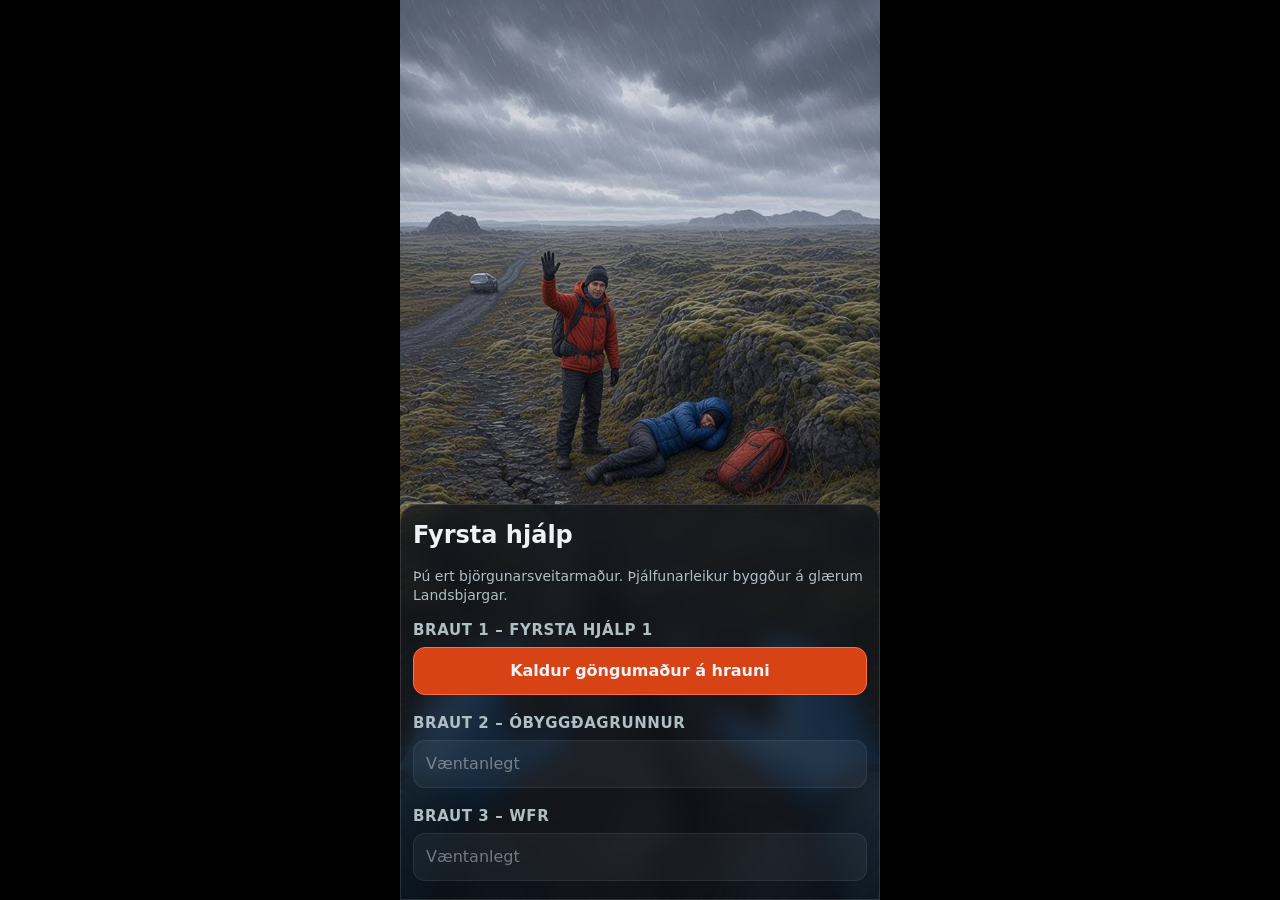
==== fyrsta-hjalp-leikur.html @ 3f49c187 "Skjáfyllandi mynd og aðstoð" ====
<!doctype html><html lang="is"><head><meta charset="utf-8">
<meta name="viewport" content="width=device-width,initial-scale=1,maximum-scale=1,user-scalable=no,viewport-fit=cover">
<meta name="theme-color" content="#14181d"><meta name="mobile-web-app-capable" content="yes"><meta name="apple-mobile-web-app-capable" content="yes"><meta name="apple-mobile-web-app-status-bar-style" content="black-translucent"><meta name="apple-mobile-web-app-title" content="Fyrsta hjálp">
<link rel="manifest" href="data:application/manifest+json,%7B%22name%22%3A%20%22Fyrsta%20hj%5Cu00e1lp%20%5Cu2013%20%5Cu00fej%5Cu00e1lfunarleikur%22%2C%20%22short_name%22%3A%20%22Fyrsta%20hj%5Cu00e1lp%22%2C%20%22lang%22%3A%20%22is%22%2C%20%22start_url%22%3A%20%22.%22%2C%20%22display%22%3A%20%22standalone%22%2C%20%22orientation%22%3A%20%22portrait%22%2C%20%22background_color%22%3A%20%22%2314181d%22%2C%20%22theme_color%22%3A%20%22%2314181d%22%2C%20%22icons%22%3A%20%5B%7B%22src%22%3A%20%22data%3Aimage/png%3Bbase64%2CiVBORw0KGgoAAAANSUhEUgAAAMAAAADACAIAAADdvvtQAAEAAElEQVR4nFT9Wc9kaZImhpnZu53Nl2%2BJLbOytq7qmm72bNAQJIcSCREgBYECIVEQIEgXFCEI0IV%2BIDESMBeCZmtOT3dP711LZkZkLN/i29nezcx04ZHFpl8kIj08jh8/x47ZY489Zob/%2Bg//AgAUQIQBkZkBgIhSyiIqIl3XItI8TQqaUpqmWZFYlLmqKiCqqoiICCgiWgAQVVBV/Xyo6wsRERH%2B5y/9O6/rZ67/BACMMYhojCEicz0CIagaQ4RKRN57a61BRVRVAABCY4z9/D8AtVYiYuZSyvWd749vEMkYAgUyn08KCY0xCKigAGDIKIi1VlWZGRRFRUWvR6nMtdZSaqk1V6m1IOKH9%2B//7I/%2B7fl8bBrPUo6n2RiXc1ZV561zRhXWdQ3BO2emOf70d3/xH/8n//Tf/Iv/7zpPh8eHu5udgpwv4%2BU8WRtyzkB1t%2BnubjaqYHx/Op3GcQQABF7XuXLu%2BnY3tCVla5p1qfO6Zk4E0je271trXan1enfm6YLgXr75sXFdyvF8OYnIzc2Ns%2B50eNpsWmMCQpjW9fHxsdZaaxVSQ5jW6dX93d3NjVRd1mUYhlxLLHm72a5xfXp6sqVmY%2Bh6LxHQWbreQu96VbzedhHxN3sAUNF6V0Xr1ZiYmZWQTIrpcDwwg7CqAhHC3zEFRCQiHzwCsrCwqKqo4vd/df2MiPz23gOAiBDR9U1VBZGrhSkIoZIiFK4swaIxJKIAUIUBKhGq6vXIqmqttdaycMkVQBWUWYlUVQAAWH/784nk75h4VahX8xVRJFARZlYAUCSyzlhvXS7Fi4h4YT49Py3LLFqRXEkZEUTEWsvMoGCsi%2BtqjLHWslQF%2Bdu//Rsf/DSNUnNMC0sfY72cF2NIIRkbb2423npHPsYKxNM0lVyuZ0REfdOH4OJa81pFYloFjW0CbfpgqYrUuMBlvFhjWZgIyZp5XtuuUQUfbC3VObOu62Z7U0pkBuZ6OJyYpVYWBRXOtbRt2O0GEcmFnQvGOCjcdxtVfH46du1gcyrXZ/1qqgoKCoiI%2BNkNhBBUhUAQkRDRoKI3hvq2ExFRMMbEmIbWn87TvGRAEBZVcS5471VBQYWrJQjBk6FSS0wpp8IMiATKiGSIjLVKqCoAaIgQVbiyCgIKI6JRUAQEIAYhAGUgJaMGga5GxqoKCqKqCgiEgkhE4pwFQ%2BiMCCMSqKnMoJ9dIKoaIlUFqUig%2BtmBIhCAICIgEiECqpKqEqAwX92ZAqmqNYYM5nVKcWzaplRR8gKiiFeb48r5MhEZIpsyq0qK2Yfw%2BOFDmi7OGVRkhsPpiawhROH0%2BtVNzrwsVTh5Z09PhzTNXefb1q9xWXPq/HY6LOCcCIDE25ebJhiRUkt9enwmsqHtfNNYa2NMzmPb3YxT7jYY53mZx7YdQBCERImoqczzMmWJFcQGt6wrp/Ti/ubly1vVqgqZyzAMiTMYEqF5mfY3m6Hv7LJGY4yxBhGZmZlB9WoqAAqAuWQAdAadtQpASJnLb6OSqiLA0Hd929zc3Ezr4r0fL5er/7DWiTARLUsspQxD2zRNyul0UWdtioVZAUhVhZmIANAYQkQiExyBOhFhZlFABQJ0zhECi4AKKCKgiFwNnYiqcK4FFERZ%2BBoWERFLLdYZBUBEVgUVQBQRQFQFVFXmqz2gKhGpsIgSIgCIKIDWqtdAT0jXOAdwdUYAhON4%2BaN/86/ffvvNZhjQ0PEyp1xYFRRY2BCBqrfOOSci0zIBCIK%2BenGfUhLhy3ne7fa18v72xruwToszwVmvqoSWRXJZc7rc3Q3GYozrGuPQb/b72%2B0WK4CxhJpVYom5JGauw7Bpu1aBzufLsixEJIo5Ve%2BblGPOsW3b3XZXSg2hQaJlWcZxZGYCbIIvpUjNX/3gi7u7vUhd1jWtdTPciAiRZa0xnjfbfp7GmBYbcyUjVIUIVUHkGuuvZoSImAoTkSFwzllrrQHvvXPu6u1zzsyccwYAItj2HgD6FzdI%2BFtwg4B3%2Bx2zEqK1NhVnCGqR2kvORVWEhbmKAoMwVwQEYQNhsxmMtc65dY3LshBi13WhCcK1Mn%2B24MrOWQUN3qk6m9E7X0opXBn0eodEkaVeYRYAgJrrT1OR638BEVSRIOecUhqGwRgjLAD4d0OqqirKNf59vj5EKPhHf/RHf/zHf3x7s22a5unwXKuUUhCwbUMpUGvlWnMtyg4J%2B%2BAV2A0dKgdHaa5t2/Z9b4wpWr57%2B4EL3%2BwarqhiHj89v3h1V3kNrSGS8TKnlG/vXw7DDsE8PD770IpwSes8HQ1S6zvR4oNJaTlf1mVZm6YB0Bhht9v02%2B7p8Knvfd/3tdbro7suy%2BFwiDESkbUWmPM6fvnF3W7f5Rxr5Wlc7/Y33kIpXFIsOd7sO9VsUS2AzVW0CpEQIhmjotcrdYUe1zcR2JDmyiEEY0SVEeGztale4QsiGkKtCgCC8lvUbI1jrgAcnFUR1Bocme1GBVkgLmsumZmddQCghMx1XddSStf44K3zDgFd37Xef8ZS3ika4auHsznnq7MkQlQNfYcAbbBVtaLWElJKiKT6OUYzs8rnc7ue/N/BW/UP//APv3379vb25p/%2BJ/%2B0aze1/s/Q99XbsQgaVFBUtEDHw%2BHtu3fOOSJaljmlVAUBcL8dmEuqiVSto67tvHOXy8U4633Y7XaXy%2BVyviDR3d3d1fc/nQ6lSN902%2B3WOfv8/rDZ3lhrVbGynsbJmvDi/tVwu6uVRantN86Fy/mYY2qa4f5uaBoopeGqxjhjxxDmlFJKqW02hlxO0Trq%2BpaZuXIIXa01pVRrNcY456XUnOPd7e52P7AUACyl7Hb31ojwZbsdCK1Ck/OyrplLijNbAGCutSohEZG5GgjXK6JVVWOYkCqqMcoMTRssalzz9aJ/Dz/JWGPIXoOCKjCrsCBC03gyQTQXLgjX5/4zzBIuPlhjTCnlc7ZlEbHZ9F2t1RgC0JqzggIYQFIEQIg5W/MZXAuLIuRSKlcEVFHrLH6ONUhElqxrHSHy51AohgwIHo%2BnP//zPw%2Bh8d6mHB8%2BPez3%2B5zjw7u3eZy%2BeTz84sc/2/18W1lEUBFBmBBZBa7wSsgaTHE1bfjw7usSlxBcyiXFlVnbJngfCHW6zKDSti0heWfneSbC/W5njJnn%2BfHxqW2aN198kXMehuF0OqUlW6Lb272ixJz7oS%2BlPD4%2Bi0Rrtd/deNv0w26ZozE21%2BSbQAJ328Heur6BeTmlpCJEGJZlbVpX2c3zxXljQlOUA7mb/W0pMa5L22xiTETm6nuMMSmlktObL172nZNaSqUmhG1PKqltaL%2B/LZU/fHxglpwLV0W0VcCqqjX2t%2BGGmRHRkCEERLoCShFFVABhziwinry1V2AJgCJMZCxbZjFkPocJgOstrvNsrSUj1/zmCtivbkNVmFkYP7MACMSIAEgEqrnUq3WCKmvha36GQICk11Qcr%2BGolMLMVy9ItRIREjkyyAxYrleHjIKqM%2BbXv/7117/6%2Bu23b8/nMxlTa97ttuN4UYUm2Kaxfeta7/79n/xx6JqXb96woiAZ%2BP6xUAUkEDg8PvzpH/87ZzDHxRLMJfd97/2W5hkRU4wpLsy83%2B%2BvId4513atc25elivcbNv2q6%2B%2Buv5hHMeHhwcE44MnA2RMCO3x%2BHFZlpTSMHTDtmFWtKYK51R8QEIVjsHDfgg1p5om59ySeF3SsoyXyySg1jnjTIyZfO03e2NoWSKRIBIgOu/meSXCpgnzvADA7/z8ZwhKwAIQrDGIUlPXImo%2BHeO8plQKoSNs5zirMqGxtdbfZrx/N4u%2BMiVICArG/E9QgJlTllLZGHN1GwBYKxcWW8lbe83ejTG11qs5xhjJwPX9z0k1K%2BLVCFSkXg/LzGDo%2B3Dx%2BWWtRTJcy5XXuSIqUITvc2zUz%2BDsGqGuX0qqLOrIiGqtVYSNkqp%2B%2B%2B23//Jf/svHTw/e%2Bab1OefNZljXtW07AOx6X2qMZa1FYi3//J//8//0P/vPXr/5QZEioAbxej455b/6iz//1d/%2BTfB2rbnWuq6rcy6EMM9zjPF7igu6rkspxRi3220IARGvH7jm9nd3d1eCSkQeHh5E5P7%2Bdhj6pmmY%2BePHT8fjMec8DJvtdscc%2B37jbDOOU8yJjBqqmy4QLR8fvjufFy5gbDiPUynZWQdk5ikC1lq5aZq26VQ1pVRKQVTnvPf%2BdDoCIBlc17Vp/RdvvvDO5hgN0hzjsGuZ1/2%2BlRoJ7fP5Mk5zESh5QQ1ctWl8ZbXGmM9QBhAQrijhakK18mdjgivh9pkJLFWRiESIlcgYYxAJVAHUWxVRc33oCZelIoKq1qKqagwYwnVJ37sitdZ671W11ppyrohXPP4/kX4sbdtesznnHDPXKtd0WhFRQWtmrsZ8Ntyu6z7zEcylVmPM9WB/9md/9vj4%2BOnTp4eHh6FrQFW1brZ9LXw%2Bn40x2%2B12HOvhfKxFiaz3VKbDv/gX/%2BJ/87/937mmqbWep0lE3757u4yXt19/XXP0N7uc4mWcrpTmuq4555xz27ai6pwrpcQY%2B77v%2B15EUkrjOF5xm7U25wIAIYS3b9855/b7fdeHpvXC%2BvDp%2BXS6hBCcc69fv%2Br7LmVXi5QcY8xVqggMjZF4er4clpgKmzVJSrMKlKoxR0AoTDmXnEsVugVkrsy1aUJO1dpwuVxYsrU2LtF7d3d3YyykdN4OHYi%2BvH09Loe26xxhWmBeo6oYa4NvVBDBqGKKlYzaYTOIsCoAgooKyxXVIiBfgfQ13RVUUAQAREAiUSRBRCIxItZaBATQnNk5h2RFFJCatjXGXoPQ1dVd6cNaay0VEI2t1iAi%2BuB9cIlVWHIuoMTAiEBGNSYCBfjMDZKByiCqIIIICiqlYmUiQkBmcdbhlUgCUQAimqbxb//mb67JavCubZqnpydRRcTz%2BaIqOfOyrDGlzEJkVWhdkwI/Pj7%2B5V/8%2BR/8g7//53/6p99%2B/bWq1FqcddM4boc2xVVEuFYxZlwW65yq7ne7ytUijOPcd70PbhgGIjDGPj49hOBD01zOZ2vt09ND3/cKOGz67dA3ITCUy3g5HefT8YKg7aYfhqHvBxFOK5MhrsVaciakvJxKnc%2BH4%2BlSBND6NRVVUkYRBpRSamgG60wuwgxSK6taH%2BY11VwRAbAQcJyz981%2Bv%2B37EALa1ktdSk2K0A8up3i8jJfTybowLwmIXGPAXCGHhgbWNVnvTc6fAYYCIVJrrQiL6DWsfCaI6crxX6MLMigKIAILs2ipDIgWMYEak69xigistapFVS2gyNUCkAwaQ5VrCB4RVbly5cRt02xa19rtPKd5jgCioMpSJH3%2BZlVANGgUSJgZ2BABKSFdOWwCqIVrFUOGQEH4GjR/%2BctfPj89cq0155evXi3LlXiVGCsS3r%2B4u5yny2Vy3hiqAIogAIBkEehP/%2BTffvr4bbwshGAt9L398OkwryuC3OyGdV13u901EjlrvWuWdZ6nsW2Ddchatt3gPRHh4XAgA03rl2Vy3jhPL4e7pmnXmPa7QXLK6/G8Lt%2B9f84JQ3BffPnGGuO9H8eLqlrjlnVUrZtNp4iHRSLrYVLb3Nz0/eFwUCksaqz31KQUjfU5VyJCNF2/qTlRCMxSGURNitG7bID74IfN9s3re7K1lFVKApUQnIA8PR7mZVnXvNvdceW7u%2B1n4qbUUnielxgjIdrGewStpQIoGLyaiDFOVQ2ZK7xl4SrCwlcGVgXgczTDz%2BFe9Jr5V1BCxcJUklG11l7ZswJIhABXjAzOWQVMpXrnkKy3XlRKFYDknL%2B57fveHc5jrlWYVeGaYV2/E0GuIVVEvDPO%2Bd%2BiLhWxxlxRhSECEbxyRSLWmGkcX79%2BHWM8HJ7btuv7vuSCxHFdrxUrZjbOqJKIchU0Kixc4XR43vUbAF2WpZQ8zzMC5FJExDmnyuu6GIMh%2BFp0mZMKrmv2XoMDkAriT%2BfTNE3e%2B5zztb4RQri7u5vnufHwq1/%2BZde0m01fqzJD0zT3L/Y5r2KuD6GxzhqEyqZtewCdllUVm9D1ffHeG2NUUYWcdYBXKh%2Bcc%2Bu6qqpzrmkaARJALgmYLQbgahy8fHFzu7/[base64]%2BWldV%2B89Mz89PTVN17ZtznkcR9UqIlcWo9ZKlmoVUFJhleq99c5Y1BgnVTgdz4iUM6uqJasK67qscSZjXr9%2BXSvnkktdfLBd1zhKzhpEnC4TAHjvAWCaplrry5cvX758WZkJMafcN4P1zYeHi7HOuYCIOS3Gwn6/LaV4H0BrrtF5QsLLeRqnteu6eZ5BTdv0zAxKtQgAW29ijNe44ZxbliWEoApTyhvrak7OkDPrzW3z1Q/ebIdundfD8cPxcHj56sXpdO53%2Bxjj%2BXyOMRrrSokAVAsfjo9A6KxzXqZ5npf1ig3AOEuEjfVsDRkDgqrQhuaa71zrFQBAgJvuM5WHiNeUp%2BSyLAszq%2BpnGgZQla5PmLWmclXQa2nX%2BSCqAKoAwiqsiKAsyACoLFfzIgcOQJKrPlhryBpjjfF9D6DXnEtVfvWr3zw9Hd5%2B%2B/bly5f/5J/8h10fRBjRXIE5gIooEaqzKVcQYanfffcdInRdv65LrWWexxhjraXvB1U6nU/CaK1vQ1M1E2EtTIak5mvGV3Ki0IzjzCylsCo0TUDlnKIxOGwGY0ytJaecy7LbN1yzd1W51FIBZOh2h9P5mhy0bbssy2azmabRWreu6/Hx4pv2eFyfj0vTeq4MkG7v7trGE4ExWGs8Hg%2B3t5vKvK7JWN/3JoQwjlPf98z6/Hyola33bduIXi8UXulTInLOIYK1vjIj8Bev7m/vfGhq1%2Bj5/Ezgs8hwc7Pkii6UWsZxnOfFEMUlxrXkXAgNEOaSL%2BMorD4EJFdLYRZVtfEKP5FQFFlV5Hqrron91T4AwIq9PuhkSPiaPljvh2swE5ErA3AtS1zZQqIOAInwalLX45Ral2VBJFUtpRgyV7qTKwNqRlHQLFhYLIEhA6DOOWtNaLy1%2BP79h3/%2Bz//5uq4plV//%2BtfffPPu7m5fa/niiy//0T/6R9%2B8%2B7Ztu91uV2sm68DatMx/9dd/YVBsE9rGX87HJniyFGPa7/cxliWuaMgYDI1BUExQS7bGMhfnDCKtS7rU4ly5MheKPAxdE5xF3rRBhSsAV3l6OAJACESqbeOA83kcnfMANecyTotrOxUppQx93wa/rmvM%2BfnpkclM48VaFxqT4mIsvbjfe0/XQuSyLKradwMypZxFyViLzOO0pFRSrqWUWrmyGutVAFQIVIBBCzN1XdeEUHJyhro2fPWjV9vB%2BmCtc4fjwdlmWdaHT89N11SpLvjLOsc1juPCVVOSq0Xe3O0AuZR8OZvjcQYFtFSyGgM%2BeFvrZ74OEZGFkEopf5cZ%2Bru0DCKWUkQFQK9ZjzH020KstVZAVTWlCIoi6RqMnbVXkPE5024bMmSMAb0mdSQqqlpqlc8MJBMRgRqiUqswI5r379//j//j/zhNExGJsIhY696//%2B7jx/fO2e%2B%2Be//tt9%2B%2Bffv29vb2v/6v/%2Bu2bSszEPzFn/3pn/y7f2sQRfT5%2BbmUMgzDvM5t21auItK2XcpJhJclggIwG2tFmLl6314hIJEBVFVRQGNJOO%2B3e0t4OZ%2BMocJsrfehGacZnFOBEos1MGxu27Zd17TOCxkC1WVZuq7bbrfjOBLRtYyQGUutljnn5J3d7Yb7u/uUFhVMKSPaNS7ealrmmxcvp3l9Phxq5BSTgoYQPhO/xlzZ9sZ7EV5jIkLvrCVwFlNa719tf/Lj15u%2Bt0TM9XwaK%2BN0mc6nGQAA3WWcaOV5Wi/nGZEQTC4xtH53u1/ihIjrWkpV7wMLrssqUpEMM3%2BmTz5DYiQQNcb81nSuJ/fbstGV/dN6dTZQmXPOVzxrjLnyy1dGWD5reJQ5JUy/tT9jjPNG6meN11WeoQCGyFpDAMZYJFQRNKAAARwzl1L/8A//8Ouvv845397eXtnCFEsIYVnma2VgXdda67t37/7ZP/tnwzDcv7irJf/VX/4ZCM/rSsaez%2BcrR7fdbkup65IATM3X0j4h2uuTQkTXcHOlxJxzAFCFfWMJsZSy67etdwqYqxJALsxxUSVFe9XNlDTf3WyMa56P0zSNZNBYf6W7vvzyy2kcrSFVzTlfkQQh5pzv7u4s1pvdBkVIbQhtYVnm0VofvO%2B2Xal1XVbvvQG5auVijCklRAwhiAgi5JI/3zKQYM3tzc4Y%2B%2Bbl/Q%2B%2B6FWzddun5%2BM6zdYKGT0eT6DGhvDp8fkyxcLKRa1p2m5jjX98fidgH56O5/Mx%2BI6ZEGldo3POGMq5OoeHw7NlrtcaAACQwPUaXaHP59oh829dFHzWiH0uVhBZMkaVP%2BsF6TNCstYCAIL5npOElNLVyLz3SGIMAOBVVXaNftf0ChSEM6khQha%2BYibrzK9%2B9fXbt29TSkRUSrHWrUtCpGuETSldz9BaKyLffPONiFhL3mFc5qFruv02Fu77/soXj/MYYzLkmIWMQwCWKgzemcrlihuujoc/i0yAUK0jQry5ubvb9FzTHGuqPLRdWpacigoZY%2Bo6da29uRlU8tPTGlPph67UCAjTNL148SKlNE7T/d1tXNdSSsnFNW5d636/f/XqVZye28arGGeIwEzTqAohNE0TjKmXcW67dklFEa4FrCu1ZqxR1c/4j4GZt9vNq5cvbja9iLDIdrOZL8/Ww/PxcYwTAteYFIp1AGjef/o0L9WHTdu21SURKMzzOiI1z4coUhC64zmF0FpDoghEpWRETDkjGktkrkVTURVFVPxeY4VXxeDV/SgYRQAFZkFlVUUEAL7mmYh4lewgKhFxFSREKMaaq9Oyjpj5czkMDSGyIlkLoFYrM4uoMQRqAECuckW8WiGULH/5l3%2BdUlLVtm0v5wsLgmIpWTWrJTCWFBBNTImlegi11sGGrulQRdGcx0WwArL3zlru%2Brbt%2B1J4GpfKOeVsrTUWS83euWvY8t4zsPXWOIOABloAaFvrnF25EOJlnkR0vCzrnCtn56Druo3vyWTCvExlTdU4t64xp7UJdLO/t8adz%2Be%2B7UusIuCbZtgNl8vZGnd/%2B/J4OGwGT86eT5P3HRgwBkLTheBCE47HKca6226eny7Lslprr48NNQ6hWlEBA0JdE%2B5fvLi/v/XWlxhTLQYq17nbBOby/PhwmS7boZVamCUnjnl5ehqd37Zdk0uRCgCQU3TWOetEeVmyqjZNZw2B1sZhjYsCWhJRceStglFUALhq7q6eA67CO0BWRVBjjFdCIlVBNEj6P5UaEI29RkAUkZyqSP2sNiMUqYiI9Fl6oaIKQATv3n73b//4T7c3t4R4f7P9yU9/Yq3jqgDyfSGJv1dG21//6lfv3n6XSw4%2BxLjmUkDoKhlQuEYfMog5JSRFVOHy4sXdbugdAbNcLmdARdTdbuOcSymVWplhmtaUSggBUI1B5ivSl%2BtPyyV3XVAFBIhxVc277XY7DB8/vm/bZtgMKtI1bl2zRTCW%2Bt6v8wWS8x4qs4olxJKqQR26oXVh1zrA9OY%2BEClBFTXjHHMcrUVCV0ryzvbDkEtBss77ZV2vhJkIp5zI2Pu7zbrmFPM1fiFiqdUqIJShCzHLdrP/wRcvASMiPz0%2BlDRvNj2SLstZVOdpOhyOAGDBHY9nBBJBUXTWL0sUGEPnSGmeF1V1Gytal2W5unZhBoPOUl7ZEFpnWYpFUwvaT49HBVCREAKS5pKsMSE0wpUQ%2Br631n6WrBMiWlUFg5UrITrnCESYr9kZkWmattbCzCmVa0ERAK4iQwA0xjjnPj08/pt/82/effiUfvXr4DyB/tVf/e1/9V/9l8MwXBH91e0xszEm5/QXf/EXImLIDMOwrmutM1zxGIElU5QNAChaY1Tr/d3NdrdDRC4l1yJaFLIzZrnMnJmBBIiI5nnlqgjmmqYyS63VEKGKqjZNYyxxiUQ0L0vTNEQ69DatY9eG/W63LMtm6I7HAyq0jamVS0zOeFFzPCVmBqzWNTe7fcnTj7568%2BJm4y0AcimrQkXScUwxFYP10/Pz0N8590XbdaBQsljrx8tMBkNorLXGmOuNjDF%2B%2BvSICL/Nb4IPCMWTWk0//vL13YvX03gudZ2ndVnyOD5Pc3t7e7ss67jEnKuq6/thWjJLIyLeO0LgdXIucK0ArpTEnH3w8zL%2BNpcqpVhrY2K11HbdPI1cEpEaAiSw7z8%2BwbXoDXgtAQIAwgygymzd2TmPCKjsve%2B6znuvwiknUDXWdt41znnviQkJEOv33gdZ8Cosv6pCEQFRL5fpX/6rf/Xw8FBKNtaLqjXm3bvv/of/4Z/9/Oc///3f/71rhhVj7LoOAJ6ent6%2BfTvPc2j8%2BXzOKXnvrLVXeglJA5mc8u3%2BFgH6ft8PXYzruqzGOiJc18UHHM/H1ra%2B7Q/jeppnT%2BisN4aEK6AwZxFsmka41lwJsVautRCU4JrgbN8G6wQ1Nj4M3W68zKfTsWkcSjLGxJhrqUSmiFQQhIDWdb3z1m4H//LFD%2B9u%2B/P5Ezm/LPl4uNSq58sl5pJZlbDtwv39LZIag9M0p1ibpgMwzjljP7NopZSmaR4eHhHROXftCXHOq6pB%2BOLl3e3g2qFZlsdpPMW4nI4zYTuNS%2BOHEul0SBgCGbcsK5IE1xgrysU1dl0X732ppmk7VTYWFKqqSSkCUK3Ve%2B%2B9d84DsDWYUmxC4LQ0rZMq1hpbKlyTJiRUgVwKAoiqQSDElIsxoiqAABpFT8753XZomxYAcpJ1WQyhtbZt26ZxBj9HK2O8t9%2B32yACSIrrPC/n8%2BV0OqqCMTbmTEBgLTN/8823h8ORLL1%2B/frf//t//%2BHDh3/4D/[base64]/u72zd2wCTXFw9PjaV4qs87LKqJIcnf/pu23kXF7%2B5qBL5czC5L1c8pxzYaklFpyMeALoAJwznGdEaGWXEsy1jtvkeiaF1s0wllq7ba9eu%2B9VaAcq40pX2nDa5ZkjEEiJBJmQgAA5nqlfADRkVWB4/FyhMs1YyeDxqI11oxT4wyBigghtl3btyGEQEjWmnk6/at/9S/O57NzbppGQ%2BZKYDjnCeDavTUv8z/7//y/b25uz5czEf3Lf/3/s8aM49j1IcY15VRyQcKUYoqJiIJvMMW7/b7vulyKc/bp%2BfDw%2BNS1XanivGPOy7zWWtGY03L0rlER0GqcSbF6Iu%2BEQKuKMlapZAgkiUjTtzcv9giFa2p8w1KVdYmVES9pGbytRcbLUgWsA2%2Bcb9rdbo%2BEnz49XS6XlNJut7/f9U0w6wzv3304j1MzDA9P5zVJYb1yGIh4Pl2cCSkVZ4Oq8b4hg8s6pRRDG0qp3ntDmnOexqVtOkDgUpjTixe73Xb38tXLeHpal/HpeFrmROBENCUtrNjgbrM9X%2Ba23zCqcFWQ3X6TUkqplgpFqzUkVbnmyJUMGVAEuMp7QggsV4o4W6fB27vd1hD0bYjLWFlrZRVkzvaaZF3zVWb%2BnBkaYxCrfK5m/DYbv8pYf6s5RMRaa62QsSLiQtAGF0IjCpdpGcfp2gYVvP/w3a%2B%2B%2B%2B7dVQGjUlUEyCJZVZ6XeD1s13eo/Pz40XuPIuu81JJzKW3TjNNMaLrWj%2BNIiNurBL1kS5RSMsZchQPLmmopm5eDc25d8uFySpU3m%2B2yRqkiRlmqc2iQgnXegDGlFPHUGOdK5iHYTWtKrZs%2B5JwTkw/DnFYA9c7mWliTBU4xG3LW2H7o2q57eXcXQvirv/qrcZpiStbaZVkOh0PzO69v97dLXj8%2BHrzr11O%2BjCkVrbWWmlXVew%2BAzvucM1cwxpEBq2ZZlu12a4gqUinldDqyKAuUXJWLSt1uzM2%2BtRan4zMKz6vW2gioC67G2PadY7Pd3xi6ZsfCrMJ50zWiej6MaxLrPCo657QmIvJsAHVdZuuvnU9gDHZNg8j7m2GzbX741VeWKC7j6fBEmPq%2BDaFVwc1mY6/GgYj6PXq9cj8K4K3hykULfN8389s%2Bw9%2BanbXuqi4V0Sr1UhaXig/eGmsRaqm58uF0fvv2nbE2jXNowm67yTnGwnNcEIwnf/3GZZ4t1a5rS8lrjLvtkHJBUYvGIm03m5xzF1zTeO9wXVeE2nX9Zrszxn748KFpAoBeUeflfD6eTrmUtm1yFQWjAilmY8h7AjAszHUOXgwBkZQ8D8PQWFCu3rnztMRUb%2B%2B/rBwLr87b58tIEGJcEMs11X/9%2BvWbH/xABLTKX//1X4/jooq/5Y1CCLXmb7759jwtT6dys/On07mIKcLGBmJ13n1mYwGYGUEQkWtFQGtt0zSl1nVdiCjGhITDpp/Oh13nX97duYYBJK4jV5NqGvY7JRooz/OJ2KSkw/amim2C3e/3Syo5Z60RDNVaCdUaU0ohrZUrGVJRb%2ByyzMaoSFEAJPTO323d7/zkp5ttJ1qeD4%2Bn07Hxdjd0X7y6S6zCsK6561vrrBERAATV7yvbcO1MzrkSmet31MqAfP15SN/3YxBWZqMKiNcYh8YWlrpmxAIgoGoMpjU%2BPjyWtBhUb3FZ55Szc42ztmbJNTtnRCqANt6q1FIiAp/PoyFrDD4/nbfb/nI55VxEJXgi4O3gAMK6xvF8npZ1WdZljeM43t3dr%2Bu6rOtmuz2dz6HtmIuCKghzNgYQXVyTRfSWWkuVo7EkOVvKzjekLQOOa7QuHE%2BHlFIuseudNR6V9ruNMbLZbHf7%2B7YbYs4Pnx6Oz8cYozFGVIw1zFVEAJS5XZci2vjWKvnN7nZaJ8nRWeuNRUSRylxrybVmIhtT7Lpgvblv7xTgfDp62y7LYgx1nbemto3c3wRH8XA4Ott1zbZKtYZrjYA6ztMyzwi%2BaTaEPrQNQPEhnMYFVNu2OR%2BP9fO5gTFEanNKTTClFNbkCPuuy3l%2B8%2Bb17e2ttfZu5wi5luV4OJ1Ol6Zttn0fl3mdo%2Bu6EJqU4uF4sgSfKebPnVwi38t8VECY2SgBolz7ERQKFyL4LIcmQwa/r4QoACkIkbsegCWTKkjlPFuAbjMsy8VSXWu1vilFaxS4skUqCtF77zyVnAg114w%2BVClaWEFKzSwFjWzazhokxMt5yrkMwzbHlGO2LixrBjRX1tt7X3JtQ9f6cD7PIhWgWAvOeWYGqM6ZztqGIFUKxrW7pogqGtP0Jaabm9txPJMrDfq2aYAKlMVbbLuwu70zxhvnf/P1b6ZpAqCrCFpVY4xoLBGXZQUppQ7WbzjDbse1MqoSircAWgidaCklto0NloIB5ozYbbZD37cl11yKtWaJM9fy8995vSxPcVz2t4019XCcP53GTe/Gy6P3xZItKZ4u0xKTC22tatX1bSBbj%2BOyrmmNCdGoCvkgUaty1VKKWoC2tURqAHWdbm9u9/vND3/00/v7O1U9nY4o1Tc%2Bx/Tixe12szkcjh8/fLy9vXUhnC9zrRMzt21nEdUQXftgPuvE8PuuS7z2JX9ugbi6pWvJXVVUpHABxKvK59qiAapESIS1Zofy/ru3y3gmBMQ6z8laC2qu3cO1RGvJWgJWUdns9giaU7oOKmiaJrNwjoTQBOOsWuuvRZKScoqAaHa74Dyta8olcU65VG9dznm73cYYiTDnNE415WiNcWQQyaKptXhXm4YIRVCbvlMldH7XDwD206cnBRFh722a13U9d4Pf7/vutg9hGLavUiZRfffu3du3b9u2aZoeQGottRYE4FpBmYBKZmH2jnKO6MBZMy6zIQg%2BiEjNAqygLFXIt8ysZPb7vSVfIseUak1pnXab7s3ru9tbz2mnqY81LUlW1eC7WtahN96y906RznP2DbSdzZk3g206XdZ0uZxiytaEGBcE7vuulMIihoyQIMCyLN1NNwzw5ovXQz9sNsPd3e3xeJymyRhDQ/vuw0cimh8fS67OhTdf/RBA52W9yrqbpgkhWNJq0ADANW5duaPPQxWubVwAiCBcWBg/95ODQULC6xyF6yeJSFgIMa7z0/PH4/FpaJrxfCKVJjjvLKDNqS5zzLn0Q19TNJaqKAE0TReXxXs/TVPTBEScl8U537dN46lt7Pl0McYt4zmEYI3zbesYjYHT8RiTEiEAOTTLvOScrj%2BPhZkroOn6YA2hQEwxrkvXNd4b76Br%2BqHv1zUta7LGHc/jsqS4JB9oWUdL4AVfv%2Bi3u15YL6flxz/%2BchpXFhdz/Prrr51zpVRr87pOMaVrGkukwsUZbgZvrbnqcA2ZHKM3YLxf1mmdFwIjwpu2QZTrtW7aDgBrzsKxcnrxYv/TH913rTEUnx/fHZ9OpK5iXTPvN3fti9C2ZJA51eP5NMWl1mKdt9aq4On8ME3NspQ1LqrIiMwZVE6n01VipgAAFhD2u81PfvLl7aax1p5OJ%2B8gxnjVoA3D8OnxUdGJQtNuSp18aI/ncVkWrvXaIgwA4zhaLqXq5xIuGYMAXMv3LaefpaKIiqjOfpYUqporjr5CbiIspRwO56Ed1nF6fPxunJ9zySV1lgwoVlEtEZHmeRGG0DTM3Hdt3wdEllLnZU1rLbm2TQghjOPYd23XdafDozcWxAaHxjpnTc6l1lTqUquCmpKNSFpjQuOKXCsSdRwv9/d3tdZlnZxFrlmYW4e7jfMWt7tm2w%2BgGHP%2B8OmQUxJV48q8pnXJykzGIZS%2Ba/bB%2ByDT6cA13N7/aJlQgHzw33z7tYLu93tVeXh4zPnzeBNCCU7RQRcaqWVdRpFEts255BRvNpuUY0mxbTwKVVHvEMCsaSWrXjilGMv06uX%2BJz/9uWiaL%2BdP75%2BEI7CJi6GmI0ydkwCS80mYp/M8XySVHDm3/RaAxjGuSxQtaZ2RGjQoKqXkFNdairGWENu2vYzj7e3NL37%2Bszevd2l5iutsrL2/u0eiqrDdbY%2BHY61VEdDQPC/zNOdcYuZa6zRNhnDXd8uyGDLDZrBLSZ/7l6tYFq7yfR1eDeHnRghCuGoHPzeEW2OtalVgrQVVjsfTw8Onrh3Sshhd%2B9Y6byzCuq7jHJumBRBmbtvG%2B1CEqzAZOp8voNI2AYztbwZVHUJ9fjg64%2B52DZf5xa5h4ThH433KqWQoJfkg1hIgxCsyqnEY2lRYGNou5BQ3G7fdNSVX4NgEAwIEutuEVKo3wZIatIfDcVmXdY2u9%2BNlzOtpaDadI9vqpqe%2BuyGQZeXxmFWwbU0YwvE8NqE/PnxaYhyGrSrndQFl62zfBpRiwBgrOUVSHlrf2DZXiCIrm9C1XJccF1IJzoDmTWONoZKBlRQQOJf14Wc/%2BfKnP/5RzPOnD9%2BdD8fNZgvGxVr6%2B5asSyuv8zTHZV6jiKqgqqmAiZGXvK45l1wVDAVnt6UKgkiVeVlU1BJYhLwuw7B58ZMf/ex3f3fT9c%2BPbwnmm00g47Jwzvl8OU7T6n2jqRgH0%2BU0jTH4tua6LmutjOhIYZqWrutKTs556wx97uhRFQJj6TOdCMr8ue2tMuv38ygISUFKyaoVgLmkeTyfTmdCHcdjjevNJgDLOkfvSEWaprHWOqc%2BtKWUUpZxrsa24zJ2jXc%2BzKkGbzhNwCUK9INHxHE8cRXnwrpmY83lMLMg1nq7Cd6ZAgQgKUcid7cdnHOXeWmcbbre39xuNpucszFWgRSgbQMwpgjncQWy96/uPx3Ox9M5pdS13eUSDdqX9xvlTMo3%2By2r5gpr5hghJ8qpvuzatUozDMxwnC7CLKBryXGeHLJrjcVERgCUSx3axpIGZ2tarHW6FmTounZdirfY7Abv3boW7%2B04TsK28QOLvHq5%2BclP39zf3H/88P7d%2B7e3t7s3X3wRUz0cz4%2BHUz9sT%2BdPXDNK7btmWnLOhdARWePMZncLQJWXKmgBuEKtJaZsTDHGKLN1Dviz0PT161e/%2BL1fpJTXeQTltgml1LzmJRYydhyX83m82Ttj7Pk0iwKAYVFrXamlbf2yrE3fd40TESQFcNaZz0O7AKBWYeZar6M20Fm66iqMoe97Vq9zXxRU0FJc48P7d/M0Ov%2B5iW7XN0Prc9W%2B7YyFuCZEqwq5JDJaazkcDgItFlRREU0pGYvA2lpq%2BmFalxCsczYlI0DHcRaB3jUKgCS7nfcGELBknuclp7S/bb3BGJN3zf2Ll6kAC4zjklNe1pUMXZ5PBPVm063TRNZtb7bPx8vz4TmXYqxd4iysfd%2B0gYTFAJQcl8hzrkpORMm6bbvth23TtJ8%2BfTqenqdx2g49lILK3TYEb5qW0Jh1TaVWLugMgIiUTAbIaOPBMnMaLaqx0PetArbtXanLMGwIQ4r6w69evXqzB8l/8id/klMeNp334Xg%2Bv3v36XRZC9N5EkVY5zh0TbkkJW%2B8L5kdBRcaRTuNy2WKMaXgfd/3KWWVVHMk7/vgEVHIIOLr16%2B/%2BuqruM61lMPj434f4nrhUnzTIVpVDKHd7533zdPTkYHWVLjmpjPjZVQBgCYE37Qdi87LpAqZ0XJJwgII3jlEAvxMbZUCOZJzDkBFpdZ07SIVVeQqWvMcn54fEHW/3SpoRnIG97suzvPpvFIzMBQASDEiUmjc5RxTToQeCFOencHQtEPTkGYkm3L9dJgsWmeNEK2zTiVPsRLinCes5XbXWAtrkctpFajd0LfDsNlujFqwRYCeL%2Bl2fzNP0/FwGscLK/gmpCU2DcVSjMema%2BY4ns5jH2zr7LVPLaVccimuMciuHWIlwLxrG%2B9dt/UpFu/bvjfp8nx%2BeLfdtA2ZttG0FC7JgEgGoC5VWWOtqm1AqQWkojOpgAfkXLsmVMusIiI5TQqGFY1T52xay6uXN3/vF1/FOD8%2BXGrh0IS%2B7z99%2BjRO05JSFZyW2ioqikKY5gLCxtMacxO6znfLmhRLjLUKGRO8D%2BsaVeVzz7iSiAzDwGqHYfP69WtmiXF59%[base64]/uh82u64e45mWOp8upMq9ruZxOABpjYlEEkBK3m6bpyBpq3O3j09M1f%2BxDo4BzKtO8erQ3g9tug0OjtndsfK/rfA4dIkrXWYD68PANAt5s7bZ3CLZq7ZrWaK%2BiaU7zZT1PY9P3TXAoMTQ%2BZp0qS9Ulpq5tCjMZW1NmUVBCAmtgXYqoIJmvvnr59PQwLnEc45Jinsp5mi6XMxh7WXkcc9feIjnhlVkQ0NoAiH3fOdcuC1fmUrO1zhApGSASzlTTvvWHrESeCHKJm92LL7/84nI%2BXI6PXet3m85bez4crbcKHNfT06dnCl2sSQWsNaLo3ABIqhRjLBVU1uCMtwHVLdNcakSs1qEFNFyFAAxCLVmuPc4KUhPXNM3TeLmscd0Mg1GxBrvGx5TXlLjWJgQEJiObXW8tMmuKtYoqqEVriJTX0%2BkRAZvG9P02xTrP63bTeU%2BOSHJe1jJFca63lgAiGkGg82UposarIgerAZbO%2ByoytLbdD9b7DEgUPnz3NF4mJFZNtURr3DxdvPfB2%2BANkR36tmnNPJ9KrpJXZd1td85bRRovl2kch75rrdntt8fjU9vt4zQFJyXFpjV93zw9n5dladpWagHNm76r6Si1VrGpEABJBYaCPW/bpuS1lrX1m3Upa63zujbO7Lc7AFjXdV3PbdupSte1ANe%2BuVg5/fxnP0%2B1VMaY%2BHC5eD8Y2zw%2BH%2BY5VU2ZtTKwKOdEKFet7VW5a4wjtNYSS1VRYUYE7x2AWGMIDIK%2BeXEzzdJt94nT3f3LZRmZ5%2B0Q6nrcbzZCZs4mFWiUjfK8LB59VSQyl2mRqk3XIVljr1P62DgE5JzLPM%2BqosK%2BMZWjJQDvbS319PxsvbPeGTLzMp9PByJNMZZSaikx4qbrco4pjinXz%2BJo9IrZB1NrXNcqgnFl55yINo3LS%2BFcG4/Wggos0yWu8fbutgkY45SKSYnXRbp%2B7z1exoN15IKPy1xyNcYbqF1Pd0Ozax0ZKgpxTb5BZj08zwrjOI7WGs6jaPTe73dbFutDMAZimuOayrqgWK1oySqXoWsQaop5yYqqP/zilUWxziyxuObG%2BI23ZY2XoR1MZ5/H9TRlAJ/n6n3ouvbT4dkAeWPnZUTbsKLv%2BlqKxspFDDXOuGlhBZCq%2B34IwTHLOF6I6Pb25trepCqXy6hqbDC/9/d/3m/7p09nMuH9x%2BeYS2UYx3kai7WtMURSCVlVVLTtOiTkys7Z0ARmjnER0VLStShZa2X5LKBwtikqDZoXL7bHKXbDtpSU4kSYxzlug0PQaY1iG2HMtbSW%2Bu12yXVcc9f2pWIIvbEOkUTKNM1937HklFeLFNOESNaadY1EhP/d//3/1QZf0hLXRQGJTGgaQyanSIjTNMUUAakdWoOa47zpO7ImpWStUxVrLQDmxADWGFIt11nBhihOa%2BWy2Xa1JmdDrSU01lgsa8mRTWgqGG%2BdcmZZhYHFFfLT5dR6Y1Buts0wdIjEIsfLCORiLLUIohGRcbp4b4I3nqRtTds2XGma2Xmfy4xUc0oGbK2163tUMASIWLkCgLc25eJ9mKYZPMZYMGFAaQJiLbd9KxKTlNb387Tsdtvz%2BRycAVBHJq/JeZeVl1KTqgh4chXsUlGNTXmxRvuAwUGuEFO5NqSWXOSzOjb64DebTdf3w253PJ9O53GNGa03LpzPWQSvkxWXJeZynX8KRNSGxlrrnXfeWetLTsfzMyIDELOs6xKaxhry3o3jSNamdW29f/liAC77ze3KSVUtGQvGGDLOKZp5TWvMQ9dIHs/jeWW9THXot4jW%2B6aWGkJA1GUdmQGQ5%2BmxcdYae51MVUolIrum5Xx%2B8gTboRvXGnOJOYEqfm4sLG0bCFXqCkTbYSBARTts%2BmVeRMliF9eIYIP3l/MxNK5pAtdcciYjDjnO49DvwBhrbeWiKk237wZ/nkZjTMxL68UYs2TmikmStbTft9bUxgDXGis9ny6s0Patb5sicZ6nYGW/a4iqSuLM6hsVQYB1HtcZ%2B9bHeW0b1/UtkltivkzT7X6XUibjAHBcpiaE8XIxiHZZvhj63S683HYvNx3EBUqqDFWtBRe9r3Uavtjd3N4IM5eaYiRF6/zT5VIJE0sBulR%2BWNYxrxOxD54cJuCqlmyYptlZ66y7trtsd3tVPZ4vu7uXz5f14%2BOkanIxjfHLXACw7bqcc01ca3XGsfCyLm3XrVRaQ11wIfiUaipFBJCo5HRVLVtDSDqvIxLWKvu7VyHYaT293m8krUiYSkUfhs0tWI8GtaamSNY4L3NeL4qQUrW%2Bu8wx%2BMY3xjoiMqLV%2B0YV1nW2NizrBFfxOMvdzd3NzZ3NuaqiAk7zSq7TmlNOypUMhiYYEpQ0DK0IqiIIGOez4DineUyqdL6MtSbUst2ErvPBh/P5QAZU2CF2287YFrQTg9M8Wtsa75/OF8B5maem9Si8FBRWZnWuDF5evriXklSkqpRSx6myKCBJrmhF6ix1AjTEaLRKTcP2RdO0p9NJVTdbNISg3LS7NdbjxMs6W2u7zU0GG0sKLFyyJdmR/nDf/PTNfS9517jWmCE4Sen5OFau1pqY5PnwodT6kx//5O7%2B7nx6fnz41DRN5z2omprvbS21xJRTkcGYV5smU1gYvzucLkWf50hhQGNc2zRNU/PSeGsMVJ6Yabd7nRKmVRo3VDUpz8tSr4Niap1TStaYWguY6yBAuSrSjbMiNa65MqzLlFK6CpGdJUOBEJZldt6Ny3J787JrAnOUqjlL3zjDpgv9sNuHrre%2BYa7LZfXeeE9LWp01TdOteSrgS5FSM3MJNuScRUrlXLnUWkvhlDJK3W1fGHJ3t3fLHK3hZK0VZrBU0qw1b1pHQJbAGS0E3jrhUoSIjHdNTGVcl5Szd20IYY6x1rzbNAACWsbLuWmc84aUrAALLRkfjwdA3e02z%2Bcx5%2BOm6yzCdmitgxTlfv8FGZ6WA5F0TSdp5ix5zdogKxnjGueAaZ1X1sUFfXHfU66ogoptv1tZLs8HEWmaBqBmZlEChYxerfctbRqf4jqtaedxi/HNy%2BHvvfnhXet9ncv4rEROIajky/zh3bu0zN73z%2BN6vkzdrv393/vFZrN9eHh4eP8tgOR14mthCcmw7oftTdtXX4Qw1bzG1DO82HXJNNMNPKYcEUaun46fus32ssQYo7MOjFlVzk/P3jchNOvxyQJk4VrFWlNKQqmpRNDPFx0JVKozRMpxicG7ZZq5VEvsrVWBmpNzzhE2LjBz4623Apwl1mCManbBQQnODyEMhF4qq%2BSaopHsjclICGiJUEFqIq218PH5oW2HzTAgYcq5lFJzQuFN33prAGCz2czzjGDsEAgNAXkFcrz6rjEoBOCtA1VnbaqVwYS2I%2BO4amZBpBCCCpzPl8zZkMY4v3p5QyKN3RiDzLkyq/WF3fE8ESHXPI9SUmqb1lKpee1spxV2w02pqcS5aR2gHE/pdDz2TeOMyXOuXBSaOcWak0X1gVCg5oqiyjI0Q8zs%2Bo7RrstaGHJtuYo3hkt1vBDHvmsGpP3L/c7RXee%2B2LU9cn560rlmjm1wCkC1Pj8%2Bv3v33hpDBOfD4XK%2BvHr1%2BvWbFyjy8bu3p9Op6brroBssRdSclySVK%2Ba3T6e%2B65w1bbB3u1sBeHh%2B7oO%[base64]%2BHKZ53nxPohyKTXGTGhAyu3tDWg9nc6k1LiwrtNu25EJxzkvc%2BQqIWDnKK6XPgRnauOUGodopdiSilJWleMx1SrzBIihiKBRQCTj5rV463YtOQuFNaVCLmTJ25sbArKsx3X2PgAZFgBUlLRzeLfFr3b7/TC4zc43ra9pK5MTmR/eHS9nLFmNxdBcUizrMp3P4xRTkiq6xLlr/Q9%2B%2BMZbwzkVwnWZDeFlmtfCWbQCMjpxN9S50fvSyKzqSXka6/Mn421DupFR14Nl9UDeNjrHL/dbvKHd7raWyiIr50trT3Y4p3TI9O75rGoZjRTp%2By7GNa/RoG2CQaSSa/CeayJU7wMpt57WNXER770YH1NBlH5o2qaf5sU7zyqW6LYx3gFDEDXGmGU5p1pyLcu8WiJjaF5mJFqm8X43BOcMrKi66UMtVVScR2vEGmVh74wRKzUtc22atu%2B3AJRSYVG7plWFW%2BNe7nesC2jlKiH0rK692dVSzsezs36e1lKKiKQYrSPvvTgU5fvOd8gVDYXNPK%2BxxDb4XEtds6gRXjebIefkyIbet22DiMJpTbXd7I7HB2tUDbKoMKjAzeBVtWk9AJ%2BnvNYScwlah7s2i8QCgmiRDHkgOoxnjhEtGimh5DjOP3tz%2Bwc/vb8jtrX6bq%2B7%2B0tO6eHd6433mj9%2B914LA7NvGwZY4xpTOZwOOedSNKVKhrZD%2B6MffIE11zUma7/%2B5nHKUtSoH9zNvbt92d6%2BENclJrIdmGaz2QjH8/ODxHEbnFOh9SLjw/HpPdQZcnRx7C02PKogn9m7vlY1yJZryPGL4M/EL%2B6bdxE/5aKmYXKXdXbBQynBGkM09L1TzrwSYYkMwmBNaLtSSmauma0x2/1WtDKnrjVkFKsG64ylzHxZ5qbbecjH5wugEKoDvJwnIpqneb/bbDrPKqLsDadaANCSpJSAuBZwiFCLc06DOZ9z24YXL78A6hDxcrkwM/4//7v/HklTXmpN3qD3jWu3Am5eU9f3CjBPU0opppRiurYTeOc3m811auSmt46gqp4vE6psWu8s1hqtoSrofYgpEWHwIedcSgUES5ZcB66zyiA11XoZj03rmFPfWS7qXJdiTdXEXKwRozF4c5yjmObF3Y0V9Rgu03k8H7Zd%2BGLTbK15sx9%2B9PK%2BKaPPhzUnff0fXLrbdH5uD4cf3DTL8vzw7fuaq4p0bWcMzDEBmsfDkYVrreuaQPF22/7w9e205tOyivFPgrR95V/8pHv5o0mGinSep49Pj3Oc%2B82WrEd0LDKvZ0lMTDUX1zT3t5vGSzAyLBc8fWrS8w5XyCNIFa6A4Ix1FJz3LvjKXBg%2BnObZtIckvzqnMxI7K4CyVqjctC4EQxarcI65bToVnUsOwZe0to1rTBAxY6q23xaujYP1crzdNN6AGGUWZthsNutysGTXtVgTAM3heLyO20KV13e3y7o653Ipn47nK91wpSv1uq1EVaQ6Z5wLw7Bxvo1Zr4KyaZrw//rf/h8qJ2Nhs%2BmbdhsTH8cYk1prEcRam1JOaRXN19Z0AJBchXlZFmttv2mtQ0uozMFZqEkNAaqIDF2/Luu1gWtNSUS6rt3f3OS1om2T6Pn5kyMdp6XtvLXog1UjCP58ilJNYfWW73cta60CjNaGLs2nmhdj7Wugf/KDr77cbXKdd33YNvbT229Ol/Mp8Yvf%2Byfj5gdrvAzH3/y9TbsePv7m7dfEJjRt23eKcDocK%2Bu0rOdpRjIpJ0S9f3HXe6siDxFyd%2BPvvwgvvjplzG6bKIzjeHx%2B/M2vfllKdN6wcHCBi5SyprLst3f3t6%2B97wrCmla0aJ1t/f7FdrN39b4nc3iPz%2B/L9OzqZIGL6Pl0vr%2B97ZrWECqZoqYovo/8Z5%2BeTmQjeu87VBUtzpGCeGfXNVemthsMsiGa5nXYbpN2vr8zzYb8hpxd4whl9VjrOhHPRlPnJM2nokUBY6xc0VgvKs65eZ6dMV%2B8vL9cRhEOTfvh6ZByNkTzstzc3FTmeZoRwVr1zvT93vtOhcY1/nYZF/4//rv/1rsAYJum//bhcplWA/Dm1SsAZOFaeZ7mlNeUJ1Xp%2B15FPEnJmYj6YVhyyaV4kl3ftU1AMhX0%2BXQOIaRpaprgvXPWOUsxrk3TrutaC8ciUYrDYqD23SACImRtKGhyqqfjZbu9aTsMECHnJNY1PTOnlMp4fNnRH7y6//0vX3XEtS4b1%2BRUPj0%2Bfvz08dWXby77n%2Bub/0DX44v505cuPx3evv/m24YaQ1RVk9RpWWquLDqvaU2lsBDB69d3oiVXSu7m5Pfuh793qO5X335c5zku8/l8SHlKORmyxjglUyqneeZcvCMyoEiA6ENo27ZpWkvuOrcNEbp%2B%2B%2BL165f3dxvDt7B2yzMf3s/P3%2BVlJYEXd3elrIQYvBeWth9G4345pYcE0Vjw1vt2vEzBW5G1iiE3oO0YN83mjrpdwUDNpu2GlFgYyZiYU865MltjNM5YLjI/8Pp841NNF2sxplHUkHGgGkKwhA7BWvv09LS/ufnm/SdAvI4svr29PR6P1ymLInG77QmbaUy73T15e52iN00T/vf/5/%2BGBUW9qH04HX3jd33bNWEazyzKhVRVoVqifmgqJ665IVQFNb4qCFnvQ%2BcoWIxxTiWuSybjh34bAgmsqqrVCXApJcYSYzZGnSNE6Fvvna2ZL3N0Te9DdzxchKXvuyZ45JlztK45zmtCk9f4JsAfvLn5B1%2B9fmlpGi%2BgGry7PD3leR7jsoC%2B/IN/Gl//46fHD7fj37ym9fz%2Bu%2BfzQUUNEIpk0Yru6XieltnakHI16EJjXtwNhmDKetbNnz6s7wGfM8aVGTSnLCyWLJoGyZZSvPPgHDlHhAQIV3G4as5ZVErOqIKgjbOkMSC2TbBD64bhxe5Nv9nebeDm9O5l/KTjYblc5sRI6J3d7nbrMoOkphuS60dn3p7jUbpRwTu/3w4z2X73hWteV2jX6lxo0bh3373/0Q%2B/AgUBZIUqUkFq5fNlBNVgzTJPBkG12vhk03OnR1g/onWCxPPl9vYFi67z5eXLm6fH59AMU0qRdZrnIdhhaJYlqmKt4p1punaN0g03pYgC55yuSzbw//Z/%2Bj/mWhnUN8FYa8lwTSWuiozWCbuckyHgmq8qD%2BddGzaKBsguMamwRQjO1JyMRTLgXWOMIzLLMs3rxVm7LsWQE%2BV5HvuhvR28IxWgVOqyltBsWWGJWZR3g3fWrDGqIoN1oVnmyRLtrPlq1/8vfuern9x248P7p08PXdO2Pnz39m28HG6GPhkv92/87/0vv51M/fW/%2B5l8B3E6HM8iknMGUFRAF54v6/EyobPGWFDs2m63bVMtv3m4fFztLw/lY8XZ2qa7GfzG9J11wdnArNYHBa2lGmsYwIfmOqIPAFOMZKiUwsIK6gi5JFSOKcoyeUhtZwDVVCvW7Hp5HY9fNuUn97cb6%2BOan86HNa5t13FlQGydvVxO91%2B9ThhOtP9VblL74u7FD/3mBatjap6Po7W63W0%2BfPiw2Wz2m401NlYZl2icXdYlxnhl/QwRGeOdW2PKacUy0vopyGWwc4crSiqsRMEB9INfl0Tkj9MlqxGRTWtVa0yZK8SY9/td03VFYI28xgRSAPG6vwH/L//7/6ZyMY3thq4kTmtSzt5S4byWWjIOwyCaNn0DgNdB8eQHAJrHiyFyxI1z1nkyptaac1RVa2lZl3WJXTesMRqDQzMAiA9EJKHpUqqIVEVSikh6OV92u03wLi1rTKUoWd/07W6NU2f1ddP8k69e/fRuaEjPD%2B8/fvcuDBtv7De/%2BZpL6Zy%2Bur8/0AC/%2Bx99q9s0nne//hd/f%2BD3j8esmlJkZu%2BDEJ2n%2BPHpxGh2fTAhJKXLks%2BZP0ys%2Bx/l9gXt71cypapDv%2B33UylN013Oc9O2YPh0Pm63u8Ph%2Beb2PuV8bchc5lkVjKHKfF31olyA6zJfctUuWMmn5fjQB0M5kasmn35/00K6eKIf3r243/QuuCWucY3n87lWbByClqjGbV%2B2X/3e5e7nY/MG3bCu4%2BF4cI0nY17evTifztM0/ujHP%2BZclnnOrFVxXeMal3VdFcAaa52H75eKzlmVi5FV8trV918O0co0jQdL3gH1Q4hrVDEMPMZsrOs9jfOYSq1Fh2FLRKlkRcrM67o6QiIKoUEEq7CENhjnx/M6xxKaZl0XArGOvO9vdjc5F2P96fRsyBlyxgRL1ntD1Q2td6gKsGZOiUtlb8O8jgrY9%2B12s6%2BFhv6WTA5WuVZhZTbLnCyBxONNY3fb0KHvX%2BxIa0nrAiT9kNSgb6fIn%2BbjP/7FD//D16/MdJ4%2BPL%2B/nKdp3O/39/e3yzgNbTiuywLwPMf44qv3aROB4re//KlZH58vbDe8jsucnLMp18j68fGZQt%2B0wxHaxxnPbie3r8CFbvfyEFGBhv3GA%2BY1NW2/rus6jtY3ArLf3zwePr1%2B/cXheCyFvfXH5%2BOrV68%2Bfvy4zuvt3V3JuXH2OqCi1JpzMWT3Q4/Bxhr6sOfxkOYPNV0GystF9o1fKv71w9P740MQNGRubm9evPlBnsbzdLyAn9wXd1/9x%2BvLr86mc82gtf76m1/f3t6%2BuL011taS3n/39mc/%2B1lOkWs5no7jvLi2u5wuMS5933dta50XpXGe47oOw%2BBJU65FjOIwua9%2Bdf5wA/Gm2WFNILquC6Fd49q0LnhXa01rvQ5LBVREzLkgUeErsSm7fpNzBsmAaJvhZo1xPM8xV2XVXBCYSNqma5o%2BrhMzp1QBfN9uHBlCVI3T8%2BidLVFiLUiEZPuuQzLzPO/3g2heloW55lS9D7d3u2U%2B5kLn4/mr%2B%2Bb3X958ud825mUgcQKnj4c0ndoQht12d7MDMrlKYbnkwl/9zmDp6W//PM0XdagKL1%2B%2B7Id%2BHk%2BPn5648m5/M%2BXpeVrSXff%2BNDVpoo/fuF1q2v5yWdOSKnPWwqqnWHhzu7QvRujX3U%2BhvzVuUNcj6HlZn%2BbDL37%2B0/F8muf5xYsXpdYPnz4iVBNtN3SPz59UFZQ/vP%2B2bTZxTS/uX0zjPE%2BLCz4Lz%2BvaNZ0zXpmF87KeG9%2B5JiQRMg22DasLYfDL%2B3p6%2BzGntVTrkDmvhe4bDwqnhxM%2BnO56291/JfaL/Y/%2BCe%2B/iEAg4gn/4q//yqP70Rc/lCo11b/51S/JmvM4eu%2B/e/fd0G%2BGfiOqL%2B9viW6Z5TSOqVRmRIRhs8m1ODRD11XmWngtFdyrw4Sgx33rTU0Go3AJoc01gYBWNsE5Q/M4h9AtqaxrNBYVaimxbZtxOiPRNcO3XGoXGoemdeW6MKVW7vq%2BVp7nMcUYQtgMrQtunWejxpCpJfdDV0utqmHYsaiz9tPDozFIRh%2Bfz7vd4F0Im/11GubpdO62Wwf8i9fhqzb258eOoGv85XR8GM%2Bg%2BPLly81ms6zLx%2B/eN01jjbHO3lokxBLTzc1%2B9pRztM6dnp/ffvN1yhkFoPJmM9xsh3OhZ7Fa48O7v/pZU29f7r97//ac4qqclRzuz0neW8vtS/PidybaJDNMawwgu96y6PF4GBqbY3x%2BPmw2G2vt5XLhUnJZjbHMwEXarjscDjmn7ebWOqegD4%2BfFMQGH3NGQucsKj8%2Bfah16Yd%2Bv3ulaBqVGKMqhKbPoK5/qWQP509Vpo2wAZMLINY22MrMRd4WfP3FV80X/6DsXzVtc3z3ruv6x/Px8eHxf/2f/%2BcgMo7nw/FweD7sb/aI9PXX32yHbUlZAUIIp8Pj%2BXx4eDz02/2w3ZEa41zlWlUUhOsVXVjUUlkybR%2BqruvlhWVUdRa41uvMZmuRjB1PS0wcAlzGo3GIYJzxjb8DID/YXApAKaVY4FxqSik1IaQSjcMuNApqrLUK1La73a5yPp%2Beum4QoIW1JDFVjYFc1qXUypBSyrlYo1zW7XZnqEG0l8s5xlRrvb27O43LHce//%2BXd%2Bz/5o7XK2H7q29AG1zRhe3vDJf/NX//l4XDYDBvrbK28GYbrehjvfds0m80OccfMzgay4XS5rMv05ovXKcU163eH8X3%2BGN1lvx7/we%2B%2Bevzw66enaaX2cZHcvyrbH6T2bjXDcPfFCkHV6To9vPvA9ekP/mBzPF9KKSpy7cjs%2B35Zlk%2BfPgHilXfgqs6GUsr5fFYVY4x35tt334hWEQERKbUNnrA%2BPnwsPG82%2B5ubl3HJldfr7FLrXEmLM5iqg/aFUHN8/s24nHuDSFQqmbQgGHSb/d//L/Dlzy/F3IBdx3FZ1tev3/zyV7/86quvkOjjx4/Bh3dv35JRg/rx/dt1ntbxXEvZbDa/%2BtuPl/MxNP7N6y8ZiXPs%2Bj1ZE0tmrvOaQTU0TakppUVZVCmbXVVrq2xobXE2ZK4DZZg55xUY9v228cbdb5xFAKPQxmRykRIrgGNB6xrbDrsYoxY9z4moOiAQPZ%2Bnpm3XmJyz1203w9BOc04FAJ3kuhlCqbnUsukDz0vjIFjT9511twZdSjUniTGpypWzxvH89394Jx9%2B1SgcU%2Bo2Xa4xpWkHGzua0%2BkkIo2zaZ3TCkQ0K99s9lzk4fmjIITQgGrTNM45UH3z5o2QTWiWKU6nqXaNa/303d/87K5bnp/fPi%2Bx/fGl%2BWJ9s6f7L1e/OUSJc0W7G%2Bel1sX55u7Vl%2B%2B//fqbr78m64RZEJdlERZr7adPn5ZlCcEDYIyxa4eUUq0cY7yuwJqXeRxPznkkBRULBlgenj/M4%2Bn2xZub/avLeVzi2ZKuy9L3/fEwIxpVNI5qrS70cPODfMI4Hwh5rdJaq37/4hf/yf5H/%2Bg8pi50sC5c85s3bx4eHsbL%2BOUXX14uIyJ%2B8%2B2367re3e%2BeHz%2BOl5GIaslD3/36l%2B9E5PWrl865Zb60/Sb4xhIcj89gyDg7DO11fLEIG%2Bcq5FqiZiXXPtbBdXlogFNkLohOlZu2HUTbrkkpQlVjPLMmzkC9Cfaq1e%2B6TkTsu8dzWqc%2BuK4LbbOZ53ld03a7R4P90JbCtdbNdkdoHWLTtZdxttaua2RJ%2B9utRXxxe5dyvFxOzpppTtbg5bIYNGhw2N%2BeTwdT4j9%2Buf/F7ZDyMJ9HU8t5Or%2B6u2tcW2v98OH9dUotAoDKfr%2B/jplJOZ/P58wVrfHOAsC6LNj22007Tpe3KfzR2%2Bds/A9effnih6%2Bnj29/0Zf18vgXti9f/OO6/d1T82IOrSWPbJsc3aYu83J8fEwpm9AQaj9slnUdx483N/fKOMfVOLMucV1WuS4mRFMrX6dUW%2BBYEhChgfN4LJWNRWuNKOeUl8s4jseb%2BxftcPP4/FTTAjpP69K03XQ5KpILHpVAGLkqUKXgtm%2BEDORJJD9H%2Bsnf%2B8fu9S9qCA7g3//Fn9/f7X/41Q8ul8v5dL5ux0pp/pM//ePLNO/3%2B5SyRbq72VtCY7CWsuneXMei5lwcYUrr4XRom7bt%2BtC2aIwylMol11oZCNumd%2BQk5VKYtXuaVyext9p0vSEcugaQ2saoZKlqqZunxKpgPXNUJJZKRAJmjYsl5KFvNo1FqcIaQj9svKoscWEwaO3QbxBMqVyW5XB85lr7Jqjq3c3LzbAZL%2BfnaVzXuRvCeVpSphTPAK5rHVqd1tVK%2BcX99j/7xY/kdPzuwyepuXM2pfzw8enl/QuV%2BnnlgnXXGYyllNPxGELItXofPJha6jyPTdM0TV9rfX5%2Bfi7lX33EXy6myHrz0s1f/3r%2B%2BCtWqZsfxPuff5Obh9%2BcuDw1neu7bfBt122ej6eUa2ZlMLyMn5cyAJa8xmXqhrvK1VlTudZaAVRYVEBAr/tcK8dSszXGOrxcRhFVJWNsymuMU13ObdP0m/3h4R2XvC6Tt%2Bbu7nXoBkGbqghXrrHmZK0HKZJLtg00O6mpQQq7N92Ln3pyRlALg3CK5cP7x8v5HELw3s/z9Nd/82vm/MMf3CPAMp7W8VTSmuPM9dovxNedf875/ubOtZtt16aap6lWERYN5AFMsM65JufMWYmCOEMmC9N53cF0%2Bd0vh3mc1zT1wSVW5xpmbbttqYiAJUVvjCYuHI0DLlI0E4jtMIWms00/rcmLI0ACf76cXdukmnLK01K41E3fSE0Ecv/qhUXrnB8vl6enbwwxc7bWEliFa2MA9N3gvMu5YJp%2B52b4L37/9zA9ffubX6a4VpXGNN6Fw3T57vHw5ZuXX758MQxD0zQ5X3M3HoZBVZc1xpiuw5pEcVryaUzTEqvqwYRfPfNF/OtNs798t16ePs1A/%2BC/Mm/%2B3pixrfKDzcJpeXp%2B%2Bss/%2B9MQQtsNthlC01VWsq5krrVc3Z5z/nw%2BWO8VGMGt61xqBtIqpXJuXZPy2vd9HCfJsdluCfjKEzpC4JqXMa%2BLKtzf3EyHTzA/5cS3L7948eYHMcuacq01lwKcSTOXzDmqFBVWTgaEbTNVvb157dp%2Bs9seDwcBJTKqGuMyL%2BP5/BwcTec6dKFAfvj1n66X45rOBqFx3hI5AkUR1FILIWrCp28/ITbDzavd/Q8r8PP7d%2Bhs4zvv26YbiEQ4V1FAMESqQK5RxXEd3p7GhuPgsEIl54BcyTxeLiyYa/GhcTZ4Z2qOXSslZwBIudpNP0wxzeni2n4aRwKYZnh%2Bfh62bQh203YlKxg7XZ4R8e5mZ0lEy/sPHxCxMjtnQhNEsGRG6611SHCZDpuh13n%2BamP%2BV7/40R3k33z37ToeDQBaW6Va7372s5%2B8%2BcGXt/vd5enTsq7zPF8XTDVN0zRNSjGmbFVzzpfLJabCYNU6Icrk//pQDhCqaoPy9njavvrFT/%2Bj//Cy/Sqr91pJCjRW2j6y/bEfHh4/TnGt49x2Q7fdKQNzva50rbU2TTdNp2U9umajILlkhaqqzJVIAFmFc15qjqjSOPfp/XsRJkACieuS5gvHtLt/VXI%2BfHrfNOGrn/5sc/dmypWvC9c0BxQgkOuOPlAlqlIc1MI1gb999WUNu8iop1OMcbPdXHfTCMiaFs3xfnt7Pnz49OHr5XwgLZu%2B2d31IYRgAgiigVKzMZa5cpWUyyBQcl2O386np/2L17c3L5Kgc9g2pJBPpynmuru5FZHKiSsbqYqqbjhM8Rev7hrMaZmMadZVAJ1xFLwPrAjm/v7lNEVv7bp8AMDrIBR7mpbr9UIpBJWZm9De3gxD3zoLOWfJmVmGrjHW5jRPYy61tm2HiFzBe1rWaF3nfLOMc0zPhLq/3UtOP9lt/tPf/2HP68PHx%2BPzo0FUgqbr9ve393d3%2B82mprycD8baoe/Pl8uyzOsambnWEmMUQB98CN4QOqepwnmZx1wvGL6b9GI9lHxeoP/xPyyv/9G/%2By6vf/vvttuQs%2BaCRUWRSmKF2mxvTVzSPB6Oz1WlbTtQEJZa6%2Bd14gaXNPa2IbQpxWVZ%2Br6/dkQAIteaQZlr431c52W6EEHXbrjE6fzMZe3aFlU%2Bvf/gnXv1o7833N6nylwVhbXEQEKoqgg%2BVCMJalwrAajUGFN3%2B6a9eePa7Xmcdn0XYxRQ5/3T4dk5Ywhu7rff/uovn99/bWG%2B3e374abpOkRGQANWKqABAWuNIRIyCkZSnHwjzttlnU5Pv17SvL37InOdxrGyoHG3L14JSK3ZOSelUGU1AGBYu%2BfTtAsMTDnJZnOvAKmmVFLTdDXJ6XBKmZG4qgFA6/uUk/XIgLjEeLPfkMVaJLhe2F6WqSJVpXa/c0Qc4/%2Bfqz9rsjO7zjTBtfb4DWf2GYBjjjkYDJKiSIkSKSlLqRxkWW2ZZt1WXT%2Bl/0H/ir7uq%2BrOrG5lVpVEkZIoBikyGIwIRgCByTH4eOZv2tNaffEhmGZ9LmAHwHEDjp/ta6/hXc/bulag0hqHg0ExnCbCejX3vkYpCfn89OW12eiNowOTjy/Or0Za/Pmb1wvy3Wa9XF16z57l8Z3jg/2DLDfAVNdVirFrmnqzCSE451JKwRMRE1GRD5RBiYACzdAiZhDJOXPR4a/Paue3viM93Nv/8I8XPHrx6ZdMnGJ48tXCGDscjvN8QCAJBDOnGAGVycsBcb26MjCW%[base64]/8K2O%2BMvz7Ve/fXpd%2B7/47v0Zpejcpq7nq9XB/uGN68da6xDD4vKyreu2bUOI3jtOsWddMdGolAhgjFVKJoqIzIAhpq5tXVNH4E0Tdqfju6KkRv3hv/m/CDVyq9XNWwVRatuuHM1Wy9XlfM58NhzPynIqhRAKYoyr9UoLoY3ebNYDYSQIACai4IJROrS1C5VWMngnhKAYmKKQkGJiSpwQKTFF3zVICRG7uvJdI4Azyc3yEoS5fudtPZg1TUMxSaWEEMpoI0EisBIhcvQkWFAAKdjHyAxlOe6t0PIiKwcFA1lj6qZqm820sIWITz7/uF6dTQbF3mSmM9MD/2MMiKJP7Xump/e%2BJ3t2bYtSAEAIsbcoGQ6HUnR13S3OTnaPbkbGzXrhYphMxgSCgGI/KQ9BIAGDS%2Bbs8qoQpDFJxYGJIQEwsUcOkcBHCpHKLOv9CAFAeTLj4bTIJ5t123i0pdXGLJZLUDqxuFqstdLa6nUbkMPh7sh3TRDBRQbfFtbsFeXbt%2B7cOdz/9MXLv/3VZy%2BX9Y61f/2X399JSxFovZivlov33/9GpvR6tUDE5XLhWu/aLqWEQigltdav1Ula9U%2BIoWpbphhSqrpAKH2iTQubJMNgrxUDI833/%2Bg7z%2Bfter3c3Z1OZnta6xij63wIcbWerzfzq/OLev1sMBpaawnA2my7WuaZFojb9aIsB0IIieR8lAKAAjJQbClEpXUPThBMlGLyXWIlUPiuoeAFMAikSBy9VqKrK6Hznet3ZDZwrhMMRuvX/MgUtUTBDBK1NB15BdJHMApcSgjKmlIKZaxomu1qtXTOjcbTxdUFpvZwf/rki4%2Bb%2BYvccKHQd02EkGUZAqAQKVLvdiCl7K08vfcxBG2Nj7G3iEAE70MIXmldFKIL9eri2Xjvho9xUJRAKYQusQCUQknAFGMQCC7AtBiUWoDk3m0SMCktKEZKqfGBQGiTee97iL2UUpXDa1LbV%2BdXRJQXBTKfvnpRbTdSKR%2BCMYZFurha2ayw2nSuU0h1aBTjnd3RN67tzXI9NerV8xf/28dPTrwtafmfvv3mDdn4Lj2/epxl%2BZ37d13Tuu0WkS/OL733SJhbm%2BeZ1kZpRUAhROe6pnVNSCklpRUKFMB16yvPjY/eDnl2q1bDFxv/7HwzvX13XVExGt29edOjrKpms1xutlvm5FyXEqAoZjv7vlmt1qu2FsVgKFRmrO26prAWmZvtdjAYpOAlSGTQUibf%2Ba5hFgiSokeA6D0lT9FHSFlebNcVcmJISlrnWqQUfVDajvavgy6Z0lBLaQdE7L33zhn0ViitpdaGCATpjoOjpCQARGNypbNiUGqtzs6eex%2BKsmjqutqsDmblyaPfVVevLAZJqV4vhDRgjTFGSpFluTVlT6t0bSuldM6FEIwxveMHADBT74ArhGBGNEKAW1fzSmd2dNDU27woJMoYg9AYYlQAzMnHyIJZgTKgMxU8uxgQkRMjiG1VKZMxgRRaIPcXaF3Xqmu3Z6%2BeG2Vms53KNxevLhGwyPOQkjbadS5wEESQ6pREJ6PQQUr59v7BD9%2B4212cnH7xFR7f/LuHZ5cBbbP44Ts3DqyMrj1bzmd7u0aq5XwxKgatD/OrS6nkzniS5RkTO%2B%2BdqxertvbJJ0YpBQgtbWGiUFzHMN9UKwdpeE3sX6vUaOFTS/Ri25RHb%2BzevJ9lOSK8ePni4moxny9eL4dHz5S0MtZmQonOhbIcdG1Tb1ZmMLZWRkchdMZmbds5L733PfxIoPQphdhIUxBTTCIlQkwUPVAyysR2m3yllEKBiULoaoMszVAP9ikp9q7tWi8RbaOEFCA5MYmkyiwvrBIUuyjYRu%2B00YAxrZMdDJTNidPV1UJIfXC0D4jPHj/d391x27PN1QsJ3WiQjcvcSikQhUItzaaqN%2Bt5tNHmRWCWRjsXICWtdQjBe2%2BsAYZ%2BrUIoxUwxJiJCJYvcNJu5LkYpiRQjIVtrUcgU%2BrcJSCClrGp/AG3ELDJJAKsKQPLJ5UWRUsqtEuT7rWcGJBQqNZeFVRHwYrVxwbsuZtpumzqmxAhaMiefm57GzcbksXV/9PbbH948xu1yVGTtZPLifHHZJorx2KQDDIWk9Wa9fzjjBLFz42KwuJoTx72DIwbuum6xaWKi3kOk8wkEagkUnTIqSAeomwoqr%2BvRfTna9WrcmLEnmM7k5eNnoLK9w2tMVG03z58/[base64]/0l7/89YOT7XppR%2BO2riVKq3XXdX0QAobenFsJFSillABYKRl7p3YK7WaZT/bratsfQQaBKHpimBTIgAL1/Zu3F8vFnBRa47tWpFYiWGv6QXtmDfWaRsa8yFWIvouhiZFkrhgFic1qlRmJiRBZK1Y6DoeZzU2KaIjfe%2BPdt8pMXL6i6JwGVPJkfvVyHl2zuX1sdVMbTOPZpHFBCo1SNVWFDHXdXVwturZjpgiSv/bKUNoqQYUiYbVLqDxs7Gi1c9gMdlsxCKTGuwePHj%2BP7fLlydOLlX/rm99zBKcvXpyfnRmjp9MdawdELKTYbjYRSKqsKG1ejBJwCEEb7ZpaawhtvW7r0bBQAtp6k9m8HxmKnrbGiVMABE6iDZ01eUrJuxqZJMToY3St0ppiCCFw9MVonE2vm%2BGeMpmxVulMSNIm113b1hshwHfOZLmRViEbowX0jliUqg6YhdDG5EYPpNQ2yy/OzzbLOXXNZDI8O3lguL1xNH7n1v5Imbfv3/vw3XfKIo8hGmESiNzInZ39n/3qN68Wczuc9BKa3jiBiF4fI4AQQmTqEd5EFFKSQpSZqZsNlGMJABQBEaXuhaacgpTAzD5GGdINqxOXZ03ngrfkciN7I9SisMDQhdbHJHUmtFJrpwElggiNW1erTIs8x9k4S9FpJQUwkDJCV%2BumsPb7b9y5wSGsXrVtu11v113bMZ4uwsbnE6ShiIPR1AyG5KMmbLtmvVxVmw3FFIQIlFjImJgoBedEz5PWShujJG2DrM0MxgcrM3sZVDHYU1JnAF89/PKrLz5fL87Xm%2B7ee39iy52X55dGiQ8%2B%2BMAYU9dN8EJI0batUjYBuuBiCCEERgQhgclkRXRtTr6NXbVeFXnWtC5Az%2BNPvmu0kpxC8s5kxrVbIVUAiiFRcgIoRZ84CQAkdK0HYDsYqdF%2BMgMhRGmUNJZQkkAAkWlbTKdGUoitIpDIUgBSska1XYuC%2Bxm%2BNblACULFQE3XETFSskibxUIxzMryzsGolOI73/rmh%2B%2B%2Bmwms67pLiQTaYnDzzu3z%2Bfxf/eAP/4%2Bf/curZQXK9Lr3fmvvtcNrjEQkteq7GIyolMEUku8gsu9qlQ2D6/JSMRAhAhJKTimikkRIdbeXwfPLcyUk5gqcUlqHFHsrwJSoLAtuO6mUC0EhmqapU4jeeS2hyK21IiSHGJgBOJdSbJuVDum9g1E2P3t5%2BYooeBdi4kAgM1ulGGXkzh3sHb/9zt16u5m/PNss1pEjMyGgFNKFJBCtUuMiV1mmJGhkQNV0KUm9MWUY3wx69oLipk0HRzf3pjuffPrLV69ePHzwRbVZhUizw7uDnb3W%2B%2BMbx4MyizE2TRNj9IG3y%2B1ysWyaJkGQSgIIrY2QCogZkEGwMsilBaxXl02zEcI0TZUZJTn6mBJqjh0ycQyQogAgThyi5EQpMiUmssJG34FEk48DKWo7q51Sg4RAPgqMAji3piiL3KqurSiEyaCwWqXg82GeYixsXtXb6IJWyuYKEKN3Uipf1dX6arW42JnMpCiObu/r%2BiSX7R9/61t377xldRFD17i4br0WYT8rUghlMZwvV/%2Bnv/qz/%2Bf/8jcXwQlbdK1HZG1UiinGqKTUWvsUX3sbAqQYOUWhlAXy9cLkGTF2zgMmZS0lEgACUDISY9PW2oi7Q7N/cPz5Ys0sYqxBYorJtwFRRkZt87r2nQuq2VyllIQUo6EBoBTbjiGz2nsyk3FAjX5zaMX3vvnWDQ3zZ49bAW0dY4KsHPqm844EsWkWP3jn3odvvXXx8snpq9PkvFbKKNN1XWIyNjvaGZVZnhlptXA%2BOO/akE6bUEFhD%2B40s4NKjldLv2lWo9Fos7n4l1/904uTZ5eXlz4EgRJtMd6/zkazgM1q1TYyz/MY49X8arWqAGA4Gly/cSQVS6WE0NGTCyFSP66IPkTXdb6RFF21uswMM4WQCAAoeZQcg2OKgnhvVPRudh1EYowous5zIp8CKGlGA7QTywIRMIX1ZjMYqvGg0FJE1yGlYTlE4NoHLbUUqJQoiqE2UuVlW9VIW4ky%2BChN5qJX1kbfxs5tl/PxZKzzoc6HsswQmus3sru375X5gBJ3rd%2Bs6xfnl4cH%2B6vlIoYgpXz58vmde3f%2Bw1/%2B%2Bf/jv/yXtmMtMhTknQMQveOxc44Q%2Bnun9x7U2sQYiUMKHsgDWAAwWoUQORFxlMACJSImgBic9nxtPB2/8c2L04vl2fPVZk7QJfDGmM4FANK20KZQk/GgbVtmslZR6piYKEVPuS5c26Kt3zoY/%2BD6Pem3QyPL46Ndv7/ZdGfnl4v1Zr2tUNldKT749jv/9oM3n3/%2Bq/l2pbUBoxlRa727uzuZTMqyBKaq2gbv5%2BuNa9qVS3M1tDc/GBze28rBq/n81elzjUZK/eirpyfPH11endZ1VMr2ZYUuR6Dttm7DutbIRVlcXFy0bTudzu7cub2zs1vX9eXlpWSRq6xrfYqcgENIIcS6rokozzIjJ1IAMfjtpQCOMYFUQIlDNJiG40FupVKYUrQaCp1FEihE17ZVXSdpWOdJ5bYcG5Sh7bSyNsutFE21LXOrFRolmHxZZDzMEdJ0XEoBPa%2Bta7u6rnt/btk0BNBjxbRWzeYKhZztHc2X66Pjic2KSG3MSjM61BqazXp5NV8vly/PXjGkui4p%2BoSKiJ6ePP/2B9/%2B3uOH//Dx52QVBZJCAmAIgRJJrYTAvqqXUv7%2BXkMUUrBral1kMTifEqFQyFL0Vu3AwFLKlLqubtPLpyCz/Wu3Z7u3ZXQnzx8t12eb9SImGPReqAAqujr5DoVAEkoEk0kly0SoiI3f/NEb998/3MFqEyMvqjlQBFIXr16EQILiMM%2BW2%2B3333/3/bfvPP74o%2Bg6K02kNJ5N9/f3C6kTEQAsl8vFehUi%2BZRi5G2EbnBt%2Bu73fbH34OX542dfjcvyxmi23W5//fnHZ2dnVb1FFNqUQigU6L23pqgDG5WMEAgshCiLcmdnJ8YUQnz48GHTNMfHx1met21nbYFWJIacU9d1mS2d61xbh0DCDPIRCimq5RWE1pBj6nJrB3nJKQAxJZUS9Xh1LSBGn2kpB0XNwg52PRQRjLZZdECESKQAskEhkXJrKDjfRTO0%2BWyYW601JqK28THQZrXxriEKMcbe1AYQhJBNs22bVVGOqy7pshzm2cV8nbz8fOH//pMvf/jecdd1KUTyIVD68quHt49vuLYeFuVoNHr46MkHb739ww8/ePjo2cs2KJVxjDFFIYTSipm9D1%2BPPnqXbezN5IBT6BpVzCglqzUhCmABlKIDJSWIlLwdZGLTVc8fH01mo3vvLb2qVvP3v/XdELpqu3718uVyNZ/PL7LMKKWUVjgorLGWiEEIiiQiHQ3ND7/5zq28jNv1um2NLQB1Ynp18ty1bSJ2TYVS/8kffnjtYOfRb3/VeWdNNiyK6e4scnC%2Bk0YA0Wq9Pj%2B/iqFtCVdJUTa69sEfZbu3X67Dgy%2B%[base64]%2BN%2B210QgRIHOMqFMMLlEal0VkGIymHAEIdFk%2BevUUrx5cN%2B3uYAxM2uhhMTh5%2BcJTKqWMvtvbmS7Wm4uzV4eTnT98/53//IuPQ3SCUQgE4JQSAKo%2B8ITADFLJnt4MAFII7x1SBOYQnDYWmGOKDAgQDXehrdIgH05GtLii%2Bcuz334Eh/dcjIs1GZtn5fSNNyfb7epqfnl5ea5S4tGozDK9WXdJoERhQ3jvcPr9u0eiXj8%2BPzVK78x2Ygpt3XnvF5tKSp0o2Sz/4JvfnBTZ88ePq2177dq12XQnhLDdrrVGlKJq2/X8Yj5fJmEH5agKwu7dnbz57Qsvnzx4xZSMxf39o4vL89/97nenp6chJmFHSluQElAEYJMVCk0iTikl37EQSWTniysBiSKYLN/ZPdhut0dHR33zYzAcMuNms0YAn6JQGomapkUAjdK1bSLiQAB6NNlXHOvFKxc6hGANCimEFFIRsmBGZpFAJWLEhMw5UlPPUzE2g0OWSiJ0XcMIxERMKIQSXFhlTJ5rNRoVsWsoshTK%2B4o5aCOCYwBC4BgjYbC6kBgAos1GAIJiylXhPdlMzc%2Be0eJUTmF%2Bej49tpE8SDwYT0/G48fPn18bTVCko/HoeHd6%2BvL0xs7uOzevf/royaP5mpQmH/sRBwBTYqbXgPpIKb4ecSAzAQkIAVgQUgwRgJlBKMMilbExAjeNSwpaivH8VSGzcrq/dGhz64Lv6vb6wcHOzkFRjG5cv6Nms8G6rdebVgqTnJ8a%2BLP3706a%2Bfr5o97pfjIaRe%2B74BFxsVgAQHCd0fp73/%2BeUuqrL383Gpbvvfeec265WjDRcDQIwXvvL68um3oDWntQ5%2BWt/PDu4PDWvzw8qbru6GCvaerlcvWbT548e/Z0uVwCgMlyYXOdl6AzkFoANdvWZkZZ64Kn4KNUxCyVFFIwwGw63W63eZ4757TWy%2BWSWfBrrj4nSkJiU7eLxZwSUQpCCGvMYDgaFgddswEhQWXN/FXqVgwshZKIxOhYki0JM%2BRMaR%2BauUiNApFLblbnuR1IOQIQw%2BFwvbwy2gTfgcmHg9FoUAKnIs%2BA0SfuiSYAYIxJABSDD22MUUiRQhoMM1bahzAcz9oujMYT8t26bi/nZyZWeagm%2BbTturZttRVSyZ1p8c0334pNk1pndT4ZTDKVLxarkEKemfvHR88uFz6qPmt%2B7ZUDUkjJzD56Fq/vLyKSUsQATAwI3gctQCn12vSNRWJRhfRgcSEkHsymktkvXtKLMYyOEaZ5lluUvX17VVVFUaiT52dkbFHmabO%2Bvzv80TfeiucntFnlxWC8P5Ug2qoZDMpe2LXZblNKozL78JsfhuCenTy5cf16WRaXl5fMPJmOuq5ZLhdt673zPiXKxhs1HN//UMzuLLrULRrW%2BbTIN9vVl198eXp2GkO0NnvzzTen04n38cXZleNojAWdKaW1Hrq6JiaiABSBAgUWaFiILMuc81KqEKIQuFwuvffjyay3qHLOaa26ulosFnmel%2BORNllZFEQklV5Unlnlwx1lbFFO1lcvYreIKELQIpsMJnteZHWXSjuUEBsCySMfWnBVCs16%2BXK8b5XKtdaj4bCpq4kaGlUOikxLMFJJwfPlyoWgsJfqqrquBbAQQindEimlNEjEfmYuUNvYeIHUNdvF6gJSi251c6AGIjZNO18sptOB0sZIcefoKJfyajEfjyaT0YyGsSxs3TRWifvX9j9/8upk2RBS70mIKJj4a39CSQhf/znGSMQQQgAjy7JUqPol5ZRIRic4LVfLsYR3b16HQL7tJpnZbq7y0bUiHyTiq/Pz05cv33r7bSHEer1WxfBwZ38XmuWd/fEfXB/i6vlqeTnbuT4Yjig617RW6%2BjDdrvdbNbR%2B9FoeP/O7abetm135/bt4N1ytRyMRlKIxfKyqtbIwnvuXAzK4OzW4TvfP8NJnWJHfr1aRO9Pn58%2BPXnsnc%2BLfDI%2BHI%[base64]%2BpKZZ112W54wCBKYY1stlSk5hzMHfPpgd700S4nyxQKTxbGoLUxZlccO8cfdulpUIcPLiCRIDokKelfbOtaOTxUNAwN4kmQKCEgKZgSgRgJAyxdS7DAC8LhSIEqFQSqUYAUinVlJjDRzszmaFrtZNE1PnolTx1YtnYbR/sL%2BfZWZUzMqyzPN8vV6rcjLQ1fw7R%2BM3j0aZr4POmqwYjDIBoXfEIQpa23q9Sc5lRty%2BeeRdu7OzMxoNQwhEXYL4arFotiuOvigGbdtcbFy2e3P//e%2BaWx88Wbqm3q7ml%2BvN2jv39MmTxXKutNzd2VNa7e7uffid787n87IstVLr9Xq8u/fgwaOTZy98Snq4K40ZDCaxasg7r6RCK1BH1ylhhBDb9UZrDL49un7Thejatm2a8XistbbWbjabqqp2dnZQKCFiPzxZruZVdVU39WAwvnHjZoiUKHm/o8uDlKjabteb9XA4VNoimuDrQhfjcrRpt0HYfHJDbzfUuShqrYZdhMyoYSazzNZNU2baWymkAEpWypi47bxAZJA%2BepAicOhCIjQuNin44ILNh4KTlty069athZbULI/GYjLJdw8PldQXZ6fT3X2tZYiEQha20EZX7fZqvnh1dtk6b8s0sEpJdXw0HT%2BCeRMCSsJoBCOLRNxbUEqQQAxEAgCYEQiBmImSZwWCVIoBhQNuMsW5kMIzkzTWiKqyWnlKm2q1ePi7tl7UbYTFChGNMaenp2rSzr/3xp03dgodt3VVrVerLMsopaqqKSaihEITExHFEI%2BuHwHA3t7edrtNKc3n86ZtAwElKoyYjkbLxj1Zh8Nv/fnhu9/Np4dfPL98eXbeba5W6/XF5dVisciy7M0339XaIOL9%2B/cB8Pnzl3t7e9Za57qd3d1t1bxx//57777/zz//%2BcXF03y8r%2BwgG06rzRyiJ99YIaUUIXopWQhcLTcmy7z3LkSKcTqd9ptoVVV1XSeE3N3drarK%2Ba5pGiFwPp9LSffvvTnb2esa17gOELz3xmTet/V2CRC1gs7VWTHUSo7Ho/VqiQqVVIwopKIYou%2Bi1kbrEEKykhhjopjYuZDl%2BWg0jDFRF1NMLkalVIhRStRaJ2qzrDQhNV3DyN63npzvWkgBKOoUZGgn%2BWQ6nhRlmSKFEJ6dPPved7%2BbQvIhMPDp1cX5ev745OTl6UVMPJiN9yeTO4fXZuXwaDxaNpcClWBFySPQa/dbAKLUWyO/zpCIGICZEGQMMcVgJCkKOgWtIFHaNs22zvvNTwBIMc7nlS6ms%2BnU5GmzXBVF0W/xqr965%2BZupmB5FcBtl0vJyD7G1iFxlmVd13nvnXNN0%2BRFfnhwmOf2%2BbMTIURVVURk87JUurCGUZwuNgsYfOc//s/29vu/efxi/uR3y9WKOTx7/NC5MBiM/uiP/uj4%2BHhntmtsnlk7n88jEZ9J79Ph4e6NG9frenP//htPn77Ybqo//uM//MlPf3p5%2BUIP9vNy2LTrEL0RjoIUmU0UEbFzKcaYK%2BW9l1Lv7M%2BAeLvdxhiZuW3b4%2BNjZl6vVsv1Isuyq/lqNpvef%2BN%2BkRXeJ61RxuCDX61WdV0braQ0ZTlsGodSEgUUsFouUvLGFsyid0yLIRgdfNcUg1Fibn0IruMUgGk6LPN8YK0GIK1VjNF7z8zBezC9kTGFEK3Nt80yppDaZG3B0QfXSoFZrA9GJjV1bjPngpZyPB6fPHnsnNuZ7Dx7%2Bfzs6vLs6uLZ2elyvWk6HxkqTutNzaR3J8OdUQEvA7BkBskKJDJDjBEREWRP6ujzawBAQGb2zjOhtlZANKErIWEMrCgK1XTdILdCCGPMpvaDQbl349h7732aTqfM/PTp0%2BFwqIq29tVGS6hd3dRNkeU2y5gIEb33AOC9J%2BKyLK9fPyqK4umzxxJFUZRaGymFzkxKYVt3Ty4r2rv73l/%2BxwbLv//JL5p6K5TeLM8ePXqYgK8fHQ8HI0Qcj8fTnXGKcXd39Pa796qqu7Wonjx58sXvHnz%2B2e%2B%2B%2B4cfnp9f3L9/v23cw2eP/82/%2BasHn3359OVq1bbFcLBZXXrHQqDKVEpRIDIjA6cYUdJgkC/mix681Tc8xuPxaDRarVbL9dIYJQRcu3awv78vQM7nS4Hq6mpBmEL0RDQej0eDESVIKbVt27RNTKFra%2Be6zCgpBCrd1luhFAUfXYcoOAUpROeTFbRab5Apk3q5XI2GhdaCGGNMMUZAiDFqo7TWxpiQCIUWAr1vGIWSMgXPnIBgaPjW/rSdn19dXJnr1hMnouObx5v1ulptF9Xm5NXLxydPQwIEmdtS2cwas922X3z19O03j/OBNUowYSLBlOjrRKc/N/1Y/vVz0Vve9vQxTBwBoo4uUyQpIMrEvdE7IGJKyYeQklmtVpv1onFkld5sNkKIxWKhMLSA2LShqisArHu6jFJXi5ULySgsrCVIb797N9P2xckLcDTemVZt2zo/GpTr1bxpuudr1m/9wQf/5j89fL74zSf/BERA6dGXX6xW89nOzrVr12/fva%2BkyrJsWzVSrbVSr15dPHv20tpstrP39hv3PvzGew8ePrw4v7xz995HH/385s1bRweHv3l1%2BsG3vlWOnvz9z36hi6LIympbk/KxaRgUsWJUnJIAROb1cqGEsMZ2bccorLVINL%2B63GxWRovhcASATACsz88vjLFErmm2LrRZlg2Kwe7OfhdSAiDv0PuyLFIKLiGDlLpAQCaXuJOqVEqlsFWKfMxBF/hamFx3rThbIglWCoa5lUBKow/Q%2BmCUBIzBu8Ewq5t%2B1B%2BllN556upEQgLkVO1Z3B/kSRyen55ng%2BL86hyJMqWbppnk5appzs6ufBDDQR6YG%2Bcn5WB/Z7QaNV8%2BfvHg8ZOd3ZlWqqo9CyWQEf575QVIzL1nKaeUhDasNLBUwoCSgZxwqwJchklZ45ktIQU33zqMRCluIq67il199879q7M5arl/eIgAMUa1Xq2IGRGnk1lIXikphFguFiFGY/Po2pbat999S2i4uLxoW1fkxaqqu7ZREptq4xM92aTJt370zg//x99%2BdfLxJ5/0hL1Hj74yVv/gT3549%2B7dwWCQ56VSynknpewnxttttbe3x8zPnj45Ozs7Pr7x9ttvvnh1dnV19a1vfeuzzz6dTnf/9E//9B//6Z%2BOb924d3Hx5aOnRmujte9aKVAoS0kx9Abk0XUNC2mMCb7rWpcNhkyUUmhqTxSaelsUpQ%2BxLIbehxjTYKCfPXu22WwOjw6MNoPBWAopMK02S981mZZMiSjkmdZq5JznJINPWlqB2gOGkKRJ7J0UBmIwSgup6xAkceX80IeyyFnAcDRqejdXIQRiiiSEBiZKEYG1lKxl2zbaFoa6/SwWSsUQMmNfnp6Ol6thXqIUT5%2BfPH31clSUgHJb14XNp6PR1ncukdJqOhwao7dH/uHjr8gorRRgYmAGYn7tcfv7a6uHTRGzVpqABUAKHoWU1MrQZQZYIKWokG7uTKe5Ott2ir00ZunZloPdnT1rc2v1wfXjoiguLi/LolBV65gZhYiLpZBIlKqqDsELobpqOxkOvvn%2BO1VdXVxebavah9QE2tbbwmCR58s61Di48xf/Lnvnu5%2B/WPz6l7%2BJwi%2BX8/Pz893d3Xv37u3u7i4WC631dDKZTadKa6XUYrnYbLb379/99NNPsyy/d%2B/e3bt3P//883/6x59948MPE9GrV692d/eePnvedt2/%2Bou/%2BPsf//jPfvinMcaz01MjsQ3OdclmDABCWiExcYyJUemYgBlQcJ6btmmRo1ByvVkOh8OYYte5o8PrVdWMx6Orq6uqqqbTaWbLsiylFBdXp5Ti4upcCQ4CfNv4zgkpXgPOSAlCrQvnnJIqoIjBcVcbY4hi27oiM62Pot4OCl3X2%2BkoL3NTVSwhcnLK5OxDs9kqZWMADsEIDJyAEhBxdJDqvb3CKLFcV/uTmVD2/Ozy1q0bVdN2Ic6323nblsYalAd700GWu5QAu6v1am88DK6bDYvp7ux8vuhDTv/grx%2BI%2BPvfppQYhDR5jFFLNChSbGXa6FiBlAwgU3r7zo2pxvVmg6iFxFXks9ZHLF3rnz5%2B2rTbhGKxmAPAybNn6mqx0loLIWrRMRD0/x6qum5Go9Fbb79VN8352TkBb6s2gfChU0rYzM7b2OTX7v7o31bZ7kcfPXz6%2BIES/upqPl8s9vf2j2/euHv37tHRkTFmMBj4tnn14vlwOCzL8vq1ozfeuk8p/fHoewC4XFZa6z/5wQ/%2B5Ve//od/%2BIc33nyzp1IcHh5eXFw8fPjwhz/60c/%2B%2BZ8nw8F4cO%2Bzzz5no9quRgRJjCIKrWPSiRESO45MDFJ53zrXDsvM%2BS4EJ%2BWoqqr9/cOUUpHnTdNut1utdVEUg3LEzIvFgpk6t01ui4I3201wrVa6b2pX7UZlRptBDATQSUyFpEywkV7ELQOlSL6VeZYPLExLeTgrRxlkRudiVKgUEmc20wqnU7PdNMtVu6m2FEM/wsytNMXAb7ogMmFEvdqshc6K4tXVmRMwKIrclrsjFVNSyDvTcZabXFujNCNcLRZKYKlRKzUth/Pl9nXbiZmI6WufW%2B4tx4gpUUpRZiUqQ5GJHEuFyauwGRnONY4t3Ns5Ggi5rStCAQBSi4ULjcwoIQUaT4bbZp1SOjg4EEJYa9VyW0OflCMiopLIlBDg3q2b9%2B7ebpu62qy999umjYkj%2Bcya3XHuoubZwZ0f/Jtnnh7/7sH2aiWhe/78mfPp29/88BsffOPO7TtlUfoQijw3xuSz4Z1b1wCRUlqsNy9Pz4iZGACl1lnr43y1ObxxfHz77s9%2B9s/jyfjm8c1%2BJ%2BTk5KSqqjt37iwWi4cPH964fv3xs8fK6tA0IlesAQVE1wqdA0MIEQAUSte0Wglg6tomhhh8zOxgNBg1TRtC9KFzvhsOR7PpzLm6alpiaDfrevky%2BmrruMhtYSTGhigwgBYUXacFZTZXRmpEMxwpgcycwDvnsjw7PNxVSoauhW5TrWLq1oOi6Lq2rdZN27k8H46GUqLN5M2b%2B/vX9k%2Bevzg9vzJ5iRSZQsfi6Ya2AcFhHdbDTBPA6WKxJ6WVajQaW4EasSxLa3IEUWZ5JnVmzKuLs0FmMpv5iCmCi19nOswA9HXgAUpAHBkJpbJFRkBCWKsFxq1M291cHWR2LPF4YqdDu1qsbZZzSoY5Ml41Polsd29vMBqOJtNp1%2B3s7IzH4/Pzcymlmk7G3ntmCN4HSoFBIrxx/%2B7xtYNmu/Eh1E2zWK8TATCMcrs3m65cd6HGxz/4q0ebcHJ61lTr1fb8%2BdPH1tgf/fDP3333neMbx9aaLNNluSeEiDFKCUopZt527Wq1BmnrpjX5IPi4rtYhhLqqXr16de3o6N3333/w4MG//PrX3/zwwxvHNxHFxx9//OLFi3fffXcxn1fbrTEZJYW%2Bc00lywRgkBkTSJ0xAgB7z8xgranrzjufZ7kUejycrJbr7XZblMW2WlurDw8P27ZruxqEqNfr5dlzGSsAmowmKXauWRYyWqUSJSnVsCilACkDChG9i5Rq5/qS/ujwaG9v9vz5Vyn50WBMvi7z64C2atuUkvPeeyeVqCtsmqau65SWMcXja/t7u9PffPJ527mmdTLLGzYhaCnEOjS594p0VS0JaX80GAyHKK2VWgEE7xlBCdgZlEC0kSIBbH3qXGx9QKk5BUqQmAUk%2BFp4BCBQEjEaO0JVkrBa2RQ3Jqx3ddqzdpDiteHweDbZ%2BC4i5SgEBCHlaQendUoDUVfVartqQ6jqlumiLMu6rjebjZIxlkohoCnLlmJK8fjGtSIz6%2BVSIDLzdrtFFEqIYW7L4ejVsl2VB4d/8q%2B%2BaN3Tr54ZQa9OHl9eXk4m0299%2BO033rg/Go1mO7PxeORd570fDAZlWTKg94GJBsPZ9eN8s6kTY%2Bd9ORg2TaOkLMvym9/85hdfPvztZ19861sftm37y1/%2B8t133nn77bfzPP%2Bbv/mbzz///Nvf/vY//dM/He4fnrw8V6VM7ca3a5EPCBEYiJLSmgGASSjlu5YRAEAprbXabFcheKVUVW2UUteuXW/btmudEHq7nK/nL2NYEfNwMOWw7erLslAYQ9c1mbWDMkdy0SeWSkrhQwQQbds65waDwe07tz766GfEcTAoAMn7lii0bdV1nVJKSshzE4MLvttsNiEEqQSxf/Xy0d7B8Y3re59%2B9tDYvPN%[base64]/rXj67Wn335cGTM00dfzOcXh4fXDo6u33/zjd3d3SzLLi4utNYIBAB9v3FT%2B9VqDQhaaQCWSg%2BHg%2BZysV6vrbUohLW2quu799%2ByxfDvfvKPP/zTP93b2//444%2BFEHfu3Pnrv/7rn/[base64]%2BU4tQkzh5dV8ouZ7eTYyymSSmwZApMjep7VrV22z3tQJMDBRjMCQElF/byEopaQUkUGoYV7MApORCV1t0urAxF2FOcdJrg53R8CurkJKr9defRJnLZ12JEyQgvLxcDKZNJ03Wu/v7/dXmDFGFcOybZsYo0vdzmxXMEcftuvNoMyrtiFgF2JRFMzp14%2BfN9M73/2zf/%2BLxyeL569GFE5OHpxfnu7s7Sshh4Oh0bYs8ulstr%2B39%2Br0VV1VSsnRaNw3owBF07QoYpHbzXa5s7N36/jGtm62dbWYL7PM7u3urbf13du3lMAf//jv/uSPvnf79u2f/P3f/%2BhHP9rf3//jP/7jn/zkJ5PJpMjtG/dv/PbBVwza5pNY%2BxT6vThKOkeUCKgEEohIAhGl1M67fsWn6zpjdV3VbdtqberKd80cqI6xye0Iidr6YmwRiZAxs7k1WQhJa00gUEoQkpgphUQpxIAIVV39%2BuNff//733/8%2BKv5/CqoYIw5vzinlMo8l0KEGIQQ0QfvfIyRmVLUTCrLstDF5ycvEUQIQWU5ASFFKSVQCB13TSWUFEo6Zg365arbbt3YCq2YBQIDJUiR69Aut1tAoU0WCYhSiIGJAVhKFsoIqYlQ27HNximSkAFilaVmL6dDrcdWK8nT0gIHKYq2qyWiMbZtQkXi%2BSbEYjQbDqLrVqv1ybMXWVG6zn311Vf37t3ro4PSyqiBiskZowdZ0dSNtZZBbOs6JBcoSWMQxcNn56dy/O0/%2BatPHj26OFsVhp9%2B%2Bdvlap4Pprfu3CfCP/mjP7127YghWCPbtrpx/QgR5/P5xcV5SjSZ7k6nRz7R1XwVfdiZ7YxHQwDItMBBXub5q1dnKcRxpojTm/dut3X1yaef/Ye//vfbzeanf//jf/fv//1stvPee%2B//9B/%2BQWs1G%2Bfrg/0nz8/BFtIMOAUIIbhWFQTKAGLbBSWN1BmgjMG74KVUUolqWymlutrlRZZCE2OQsd6srxhBKuHXVxkEABsZhBTa6sRJKAkCFEpkBEAGkJoRbNvWMQUAWMyXH/38V9evX3/3nRuJfNs2TdOmxAqc1er19rEPPiQABuDhcChIrOYXV/N1YI2AzvuEQtmCowguChmyTGklXfApglTKURBgl23TeTICWEGIyTtHRC5EKVVZFszAQDFFZFYCpTbSmAQqslZ5qdQoRq9ETL7RVO/leGj11NoUut1RMcv0tBg2jkBnhpOPsPTpZZMqVKOdvYPDo3qztrbY2TmwxqTg9w8Pp9PpYrEYjUaqd/UBSHmeN3XTj6yJGIVIETBFO8gfnFyc%2BOLeD/98E2XrgsbwxWe/dtUqz4ej2d5stnv9%2Bg2lxdXV%2BXvvv%2Bu973kReZ73sU5K%2BeLFy6ePv2KUk9kuZjb6cHV1NRwOizxvVh2zPDo6QhDetdvNdjiZvfnOu1erzf/3v/63v/yLP6/r%2Br/%2Bt//tf/jLv7x58%2BZ77777yW8%2B3m5Xs9lu3cXFemuzoq23QmpA9JsrmxdsygQZIKvoASWLhEJLpThGiZBi0FIjp355wDVVCikvB9HVwE4b1Ze%2B1tqeH9A3UQAYQAAwIggU1trJZNK2rXeu71OcnZ0%2Be/Y0y/[base64]/%2B5/eM0bvH%2ByE4KtVFUNUSllrAbGptsKqp8vuSQXXP/zR0XsfPj09v3z54qsvPu4284PdvcbDe9/%2Bw29%2B%2BK0bx9fqprp2dE0pdf369V5N0ftJXV1d7e/vAxEK%2Bfjpyauzi822YeLRaGSMKYcDT7RcrAflKEZqu/bpyXNCeXh0vSjLf/zpTzj5v/izH/39j/9WSvnee%2B8ppX76058%2BevJou91KJU%2BevwSTe9eFttFaQrsJ3qEpVD5AqZXJmRGk0ibTxvZaT%2B%2BcltZoxZC876rVmXchL4ahvsxV0FIwg9a6l6D35BAAUMogYD9iExL7hQcfwvnpq8lkOBgMdnZ2jDHVtvPeM1Pbtr53zyBmZgKIxAJRSGGMyQxgdErl54tq0/Y94ggpoSlQaSFECIH69S5jEYAB%2Bm1rKYUxWiJTSv1oHVPg6GOMAEiYWKJAi2AQNSvNHGNoBZBij77OIeRIB6Ns3%2BCuouuzyWQwyiUmoCeX83lHTIKUOnPpRZMaMNIMbt66KzBtqtVkun//7jtXV1d1s8mK4uDgwFrrvcf/2we7d%2B7cVgpD9L4NMQSllVEm%2BgCcTuvu4wXtfuNPb779jZOLy/Ozly8efF5vz/dnM2Y53r3%2BJ3/xV3fv35OSJ5OhVIoSX7t2NBwOmWC9Wdd1DQBFURzu7WpjfEhPnj2vW9%2B0frNeN00DQuwe7itpm6ZjwsTU%2Bfjk5EXVtOVgOJuMP/n4V%2BNh%2Bd1vf%2BsnP/mxMeY73/nO5dXl//u//K/WqOfPT5qmrqMUQlabpZYokw9d473TUuhizGYgtCFGbXOpJKIgIgBUqLVRAGmzXoRmpWQmlfH1aWlJCZ1S6sPPcDjsPyQppRSKGXrtrJSIAhFRKV3Xm2q7stYOh4PJZGKMLctiPB7XTbOar7q27cdEPkQfAgohEBmByPtqI7W9WHabDlMMkqMECqiSkEYbqRQTBeeZ%2B8pPMBGgIOLELKSSUiGAVEoAABMyEJOQgokBkZliCsgM5CQ4wd5GKqSYWGliuz8uDgb63s5obI1QtnJ%2BPr9qWLdsAqWl9482jSt3U5IHe9evH99cu1VTb9%2B8887O7PD84jylcO3G9ZRSCEFrrQ4P96UUTdMCQI9TSCImFoh81YbfXnWjt75z/d33Llfd8uz86W9/HevVcFAIlUWU9999q27XZWkHg3I4HC7mV5PJiDm5rkmJiGg6nV5eXrZti0qE5J13eSZazyrTe8VhCGm5XD5/9nQwHE/GM4qMLuwMy%2BzNu58%2BeAAotnV79%2B793/z6o9Gg/Na3/%2BCzz3772Zef37t7987xrfV2dXz9%2BvMXJ37bJZY2K2Oz0TaDRBgDcnTNWhArKBNKERFISG07H5S2AqlLxOSD34JglMChFQRMiBKFED24qV9j6CNQotirEiBSTNijcVLqUX9QVdtt1ShtS0ZjMmYhUCqjZJRIJJVKTCICMzEgMUDSkhSwJ2V1kbNro%2B9CDIhJUAzRkzZSSKN1jDGFyFKCFIiAWipmjiFFz8DBgUCBwAIAJQbPAoEpCk4SWCJZSIbcQIlJhiLPXPRW0LWJubuzM0SZgl8168W6VhKtMVUdGoAnVbeR1nCSSrrUrDZXMREFeTlfti5MxuPLy9dC4ZRSSkmNRqO6rq21MSWkpJSs6y2W5Sq0X5yv8%2BNv7L/5YRXo5Onnn/zyn1Vqc4Mmy4%2BuHZ8vV3k5GAwHSskeFWOzzGidWTsYlHXdhkiXl5dKqePj46puiJJAHAwGEZT2iQnKQg8HpdaiquqL8wsm2J9NhUBr9Bt37v76k99Np9Miy958691//sUv/u1f7eztH2y3qwdfPHj//ff/63/7m1u3bq3WC%2B/Sqg02K0JbM6LUNriGmQVA6iqOXluL4ElapiQYfRvy4Shx9N7182QtYgpeCgB6jb2JMRZF8ftj1GvR%2B%2B0q5tcq4x7RJaUwxpYD6NpuuVxTIkRRFKUQgohTjwP%2BujH89YMAEREYMSX0hMLkytjoHMWWomdi8I6lRkxSSEBIwUMCIUU/LpCoQLxeAkQgTiElr5hKLRSQQBJMRWaMBA0sIwyt0kpGSCJ1bx3uv7m/W0jRtl0Vw2pTlTpHLedNqBOc1G7eQbY7U0oHHxjQ2twwEjVCCKUUCjHd2dms18PhsD9DipnLsuyZe0IihWBtPm/dl5ertH9n/50/8Gieff7Jrz/6cVdtD3YmwHR8605itHmJUjHjcDh0znWdu3PnlpKY53lvDKWUtNYKIebzeUpkrTHGGFNwqgVFZqzWFTPMZjPnw3g8PDs9%2B/E//ePdu/du37m3Mxq/%2B%2Ba9n//il3v7BwcH127fe/Nv/ve//T//p//42ceL0Wh0enb21ltvfvXo4fXr1yWI6sUFIOq87IFcKDVFklJqKYGir1pljLADoS0KBSkFj4xaIRAhpASUIAWBiZmIoD80fevh979%2BDW5iZo4x9msMUsr0ej8atc4opR65L4SYTCa/n4H3X/jfB5xA/SkERiah8gEAA0WjsxRs8h1Fx6FLoZNCJkQppVCQggdCAGDEBBIR%2BlGXACbyEsOO1jtWKMlAIBgyQ1ZC8q4sjRJIUnTt5q2jnbcOD3Ok9WbdoljWDtEoay%2B320WSrzxdeB5OD8vRro/Omvzo8PpstrdebabT7PqN68aYruuauj46OsqyrKeCqNVqpaQiJkRMTAq4S/zV1aIqZsfvf69TxdmjLx/%2B8ie%2BqossF0IbpcrB6NXFPBsOI/HO7s5gMBiNRufn548fP75188ZgMOh/XrXJZrOZcw6Al8tV1/kQvNa6KPPpdKaV3ayeSm0Q4fjGjc2mvnbt2ng2%2BdWvfv3gy6/euP/mzbu3v/3hB//4z78oR5Pp7v6Lly//9v/48b/7H/7VLz7658nuznIVtFJnp6f7O7PT%2BWbTeW3yEIJQum/ns9CsjAKmsPHOQUja5srmyOzahCqXqBFQAANFAQyckCERSebf7%2BD9Xg7x%2B4eUskeCaq37IBBjL5F4PfReLpchhJSS1vJrWBh9vVPICIgCXoMHCYwpOCuZiYKjFEBnUgjhGCCBwOhDIkpCIJDACAyREgCyYGDu8SZG56ylFemwsGVMjIASC5srJI6dyW2RFSkSAN3Ynd09mqkUqq6JEttIFDAzdtm2a0oXkV%2B5GLXOpWTXcXLCFt7FxXy5Xm8Hw0Hbtk3TbDabXmnovZdSrtdrJURMjpXKwKAk5yM8vNgu5ezogz/DyeHF5598%2BYt/ENErgFLJIit0Ptq6gEoVRaEQb1y7RkSbzWZ/f18KXK%2BXdV3v7%2B9PpxMC8C6cnFxcv359b2%2B/67q%2B/R98evr0eVkOd2Z7MaUEabNZ7%2B/szOeLpOWf/uAH5xeXv/viwZOTx3/0x3/8jXff%2BvLL3928c/f2/bd%2B9dFHn335u2988O5/%2B7u/E0LsHxy9ePlqudleP9xdfvlYDGdSaWCB2qZQC44KM2BGZYGJk3f1mnxtjE5cIgkSCYQiFCG0WooQAXqzYKJ%2Bfqe17tURRJSiODw8AqDLy3MhxHa7HQwG/Qv6bE8IRBQIIITabGrv02w21Up93QpP/SEDAABEEASU2KAWGgJRChQoRUkhedcv4wiphZWQAvf%2Bq4ScokBWUjCC0lpIqbUqi5FrtjvGjkQoVBBSGqWtVphSrkudZauu8RRvTEd3dmcyRUddUrJzrmoaZUwEv01uHsXLtQvCiqzUeZEXpQwahNnZ25dSNF03mU2stb2s8eDgMDN5SmG%2BuDo9faWKogCFTeMSUuX5yim89t47b38n2sEn//Kzk9/%2BMse09QGYc2u10tpkWV4QYJHnu9Op0Wa9XhdFwcxN0x4eHl5dXbVtq5TKy4KJiqI4OzufzWaDwUAIIYSQUg1Ho6bx6/W6c04qLIq8a%2BrJeGi7cDlf7u7t/mD/4NXJs99%2B8pvZ7sH1o4OTp0%2BO77xx7fjmT//pH68f/Y/f%2Bta3fvrTnyKODw6OnGur5ZWRzBSVlIggtU1KpxBkikprRCG1joEEcoreRccqaRtQGRBKKxU6JwAYMCSS%2BDpd%2Bf0FlChRorIc/cF3/jBR%2BK//7f9jrQ0hVFWV5/nvN8%2BJAAUKFMSIQrRdd3Z6Pp1OyzL7OgViRGBmZGQGRCAWCSj5joii931%2BJVQmwCBklIKkCAFBJk6RUgIiY6QAQCmElGU5MMYgCmvNtVKOuSmVQESNUiuZPOWZTZSobW5dO7p/bYo%2BtgG2jjd14zpvM8PMLdOFw5fbxPkMI41Gs%2BlsRwiRatjdPywG5Wa9Hk9Hu7s7/ermcDgcDYauc01TX11eLOYXalV10ac2sUcNu3dGe/c6M9mS/PSnf3v56JOBghCii16bTEhJTFLJ3sFpZzYrimKz3Zydnd26dSvLst3dnc1mMx6Pm6Zh5vlyUZaDyWRycXFZVVXTNESUZVlM0Vilta6kQIGbqtpWbWZtltPO7i4LdXZxKbS9du36YDBcbqqiLIeD4tnjrw729zbzs//Xf/5f/6f/6//03e9%2B96OPPhJCMMBkPL68mre%2BEVJGRqmtEHlC7mso0cd6ZdJrVR5h6EIMOstBakAplY3BCxCRIguSkvrK6/VFhpgS7e/tf/rpp7OdCaWktCqKom3buq6Vek2WRUSKxIK/lpBiiv7q6lLKvbww/39pNBEJRCZKIXoQlJKUUinV0weYU4iOGRiAMSECAkCKKEVvSWNMpozJssIYY6Wa5HIG1SDhwGaRYpnlbVXnRknL9WJz79rhtf09dPV8tVk2sYkgpCyHIyDc%2BPZl477akLejAJIlEqWu61KKRNy27Xq1YuYY4vn5%2BWQycc5JKZu27tpuPr88P3/lg1On85qMwd0bgzvfiNm4xvziav70tz9fPv1ioCUR1Yk6VCOtjdG9FYbSejIe9/nNzs7Odrt98uTJW2%2B9VVVVkZnxeIyIdVNPZ7MQYlEUvQnXYDAoikIIAUjEabNpvG9tlucRykLUdX1xfnVycnJ089bObGdd1VqryWSiTFa3XiKs1w8Xy8XxrTuf/%2BaXP/7xj3/wgz9%2B5513fvOb3zjvv/H2/cvz0%2Br8Sg1GiaTSWqgcUiIKPdBESCGETikhCuSESIACpUoExATMAgSlSIlYRK0UK/X7T5qZh8PBt7/z7aqqfvObX8eYpJJSyrIsvfdt23Zdp7XuRXn96/t8SKKIMa1WK6mm/TrH6zwJ8esgxzElRur73UQEEF5LXwSgMb6NQhmm0Bd3AMRMRVEi6iIb7O7sIqKMcZT8wPm9Mg8pFXmWvM%2BUKHO7qRZ748Hxtb2riwsp1KoLrPVQImhAkRar8Cri45pSNhxMd10MVonpdFcplVJChN3d3bIcrNdrY8zRtaM8y5VWTNx1XVVvTk9fhOAAkjrz5uD2O9O3v73Ro%2Bcnz6O7ev7lZ/XzB6VIEoUP5AlSv1nNoLTNy6FU6u69e69evRqPxlqbu3fvtm0bQjg7W9%2B9e/vFyxdKqf39/RgJGL13xujBYA8RtdbeB2NR6zwEihG2VSuVYIYst8ZqwvHl5aVAq0xeucZ75xIXw2FZ5sT481/%2Byyg/OL51%2B9PPvzg8ujadTN96883ffvbpk6fPbty89eLsAiMJlIhCWo1JkQ%2BJAjMQC4ESQUgpiRAgstRJGRRKM1CMTIKFQIVMvkskiCVySlFKEQKPRzt17eqqffXqJQr4fWDLskwp1bf2nXN9c6gfZQsp%2B2Snc10IHr8%2BNMwsGAQT9IqdyCrXTBRDyymGBIhSGCUkAoCUCjhSX8AnRKFQSpsVicXuwR4Rpcgzq4utOxhlCsloAyIBUlEOq%2B1mMhxc29t3TRM41Z1AlQmMIiUl5dlmcxbMl8uuNdl4MPTBayWlQO9jWQ5TSmVZ7uzsOue1NqPRSILarmuldN1WzOnk6dPtdiMEhJDE9T/6y71v/uiri/rBl1%2Biq17%2B7teb5w8NJCGEcw5YxJSIk5KSGRjEaLrjQ2w713ROar1cLgG4KIr%2Bh5KBGWA4Gi2Xq7Ozi%2BVyTUQpxRB8Tx4xRmmlmDnEdHZxVdWV9w1iLEubyEkjprOJ1to13Wa7rZu6qqvnL16sN9v79%2B594523r85PpVDT2f4//NPPh8OhQDzY2zk9u9C2mE53kvOiX59DVsYakzFFwMRESISAQihgARxBIGvNUoASwhq0VmQ5a8smCyzb18hkiDEIIb7/vT9hggcPHvjgY/TeuxBiSqkvyoqi6N2GYoz9SUq930cMIYT4%2BoX0%2B%2BAETAjMiMCoUZFvfbv1bZtSLIq8KEtjLBMGHwGZiZQUwESUAITNCkI13tsZjIeAkOWZlX4vE4VGxmg1CuTBoAiuy6w53N%2BRQizW2zphoIQUMDhr7bqhS6%2BftVRLo/OBLQdZZkMIIMxkMiMC72NVtRcXV5eX87Z1dd0uFmvvQgoJGZ4%2BfrzZrAVCSmmxmCveu/EPH38mEEdaPPnkF9vLU8veKEghCWk7hsgADL0AFgWGEPJBeXFxcXR42DQNIgyHowcPHuzv7wOwlFIb3TRNWQ5SAgC4uLgoiqKHYffN7346%2BersTEoxGo2LPE%2BUeqFF07VlOQQAqUCa8vmLF6jscDh89ep0OV/cvXt3uVw%2BefJkNBptN6uf/fPPvvHee23XHBwcLJfL69evL5afI6demiu0SgyUWsGQYkRlXgMoABOBQClQC3xN70JiRFBJ%2B64REhNTSKACKwkJ/D/8499/4/0Pzs9fCoSYKMZgDPfzMoDXfaPe2KuHNXvvEfumMeX5oL9G/7vWHTgBC5G5EF3oIjsCofKRyoZAIQTX95yEQAQEREo9NVxorRBxOBwMi5JYFcVobNXErXdyBaHNTG5QxhQ5RiB/69ax4Ha%2BqReNJ1Nkwg9yg5ivqnDS8JOKWzUQAkfj6Wy6s1mvjcmOj2/uTPfni4VS6ubNmzYrLq8WznUHBweu61KInWuenTxZLOfMkTm1bUUUxM9/8ZnSWaHxwW9/Vl%2B%2BNByNloGZUUqTbUOMgAKk6uFWACmlpmn7RqRzzlr74MGXz549k/J129Bo473/6quHFxcXOzs7u7u7v59KGmO01kpqBHmwf7R/sJMoXV6sF1fb9ao1qkxRbTZtkZd5ng0Hg1s3bzrv5/P5%2B%2B%2B9Z435xS9%2BcevWrdt37nRdu7Oz89XDr87OzgZl%2Bfbbb1dV1TNriSMAMguUGckMlWEm4ESUXucZCFJoAAkslLSICoQWyqA0IIwyhbZDVFmMSAkTMTDNF%2Beffv5rHxvipJTWWvenpA8qIYR%2BEbZf4uypAz1LhYkTUW/KwV/v1AAyITgPVRNcCpjlxXiaF8PeXkBKYa3tMypmijHG0ONRsT%2Bm4/E4M/abH/7BdLpnkAq/2jEsElOIEgTE5Nr69q1rRrELsO5cEgAx5sbGyCvHX9XxmYONsB2IQVloFKvlllkwCe/iYrnw3vf/gRBi71gKiEwUgjs5ebKYX4bQAZAPbrG4EgLUKLeZSF/8%2Bp/D6mWBikBEZimUNaYJwRMRKoS%2BnQHMaLSOzMxQ13WeF1dXi/l8QUSDwSClyAxK6bIcnJ9dZFnWO6oURRlj6HmXdV0pZYWQPvqQQgrUdUFrI4VdLeuQuHMOSLVdMxgOxpPxm2%2BYX338ydXl5c1bt1GIJ0%2BeHN%2B8%2BcWXX5RFXg5Hv/yXX33v%2B3%2BolB6PJ01TFXm26VLqyb9KYdJSWeAYOseAQkgpBTNSZAQhpAIUQgpGQUSIICQqlEl4osTIzgUDLAR1bf3iZAsAzEDEfeXVx9Qeq8tfr372m6D9C/rvl/dd06iyLACIGQEwhBgDbKsOhc3zPGoVGDkGhcQIvSiMiGIMwH09qFKIiKyU2tnZkVIcHhxcLZfOuYngHQ0aU0ghsejYexduXj80WpyfX64dbglC4kJEzaoJ8KL2T5oYh%2BMcNAi9Ox6XZRlItW27v38wmUy996v1Rko1XyyGo2lfG3Zt07n2yeOv1utFTF5KDKFdLC4TBeeTMNo//OTnaXk1FpoTR05KiRIgE9SkhkEQIyAwMyhTjqbG6hhT23RPHj9jAmsKJuGcXyzmKZFW9vJi/vjR06IYHB/fvLi4Wi5X6/Vmu90656bT6d7e/mg08t4BsZXm2uH%2B3fuHxUAqRdrgeFyG0KVEmR1cXc67thvm2Tfeuv/yxcl6vZpOp2dnZwDw1rvvtCHs37jZJPjk8y9QqCLPo3NWZxBicrVUAiAZQQiCQYIAgAgQiLzAhJhQ9JAKIUBJkEZZLYxRRqIQiFJJaTVL5QOkJIBZEENMFEOkECkKfJ1BO%2Bf6AuL3mU4fkFJKEVPCREy%2Bc7HXZyQKIbVtWm9cFVIQMgSgzseudV3VuI0P7nUFJ6QyVhrLgJQiUFIKJ5PxzmxHSbNcr%2Ber%2BY1ru3lYT6RylIKERLCqmulsMiyzl6cXV5VPKGJSIaJQkiBe%2BPDFoqpRMcoQo9GKUJh8kFKYjCezyU6RD5TNprO923fvjSc7WV6MxqO8zKpm8%2BDB5%2Bv1gihE77xvVps5Q8xyq7RWL3/3abu4yrRwFJjDqCiASEgZAVxIQmqMhECBOC%2BHCSBEQhS9YjyltNlsAGA0GgkhYwwnJ89jDIeHh84557oYAyK0bV2W5XQ6zfNcCFwu10oppZTrOoHi8vJyMp7WogF0LoWdnalz3lqTF1nTNF3X5Xl29%2B7dFy9e3L59e39v/9Gjr9794BtffPGFlDLL88V88ezZ05RSDGE2GV9cXQmwEjhF31PJlLZAKYauz4GYqFcG9g0bfj1RAgYAwMAcEjMK4oQggDHFBCiRIiAS95ehZ8m/v5e7rjfJi72EqK/CelEeIEASJDKXZOIUQvBd6HxMKFlYAIHY96iElFJKxZRSjP0UBYCAE0WPlCjGbDDc3d3LsqJtu7IYiCwvJCt2hdWbTS1Qh9Qdzkb7O6OTV%2BeLOoIuSAjXrowEo9SLVvzusu3McHJwgyFh2yGIwWDsOi%2BE7Jyrm8aH2AU/Ho%2BZQSkVfKe1fPXqxeMnX3V1bZTqXMucttt119R9ukKJVD0/LbRECinF0TATKSKBzYvz7TayIAAJJJA6H31igwqELgp9dnZ28%2BbN5XKplclyu7e/t16vyrLMMnvt2h0irqoqxK4orTFmZ2enyMu27S4uL9qmLcvB7u6uEGK1WjFjtW2Dj3v7e5HCcrHaVo13ab1aj8ZjAFBK1XUzGg7Hk3a9Xk9nk0ePnzjnesSMtVZBevTo8Te/8f5qftm2NaTI0XnXl9kquBS7KKWl6F/PJVLqO3MMQEQoQEr9enpKpLQVUibypAxhBNKcXBO9EkKhYESFgpn6kCOlEgL7C%2Bv3E/s%2BBQYAFEgoAPRyG6Hy/HUChioHbZXOlLKIqv%2BiFCnF0DtX9/2kGDxQEMBMwWq5v3%2BU2cLaQut8d3dvsVpbigU1SgBI2yzX02F2dDBdbdqtAxBaKbnpmph8Xg4XQX562cw5G%2B5ez8th11ZFMXjzjbeLYlhV281mdXBwbTya1nVTjoZSyr5p51v/1ZdfzReXbVtJIUJ0zHG7XVfbdZlrgdy1tTFGCE1MTsSwkxUKSFIotHEh1M6BkBJRAihEH1LVtD7GTVWhENvtVik1Ho/rpgaAg4OD7bYaDodHh4chhCdPHhOx1npQFtPpGJjW6/XZ2RkCHuzvD8qBc91ytdpsNldXV2/ce6OqaolweLA7GpVKYV7YkPzV1WWMsa5r71zXdZPxqG3bo6NreZ6fvjq9e/du13VaqRCilLJz7ujatRhCbg3FiExKQohOCDTGopDiNeEWsG/GCNFTU5VU/cAzpZSIGYW2OUojpFZZgTpjqUGawOATEUGM1B/rlJL3zrkupT6Dfp39/N7%2BDAABJKFKoEDnKhuYYmyKkTAlyTyCDImZQWtbFENjchSSiBi4l4tYoyX23pxhf293Z7YbIxX5YFCOLi/neWap3Y4UKQHrba2VvX3zetM2V5VzIBE5F9E7J7XuRPHl3C%2BS0KMJI7TVBom1silRU7fOhdnO7v7%2BvlLSB9972llrz87OPvvst/Orc9%2B1FCNT6ly7Wi5idMNRqZWwRo2GpVZCyNhpTqM8s4g6kZUmCbx0rROYCcwFSCCpdBvbutu2bSWwl0up07MzENj51ubGh/jq9PzqatE5t91uAaDI81wXg8wUWjar7Xa1PtzbHeWF27b1enV1dYlSDsYTpaBaXx3fvvvw2SmxGZjB3nSWZ3pclpPxJHifYsyyLM9tObB1syGi4xs3nn71aFwO9qY7ErDvKS%2BWK5QaURR5hsmzb8i1uTRCSEcchVbZUGrLFDF5RkyMBCLR6%2BT39ZBOyMwWTChYK5FJAUYrgUKgEqIgsJFkYEyJgUhJgYISB6IQowuhIwpMgZhYCJY6oWbUUmtllVAGZI4qF7rUpsyzvO%2BJ%2BBS6LsSYUIAQAEIwYqLgXBW7hjoXu3ZQlLdu3s7zQQgRkNpmK1kcHx7i%2BrxQqqoi%2B%2B6NW3uurlwXiVOEzotY%2BRSSBl2erLZnIdnd/Z3Dg5vH163Ny%2BH0zt038nIotTSZ1UW5qutVWxfjAacQXP3Vg989/PLzul52vva%2BA0TvwvpykXxnBBnJPc5cCCmlUiOdWaUsKkyEUhNg5bwLSQmltep8VEKGmBKlELxSMnjXOZfl2euFJq0ODw%2BrqrI229197RyotRYCq/Vytr/TRgn5dDYTWou2amxpOYij8tBq1dRVubN73qpPn14%2BPUufnD9873g2G04zBuSQiPNi2uOtiNt8UB4dHX726Rff/va3T05OHj54%2BNabb/7t3/[base64]/YPDg8ND7/12ux0VRTka9PrUi8uzzXy%2B3Wy6rosxUuoAGSV0Xe2aVknA14oVkFJKafp3rAbaAnMIHohJMBm9do0WBoQg5pQSgehdBNuuq6ra2DLG%2BJ3vfOe3v/3t06dP33vvXWvt8%2BfPb9%2B%2BHVM8Oztbr9d3795VSlolm5Q9OW8evjiPrrq2O7p3YzfHKKTiGKmrsnJwsqT/%2ButHpzU8n/vFYvnRbx/%2Bp3/1zf1cAVJRWCEFAAzK8nIx72EazHx%2Bfn54ePjo0aO33357MBzEFHrB16DMJ5PJq9OXiOh9kCiNNVJniQElQgogFIt%2BBQW%2B1hYy82uITt8YjDH1T5ilSx0IJRQSRUYACSklEAqlYoHRd%2BydlP0MkgARQSAASgUoWUghEIVkECCkUKr/JhOhAoS%2ByO/7ipQAUqKESAIJEVgAETMScSzy4mD/KLNFnhc7O7PhcHh2dnbjxnG3OJsoqjbrnZ1JbuRitVZKhUSOKEZ0Qix8vHK0iCIUUxAZohRCd51HkMy82WyklNPpVEqxWa9OT08Xi0XbtdG1KLAvKBEQgKtq3bRbKyVBtFYpLUPwfS%2BjT/tUAk5MkVO/HrpqmihEpjPvfRc6ANFvtRRFUZSjGEP/xkejEQC0bYsIVVV774siPzs7867r/7auq1eL7eOL1W9Pmxe1O7%2BsdXfyr79z/B9%2B8J5rthJIajt3%2Bh%2B/ePpynTYBWxdQmedr%2Bfe/%2BO3//Jd/0NV%2BuVo71wLA8fHxdDJdrFeI4s233vzNx7%2B5c%2BfOYDB4%2BPDhu%2B%2B8%2B4t/%2BagsB53rmJL3Ps/z4SjWTYdKu0Aak9AmEbOQIBRK3f%2B4SykYEBjga/5t3%2BZ5fXqII6U%2BHwKKkFKi5NqGUWibJeBACVH3w1YSso9EAID9cZGahUTBxCC1RaGFRCkEMMbIznmd2T5TBgBEBuAUQ0xeACAljpFTBI4U/c614729g7brlFLD4fDVq1c7u7uta9Pl6RE5JagclovLi4SSQGyD31JEmV82/rT1jRjl%2B9ckQ2nlvbv3tSk26%2B2gHNnCjsbDoiiePn12dvpivbpy3qWUoOcyEDInAIgxVfW6qhfGCqFQSSSKIfTh%2BbVfoJRS%2BRAYCCRILZpATZdUnrWhc51XxkQhyIdcSoUiL8YuwnqzVlpdXV0VRbHdbjebjTFno/HQB1eW5dXF5Wxv5%2BHjr0LwF2324AJWIdtUW2OHVZf%2B849/8/7x3lD6pq2aGBew%2B2zuVFnw0lEk13YJ4MnLK5LZZOi0xEqI0WR6drUaDsvRaNQ0XVmUxpi2bWOMZVm%2BePGi//R8TFVwiKCkzI2uNmulLUuOwUlgJSSjTChYSkJkJqQI5ABUH44QhJSaGRMRIjIAImpUqCSzCOw4RE6ktUFkycQxIgpUklIUCCgUCgkoWACAYJRSGRBSS0UMKAQAEqEQQhsRQwxd2/foGJgYiCITCQAkphCBPaWWY7Q629/bC8m3XfvixRmQHxSmLK2xOj1dZMz5aLqpa50ViXFZd3XrAuiLAK82rcvN7OCQVS592BkOuuDrBIPhdDycOA5PTp6t5%2BfL%2BWUi8jECCmQGjn3nISbftLWrt8CpsIo5WW1c55Q0RAQspBAMgBDLYiAyITNpcmWRcF7XrLVruuT9oMilUiE4ZLJSaKmPjq7bfFDXddO0Dx48LIqCiFbr9fXrN8bjiXN%2BuVzlRVEUAxDSDGbnq9AmmQhG5YBTu%2B2ay8o9enUaXbe3syuK6SePXtVJzJerxWKZEocUKXQU03q1jt5praw1L1%2B%2BRKG22y0zS6n6ft1oNOonUNvtdjgYDAf9LR5RCGQYj0aCKYUOyUtInAIHj69zHUSpmCEFL5F7vXPfA0qJEAVK%2BVpugWi1VkICv9ZHG5spY3sKEwBKpUD1J4wRBaMApdEY1BqVAiETSEaptNHaaGW1zoRQzKC0VlIE77zrOKWUAqWETJAShQhEnBKHkJvszp17RVEIKRhoZ2caiO1gWLVtHusiNePRaNt0PkHl4uWmXrlQB150/OhyVbH1dryBYcj21ewuj26iKkflIM%2B18/Wrk6%2BePvx8eXUuKEjyGkly4ORTIte1m81qMb/YbpYIQUkyShZZngIpYZgxxtR1XYxJoBiNxlobpYBRake83jYJhY/BSlHqwsXggyuEzArrY4oxrjeb3d3d7Vr0yrQbN66/8cYbxpiqavM8t8ZKoaqUpuNRPt57vmjPNpekC%2Bfd5WrbuI4lOgq2KHZ2xyyzTZAXNWGpXbftOheYU/Kha4oiGUz5YNy1rdWqzG1wTV5mbdum9LrNX5YlACwWi%2BPj468efmmNIiIAtsZsVyv2vijKJnhkBwRamRgxcZJSJkQhBUWEr0XKfTHfX0CJEiKI/nlKxMRMUojArKyVQjCnEBKBlMYyJSGZUMQQhVBCaZASpABGKbVALQF6ewopZd%2B5TK9Jl6kX5PcAV%2BKEkJiSAAJIRNFIZUezu3fughC9kjPFsFlfCW20zg4mZXH%2B5XhndDV/2YYYQCy3dUPYElcknmwqJ%2B1k52bcvXbrG/96/8bdbefWV%2BfoLpRo6%2B3V85fPtqsVoGYzbbsuhkphYF87F2qfouti9HlhlVZavTaN6AfAiIgAWuveT63fPNZaK0COQPO62UaSWo0yC4it9130hbWZkCGlxMl550Nwy2UvGbu4uLh161ZRFCmxc1GK6LpweO3o4vx0XAzsaO/TX/zSqTK64FyQNoe2c1VDLuxNpuVo9GoDv/z8sc4HrWtihCzLfbN1vu6a7e7hMHb1y7raHY%2BGRQ4Ap%2BcX2xSGo0GM3hjbz6Hu3r370UcfSSnzLFsu59bamETbNgJRW3sZIqXAHLURyQchMhDMHF%2BXX/h6OCMEEhGK1ydGSOSUhFLQ95RB9uJAIQQRspAxJiENsOAUgRmEEigUykQspEKlQQIzJhZSayVQpBRjFEL2xV1KqXeD63sHUsoQgxREKQqgGH2m1K37dwd5YbXJrNk22x7mXRRZ4sgsCnb5ejHenobVZeeDi6kKVEVqCJLU5013QWK0s1vs3Lj%2BB39hj97r7LARbTPC9tKt1%2Bv65fO62ngxuP3hn5ZHb84Xy5ePf/vqwUdqs9XkXSTbNx2AADmEqHXe98x6aZQ2pu%2BZ5Xmuvrb/Uc6Wi/V2G0jYPFNCAG%2BbOgEPBkWmpK9bADZKugiu3kb0TPne3oFSZrutvA8x0Wg0AQClJAkxmu05oP/9//jx1cbYciYwce2u5nO/XXfOD6Tgpjm9gI9PNqKcZBHadilQbqr1tq5861Js33njG3vT8dlVtVith4OyLMv9vd1HT59IKZS2iWhnd%2Bf8/Pyb3/zg5z//mZSwd7C/Wi%[base64]%2BfqbZjgt03vn3jw7%2B4aBHV/u7g0Kvs6pf/SynZCtO1jZTIHMtB4ZxDxCzLU2KtjNGKiImSlIpZIOpIKECoO3/wo71qOx6Np9Ppy5fPLy8v9oiMMXW1rjfLGNg5RxESsdFqNp0NxjsAOJ3Oqqqu60Zp/fzV8zffeLOqts%2BePrl27fCLpycVCda5Yl67rm4bI0FkarGtSxX3p%2BW2gfNll7KJcxSCbLo6IQAIyShEuHV8mBursGkib9uOUORFfvPG8aeffVY7/94H3yqHwxfPTlDg0bV9RLhcXJSjst6smSIw7u8fvnhxcnzzxssXz7S2LnQxtlIzJ4HQIziFAIRElCKKwDEJYYleZ0NKSEoRCKUS3ruua4ioKIteW%2BF8F2MyWmiBnQsgBKPg10xxLzEDkJS4vwRDSL1pMVKi2MtSkYEoBoIoGIBYA8fkiYhdOLx2bVAOZzu7iMhKMMlb9%2B4pARcXZ03bUohlWIxVknGx2G5QWxRqsd66kFgIl/i8o0bYnbyYjWd6shdkXg50t9x44jIbbKNQ0%2Bvu1cch8fH1e6RzqDbMCex4fPsPbGzqRz%2BV3XIyGYbgiVFKGI2G222jJEipEaIUwJSsUT4kY3NApbNc6kwd3nuHmZumiUL%2BwV/8tTb27PxMCMmhheRevnzVdq13HhDL0QSVuVqs%2BjWnsiyfPXuWl6WxtoeWD3Pt6hXns02XQNsmxtYHH1JTd2HbUL3ZO9RJ8MPz%2BcbjNsarZV3XbeOC9yF45%2BvN%2B8d7oyJvXTeZDuMyuq5DgLZtQ4zT6fTk08%2B//OKLPM9Xq1W13b777rt/9%2BO/i4koBqWUFBKZsizrG1wffPDhbz75LVGi2CghQGQ9YJs4IiIBM1FPaw8xSi2JWQL3FWxiTJ6d64QQ/dZl29adc1KoPM%2BlZO8aQgmCQUhAQKUFoAupsJIo/n5GG2MUTADo2lYo%2BVryAUwpMgMkYiLJgELcuH/v1s1bSuteZj6dTk%2BeP9/f3Xv88IFCIaWievXNYXcs2heLlVVFE%2BJlvao5alQ%2ByVXCS9%2BJcqhMBvj/4%2BrPmi3LrutMcM7V7u40t/c2PFpEBEACJCFIlDKZSivLLNVzWZnVL6jH%2Bn1pVlaVYppMokiRIEA0ASACHuG9%2B%2B1Ot5vVzTnrYV8PUnme3MLdLa6fs89asxljfLrpFgw4cx2hyHi7QxGp17E%2BO/RjJE6F66YtMnE/oK7N4/%2BRb3fl%2BV8TBVRorCuFSwlVVVljtLZUeJpG53zJ2VrvvGvbZWZgAaOr5k/%2B5E9evnoVQ3z59qoU%2BuGPfkilHB2vX796AfVKmEXkaL1eLpfTNO32u5vr26EfD/2h67qPPvnkq6%2B%2BAsSmqXd9%2BurZ26OPTlN9Voh347iZg9dCyUQUh8cPPjlI98ftZbaLwy5dbvaFSs48hZjjxHH4kw8%2BWnhLKYnw%2Bfnp9fXNbPPw3u92u4uLC%2BddmEIp5cXLlz/%2B8Q%2BPj45evHqdYjhaLg67zbz3mLekUwh/%2BW//7W9/%2B9XNzXVKo3g/i7LmVfkcYSoiWn0P2EKBAgoQlVaKmOYviYjMFsy26eZ9fohjLqCMZ2LQGlgJaONcLqUU0lqXXIzRDEDEAKyUQmChohApz9I2pkJCfHp0fO/stF10J%2BdnqFXl/MnJCTO/evVqtViUEMMwOm3jYXPBtw/rdrjcRlFTSjfbXdbaeJ9S6RHfDCkpW2lrXOXqlkCHlJvGi8h2uw0hllLYr%2BH4o8Pbt9shHsdsjV40lQLKoHupjz/52eXheTu%2BTmny3mqNxioQNMZpbSMn3zQioJ0DUJX3s4uLRZl//z/9FSIcrVeIeHt90/e9NVAANteXXbc4Pj6%2B3Wyurq63h/6jTz65evcup3T//v2nT7/90z/9EyLa7g/37l3sN5vTk1PVrUO72vJSi99vrwPJlErMBQQjZ5b04IOPfvHN9U3Q43S43ScBzMwhZRahklqHnz%2B%2Bd3v1Tigdn5xQobqq9rvtOA6LxappmlR6YTocdtaaq6vLp0%2Brx48/ePbipTDHMJ2cHL9%2B/iJMEwKcHJ9cXl29fXd1fnY2Dbu47QtGbTQAMoNRGkoGJiYSpeTu4EEUEJlJfwpRNU1TSpmmSWvtfSUCSmHOhYiVsVprQJrn%2BiSslAFEYlJKzaIPmLu5Qnc%2B1FKUUlyKCFEJTVWd37v/0ZMnIcTT09PD0BtvK%2BeuL9/d3m60NuenZ989ez6MoXHajJsv7%2BvNdj9mtxn7KYzWutZXw5QmUa/GadSVQb2o6pOzc6W9UhgjoUopp%2BWiQ2WI4e0%2BSnvWHF2M/bjZ7hZt452JOTAXjxC6tf3op/yHm1orY9QwDR4cCLIUh0Zpk0tCkJRS2y4KkZRYcjbWm5vr7dXVVd/3R0fri4sLUPry8u3R0dHqaC0Cz58/L7n8u3/zrxdds1qtjpYdAt9/8DClWFX%2B5ubm/GT96ZMHpxePRlz87R%2Bvo2SjTBz3Rps8DGMogZigcMqtUdupHPZXBG0sjJpyP%2BUQC1OhAnn6/PHpvbP1Yb/bbrZjyMen55XBjx/f//bFm/3h8PDhwzdv/v7%2B8n5y9lA559yvfvXbL7/8omvqQw79Yffg4lxr3GxvtdZv316en1%2BEEK%2BvrheLoxBLiAHRaUACwwgIESmKNnP/JJwRBdEw4%2BwHQ%2BSc7oatSqlSstZaBFOKGnVlfUrJa5dSMsblmU0ORCJqdtxz0QqZEkARIYGCyEKsmdarRVMdr9ZrZ%2B3hsFuvT1erddO2i8WCcvn9736/Xq9WqyMNvN/vPvr443L17VEri5QCpjf77fWunK26rtKHKcQkN8VehUydNWS8cblIU2kZ9yEQeu2tqZUSdimLoX0AWy1OKIyby3fq3n1fL9arBVoeVWRYLy8%2B7989DZuvawPGt65eVs4570spORkuKqdgtSUuJQyFRBjRKFPVToDuP7h4%2BPCh0rDfz7%2Bj9vvD2dnZkydPHtx/ICDXV%2B%2B899fX18aYcZyqqvrJT36Scz5srtYn579%2Bdvvd7vbtnnIRYyFGFlYhUT8MISYogXMApbdD6o7Ph74oxFIKMyECU0EunIaLozMmOj8701p//c03oO2TBxec4%2BnZ2as37/x7D83xyfHlze1sxbq8vPzsB5/9/O/%2BTkD6oV8uFvv9fr1ebzabUuj8/DylqLSEGKewESARJUJ4h2GbCyFSorXWRMLMgOrOfKP0XdAWwKwRm8cHxhqrNZUy53jMA%2BWS89yHUkmgQEoGACZgShoYhJG5pGSNefTo4dnp8enpsVJqdkav1yczv0uBefrdN07LUQW1bOVydzS8huc3bv/u8cUiJ7rtp%2B2hX3bHTVOHNO1TOSj3bhh03aEy1lRNs7S2Voh9v%2BH%2BFozq1i0AeKOZ6PRo6XXZhbPtbgvN9ujiHhVxzhiVvfMxRePXzb1/Qzg4fgep9rZRFhBxmiZrVNN0ZF2/3QCCtlhSQdRW1eb4eP3w4f15whtT//kXH1fevnp1udlszs7Orq%2BvtdaHw/5ovdJaV1XVNE0/TF3XvXz58uzsbIzpzfPLl4N7G/TVfjhatd4ra5vdPiUC6ysWHscpDbvl8dotTzKYQjGEKac0J10AE1L2kPZXr//jf9wcH68/%2B%2BwHP/zyy1/%2B6jfLxt8/P0mQjo%2BPN5vNcrm8vr7%2B7Aefa637YTg%2BPr68vKxqs1gubq%2BncRgWXbff74dhODk52Wxuj46Ouq67vnm3Plod%2BqGfotJ2juGe7Z6oFCCWUtAYRC0iWt89QPNDNisLvq%2BIEdFZSyX3Q195//5wKsTslWK%2BWyoKF2ZSMFMni1BBoEVXf/7ZZ21VO2sBYA7LRa17GiEHnMY3r25X2zdHDrqbV4ZTJnqAMr178fhkVVG6OoSbPon2Xe2mKRziNCr7fB96pWvvhVXbLY9P79m6VUBXL5/59aer03MlpJTyzoiokFJV%2BXB0/%2BZmo/a3N9c3y7ZTTrVO55CbdkEI5fwiTcf97VvrKMRBEsyib60tIuQ0OVcDFySySkSES1IAtN3dbLY3LGV91Gkt9%2B7fc8598METa21d1/v9nohn%2B%2Bn5%2BfnZ2dm7d%2B/Ozk5nT/jnP/7ZTbJXQe1D6fvBWacNIAoTijLGWiZCLt7go8cfsPaJIOecUp6zFkrJIER5Olt3/7f/y//04MF9Zvn7v//7q6urBw8efPvtt5vbTc6ZWdbr9Xq9fvv2rYh88MEHb9%2B8EZGubQ/7g9EaEQvROAxK3WWKffTRx69fv7l///7Jyek0joDAXAQIFcyrLgFgolkI9r0ade7gtNZGq9mlhAiz0nkeAJach2HQWjvv7wbWzN8LQgyCUEEhzplKBMpQsrfmg8cPf/wnPzpeHzHRolsorY%2BPj%2BvKe6MWKaz2N83z3/5gePGlTw9Uroc97PeHy6vd5duTyq3r%2BurqdrPvh8RV02mUXFIguA1pW0TqhlEbZVfLtfM1E8QwxXEXx43VYLQyGpUQUa6sssZitTq6uD%2BNh5ubq34IJRUUss6wiK0baddm8RfQ/YyWD8H5lNJutzXGIKIwOldNYxABo7Gk6K3WiGbX7zc3Y0p8dg7L1QNh8/r186Z1J6cnr16/ZcCLi/svX7ysvP7Rj34gIi9fvHv86JG13Nw7/t3Xz/VG3aYqMrx9904gLzprAA/T2KdYgItwppjKZJ25d3GBAiWWVDAJijJKZWYm5pzHTz5%2B%2BOVHH073jlBhTrmUMiYa%2BsNmiE1rw9SfHJ%2Bk5TIWut1svdGP7p1vri8fPXzYb2%2ByoEKVWUBK5XRh2B8OP/3Zv766vSXAjz75wWbXt3VZr5Yv375GcAAaAKVkNJmTBlRFCLUCAIWCqIR5pqaSlJwYAbXWcRoAAQSYaLFYEjMVKlSUmhNbmJmAgTkrDcYgUYEyPb53cu/hk6ZqCpWCcP/Rh0gCemzoUG82cLit0sQpOCOcwi4kAZxCIObMcrTqHt0/e/Pu8rofwTpLadW1hxD6CJfFvC3gK58YBNRyvbJOZ0p13by83mTO6vbbvv8L66ulLghKGSssgNr7qixO1euv8/7d1fbJqnVVWzvOOhKmVFnfrx/g4rhbuPH178M3/%2BVIbxbeFGKFHEqsa6%2B0EFHTNQoFMJvlam109/TpM2Z89/Ymp2iNf/jJ42Eam6bJhna7/TCOHz95eOgPwqKUWi6XIuHdzb49efirl9fUnPTTIcZwerzU1hqjUGdReQoh5CLCKSXvjK/qGGJMPE5TP00zO5eZuEQtSXF68fz5%2Bqgthba77ThOx2cX9%2B8/ePPmzUcfdbMSyBjbdovtduc0/PCHX/zn//xfqsrllGcYDSBQyVSyoOn74T/%2B9V8Dqq%2B/%2BebBgwcfffTJ73/7m0wT3hmUGEGYixYWKqiNUBFENRdAzDSj2lBRKfPeYzY4zQlLTV0hSMkZEYAZEI1WVDICKITC5U5vnaYHF2ePnnw4FQzoj07PGlXasnXjwUxb6rcYDg5KTFMpZRRQWhvnZyd/KcUb/eThxeW7q%2BvNiFWX81gZlxJvxrQX/WZKsepSTkfrk7ru2m65Wh/lwuPU94cdCk/b66nfNqtT1opZcs7jFFLOwOx8fXxyvt/th%2B31TefWIP04OeOnQClOouEQiipN9fjHawX23S%2BwXHMap/kGrzQCUiFrbQhBKVKvX71z3hwdL168eLnb9iLq3r0Hr1%2B/3W33V1eX4zg659artbVOIW62m7qur66uhljILb67Dcl2h0w3u/2%2BP1R1EzP1YyRBXzVN06SYiCjFdHJ%2BYX3t6naYYi6kEOfDvxAhpUrijz//%2BFe//MXzl68TCQm%2Bvbr%2Br3/7t0%2BfPvXe/%2B53X5VSUk5K4b179169fjWL1k9OTm5vN8w0g2JEJMYoIqenp6v1al48DcPw7Nmzw%2BFwdHQ0TdPdiI8JgYCLlIRclBACIReAuxy7%2BUqa7YLzi4hmP6HWWiHEqZ/jUVGKlGiUlDShZKEMXLhkLum4a%2B%2Bd3w%2BRHpyfX6w6O2zlxR/0y9/UN1/Vuz%2Ba4TXQgSArlLap1st20VZt7ZGLlGRQHt47ubm%2Bvt6HrHzMmRmi4NvDuBH19DBEW/lmoX2ljGnbReWbw340xl7fvAMuRpjHYdrdTCFthxhTnqZJK2W0mZX9xS1Dv59uXh6mTER1XbMwAChUWikEOey3PSt978ty9HlPOpfAXHJJRDmEafYzGWNSSur2ZhvjeHp6tFysd9t%2BvTq6urxJkWJMTdOuVqthGErJc0tSctbagMBidexXJ297OpB68e769tAXIeOstj6zHIYpM3dd13ZtjJGFz84vROlDP44hxZRyzrOOHVg4p6Naf/7hw3/1r37qqibmsjo6%2BezzL8/PL2Zoa4zx7du3sw73aL0upYzjlHN%2B/PiD3W43kxmNMVqbqqoQkJk%2B%2B/QzEVkul7Noae6qWNg5NzOLlZBGoZIQRKjMQXfz/HjW4xHxe3cO55yNse/1XximQaggcElRuAhTSZFz4pJKDCUGq%2BCTj5588tFHzvkn9%2B/pw1v/5lcX17/7lHePZToSWhm/rptlXXuNXVMv6soZbVBKmEBKXdmH9y92w/j0drdhDJIAYgTepHTF/G0/BFsvlqdY1Kpdnhyddd2yabq2WUwhDOOBKSum3B92129vt7sxMaCq6xoV5pLnIxab5dGiSbvL3ZhSTiBAJHcaZ2vnSP803AR2cPajQ/1gZDuNWauKitLK5pwRMYRgrVOvXr2eMVIPHp20i%2Br/%2B//737e7Xd025%2BcX987PvbW31zcnx8fG6dvttmqawrHqfJ/h73757SHAYUj7w7Td7hVo7/yY8u1%2BOvSh3/UllQdn55989Mmf/dm/Pj%2B/iGGaYgg5JpZMMn9MhXIK44Pj5aoyq2W73%2B2%2B%2BuorES45nZ%2BdgcjDBw8uzi9evnwJAJV3KFR7W0oyxrx8%2BcJovdlcs4jWurIKkZUxp2f3b7e7jz765OXLV4vFwhj17NlTkWKU0aC0ECISakYFXKiMiAUkIxESGYUKGIQASCEzZZBiDQJHKRElpzCgsFZYchCKVokCoTBpKpCid/Lw/ukXn316uj5u6uaT%2B8fu9vn69rsPeHcPR5cOeRqmKQzDKJlUoVnPlqkQZQDSXJZ1s1iu3tzePH13FQQZwVrLym5SeUfl5TAF9N3qWECM1evVUdMsmaGUpDQddrclkYBipulwPV69mMUlRkNlVG1MW9eV865aON%2Bq5mjKFPZXt7shpNRWtvXGW6XQKFMrpSFFY02slubxX4TmUbc%2BTyH0w0jKELExBkGAkjocDk%2BfPnfOi5Tj0%2BP7Dx9s97tC5cXL5yXny3eX1piL83NmiiH3/ag0Nl379//0%2B5fXY92ujDIKtNG29rUCMYrr2i%2B75my9OFnUJ6374ccf/vhHX9ZVZZ0bpjEz05zJAyBz3yvl/umJVUhULi7OvDO//91XwrRcLOuqfvH8xenJCQjc3t5aY4zCkgIR7fe729ubi4tz7zDEUUQkRwCKKb1%2B/U4b/%2Blnn52cnG02my9/%2BIWx6u27V6vlEmUuk5mEQaFCphxYSEBIpFDhkkAImJSwUFZACphLKnEqaSxxMkgKKMWxlGy9T8whBeKike%2BdHX35xeefffThaVt3kj%2Bogrz81fLw6pFnl6dx7KcSSIFxxrVeOa2M8pVzxhilUAAFTo5PjfWvL6%2BuDgOBalzjUIcEN0O5zfrtVKKuRXlhiCW7ysWYwxSddcvlYpj247gHRhYMcaTSx/07g4WlKGBn0BvlZ3KR9dY48ssEJo%2BbMaRcyCj0RjmttLHaOmv9NIaco6ta033oTn90kMpUTd3UU0qgbSlkjVWozA9%2B8MXTp9%2Bcnp7cu3%2Bx3x%2BWy0UI4XA4eOebpnV%2Bd3u7vb29VVqcq9%2B%2BvdLKijK3fSm6M1rFNBUqMcXjxTEI5zBQzKfrtXVVKQWFgCNEUd6HMcdMDCjvm14AQBEDUnJ6c3l1cnRUC967d2%2B73aaU3hzerNfr/X7/7dOnH3744atXr%2B7du/f9CODt27eLxWK/30kpY9o/uHdxPW0IsOu6/X6PxkzT9OGHT37%2B88tXr149ePBwPOy32%2B08AZKSNCWtQCkmURQmU6m7nQYpAUCFs%2BJRZs0pAAoBs1aKchIgpZRRpoRQclq05uOHDy/Wi4U3No%2BVDLZMlpK52nsNlXFpjELknZv9uHNIpTAjgBSa0/WMcu1iuZ/iq8urUIiU0tqGRH2igGoz0Q0B%2BUUu0PoO0XhrEPRqdXS0Ps05xRgP%2B8MUgjMmhDiMvUbJ40ZoQlmittaaQgxKtAYgBm1ts9L%2BKoYwDP3F2YnzDhGcKxiDVtpaOxzisN/WbgV6VZ1%2Bsdtf5euhxqyVUqayzoXx4K033jWPHn3wj//4yx/TnxwdHeXcW2uHYViv788umeVyaa3fbm8Eemu8s5WYamKr2nVIIefIxADQdR0oVZi1a0KWxFmhVNY4ZxEkCN5srscQpyyFZsX/nP9F3uJhv//f/rf/zwcfPvnxT358fn6ec766uvrss8%2Btsefn599%2B%2B61xTkRSSnO%2BxzzTE5HXr18L57ZqSpxiGEFDs1g%2BfPzk66dPLy8vP//8i8vLN0%2B//QYBuqaiW5ofCKTkDVgEJmoUK6NC6bOyYGoBq5QCBmGaxYpzrIYCUQiUs9JalCJKKvcrgCf3Tx6ctCtXWrqqJ/IcjZCmglREIaJOcZozWTTMtTlTYY3KO3tXpyMLau2bl7fbq%2B0OlS6gRXQ/pQnUqO3rPkTQrutEYaX4qFusj49SLlq7s7N7CKi1OvS7/X5vtCbK/bArJVWVKRTisMXj08LFgEYtWqPSqBWgcapeWl/HMM2hs3NVOn8uqFApLQwUpzDe%2BHoly3v1/R%2BjDB29VQqM6ShH67tpHM2%2BPzRNtzo6%2BfqP3/74T1prXVX5cZzevH7jra7rdrXsSomgtUY1DGG3Hy6e3ENTFTDMpLRbr9er9dHDixPnzK4/hCkKR6WUUThZY402Wu9DGkIS0AJFmJkygsyYOIP47//qfxguXzz99tnm//g/Pvnk4w8%2B%2BODm5mZze1vXTdu2jx89fvHqBSgcxuH5i%2BeF6Oj42Cj99MWL84vTzaVu6mq7uTFaKedCTFTyT/70x7/57W%2Bdqz766OPdbns47DkVq6xCAcleg0FBpmVTLawhll54oBAyiWqB9d0ZiYICSkQBMjITK0ApKZfc6vLBQn96vj5fVCvDhibPSTP3hZOgVtq6GuYs8xktqQSBWQAQlcIKDcMMLUBSekzw6sW7iUgpnYmKmFxgIL1h2sb%2BwKpZLZ3znFLlnNdKG8OpdE1LJMZq5nx5dcnMIvnQ74iyVuIMEo152IiIUgYEQEQhoLAGNkpp6%2Bt2GYYhhSmGqeRWaU0giKIVokZUar%2B9Nc6hM8w1%2B1OzeBRvrzsVhUsMUwijRjAE/PXTPz569Gh9fPL1N08/%2B/Qzpay1fr3svv3jH87Ozrq2qyunLL57d13V7ZTKf/nF7/tA4DknMsZdrNvaam%2BxlLys/bqtZ6SNQcgkmWEI6Xo7HsZERFIKCnMpUtIcu62VWTb%2B9NH9m%2B22pPS73/3u7du3jx8/3u32q9V6GIbtbvvo0cOU069/9U8nx0fPXjz3df3uxYva6mnsq3aZU45hNAjKVPfPH7x581or8/kPvvju%2BfMnTx6dX9w7Xh/vrrfemNvrVxpiZZRhWa%[base64]%2BX8HJUBbZRCEBaltTE0iYhGsZopax/qRw6%2BrabnRSYE0Zi9r0wIoe/7v/mbv/nRj37UeP/tt0//7M/%2BrGmamPKTjz75wx/%2BkGL6wQ8%2ByWk6Orp49vpa%2BeU3b28KNMyxadG7WqEIZBKVSzJ3Zk3MKRBRYSkM474fDmMhplKYeZbavHdyijV2GIa6UQ/uP3jz%2BpVzq2EYvvnmmx989vk4jrMjIoRwcnKcQnz58kXjPTDFaRDKCrRByTES8%2BpoTeiquv3s8y%2B/%2Bu3vPvn0s88%2B/VQbvLoqh/7AwNYqLVwbVQGvFo1DlDyJsDemsx5ZwGFGyIVjCZklg8rAbFTdNl6Uo3zc6kfHqyNTapW6to653NzcLppuHg4JaAC2ev4UEMEW4iEkksxCSkERyiSReGSOpUw5DiGOEQxqARYjsdix6KsQqOmsc4aK9bbpVk3bxmlkxnv3HqyPTqYQmaWuvfPmj99%2Bs9tviBKK9P1h9lh6a2ZlShz2UELOlUbxVa0Z66YepmQMe1Gl7Zrjc%2BPc8viUtT1M6TBMwxSYWUAZ697f4FB5G3MEW6n2/HD1RuLGWMss4ziaOQ/AWnvo%2B7OT4xfPnv31X//1X/7lXxpjvvrqN08%2B/uTrP3z9N//t593x6Tkef3VNm7C9mQBM8hoQnQLhXBhVHwIAVk47UMzCoJVSghhz3A0hxERyB51gnunlIMLCXKg8e/aMT9qTk3uIslou5zX1r3/1W6XUkydPuq7zzm5vbrc3t9vbTe0rygEoU4oKPJRYSqrqRpQVZXf9%2BOknjz79/MsXz58/evTw088%2Brmr3y1/8o1GYx8kAC/Gqda1Gyclp9HXjvcPCRgBRpjxxpTKhoI5FAFF7W4g6AydtuzDQYF55NK6%2B7dN2f6isbZraKASmqq4LC4sM45RiColCkcRQwATJI8eYmRiIAQgAEBBQabHOKAUoB4DbDNuQyFaubq3RNIW2XVlXAWpBfXp%2Btj49n4YJ0RwdLby3T7/9Zre70QZTKCmMRNkYrZSyxlDJIpD6jS4BBPTs%2BNZ6DDGk6LxRSk3Jn3342aKuwPjLzSGnFFNiVNrZIqC0FpGccskZnHaVzaWj%2BixyU8mNsbY/HFJK5urqymgtIlbrN69eP3jw4Fe/%2BvV/%2Bk//6S//3b87Pb948/rNX/z0p1/98dkt1794sX%2B%2BU9%2B8vLl3f33aVLXzWrscAopEokIajb4%2BhBi2pRRmRmYSJIHDmAoLC/PddA4Q4S6fWzjn9Nvf/Pa5pQJm0TbHx0dd1xHR6elpjPHp06fM3FT%2Bn375SyrFe%2B8qFzXHMIHQfrvRVCjFbrW%2BvL198umXKfGzFy%2BO1idffPnD3/7mV8tlt9vdphgXbe2x8dZqtF4hp9g6vW4ap1GYtFMlZRbqvEVtGVXMpTOpNrZ2rvZ1SgOW0aM%2BPjoewvTyxU1RrrYNIMWUwGgoZRrGgLbQ3LbZaNQoNBQ6hADCWimjnLFGBFAIBBQiAhYExTQxboq%2BpWKXXVvVqBRn8lU9X/EgWNVt3XTTGIjl/PQEFTx9%2Bsft9sY6HeM0jb0CbppqVswqrTUqo11KU06TBrTOAeJ2s59iXCwWzGQVBFJScIwxZBIWQFBKN74GRABUTXuLSoQFhIVQISjHfqW702q6GYfeewcKzaOL%2B8aYqzfvDptdXVeb2929i/u/%2BMUvRNt/87M/az28ub6i9vzNy8PlpC63Qylp0SyqquWSx2G3bKqmbg0J99N%2BGGIhrXVl3RzllIts%2B2EMWfg9egKQpQAKIDMXFj5aNJ9/%2BkE/jlrT0WKx2WxSSh9//HEcp0VdT4f9lOM/fvXb5dH6wYMLa/Wvf/WLzdUQc6iqWmulKWskEM4x7zf7e/cevX339vGDhzGmJ08%2BvL2%2B/ujJ4%2Bdf/37a3bZt3XYNHYZCtKrrhbcWxSjFCplIW%2BtUBYCZaRxH6/T9tV%2B5hYi6Phw0qHXlT4/a3Ti9vNmyt5o4pYkUxkKdrcqdrqCwVhPnPoapkEa0yrRWV84bpQpJCkVbI8gACKgAVU%2B0Y9wwTsZWvvVVVde1tWYaR%2B%2Br5epIK4NoFBot2mlzenG2325evXo5Tr23Osc4bDYlBWu1BqUBiZkyIKCiqGkaI7doFKjd4QBcHpyfpky5IGm34KRDVK42Rs/nDROXklNKyEUZ75tlzplzKKRQVUYMq6pU635rHRghqpvOTNN0//79Tz/99Je//OUnn3yy2%2B3atn3w4MEv/9t/5en28x/92asD/PF6k7DZDP27m62zuqmqMI6c46JrlFIh5SHkYZysVl1tZwUJkfQhTyGMwzh7i%2BaiB9Wdqe/OzicyDYf9Vn/6%2BReXb59fXV3OWSt/%2B7d/2293CPDFF1%2BEMCkFjx89sFZ99%2BzbMA6KikJcLNo4hSlEbd3u0D9%2B8tF2P3Zde5KPAaBtm6ap/%2BkXP398/573vmSKIdbOjSTLxrTehZQnIhZiED2rOkQ0sZJysW6PVm2rNZO829yAMaeVWy67m1h%2B/3ZfRDtQoDVZYVIwwdv9QDqLhTW4GEqSIlo1zlplrDFWa6PEKmCGpNEqQ5GTVgHVPuXrBH2WpDyhM9oopa11M6pmfXRc%2BcYYr5RRCFVdO2dfvnx%2Bc3VVKDHnwyFQSaUka7U2KCDMXPmqFGARbVSOQ8lTLrnvgwK5f%2B88hqBAKucElVYaAOZgACb6PqUPQKy1CppudXR5%2Bc70g6sboxA0iLagm1hMXS2xHErfm%2BVyeXl5OYdS3dzcMPN2uz2/uJgOx7/4%2BS%2B/veX2yZ9NZhlSSYW0xntnJ9OwtxrXq84oJMaQeXfoU%2BGm9sKcc2LiXChnmaaJmUDuyFlz8hLRbMECIlIIlTNt7XMYPnzy6N07v98fNpvNzc31qmvu37v4w9dfhRC897ub63HqtzdXyEUhI2fFZb%2B9AWFrDAtt933Xrb/55puf/exn//AP//BXf/VXm8327Oz0u2ffaWtOji8u376Z9v3S11bLMPQKEAQQpK79XRQL8NGyvXe0rDBbAGa8PWwQy0nbHFWuL/Drl5s3E7tmWQJEyqwUQTY03XPufndsFacStcMGLaCyYISFhKlQoqQUoChrK0Yga0fBd2PYxELN0i06KGJsXVdV3dQpRu%2Bc1gpEAWitTNO02kjfH168uB7HkankHEUo5ymGEXCW7mujdGW8dZ4KpJyN015xDoeYkzd8enKkkJ1BjQBKEwNY7YxOLHcSKGPmtfEcn6UQ28XqRGBOZw9hYiTRjqsVnt3LplRZdzCaly9fnpyc1HV97%2BKedbaqqr/7u7/LOT969CSrKvj1bmK/1I2DRWU/f/KwMuC9XbSNQqEcM%2BspEIMCrQ5T3JVERAAoIFQohDyvJJWa9X6amRUiI1prKKNWuN/e/uLn36HW3cI1zapumsN%2B/9FHHy1q/%2BrVy5QigJSc3r5%2ByVLG8dDWVTjsFWJOkan4ugFtHj95fLMbFsvls%2B%2BeWWs/%2BeSTX//613/1V3/FJf7hq98cHx2/fPm0QlVpa0seUnbGWaBKwappjdYA0vdDU5uLo1pDQQJRejsNSeh42Z3XNZF6cbN/cwh7YT/unELLoliddv7J0Ulrq31/GOJkFVpUiKgANCIrLIAFmNFmFmLohzAR70AOkQ9F%2B8Vxvey89ziEtnHdYl3VbQgBQLquq%2BvGWV8yx5hu372ZpjGEMNuxics4HkIYEMUaLTBLmFi5WmsNIpKhCCsoQhEUNnVt37/51tlETCBciEspM9X1X0Sh35WnAGisb7qcU0rkvAGQDAjuvPngf3a6lJtv9pvvzN/81//y5MmTn/70L/rh8PrNO%2B%2BrD548fvX6VVeZTz//09%2BNdaoWxmEMtF61xKIRO6sM8JRp249Tgn5IOWdQymldOeOaVpSOmfZ9nzkBKqX4LlUOABGNMiRQgJR1JQdbtwYjh/1ulw7bXdPUVVXdXr7%2BbrdDBO99fxir1UJAbq83zrtUGNAul4u%2B7432tj3e7Q%2BP2sVmN7x%2B9UprE0J48ODBq9dvvvrd7z7%2B8PGvf/WPvmotFEpaK6Mse1NJSiDUda3SmOKEnM4XftU1CJRztr4%2BjGNmOKmbs7ZBUM%2Bvd68OIxs4cV4T1gZXLp91/[base64]/PBB49evnyWc3z8%2BLFz9sWL53Vdf/nFF5evX/76q9/FBz8WByYlQW2NoTARCzk3jWEKuama1bK91VsEMNa2lTdKQir9FIcwplQAZ2gE0HvKsIiou0Q5pbRWxpRsVienNvmrbU8xpTDGaZz/Dc66kpJSSCUfDgfv3HKxHPuD1tz32xjjcrUCKZJTzuXo%2BNRX4/XV9Qxp%2BOEPv/z53//9xen6wyeP/vDVLyFFo6pSAmoBygq48lYhppRAeL1o14uGUpgD%2BXNJTGnt60XjxFXfvbl5FfI%2BkdPG57LUcNxWJ8fHtXWb2%2BFq3xegrqo8wgzI1aAUIiksAplVZJyy2sR8PcVNAdOtGuud9cvluqm7SGSt7brOWucqD0ohYCnl%2Bvq63%2B9TDjkHASo5aaVijExUYixlUhqMUQB6XkEgam1sjEnlbJWyViFyjtkWEoAxJrZq0TYxJUITc0mF%2BjHnUkTJ%2B89DzcfP94Ghs2nJWTPLf0uKpRQDhcKm70m6pV4/NkS5bZun336z222MccfHxy9evLi9ufnss0/DCFPMbadBAJU67Lbe4LJro7Ay5ux05V09pbxo65yzUlhKylQKz46rO/XMfB6%2BxwzcFc4zO0FrbV0dwvbF63f3Wvz44w%2Bv3rzabbellJnHOdMRSimlJBQ5Wi77fojTCBLb5Vobe0ikIG0PfcxlsT45P7/Y7/a3t7f3799vm2bVtb/%2B5T9%2B8PheW1XD2Ke4c0a0YEzRIdS%2BcxoE0Lmmrv22nyqDDqXve2Zedm1nNVTNd9e7yzEOokrm1vD9VfvoyCxqH0W/fnfdx2KsP24rp1gDI0ERCJlCKRkgiGwLbUIa2ZKui2mrk%2BNusUQqVdVWVeNd3VrrrKvrupQyjWOM0zAO0zQxS8k5lyhCAGQUE6Uch77vvXPaqBADgFUKjbFKKe987euu7rgkDZxL7KdI4JmJGaaQKteNU6ycFYEU0zQFEG2MKVLmue78Jb8LQ36vqpvD040xorRBQOFSJi4h9qbpTnNVmT8%2B/RoRlcJx6k%2BOzz/88MP1ev3zf/j5r7766ujTHytjQbQwD%2BNQW3uyrK0Sj5UyLhS63m32Q%2Bj7oJTSxlhjmDkWmmKORd7/7/H7s%2Bf75kspJYwKEbTRVQuTGcfDd98%2B5bt1qQthmhu3nPO9%2B/fTOI593%2B8OJSfvGtucsXK7cWiWR6ZqK26udsMHH30ahuH%2B/ftv3779yU9%2BMhz2Hzx%2B8I8//7uzk85bK766PdwYjsLstKqtbrzjOGmUyuoQY8zFm0q4GGOcc5V3CvHl9e7NZgtayljO6/rDi%2BPjBXhD41ReX%2B5GKt7rhVNOiAlGECjYJxoZRjG3MW2nNDFm5V3ddd3SCCy61Wq1KiXXVbtYrK11CDQM/burzTgMJScqmZhzyoWZqCgNzEQUkdM4DCKwaH0uhRjathOWUqiqvUL03httKQXgAqooLK7CMWTiklI2zkwpL5qKAcdpUko1TTOMOaSUOM3zOWLm99/2uaaec2dFhGJiYaVUVfmiumE4WDRKhJUypRSt1Qz/urq6vLm5%2BeEPf/jTn/7Zz3/16z6iQVPioL3tFnXrjdaCwlR4O/R9KFPhGJlAAyII5zhR4UQ8xpzL3TYbZqkw3T1AeOf/BEAtwEorsd0UapxuaxOV2ClNzAmAKYpz1bJt0zT1m2uNkFXFtrNHF7S8h649edyCaacYmuZwdflHXVd5uz2/uPinX/7y69//zjm7XK0WbfPN73%[base64]/C5%2BB0rWNQikluGoNaFj0ME4sWJiHYcwExpiSlMAc/ICCKCI55zk9HRHvUGgIAlyIFACaql6eAokASgpGKQWAfT8AwNH6eLPZ/v3f/7fjo6NHDx%2B/c6vM%2BqjS2molxKQj6hjKtj/0QxBGrZ0qtFq0vrIiuTDHxEOIAmCMzoWIiIrM0lX459dM40NErVGxqZNdOnwHaSusmIgVoFZ%2BueraZQjT7c2tAwDt9dHD6uTD7v5H0SwOU96N%2BXbTg0irj8rxh9eTDkM8OTs7Oz097Le32%2B0nn3z88NHj3//2nzTgzN%2BsrPXaGFSV85zoaL0quWQSZugqUxmwqJ3Wpu7ebIaX1zuhcrZoV4t2bVGE2NjL2%2B3tEDOAsUorHRIHwollO%2BZ9pEm4KDMR6qZru6WzLsa4XCzWp8fGeSZsmuVqucolPXv57X6/LZSYYopxjqoXVtZaRBYgBTxNY78/WFSVVkzZO4dKTeO0rGtjNFPpah8zWaPHcfTepzjWriqFYmSljLVSSEpJCkUjGKVimFDuoONtW8dMMZNCJAGttdGGQfg9JnYOQpwvAS5Fa9RKERGirutFyimU4pUz0zTNmvOu63a7nfe%2Brqr9fn%2B5n9ovP/Z1IwB5CrWzaM31ZrzZHpSGRVsfLTo9z5IRS06l5MIQCySSzJAK55RyzncRV8zqPfJodlrNTSOgoDJYH%2BW4Gvt9lUdAY0yjfVM31c3t25yz1qpUp/bsk6MPvoTFvV1S17f7fupjSUPq26Yac05kfvH1m/sSQeDzH/zgH/7h74zG7759%2BtFHHxKLUzRsbyBPRnLj3NFiNR52R107Uye99VXlneRKAQqJbV9cbt9cb2trzu%2BdLyvjNEIxofDldnc7jsZ6LpRFT5EPmW4Jd3HaZSLjvV8ZpZwD76yvagFol8vFauWrlgXatlqtut1uc3l5OQz7ECfiDHyXOpVzYkIBTinENOaS6tovF94wpRgnyhVqi3rRrRPFlOJisRyGwVeVANWV0RqEsFA0ZkafG0oRNCCic04hCBeDYLVy3k%2BxjCFahRmhqqr3wbSS6c5HMH86c1ktIoVKjMV7b4yhUu4EdyIpJTM/ZdvttpRsjV%2Bt1qj1vXsXb3aJlAtFPKS2adiad5vbXMrp8WLZGW%2BdQj0NE1qtUCvQlLEf%2Bj6XkErMJWVS887wrha7C0ubKUb//N%2BFQKnJHfH604Iaw9vaORTkwtdvrwpqu7jv1merR39i1o%2Bjsps%2B7YdpCGNKiZlQIEwBEmQIr2/fffHZhTAfn55cnJ%2B/ev5t17Wm6pbr43D9fNzvlKR1V9UKh8PWadVUVlFetHViCDGCZhCFvnl5tdvuDhdH7dF6YZ0fp3C52R8SJcEhZzE2FybRh0MeM08MB2K0zi/bqm4V6pxz5ex6tTK%2BiTGJQNOtEHXt/Xq9uLm5evX6ZZhiLqmUJDIDezmlREQ5pUKFORPnqnKH3cH7pm1X0CrMo66rymgu0RsnYlnEeV85G0NwxhwOB22MMqoQp5Qqo4w1ylURUSFajVZh7U3lbExRK25rHzMpbYbEIYQZ3iAg/M8xyMDMCDMqrkowzVp659wMeaVScilmvT5ardb7/bbve2uTtRUgpJzJHlvjtULna230IcS6qY6ccRqdUcbaXZ%2BGDKWkKcQYC4AmMYiCyACoENWcXvHfRxHOPM7/06uoSup7lfFpWvb93gGJRHPyqDt/bI8eYHeyYUujME1T37MUobHkEEIqqTiDnCnLroTrs/MvT05PpjC1i855a6zxzuWUlABy6epGo8RpdNocr4%2B0SNs2wziFMQqLWdbgq2eXm5jpycN7R53tw/Tq3fYQYSowaI7MiVXs6ZDLQERojW9sVTfAwLharJqqRgWHYajbrukWTbfe7Q5KobZeK3NycnI4bF%2B/eRXCFHMSoRjHlCIChCnMkYxaY13XIopZazTLo4v1wy/a8w9Am3K4nXZvD9tXnddYglXAlI0y%2B0NvDE790DTee6e13Q%2Bj9V5Za1CFRFXVKTRW67pylTOQk1HIxkyx5JJjKjmy1krrao7NzqWU9/cGKmEiAECllbGKhZlijM5arfWcDmCc9ZeX7wplaxVISpm79eL6%2Bsrde9xUVWVAGx/HobZGKy0ERVTfl11/OUwBtHUajNa%2BcpkhpSIMGqAymhBipu99VXMN9F5o/M/1kKASEStZoSJ3PLqlPUKlofYWTFu0CShhtyM2VNAqQIAYQowJmKlEQJacc5pkvF4Z1iCH/f5w2Gtrl0dH%2B%2B1tOGxq57Bb7d69hCL9FBZOPzhbd9poxH4M2yHowuu69r5%2Bc3XV%2BvrxxZqpvLs9vJ0ORfmDwCHTPpRDTKRqVvUkxTXOW2uMMVrFlIxzonQG5Z0zmWbl4TRNIuJ9XVWV85UoePbieY655MJA/X7b77fOauvsnD3svY8llFy8Y135pM5//L/8P89%2B8O96VZFIjTYf3l0%2B%2B83t6z%2BW699DvDEwpRSsdyLcrTpvFTIZZIWYRKVIHnOBZlUdG2WctUZrIXJW58KJJAtmVNqYGqgIzhwrZiAG1HaW2gDLnIsFiJQLAGmlAGQKwVrL8xV2fX2rtfXed4t6mLa3129vtq/BVCe%2B1lo7JSVF72tGKCJhCv3hUBm17harrja%2BBiWZaQw59EPMMSYiusOEvscW/fMJ9N5GfhdI%2BC%2BK6vl80oQajUGtiijLFkERs4ZKUAhKzjnHKcVQcqYcVIkxDpEnFQa9v/7iy49rY7uu2%2B93y%2BXqsLncXo8pTHEaWxTJqfbaF3Xv9Mg7RyyJyv5wUAJ1XfnG9f32fNktF4u32%2BF6SJspH6Tap3Ib8iGzMS2YTjsLCE1dWW2ds977mFJdu6Zpl4s1kaQUnau7rnPW5yJVVZ2dnZVS6to/e/Zsv99KycIUxj6Gqa0rLnne8HjvEdGINayMwqKbh3/y793Dn7zpyxBumrqabLM%2B%2BeBsebH45Gc3T/9p8%2B3P45tfrfTeIScWZvN2My5qXyni2fgGmHMBX9mmqypbWXRWC0MiKiQAggqttUUyaEix3CGtEeaCjIiEZE5hnwcxxhjKzMQKcZalz3Gt5sGDxw/uX7x4%2BbwfDqmAM9ZWekfOdMdKq8oAKhOK5JJm8Pt6fXS2XqRcUuYYUyj5MI6HYQwpFwa6W6wIlYLfHz93j8j86CCAfH%2BLzX9gruCYCZVmgcCoQEUpyIIiCEhCDFTiFMNQYmYiymMJB00BadDDzf/6l3%2B%2Bcj5MU0pxuVw%2B/fab2hoU2u9uOcddf1MZsZDXra80lJTQ2s2wF%2BGm6mzbbuKwahbo7Fdvrm%2BjXCW5HuLIugBGcGbRVL4rpRTOSmPjG2sdAHjXGOMZeLFYr1bH0xhK4ePjY63VxcXF5dX10fHx/Nbv9ru3714RJeCS0jSNvVVQOcNKWBsWmaHPTVXboiJP7Ne4/ODltrDmHLMG5co08rheH9umMz/81%2B3Fw%2B0fH91%2B/XdLukWYQmbr2kRFiSAqLQwiUxLV1PXqyDll1dyGQ2GcPyME4PdD57ux4b9slP%2B5eMU7A/GdgRxyKVoba%2B3s1jX/01/9%2B99%2B9Zvd7kCc2/boyf2TYTxU5rhenDZ1rVGmFMcEMYW2W3SLhULc9tP%2BMOwOw5RSLkQsAlqUQwVak7AgMyIgy3t5AOCMCPzvX//yZ53/Dch5tthmJkYCJguILCScKXFOTCXnwIUoDpJ6ib1Nw//45z/82Z/%2B4Pe/%2B2OI0Vj96acfv3z1fOpvjFI3l%2B9yChJHA6yFjxaLyiphdX3YZqFKm6pbX0/B18t9obfvrl5HuolpVwR8xdoLgRasnVeaameFbNcunPdt1w3DGKaRQbQ2WlkqLAIKtVKmqZtxjPOGfw6Iefbsu5SCCOcc97sNSqmqKoyD97aqKmIGgKqurDZACVhCVjED73Z20RrjQFfi2LYdgEIRY8gfnZ//6H/uTj7d/%2BF/n979HmC0kgBKER1DqOvKaOvW6%2BWHP%2BjWJ85p4AwKmYEEWeY0c2ZmEBABpRWCSHnfGn8vOH5PEXFKUSk5RbhDXd0hjrQ25t3NO2X1//If/sN2tx2n4Zvff3W7n6r7D4%2BWjVc4JukTpSLrbiEA7y7fETNysdYvlt0SNQHEXGLhmErOpRSgUgCUAkDF/zyGnkHYheZ84e9jKL//A/OTxNqBIApbY4QwJepTUEqM0iVEKjGEA6eoSy5lj%2BH2zOu//Omf3T853h8G57WotFhevH1zpRU4rUrIFDPkMU0HT3LcVp1RmuVys2NNGqHrTt5lNenu6nI37G6LwncMW9TaNw4scUatrXbeV6igahouYqu67RbWmk5pFrauarulUmoMgYiqtmZgAu73u/XqmLMsFu233z7t9wdkJcxhPKAUrUEpqZoaEcdpXCxXM1y3dtVIe6X1scF4%2B10Gq4qsV6sS96DdMA7gyBrdam9MyW1lPlzWq/Xt01/sn/29Dc81C2vdmKYQMtbF3T/7/N/UTaNYGJGJGJCIWFAAQRBRCwKDFBYGhLveXETuWCqI%2BD1SWGvtXFWKBmYNc/41KKVN0zZ1U//h6z9cXFyM42id%2B9lf/sXB3rN1lxmmVIjROHNz2Dit1%2B2irWtlQURiKCnR7b7fDeOUSi6UCzHRTAwV4ZnA/X7/xe9hA//dQfT95gUAmGXmCEjJuWSFSogUSApTn4tRuqSJS6I8SBlh2n94uv6//rt/k6f90dHKGfXqeT%2BldO/iwebq8s3LF%2BvGstCirq8vR5rGReu72hulpmlq1l6zvh3kdwOH1uT%2BEDebzteRSpQiqFHpkkh7XVVN2yzathOU3e7gXV2KNE3HTMMwVVW7Wq2rpvk%2BwmxGNiPiarXiwpV3l5dv37x5xVzmkOgYg3Paaj2vLZ13XmmmUlc%2BhGBQV3VlvN5P7%2BLNN7o6JjaXKVkn66OlPTrOkEpGoypnrBa0BuyDD4%2BOjvoPP7p%2B8bvx6o/x%2Brs49ovlSXP86NM//w/rR59lNIoTKJ1ZCvNMuZszRmcStAj8y%2B/wv9w4zQuNeaI417UAaKwFwvnZ0lqZn//85/fv37%2BLMZjCankUE9j1UcYqs8ykT6RyerLu6kYzcM5T5JTyNKUwpVBo3mBbj3PpU0rJuVBJM1%2BUeU7JR3hf6/zLs%2Bf7ylpEAFio3J2cAimXeYDOJSnhadhjGTVNEHamTD/7wScfnB2fdNXXb5598uHjNI1vXr1wVTfut69fPQUiVD7lEEYK/aHT2HpsvEYEVBqQ9wl2evmSANiUYTpddodYLiNFpbt2YazNqjjvat%2Bs1yfeVbt%2BV1ftanVc122YYs65ZCaius6umtMXjHMO3uMQY4zLbnFzc/X02z8WigBYSjwctlVluaQQ8ryNIqK6rqZprOt60VScEyqTS153tshm9%2B63eFSiWxu7LFlyoqvt7Xq1Cjq3rTHAWkgpX1xz/OFPVo9/NB6ux5uXJUzt4mh5cr/qjggUUBGATJyICwMJCoswCwPRXQGqFOp5Bo2olJrBnfND8/2GdYaazxZE/R6ryMzmRz/60S9/%2BcsY4xdffPEXf/4XX331%2B3fXm/WJIeViiiTQtu1q0TYaADhSLsC7qQxjYhLj2sqzJQqZUiFhmmtGRCxKgJWImeuAeYL%2Bf%2Bq8vl/5vn%2BGWCjJTJ4EZGIquVBmLiUNlgJPt5D3Ky3/6oef/%2BSzz37/h9%2BM99dE2Sr13/7xH7q6Doma2m9u3i7atXcul7gbDpDTqqtrIxblsN8BGkT/PJbDskljybtpYavdcHMZcnSLxldGu5KT89a7qlsspymWDHXV6ta2bXfv4sHt7S1RORwOi8Wy7ZphGsZxtNbOnVQIwVpbVfWLl89fvXxOnJXCTGUYD8RZGYegvPNzceq9pxy91VxS07QoQOgPI1Voatrn9N22KFp/ULyiZnE4DE7pEBJLMUZ1tVUoxNPCO60RbV37R8v1qaKCqiK02hDmpFAYDTGTADEmZgUAzMRzJUTMQCy5MLHA%2B7pn3qTOH9PcTaf3mSr4fdcMiIimqru//Lf/w3a7%2BeYPf1DAru0ePXi8NSYTxZy7tmvbpjDfhjhOU8wpxJiyECMoLZGEylwjz8HL83En8p7mJjKf7UIgwu9Pne/nioAoJDO5S5hZqMgcs0J5pv8xxzyOjkPurxuV//QHH3IYPrp/Nkz7o%2BPjpmoq54ehH6beWl1Sevn8jyWM9vh8s9lo4jiOHslrUKYaM7K45XLx9Xa8zO5mM0pJknJi4uJU0x0vlpXzMURv/Gq1ts7XdY2om6aZj3pBePX2lTGm7VrljLVGFApo55vlcmmtBWBQMeX47Otvt5tbBGGgVGIaD6m/rZxFEmscgozDaKypl%2B0sA7TmDgBYSlm1bYlpP/ZVm4/Ld7tdEW8HrSddLddHVGTlliGwBlo2FZWklAIuGkiIgAhBrGZQBZkSk9KmMGTSmaQUmj93BhQgnMP7FWgBP5sfiUiQGBhAlbteeb7F5kNoHMecM7EgiAJBZPN3f/M3f/GvfvrowaPry6tp2JnVvWfb0d6rhynW3qFSb95d9ocDE2ulrHPOea2ABGh%2Bq3IpOc9C2jmPcn6G5hief1Esz9FgIiIK4f0vBRB4/g0QYSEqwAWZhDIQ5xKYAsaRhs2DtfvXf/6Ts2X1u1//%2Bvj0ZLPZGudSSKtl9/UffldKYS5K483tlVZ6e32dxh5LLlO/MAoANCiKxRs/JHoXiqqObNH1strdXCdiRrOqu8ZVgqKNWS6OTk/PGYCItNbGWu/q%2BRyfS7yUC4DKiUiLd9a6RisV48REl1dvr28uUwpO60KFKE1jH8d9490csehdY7VSAM57ELDWUOGUCqJWCsM0eGeVAatrYzXE2ypS1ipQYr3MTO16qUVzLiU7YfG1zwwonDMJF%2Bf8TH%2B9q220KQIxlUyqlLt3OTMIQMw5MRUiZrgTrTMDCIMSVAzvGXr/PKVDAKiqChCJqOTIpTirzemqvn7z8ni9Or%2B4eP3qOw%2B2PXt8W2Y0S95ut977Dz944rXRWivEQtTHmJkLwxiid37e/k/TNI7j3PVprVOMwgVmTBAiyvdUwO9D4ufTUkDoToRLjCAIzDkKF0gRyiRxr0P/0y8%2B/MGTe%2BcnR7fvXp2fHjdNE0IgKoDCZfrjN7%2BrqloQlVbjmNtuITEQTcNh22hG4JCVFDHA2rs3fdyLLczLup3COI1hJhchYi4ZEIyxOacQQ9N2dV0vlyvnbN9P0zihwpRyTqlyHu/KhRwpxqCmadrvD%2BM45hwBGYXDFBF4GA/9sHcaC8n3ga8iUtU1AJRSmGcOWk4xVLVrmmYe5Sk0w2G/qOtjGEp%2B8eZysMsPCKQY3WemqhqDzSJVTpTjatlVziCqWOaTv2ittFIh51yABHIp891ERCJ4F6CArFEphEIFWRQqRCCGXCjmSIWEed4f6PcvRFSIaDSCjTmN02TysB%2BYLt%2B9qarm3sdfXPFyE5VyUlultO8WC2ZOJcec9PveoRDHlEMqIWUqdxKkuYScnySttbFGgZprMWbW%2BM%2BzKWae2wASVsBAWZiYZ%2BpbRqaSIwpBHDgPpvQ/%2B/Kjf/vnf%2BK96Q/7wzitj09CCIj4ySefhmn4x69/yyVa3eZEbde8uz6cPXjw5uvfQJo4TW2FFCmQLgrqpt6m9DIkak%2BN8ZTj7nZT140x2ntfVdUUJmONc%2B746KTrltb75XK52WwuLy/7YT%2BvEplZAyjAudcVYUB6/2VAEIVMhXKhxDnHOImQN7qunBCnnJeLhXNOo0zT5LxPKdV15VwzjnvvG4WiFIQQqqoqOS/qVhsjTBKvL0w4bCkmmqTI8jTnplmsNsOIB7p3esSAmRiEAbWIpJS0UlphJimMJHexa/PPqVDPETZWW2tAwfzhCBGBCAkWgZYhU5mrESIqJYcQmHn2bCEqozV4F6dibi7/qFz37urm0y/%2BTJ8%2B7JNDU1VVlVKMIVIpSkHdNMZ5qxQIA4MgVN5bV9lMhco0jdM0pZJAYVU3OaeS4pSCNXruTUQkp1BKRkB8f4EhilApVPSMWxRiJiHmEjlPigvkXuf%2BZz/85H/9tz8b%2B4NWqqrqxfLoyYcfX15eLxfd77/6zYtnT1PojYYQxtPTe0O/W7XLYX%2BgGMr%2B9qS2jaJiDSEUxsh0PYz7YrVrhfnm9kpp7bx31p6ene13O2td3dZdt1ofnWhttNbPn313c3Md01RKnOe2SilSWli0NpkiAFijU06IMJ%[base64]/9%2Bpsj6FLjSzpc9Zv1YnF%2BfFRVtdYGAAtJYUm5EGACYpYQpkKsrNHO1gq1tdvtLsZcO9vUPmeVc04pzXQ7haK1YmZEIBEWVswoBYRLlnlCMdMIFWfII1CUuPvB4/NPLo5fPX9%2Bdn72x6%2B/vrm5mYv/Tz755Bc///vn3/5x0TVia6L44MGjUmQ69Bdn529efEtpQgpdVWEo68onKpLKXsHlQFydasbbm01Mxc5cMeenKRCL9b7tFgIKUOVMb9%2B83m03MY3EBYSFOMWo1BxFhSBBG221nWkYRJk5FyrhvVELNWqLXjmnEZmt1d7rmWk1jclZA8CIUlVea%2By6KufcVD4igEhOqanqGFPlPBcC6yMlQ5slMg3TiBC976m6uLgfpkHIRYBxUlobZrDGGqWpsCgBBJxbLtRFeG7UDYg1WqOGuykQzFkzLMhEc3WBiFYrARDQoE0knmJkYjDWWatVmvNMAY2Rox8tjk7b9ii75oDI4RZIKuGwvXrXe2Oa2q%2B7bmm8IVFjwqlIKpJToBRLjgSYckEEEamqGkDtthsN5Jyb73KtdUr/XT2kFALlUrIGFmIABM6UI6BQzloyxIMq06f3Tj9/fH%2B/vfZtp3ama9urq6snT56cnp7%2B0z/%2Bw9e/%2B%2B2ya4TKzc2%2BqRslOGy3Esc3z/6QpoH77aq1qcSVdxagbXwBfD2Uje6kXe4Oh/mx9t4752aGAYgYbb1vl8slorx99Wro99M0CFBMIdwJ3en77YtSylirEYVFKXBOFypaG290IXKVU6i8NVaBVihcmtYSZRGofAWiv%2B9rCvEcdz/HlilUMca6rmMMTVMR0ZQzsQ6h1AgYD2sHKr4p10j%2BPPDF5jB0PhljtNalTN5VIEKlCIrg3Y3z/ezkbmWk1TxCnIsbAVEakIEEjPfGmrm/IZaY8hhzjCmVcvdXZmsRiPVu3pcbc/7xoZT%2BMEQ%2BtNY2BqxCAhtRJ2WZYCcaGIVZtPXN0jWdtgttPNRV9q4QAESiAohaz%2BrcxTTs%2B76f55jee2NsimXOkCdmTTKH6woXYKFCLAWFmYsWotBjOHz5ycO/%2BNEPPJJkW0RXzj99/rzruocPH714/t3Xf/jd2enJ%2BcnR0z9%2B3bT1xx998Pq7b51SEA%2BUQthvV6aYlJ0o71TduKnEm7G8KQ2vzqc4DcMBBZqmWa1Wq9UqxggAi0XXdWvUtq6bP/zhq3HsUwzEOcZxt99wKahQa4WISoFCzDkLEWoDwgowxWm1XIaQYwptW1WVK6loECDSSiurAUQYranCVIjIOTcHrg3j4fuNt7NuriaZOeVkrCpUWAoIeeMYWAM4VdThJQ9btxzCzUKvH2j2xhiFCKiYxFprtLbOocKcs5qHJeruAUKljJ6Bi/p9Tc25UCQhFiplbjyrqgKtWQEaJURKqXn/xSwsQsLz/g4U4ic/%2BXezFE0hEmsFbKxV3YlanJq6M9agQUTFocRxPGxuuRT0S9OdmKNHpT7Vtqkqj6j6/SanAApLDFJimVUdpVBJ3jsAEaa5YUch5IxMVJISQYCcEwCJZODM%2B6uffHT/L3/8Zc79L/7%2Bv550y7pamKpGrT744IMY43/72/9aW11V3lnz7t2bxx8%2Bvnrzqr%2B5Uly88O72xko%2BbuDYuaN2wZw3YdizXMVqbC6C0sP2qqnblMpyuayr2lgbQ1itj7zzgPrk9Ozly%2Bc3t%2B9KSULU9/vb22ttlLkDJICIOGM0gnWOShEBp00uURuovFfKjOPYNJU2Ss%2B4ZS5WK2PtYRibqstFrDUAJUyxbupcEpHUdT1P6hAwhjAf3s7Z/WHrrEOEGJPzzW4cfd3MEBelXHBn4%2BJjf/GFbVaoNCBWvnKmQq28r4w1IjQPdefTcradokKrtAKckb%2BFKBPlTMSCqLVRTVM766ZpOkwTiYC2xJBzpsICIALWubnSn3tnA%2BOIzEyMRldKGQ1xHK9uN7jYXnz0A0GfCbXzxmkt9hiPpu2Gh%2BcwvinTDs%2B/pPp4M2q0lQPkUqacrMackrEOQVuNhYYYR2dqBDW7RogLAiEToKQ0aYWMIHFS6YB597PPPvjzTz/avnnz9s0zw7g/9IUYx13fH14/%2B2a331ljDHhjcX/YVk073G7jbu%2BIMKep7yuh82V90qjO%2B5SmbX8YdXNT/[base64]/h62Ee8Rtj5%2BYGC5GW1isLuqkr07hxHG9ubhDxZL30vg6ZYiqgEBWSQMwccykhCENOJaWEX/zJv5kLgvlAQoR9iME0i4vHi%2BPTApgFtLaWgSmhApGS97v99TUQASh9/LE7/4Sb02xaFqbYh3E0yDkl7YxGKXkqKQCjUnc0E6bMlJCzECkplAIgmDypsLnn%2BeOHJ5XTw5RyKJWvu67b3N42i6ZZNNM4aa0FKdKYDr2ESFOgOHAcdY6Yw5EzK28br1unYg43/Tjq%2BjLbXK2S8re3N9aaqqpDilrbRbeqfJNKqup6sVguFsuhP7x68QyQU55CGPe725SSUrqq/MxU9d7Pps05rd0YUzntdKkqx1KUQipGKa21SikZY2OIc1ABM4vATLBTCgAhTFRVLqXBWj%2BvMwGgqtppCkrhen2U0lQozalKAJgSOeeGYfCVT0ytxRKKuOVYPw7NQ1g8KLp11jZtpYwT1HXTOqPh7qpCZbS2d9sJp41War6PFIIxyhpjlCaWt7eb/eGwWq1OT0%2BZOZOElAW1Ump32I8hFQEW1Czz%2BC7nbA7joLRCQm00ioopZlMt7z9pjk%2BVUYrACVLhcQohjazYVa5erFtt%2B7fP3HRD74bt9fPqwQ/g7DM2C%2Bc8EJU0aY3jsKmdM0oBKAChHAWVUsiclRQQBiGgjJy5RAm70051Sq5ePV%2BvF83yuKsXdVUz89Hxka/Md989XS2XQ0qFctNZCaMKU9xuYthrzq3Tp8ftQgGUjIA3u3EqeQduQz7Xa7H%2BsN3Ude29J6LlYuV9c35%2BL8XSj2PTNMvl8tDvX758xpxEOKYwr66MVZX3MUUE5czdrhQRmqbx3jOL0eKMIuJCGQBRdKJojCmFFOp5difCzlUp5VJEGK23qERYM4uxVmudc9FGK1QgqJVdLBZMkIvEPAsFkYkr52dpkTEWSI/TZDW2jqf9H3WJrDXbU9HLOJE22dUt5RQK3okGjSlCiml2XxSBIuKcQ0StlEFNhfdTf3VzE3K5d%2B/%2B0dHR3fWkTV1bEggxIGJVVYyKBfXdcKhorY2pKqVwvgMBIbGYugtgkGThlVEKWU0lqtpVHlOY8jhlnbXx/uyD6VKq1Nfjm/HZCCG4Bz/MdmGtKREQldUw9PvG1RpQhBQKc84xGaOASagAZYoBSlAUH52t/vSji5SnsL0Nh%2BH2atcuUkoHEVBKv339DlJkh5Dzqq5vX7wJ%2Bw3kUdJUWV61fumtg0wssWRmjGi3rHZQlfrI1t1mc11KmXm8xpi6buu6E4YUc121R0fHfb979uwplSxcSkkxTTFM3ltmLpS9d1zEO1dKUYhKGRaOMWqtjavGsbdWo3JExDSXHdo5c2ddIKqqGkEPKVqrci5Kk0AGMczcdnVO5L1PMZnKikhd1yIQY%2BzHURms6nZ/ODhj5md3JigKEWqHlR9ysXJwcHUISxZTjEoBq7ZTd2oeTcaiQmYBjeYuVFAKquruKGXRLsayH/vd0GvrPvngw67rQggAoK3bbHaHYYwpA4qgElSZkYj1ezGIQoU//X/8v%2BIU0hSnoR931yxYHz/gamUq1zbWGMtEMSYuDDJDa5mpFCKjdE5xevfMx51G3HMr5z%2BqH/7IeM%2BAh/5gsKQwlTA5a2dyOwLlGEHy7A0zccASsMQ1Dh8c15CnIuSdM0oT8TgNRASoUGlvdW2UARz3%2B8N2U6beKtBATvG60gal8k6BaLQKYR/yppjerXC5RqV3u912t%2Bm6dtEtcsla68ovvavrulJKH58cbzY3L158x5IBeIaJ7Pa3Rs8LXlFKdV2nUTSqEIOIdO1iGCcqRWtd11UM0%2Bx0a9pGiOq6EpEQolHWewtAqEWjYb4THRBToRImWixa4uisBkFrfEzZe5tyDlNOibpVmyWBoFJOISJBysEYlXNUCqxzU4xGa%2BedVqYnfwXnpXsMfmWalfeV04BYaWPQOGPtbAu8c5p6j0rPk2mtTEoUYlit1svVchj77W4rzGfn55s%2BTVNYt37ZOF/VgWCzHwOjAGoEEMphSjGY%2BuSBmiabihknuz6ewsSojSGrhVliCEpr52zMMcZ4l5HAogCICmpdH59Pb0efh05x//rnRWJ%2B8Gds6sbqEJNSWltLRCJFhBQwColwmbUFzLZMLe9Xnvc3twrRA4%2BzhEgh%2BsV6ffzkgw/GcRj325vXL8bby1rSkQa3MEpEK%2BWtq5Sx1qWcppgS9YFhQF/ao2p9nokO%2B/1ut2ubrq4apW3rqrpuvG8QcbFYgMjLl89ub6%2BJsnU65xLDSCWh8IwOs87WVT23qCBstJ5JnQqxXS7mL7F1dt4y5pyapp7BdUqhNUqESknWGK1wHFJMsW3apqmJuW0sUTEOENI0BdSIClgSYKkb3bR%2B3%2B%2BKcF23wmWYYu1qJiEk772xJkyTBtSoQmKgkamvVY6AoDUWV5BRadRQyHitSwGFtnCZ9%2BohRAacATqoCqA%2BPT8vOf/%2B97/LlE9PTy8ePAghGCj3T1fzlnA/pd0QiMUYZ6wxCCVHY7UWbRKBrbuqxq5bBT4pVEoMY78L08jJVnVtUDGL935ebCGixjvnogAo11Qn98e333aS1jBsXv2CzaI6/Vhr8N7HIIIoCqGwcCEqBoW4aCadxzrtFvm2itfSZ1s3yndRrPG1VgoAKufDbvPVz9%2BkacjTUCGfGD52atE4UaiUAaVKoTjlYQohM6OKxgVf4fJcfDeWMu520zStVitr3cnJ6XzuzttKIrq5udpuNyFMAmwMhjCMwyGOQ9vWVqFCsY0XEQGyznLM8/lRVVVVeUAZx946y8RN02h9Zy4WAH33kMn8JbfOiOA4Ts47bdww7UF1pYgwlZK7pR9DUs7105RSWXWt0QYRSgmLrgJUTICIpNVc/xpj27YehjFn9t6llDMUYEYqHrYadNQ%2Bl0Kug7oFza6qS4kCelawElFKCbUpIgoREb1z7fLo6vr68vKyqetHjx6dnJxM0zRN07prmsZnopvbnXX2uMY0DtPuzbi74v27MA4lhpKCGfqtEjSIVmmltFPKV23j2xTC5vZmc33TNE1V1YVFKaVQEZMI3a0VtUrEuurM0b1h89YCeQzj878T4bD%2BCKwgQMnFaMVUUArlSIjMUZepi1dP1OZY743PIeZ9X6YhEpK4u1c4bPI0Suy94oW3jXOd85WCQhRyDmlKBDGTwYLWka8iQfHLUq2SeB6nYb%2BNIXddV9d1VdU5szW267pC5XDY7va7OWtHAIxR0zQc%2Bn0c%2B2VdgxSjwXlrvAkxpjxpDQIyhw8bY3JJiGIsOm8qV6VUmPlOjsg8u7lzznXlhXEcozV1P4zHJ0aAF4tWRHIp3lb7/Y4kaucUuJPTdUqlNlaojNO%2BFGka45zNmcOU1stFTDPung%2BHAxU02g9DcNYBTSTifGO1neJkpmvWjo0r2SrUIjSF0bqqkMb3uShMTCJVVdV1XTXNzeb28vqqaduHDx%2BcrFfzD392duZ9k%2BK0uXplUfK7Zzdvvo27awg7zREpe6EaGKiYw2YrLDDv%2BAG1NsoYa31dubOzsznbQERc0yAhGoWFSyxzQ05ERmtSChfL0t%2BWkJ2GKl5N777S9YpVhxSBMoI2CFxEmBIGm6ZV3DzgqzM9eSkaVd3UVRZWClEAklCigZmRNZMhJcJpGkscg0bUMwtOKWW0WdS1VmUQ7AsU37DrYoZY%2BuGws1qv1mvv3BxkVVcWAK6uXk/TlDmxEHNhJqNMv59CHJhTXVljdYyhaVpEyCF6bUiKYokl11VNJEM/KQ3WmqbpjNb9MCUiZ2zX1sN%2B37TLzeZ2ddytj5phHIkgF8glM/hMWFeOCnvX5tQbk6tKOVf5dr0%2BOtba5FzyMB4OO%2BeNdVAolTGKoICwFKXUctUeDvuu6zIJoq7qNoxROBlrVLWMotfHZ94cTWBf5SkY49jENIloB6owo7GACkWzgNbWN10WVaZ8c7WpjH94fnbatRqYlFmujplyCMObZ9/w5nW8eiXDpZMJS1CSmSkJcyFKRQrhD//v/%2B8Z9zLv7ufJASJaY4xS1loEGKZpSlGhAkRhRpaU0p1PWRisYUm4u5yu33lhK2UvS/Xoz9Pqvjc6Hg5aWDBBSTpPyNt13HxiYxcuMUVlHIg454zWpWSizESFSJgFxGjTtA0CFiZiDplCKgpVbSwoBKNIJBbZRh6047rNpFPIWmPTtHVdz/E2s/R4HPbTOBGTUipzARSilNKUQwKWpq1impSIRp1ztta2TUMlUSnamKZpEmUmKUUAlPfOextjyjkJoK1qqxVw9kYboFgyAyhrlPIAZr0%2BQdBTnEruU9x746YhGWech5zJmnZ5cl9Zm3PebbedUzlOKQVjdEi9dUYYqYA2FkDPq4%2BY0hgnAKXQVb5V2mnnTb0UUwkYxUoIdmLeZpSqg6rRpvKqEgRtnXZVYTDGLlfHBMr6ar8/HHa7R/fvPX543ygsAIeQjVKtlWe//bvD22d12jXloDhOYRxTZBRiYbSgtK6aum5NXVdV5ZumSSnx%2B9d85eaUUkp3ziCjY5irNA2A802PiIUIC4AA2ka7ig87ZZTnVLavjV8UU2mtIA5EA%2BZQp/0x7T6y/QmPziEZV0SBwJzX6ayxVf298J6ZqZQUg/euUkgiztnWWm38FGJfSp9zUjqyO%2BScCEXIIrdt0zSNc05rpZTkQtvdTZgmES6lAAAQlJLSzBkSchoRwQDYqk4pK0QAmKsZpTRaVEqllFKJ2hjnrTUVMxGR9845O4wjECPCsO/r4yWpyChVc9w0a21qY5wxpu8Pvq4FCqRSiNHoGCMqHWNq6rXzfrvfx1lHxWI1MkspUPku5cnZahp6zFLVtbU2xuicFXQkCrAGW7v62LiWBCgjIwlPmqHD6gGad9O2SOZKIjKiEmAAJJaqqvq%2Br9oOAPrDYblolkerISVjbCpMOa1q/PYf/2t889tTyygTUJ8KJRZwFRjTtqvF8f16tSJrA7FJOd8pXbSaV9PzmoPntxsg55xzMhprb3NOYRx81c41HTOjUcCiRGUwqm553Acmo0oZ3pn8QRBlDAqNLo6c%2B1b2T6q4ThMKJ4XEDELOWARWCrjkXaC7sD4Ahai1rVw1TRMioDHMSKj2Me4LHxIHMLrpRiJs69Y5YyuntdPG%2BwoVxjiFOJRC76VSlHMm4hgDECkNlTMCqvHKGYOiQ8hW2ZCm%2BWS1xmhr5vBk50ztPCBSob7faW1FxFrjfeWss9qGcTg9OgbglF3brap65apFP46V5hgOU%2BotGkbXdOcp7g2OWgFgqatq9m/A3fhHrJIw9nVdoYJx6mH%2BqWytlGLheRDf931dN9532h8l9gm8iJllGFYZMChAQtyInItcDbtMwLZT1lECKqSt7/f7dnlsjB2GwRi1WnU3Nzfa176qWm9bw9/%2B43/Bmz%2Be25zSmCkTSNZWbLU8OVuc3tNNy0qRAKPmmM3m9hoErPUKNcM0L5yZmQvNyWfMQpRTLIgw5z/[base64]%2BU0TUaplBIIEpcUB61NTswkwqCcl4KFiqmsMU3BhbbrISBorLxhKWqWpjIQQaQCgkq4Aj4y9mY6lMLCbdEFjVfGG2tDnOQAxKCAbq7f%2BW5t2FVKVUAvfv2f4fLrI1XG/pCRM4Cu2nZ93h5d2HYZWCUR4JxjsdpU2pgcp5K5WKqrTln1PcLC4N26n4iYZQb3AYLWJpWi5i8RFQVKMZdStLWgPegKYcw5Fat0HFR7YeJYhgOmvcWSiC9VvZ/S/RqOlaYxpZKnMpIoUBa1dtqgUjExIJYikcpYKDATYhYR1KC8cXXVLBQiA3jvbOW11qiQCg3DlHMpJQqwgmI1hnFKOaccrIWmqUWgrlsDOLt0CYDBJhImAoUiufXeWj%2Bz4kGSdRVRUgpBLFEkugtWM1rFGGOgo6OmHw5McHJ%2BL8ZCyCEM3looTKILcGZCtqt2ncsU0tbokkGMsSlxJta6cBEuUUpSWisssQRlrdZGodaKYxidcylNiK5ZNKxtLr5u74%2BpoAZrVcnBOQ8gzDJXsQY1IAAKI9c5HWu1yyFwVq5FpQWk3%2B%2BGcTg5PS8CCNK0i8o3oHRr8PLrX%2BTXvz7RU0kugyJtuuPT5dk9Mo6UFUBQqAUUaOs1AAiTsaYqOYQw5ZRd7Zu2EZGSSkExWhORUorfA5rupAGKSwzOOaeRSrHGACITA6JYy4AKtBLkMioOPG1kupUykQKlkFiC6V6MaUNlAWykWFcpZUgwFT5kCpSCSGAGMYUErXNNo5SyIqiM8ZXzFVIBgHmbw0JxDPH/39SZ9ExyFGE4llxq6f66Z8x4ExKb4Mj/P3PlaHGwfMCAscDy8k0vVZUZG4e0R/yDOlRFZUY8zxu9j4Glu3oYYZiLKxzHkVIqOav14xAASEz7sY/N5/M8i5uI1FIAsXCOcGaOzOCRUhXxsXJqmk/zPI1l6W5Y8oQY1%2BuZmNRhnhcxsIhzqYkgIdz29xh%2Bvv6q61yxWLt53AgOApsrifYAHyTXmsvz9lPihOSP581MinPvCuiti7kXThGSC3ZL8/Jxrqt4jG7ltm3n88vIpxp8zweZS1TVjdWq2RXs5qbRAf2%2BPSUw14nA3WOazsv6UZku5wzPb7764au/vuWGEJsdMJ/evPtk/eizp6GbLpnMLTECEwSYWWtt2Dgzs5qZR992Nbd5nlNK2sXi55TX%2BEUqHe8TgkGodCMcy%2BOAmUUECKIUB8pcLBB0J9vk/l2VnxIAOBokJDY15%2Bk9sThOhHZ0MRGHQNJwA4JclIAA01TqNDMVAk%2BJA5lSKaUkNBWRLl2aW2cm7R1gOF6q1peljpo5L2WEtQGUxBkRVT0cRvfv2HeueaoVEJmo1LxO5fncTSHnoiq9Sy0zIplZ632aJkSkzMxc6uoh3/3nxzIv7JFTvr68Mbkhgkc/rRwYx/MJtO5yB3sEHl0OjEKYD9nMfF0Xs9aPLTyAHJxzhlKKqrvhc9%2BCaV3W59GWZb499jJ/4r40CzWZpul%2Bv%2Becck6Px/NDyvM4wKlqQFAAAwYAR6x%2BP/TY5Ej5glxBQeUIrMg8nc5AeLx%2B%2B%2B0Xf1mO79LEm2Of13e/%2BQNxNQfsvSQAV1cHN6TkEOMD/lnJTan0fgAGhPfWTLXUmoh/0VpxDIRjKDkYYJaIjn0vNbvFmJERknhHSkAJwsMMQ%2BB4hfaedAfOSGXkinCIqxsx8vRsAlGBk2EEAKbIqRCmhVKApJQhMBPVUhAh18kCRPq97V2amQEEg5o6RNxuN4SghIkAwqZSm2hvHQkRiDkjkpnXOnGtPsBMpN715eW87RunZCK7m6nVOkPgfTvmeR7cTNdGEBBRchZRN11Pp9fX13lZrm8/meclnHxMePRQeaKbRWCu2h%2BMO0XDiLa1RKRmon2aZlUlJFNJzOAi1txNLVRDJOq03p4Pos7Ex2F749P1ujff2vbycm6ttdYul8txNDObpmm4MQMTY%2Baxi80DFEggsT%2BzdxQBszxfRKPtuya8lvLYbtx4//sX8Pj3aUnqIfP69rd/tPoSpvL6/ff/%2BodifPa738/nqxE6euY8iErpPRk7FvItEhBGIISJNLMYihr9zEIqhpkRAHmYOiVCDNUWjoADxkbyICegav0JGOTGt29MdqCkwehABBCKxOZO4M0pz28zI0OAa%2BtHKpmZmLmWCriMtIhaa0SY2mN7ikgAiHtAODmE9WNzt3mec00eNkboqdQm5gYizszruowqUko28zSvgJZTMmpsjSLWOm/7fjmfEhOTQTgAXK%2BX1lrvLec8FbqcL23XkABVrkQEmFKZ1mU9axcKIERT8%2BjPbU8455SSC4ZA2L53RJqnl2M/UuI5zQAERk00gLeuOadaivf%2B3J5BaX253N4/z6drLeyGz83PH39uzI/787ReAOB%2Bv49yKNI%2BBFQM8WiUIgAMDwNT727S1EQlx87HT/040fopzudcr3tTkveXJO//%2BbdPsJliX9bT57%2BGeram/fW/r19/SXJkgB%2B%2Bau/%2B9Ge%2BvlERPVT2NnIdUyClMiFnNUnEH/Sz3vvgp8YzoWFEDCsRAAdl0uUIRwcZF35iDgSqWXswIbrIsSNGAAaAj1AZRP%2B/FHQxA%2BRUcsI0zVOZ6vi7j5bmGP7t%2By69SxdEIKJwBzN37X1T7dIO5sSc1nVtbR%2BE/LIsIns45pzXdR1Euaqez%2Becc2s9wpjSXLOJPh7PdV3Pp5Oq9qZjXjFA99FTTSlBWO8Nkd19PZ9TrnuTOi/Len5uWyYO1%2B6hfRNtnFY10C5b0227l5oigjlZl5RSN9v2I%2BfJNOZlETm6aKnTj6/3WidVv7x5AUov50tO1KXd7%2B365vM0nV5f7ynlUtJju5nZCPN392VZx9VnHIM%2BuIsi2nsTPczEA3GctM3Y7yJKPJXTu2drl3N%2BfPc17/cyl7vRy9tPqa527Pr64/dff5l1ZyLFlOqCOatoby00eu855%2Bv1%2Bj8LqnmiAGS8bwAAAABJRU5ErkJggg%3D%3D%22%2C%20%22sizes%22%3A%20%22192x192%22%2C%20%22type%22%3A%20%22image/png%22%7D%5D%7D"><link rel="apple-touch-icon" href="[data-uri]"><link rel="icon" href="[data-uri]">
<title>Fyrsta hjálp – leikur</title><style>*{box-sizing:border-box;-webkit-tap-highlight-color:transparent}
html,body{margin:0;height:100%;overflow:hidden;background:#000;color:#eef2f5;font:16px/1.4 system-ui,-apple-system,"Segoe UI",Roboto,sans-serif;overscroll-behavior:none}
#app{position:fixed;inset:0;margin:0 auto;max-width:480px;overflow:hidden;background:#111}
.bg{position:absolute;inset:0;width:100%;height:100%;object-fit:cover;z-index:0}
.hots{position:absolute;inset:0;z-index:1;pointer-events:none}
.hot{position:absolute;width:48px;height:48px;min-height:48px;margin:-24px 0 0 -24px;border-radius:50%;border:3px solid #fff;background:rgba(230,80,40,.85);color:#fff;font-weight:700;font-size:18px;padding:0;pointer-events:auto;box-shadow:0 0 0 0 rgba(255,255,255,.7);animation:pulse 2s infinite}
.hot.seen{background:rgba(40,150,90,.85);animation:none}
@keyframes pulse{70%{box-shadow:0 0 0 14px rgba(255,255,255,0)}100%{box-shadow:0 0 0 0 rgba(255,255,255,0)}}
.glass{background:rgba(14,18,24,.72);-webkit-backdrop-filter:blur(12px);backdrop-filter:blur(12px);border:1px solid rgba(255,255,255,.12)}
.hud{position:absolute;z-index:3;left:0;right:0;top:0;padding:calc(env(safe-area-inset-top) + 6px) 8px 6px;display:flex;gap:6px;align-items:center}
.hud .pill{border-radius:24px;padding:0 12px;height:48px;display:flex;align-items:center;gap:6px;font-size:14px;white-space:nowrap}
.hud .grow{flex:1;min-width:0;overflow:hidden;text-overflow:ellipsis}
.hud button{width:48px;height:48px;min-height:48px;border-radius:50%;padding:0;font-size:20px;flex:none}
.hud .radio{background:rgba(200,40,40,.9);border-color:#ff8a80}
.status{position:absolute;z-index:3;top:calc(env(safe-area-inset-top) + 60px);left:8px;right:8px;display:flex;gap:6px;flex-wrap:wrap}
.status span{font-size:12px;border-radius:12px;padding:3px 8px}
.sheet{position:absolute;z-index:4;left:0;right:0;bottom:0;max-height:52dvh;display:flex;flex-direction:column;border-radius:18px 18px 0 0;padding:0 12px calc(env(safe-area-inset-bottom) + 10px)}
.sheet.min .body{display:none}
.handle{height:48px;min-height:48px;width:100%;border:0;background:none;color:#cfd8dc;font-size:13px;display:flex;align-items:center;justify-content:center;gap:8px;padding:0}
.handle:before{content:"";width:40px;height:5px;border-radius:3px;background:rgba(255,255,255,.4)}
.body{overflow-y:auto;overscroll-behavior:contain;-webkit-overflow-scrolling:touch;min-height:0}
.msg{background:rgba(255,255,255,.08);border-left:4px solid #64b5f6;border-radius:8px;padding:8px 10px;margin:0 0 8px;font-size:15px}
.msg.good{border-color:#66bb6a}.msg.bad{border-color:#ef5350}
h1{margin:0 0 4px;font-size:24px}h3{margin:10px 0 6px;font-size:15px;color:#b0bec5;text-transform:uppercase;letter-spacing:.04em}
button{font:inherit;color:#eef2f5;background:rgba(255,255,255,.1);border:1px solid rgba(255,255,255,.18);border-radius:12px;min-height:48px;padding:10px 12px;width:100%;margin:0 0 8px;text-align:left;cursor:pointer}
button:active{background:rgba(255,255,255,.22)}
button.primary{background:#d84315;border-color:#ff7043;text-align:center;font-weight:600}
button.done{opacity:.6}button:disabled{opacity:.45}
.m{color:#90a4ae;font-size:13px}
.tabs{display:flex;gap:6px;overflow-x:auto;margin:0 0 8px;scrollbar-width:none}.tabs::-webkit-scrollbar{display:none}
.tabs button{width:auto;flex:none;margin:0;border-radius:24px;padding:0 14px;text-align:center;font-size:14px}
.tabs button.on{background:#1e88e5;border-color:#64b5f6}
.overlay{position:absolute;inset:0;z-index:6;background:rgba(0,0,0,.45);display:flex;align-items:flex-end}
.panel{width:100%;max-height:85dvh;overflow-y:auto;border-radius:18px 18px 0 0;padding:14px 12px calc(env(safe-area-inset-bottom) + 12px)}
.res{display:flex;gap:10px;align-items:center}.res .ic{font-size:26px}.res small{display:block;color:#b0bec5;font-size:12px}
.full{position:absolute;inset:0;z-index:5;overflow-y:auto;padding:calc(env(safe-area-inset-top) + 14px) 12px calc(env(safe-area-inset-bottom) + 14px)}
.card{border-radius:14px;padding:12px;margin:0 0 10px}
.score{font-size:44px;font-weight:800}
.ok{color:#81c784}.no{color:#ef9a9a}.muted{color:#b0bec5;font-size:14px}
.step{border-top:1px solid rgba(255,255,255,.1);padding:8px 0;font-size:14px}.step .r{color:#90a4ae;font-size:12px}
table{width:100%;font-size:14px;border-collapse:collapse}td{padding:4px 0;border-top:1px solid rgba(255,255,255,.08)}td:last-child{text-align:right}
.log p{margin:0 0 6px;font-size:14px}.log .good{color:#a5d6a7}.log .bad{color:#ef9a9a}.log .info{color:#90caf9}
.toast{position:absolute;z-index:3;left:8px;right:8px;top:calc(env(safe-area-inset-top) + 92px);border-radius:12px;padding:10px 12px;font-size:15px;min-height:48px;max-height:30dvh;overflow:auto}
</style></head>
<body><div id="app"></div><script>window.SCENARIOS=[{"id": "ofkaeling-hraun", "track": 1, "title": "Kaldur göngumaður á hrauni", "intro": "Október, síðdegis. Þú ert á leið eftir göngustíg yfir mosavaxið hraun þegar slydduél skellur á. Framundan liggur manneskja í hnipri á hrauninu við klett og önnur veifar til þín.", "source": "FH1 9 – Hitastjórnun (2024); FH1 2 – Þríhyrningakerfið", "images": {"wide": "[data-uri]", "close": "[data-uri]", "treated": "[data-uri]"}, "patient": {"name": "Sigga", "age": 34}, "temp": {"start": 34.5, "severeBelow": 32.0, "ratePerSource": 0.04, "warmRate": 0.05}, "heatSources": [{"id": "leidni", "label": "Leiðni (kaldur, blautur jarðvegur)"}, {"id": "streymi", "label": "Streymi (vindur)"}, {"id": "geislun", "label": "Geislun (óhulinn líkami / höfuð)"}, {"id": "uppgufun", "label": "Uppgufun (blaut föt)"}], "vitals": [{"min": 33.0, "VASE": "V – vakandi en hæg/ur í svörum, svolítið ringluð", "P": "104/mín, reglulegur, sterkur", "O": "22/mín, eðlileg dýpt", "BTH": "Púls finnst í úlnlið (BÞ líklega eðlilegur)", "L": "Köld viðkomu, ekki mælt nákvæmlega", "H": "Föl, köld, rök húð", "shiver": "Mikill skjálfti", "talk": "„Mér… mér er svo kalt. Ég vil bara hvíla mig aðeins.“ (talar hægt, tennurnar glamra)"}, {"min": 32.0, "VASE": "V – sljó, ruglar saman tíma og stað", "P": "96/mín, reglulegur", "O": "18/mín", "BTH": "Púls finnst í úlnlið", "L": "Mjög köld viðkomu", "H": "Föl, köld, blámi á vörum", "shiver": "Skjálfti, klaufskar hreyfingar", "talk": "„Hvar… erum við? Ég er svo þreytt.“ (sljó, óskýrt tal)"}, {"min": 0, "VASE": "Á – opnar augu við ávarp, svarar óskiljanlega", "P": "52/mín, veikur, óreglulegur", "O": "8/mín, grunn", "BTH": "Púls finnst varla í úlnlið", "L": "Ísköld viðkomu", "H": "Grá-föl, ísköld húð", "shiver": "Enginn skjálfti", "talk": "Svarar með óskiljanlegu muldri, opnar augun aðeins við ávarp."}], "distance": {"hotspots": [{"id": "vedur", "x": 50, "y": 12, "label": "Veður", "text": "Dökk ský, slydda og strekkingsvindur (vindkæling). Það mun kólna enn meira. Vindur er óvinurinn – streymi eykur hitatap."}, {"id": "hraun", "x": 45, "y": 72, "label": "Landslag", "text": "Úfið hraun með djúpri sprungu og hálum mosa beint fram undan. Göngustígurinn liggur í sveig að klettinum – lengri en öruggari leið."}, {"id": "felagi", "x": 38, "y": 38, "label": "Félagi", "text": "Göngufélagi í rauðum jakka veifar: „Hjálp! Sigga er orðin svo köld, hún lagðist bara niður!“ Hann virðist ómeiddur. Hann er auka hendur og vitni um atvikið."}, {"id": "sjuklingur", "x": 55, "y": 47, "label": "Sjúklingur", "text": "Ein manneskja liggur hreyfingarlítil í hnipri beint á blautu hrauninu við klett. Engin augljós blæðing eða slys að sjá. Bakpoki við hlið."}, {"id": "bill", "x": 19, "y": 31, "label": "Vegur og bíll", "text": "Malarvegur og bíll u.þ.b. 1 km í burtu – mögulegt skjól og flutningsleið. Sjúkrabíll kemst ekki alla leið að klettinum."}], "approach": [{"id": "beint", "label": "Hlaupa beint yfir hraunið", "minutes": 2, "score": -10, "flag": "fell", "text": "Þú misstígur þig í sprungu og snýrð upp á ökklann. Þú kemst að sjúklingnum en haltrar – nú eru tveir í hættu. Vettvangur: þitt öryggi fyrst!"}, {"id": "stigur", "label": "Nálgast varlega eftir stígnum", "minutes": 3, "score": 10, "flag": "safeApproach", "text": "Þú ferð stíginn í sveig og kemst örugglega að klettinum. Rétt: tryggja eigið öryggi áður en farið er að sjúklingi."}, {"id": "bida", "label": "Bíða og fylgjast með úr fjarlægð", "minutes": 6, "score": -15, "flag": "waited", "text": "Þú bíður í 6 mínútur. Veðrið versnar og sjúklingurinn kólnar á meðan. Vettvangurinn var ekki hættulegur – að bíða hjálpaði engum. Að lokum ferðu af stað eftir stígnum."}]}, "close": {"groups": [{"id": "vettvangur", "label": "1. Vettvangur kannaður"}, {"id": "frumskodun", "label": "2. Frumskoðun"}, {"id": "saga", "label": "3. Sjúkrasaga og líkamsskoðun"}, {"id": "medferd", "label": "Meðferð"}], "actions": [{"id": "hanskar", "group": "vettvangur", "label": "Hanskar og eigið öryggi", "minutes": 0, "flag": "gloves", "text": "Þú setur á þig hanska og athugar að þú standir stöðugt. Félaginn fær að halda á bakpokanum."}, {"id": "atvik", "group": "vettvangur", "label": "Spyrja félagann hvað gerðist", "minutes": 1, "flag": "askedPartner", "text": "„Við lögðum af stað kl. 10, villtumst aðeins. Hún datt í læk fyrir tveimur tímum og er blaut. Ekkert högg. Hún er búin að vera skjálfandi lengi og lagðist bara niður.“"}, {"id": "tala", "group": "frumskodun", "label": "Tala við sjúkling", "minutes": 1, "flag": "talked", "text": "Þú kynnir þig: „Ég heiti … og kann fyrstu hjálp, má ég hjálpa þér?“ Sigga: {talk}"}, {"id": "vase", "group": "frumskodun", "label": "Meta meðvitund (VÁSE)", "minutes": 1, "flag": "vase", "text": "VÁSE: {VASE}."}, {"id": "ondun", "group": "frumskodun", "label": "Öndunarvegur og öndun", "minutes": 1, "flag": "breathing", "text": "Öndunarvegur opinn, talar. Öndun: {O}."}, {"id": "puls", "group": "frumskodun", "label": "Púls", "minutes": 1, "flag": "pulse", "text": "Púls: {P}."}, {"id": "blaedingar", "group": "frumskodun", "label": "Leita að miklum blæðingum", "minutes": 1, "flag": "bleeding", "text": "Þú þreifar hratt yfir allan líkamann – engar blæðingar."}, {"id": "hryggur", "group": "frumskodun", "label": "Stuðningur við hrygg?", "minutes": 0, "flag": "spine", "text": "Ekkert fall eða högg samkvæmt félaganum, engin eymsli í hálsi eða baki. Ekki þörf á að styðja við hrygg."}, {"id": "o", "group": "saga", "label": "O – Ofnæmi", "minutes": 0, "flag": "olsena_o", "text": "„Nei, ekkert ofnæmi.“"}, {"id": "l", "group": "saga", "label": "L – Lyf", "minutes": 0, "flag": "olsena_l", "text": "„Engin lyf.“"}, {"id": "s", "group": "saga", "label": "S – Sjúkrasaga", "minutes": 0, "flag": "olsena_s", "text": "„Ég er alveg heilbrigð… held ég.“"}, {"id": "e", "group": "saga", "label": "E – Einkenni", "minutes": 0, "flag": "olsena_e", "text": "„Mér er svo kalt… ég er þreytt og ég get ekki rennt upp rennilásnum.“"}, {"id": "n", "group": "saga", "label": "N – Neysla (og útskilnaður)", "minutes": 0, "flag": "olsena_n", "text": "„Ég borðaði morgunmat kl. 8, svo bara vatnssopa. Pissaði síðast fyrir hádegi.“ (Orkuleysi = áhættuþáttur, lágur blóðsykur.)"}, {"id": "a", "group": "saga", "label": "A – Atvik", "minutes": 0, "flag": "olsena_a", "text": "„Ég rann ofan í læk upp að mitti… og svo kom þetta veður.“"}, {"id": "lifsmork", "group": "saga", "label": "Lífsmörk (P, Ö, BÞ, L, H)", "minutes": 2, "flag": "vitals", "text": "P: {P} · Ö: {O} · BÞ: {BTH} · L: {L} · H: {H} · VÁSE: {VASE}. {shiver}."}, {"id": "skodun", "group": "saga", "label": "Líkamsskoðun frá toppi til táar", "minutes": 2, "flag": "exam", "text": "Engin meiðsli. Buxur og sokkar rennblautir, jakkinn blautur að utan. Húfulaus. Hendur stífar og klaufskar. {shiver}."}, {"id": "dyna", "group": "medferd", "label": "Einangra frá jörðu (dýna undir)", "minutes": 2, "flag": "t_dyna", "addresses": ["leidni"], "score": 10, "text": "Þið lyftið Siggu varlega yfir á einangrunardýnu. Hún liggur ekki lengur á köldum, blautum jarðvegi (leiðni)."}, {"id": "blautfot", "group": "medferd", "label": "Fjarlægja blaut föt / þurrka, annars plast", "minutes": 3, "flag": "t_blaut", "addresses": ["uppgufun"], "score": 10, "text": "Í skjóli við klettinn skiptið þið út blautum buxum og sokkum fyrir þurr föt úr bakpokanum og þurrkið húðina (uppgufun)."}, {"id": "hylja", "group": "medferd", "label": "Hylja allan líkamann og höfuð (húfa, hitateppi)", "minutes": 1, "flag": "t_hylja", "addresses": ["geislun"], "score": 10, "text": "Húfa á höfuðið og hitateppi/dúnúlpa yfir allan líkamann. Ekki gleyma höfðinu! (geislun)"}, {"id": "vindheldi", "group": "medferd", "label": "Vindhelt utan um / neyðarskýli", "minutes": 2, "flag": "t_vind", "addresses": ["streymi"], "score": 10, "text": "Þið setjið neyðarskýli (vindpoka) yfir og utan um Siggu. Vindurinn nær ekki lengur að kæla hana (streymi)."}, {"id": "drykkur", "group": "medferd", "label": "Gefa heitan, orkuríkan drykk og mat", "minutes": 2, "flag": "t_drykkur", "requiresMild": true, "score": 10, "text": "Sigga getur kyngt og drekkur heitt kakó og borðar orkugel og súkkulaði. Eykur hitaframleiðslu.", "severeText": "Sigga getur ekki kyngt örugglega – hætta á að vökvi fari ofan í lungu! Við alvarlega ofkælingu má ekki gefa að drekka.", "severeScore": -15}, {"id": "hreyfa", "group": "medferd", "label": "Hvetja hana til að standa upp og hreyfa sig", "minutes": 1, "flag": "t_hreyfa", "text": "", "rule": "moveRule"}, {"id": "nudda", "group": "medferd", "label": "Nudda kalda útlimi kröftuglega", "minutes": 1, "flag": "t_nudda", "score": -10, "text": "Rangt: að nudda hjálpar ekki og getur skaðað. Við ofkælingu skal hreyfa sjúkling varlega."}, {"id": "endurmat", "group": "medferd", "label": "Endurmeta lífsmörk", "minutes": 1, "flag": "reassess", "text": "Endurmat: P: {P} · Ö: {O} · VÁSE: {VASE} · {shiver}."}], "moveRule": {"goodWhen": ["mild", "flag:t_drykkur", "allSources"], "goodText": "Sigga hefur borðað og líður betur. Hún stendur upp og hreyfir sig til að framleiða hita – rétt, samkvæmt glærunum.", "goodScore": 5, "badText": "Of snemmt! Hvetja skal til hreyfingar aðeins þegar viðkomandi hefur borðað og líður betur (og hitatap stöðvað). Við alvarlega ofkælingu á að hreyfa varlega og láta liggja.", "badScore": -10}}, "report": {"options": [{"id": "112_flutningur", "label": "Flytja á börum að sjúkrabíl með björgunarsveitarmönnum, endurmeta reglulega", "goodWhen": ["severe"], "okWhen": ["mild"], "goodText": "Rétt við alvarlega ofkælingu: hreyfa varlega, láta vita (112/aðgerðarstjórn), endurmeta lífsmörk, flutningur á börum – mögulega á Landspítala.", "okText": "Örugg ákvörðun. Við væga ofkælingu sem lagast hefði þó mátt fylgja henni í skjól (bíl) eftir að hitatap var stöðvað og hún hafði borðað."}, {"id": "skjol", "label": "Fylgja henni gangandi með stuðningi í bílinn (skjól), láta vita af stöðunni", "goodWhen": ["mild", "allSources", "flag:t_drykkur"], "goodText": "Rétt við væga ofkælingu sem hefur lagast: koma í skjól (bíll, skáli, tjald) og hreyfing eftir að hún hefur borðað.", "badText": "Of áhættusamt: hún er ekki tilbúin að ganga (alvarleg ofkæling eða hitatap ekki stöðvað / ekki búin að borða)."}, {"id": "ekkert", "label": "Engin þörf á aðstoð – hún jafnar sig á staðnum", "badText": "Rangt: hún er blaut og köld, veðrið versnar og hún er ekki í skjóli. Komið í skjól og kallið eftir aðstoð eftir þörfum."}]}, "debrief": [{"id": "safe", "label": "Vettvangur: eigið öryggi", "ok": ["flag:safeApproach"], "points": 10, "okText": "Þú fórst örugga leið.", "badText": "Þú tókst áhættu eða beiðst að óþörfu.", "rule": "Vettvangur kannaður: hætta – eigið öryggi fyrst (FH1 2 Þríhyrningakerfið)."}, {"id": "hotspots", "label": "Vettvangur: hættur og vísbendingar kannaðar", "ok": ["hotspots>=4"], "points": 10, "okText": "Þú kannaðir veður, landslag, fjölda og aðstæður.", "badText": "Þú kannaðir vettvanginn lítið áður en þú fórst af stað.", "rule": "Vettvangur kannaður: hætta, fjöldi, hvað gerðist (FH1 2)."}, {"id": "call", "label": "Kallað eftir aðstoð (val og tímasetning)", "ok": ["resourcesOk"], "points": 10, "okText": "Rétt aðstoð kölluð til í tæka tíð.", "badText": "Röng, óþörf eða of sein beiðni um aðstoð – sjá sundurliðun.", "rule": "Þarf ég aðstoð? Biðja frekar um aðstoð en ekki; staðsetning + stutt lýsing (FH1 2). Alvarleg ofkæling: láta vita 112/aðgerðarstjórn (FH1 9)."}, {"id": "primary", "label": "Frumskoðun kláruð (meðvitund, öndun, púls, blæðingar, hryggur)", "ok": ["flag:vase", "flag:breathing", "flag:pulse", "flag:bleeding", "flag:spine"], "points": 15, "okText": "Öll lífsnauðsynleg kerfi metin.", "badText": "Frumskoðun ófullkomin.", "rule": "Frumskoðun: öndunarvegur, öndun, blóðrás, meðvitund (VÁSE), stuðningur við hrygg (FH1 2)."}, {"id": "history", "label": "OLSENA og lífsmörk", "ok": ["olsena>=4", "flag:vitals"], "points": 10, "okText": "Góð saga og lífsmörk.", "badText": "Saga eða lífsmörk vantar.", "rule": "Sjúkrasaga (OLSENA) og lífsmörk – klára skoðun áður en meðferð hefst (FH1 2)."}, {"id": "heat", "label": "Komið í veg fyrir frekara hitatap (allar 4 leiðir)", "ok": ["allSources"], "points": 20, "okText": "Leiðni, streymi, geislun og uppgufun stöðvuð.", "badText": "Ekki var tekið á öllum hitatapsleiðum.", "rule": "Væg ofkæling – meðferð: einangrið frá jörðu, vindhelt/neyðarskýli, hylja allan líkamann og höfuð, fjarlægja blaut föt (FH1 9)."}, {"id": "energy", "label": "Orka og vökvi rétt notuð", "ok": ["flag:t_drykkur", "drinkOk"], "points": 10, "okText": "Orkuríkur drykkur gefinn meðan hún gat kyngt.", "badText": "Orka gefin ekki eða við ranga aðstæðu.", "rule": "Aukið hitaframleiðslu: orkuríkur drykkur/matur ef viðkomandi getur kyngt (FH1 9)."}, {"id": "temp", "label": "Ástand sjúklings í lokin", "ok": ["mild"], "points": 15, "okText": "Hún fór aldrei niður í alvarlega ofkælingu.", "badText": "Hún kólnaði niður í alvarlega ofkælingu (<32°C) – of mikill tími leið án meðferðar.", "rule": "Skjálfti er fyrsta viðvörun – bregðumst strax við (FH1 9)."}], "location": {"type": "hraun-nalaegt-vegi", "label": "Mosavaxið hraun, u.þ.b. 1 km frá malarvegi, 25 km frá næsta þéttbýli", "callText": "Staðsetning: göngustígur á hrauni, ~1 km frá malarvegi. Ein kona, blaut og köld, líklega ofkæling. Veður: slydda og vindur."}, "resources": [{"id": "logregla", "label": "Lögregla", "icon": "🚓", "eta": 25, "role": "Umferðarstjórnun, lokun vegar, öryggi á vettvangi, rannsókn slysa.", "arriveText": "Lögreglubíll kemur að malarveginum. Lögreglumenn spyrja hvort þörf sé á aðstoð – hér er engin umferð að stýra.", "needWhen": [], "unneededWhen": ["always"], "unneededText": "Lögregla var ekki nauðsynleg: engin umferð eða ógn á vettvangi. Hún hentar við umferðarslys og þegar tryggja þarf öryggi vettvangs.", "unneededPoints": -3, "neutralText": "Lögregla ekki kölluð – rétt, engin umferð eða hætta á vettvangi."}, {"id": "sjukrabill", "label": "Sjúkrabíll", "icon": "🚑", "eta": 30, "role": "Flutningur á sjúkrahús og sérhæfð meðferð. Kemst aðeins eftir vegi.", "arriveText": "Sjúkrabíllinn er kominn á malarveginn, ~1 km frá. Hann kemst ekki yfir hraunið – bera þarf sjúkling að honum.", "needWhen": ["severe"], "callBy": 10, "needPoints": 5, "unneededWhen": [], "needText": "Sjúkrabíll nauðsynlegur við alvarlega ofkælingu (flutningur, mögulega á Landspítala).", "neutralText": "Sjúkrabíll er skynsamleg varúð; við væga ofkælingu sem lagast má þó fylgja henni í skjól (bíl)."}, {"id": "bjorgunarsveit", "label": "Fleiri björgunarsveitarmenn", "icon": "🧑‍🚒", "eta": 20, "role": "Fleiri hendur, börur, burður yfir erfitt landslag, búnaður og skjól.", "arriveText": "Björgunarsveitarfélagar koma með börur, dýnu og neyðarskýli. Nú er hægt að bera sjúkling yfir hraunið.", "needWhen": ["always"], "callBy": 10, "needPoints": 10, "unneededWhen": [], "needText": "Fleiri björgunarsveitarmenn þarf til burðar á börum yfir hraun – sjúkrabíll kemst ekki að klettinum. Biðja frekar um aðstoð en ekki (FH1 2)."}, {"id": "thyrla", "label": "Þyrla (LHG)", "icon": "🚁", "eta": 50, "role": "Landhelgisgæslan: alvarlega veikir/slasaðir á afskekktum stöðum þar sem landflutningur er of hægur.", "arriveText": "Þyrla Landhelgisgæslunnar lendir á hrauninu.", "needWhen": [], "unneededWhen": ["mild"], "unneededText": "Þyrla var óþörf: væg ofkæling, stutt í veg og sjúkrabíl. Þyrla er takmörkuð auðlind fyrir alvarleg tilfelli á afskekktum stöðum.", "unneededPoints": -8, "neutralText": "Þyrla er réttlætanleg ef ástand er alvarlegt, en hér er stutt í veg og sjúkrabíll yfirleitt fljótari."}]}];</script><script>(function(){
"use strict";
const S=window.SCENARIOS||[];const app=document.getElementById('app');
let sc,st,view;
const esc=s=>String(s).replace(/[&<>"]/g,c=>({'&':'&amp;','<':'&lt;','>':'&gt;','"':'&quot;'}[c]));
const $=q=>app.querySelector(q),$$=q=>app.querySelectorAll(q);
function band(){return sc.vitals.find(b=>st.temp>=b.min);}
function fill(t){const b=band();return t.replace(/\{(\w+)\}/g,(m,k)=>b[k]!==undefined?b[k]:m);}
function severe(){return st.temp<sc.temp.severeBelow;}
function allSources(){return sc.heatSources.every(h=>st.addressed[h.id]);}
function cond(c){
 if(c==='always')return true;if(c==='mild')return!severe();if(c==='severe')return severe();if(c==='allSources')return allSources();
 if(c==='drinkOk')return!st.flags.drinkSevere;if(c==='resourcesOk')return resJudge().ok;
 if(c.startsWith('flag:'))return!!st.flags[c.slice(5)];if(c.startsWith('call:'))return!!st.calls[c.slice(5)];
 let m=c.match(/^hotspots>=(\d+)$/);if(m)return st.seen.length>=+m[1];
 m=c.match(/^olsena>=(\d+)$/);if(m)return Object.keys(st.flags).filter(k=>k.startsWith('olsena_')).length>=+m[1];
 console.warn('óþekkt skilyrði',c);return false;}
const all=a=>(a||[]).every(cond);const any=a=>(a||[]).some(cond);
function log(t,cls){st.log.push({t:'['+st.minute+' mín] '+t,cls:cls||''});st.last={t,cls:cls||''};}
function tick(min){for(let i=0;i<min;i++){const open=sc.heatSources.filter(h=>!st.addressed[h.id]).length;
 const was=severe();st.temp-=open*sc.temp.ratePerSource;if(open===0&&st.flags.t_drykkur&&!severe())st.temp+=sc.temp.warmRate;
 st.temp=Math.min(st.temp,36.5);st.minute++;
 if(!was&&severe()){log('Ástand versnar! Skjálftinn hættir og hún svarar varla. Alvarleg ofkæling.','bad');st.flags.becameSevere=true;}
 sc.resources.forEach(r=>{const c=st.calls[r.id];if(c&&!c.arrived&&st.minute>=c.at+r.eta){c.arrived=st.minute;st.flags['arrived_'+r.id]=true;log(r.icon+' '+r.arriveText,'info');}});}}
/* ---- skjámynd: mynd í fullri stærð + yfirlög ---- */
function screen(img,hots,hud,sheet,extra){
 app.innerHTML=`<img class="bg" id="bg" src="${img}" alt="">${hots?`<div class="hots">${hots}</div>`:''}${hud||''}${sheet||''}${extra||''}${st&&st.radio?radioHtml():''}${st&&st.showLog?logHtml():''}`;
 const bg=$('#bg');if(hots){bg.complete?place():bg.onload=place;}
 bindCommon();}
function place(){const bg=$('#bg');if(!bg||!bg.naturalWidth)return;const W=app.clientWidth,H=app.clientHeight,iw=bg.naturalWidth,ih=bg.naturalHeight;
 const k=Math.max(W/iw,H/ih),dw=iw*k,dh=ih*k,ox=(W-dw)/2,oy=(H-dh)/2;
 $$('.hot').forEach(h=>{let x=ox+dw*h.dataset.x/100,y=oy+dh*h.dataset.y/100;x=Math.min(W-28,Math.max(28,x));y=Math.min(H-28,Math.max(96,y));h.style.left=x+'px';h.style.top=y+'px';});}
window.addEventListener('resize',place);
function hudHtml(){const b=band();const n=sc.heatSources.filter(h=>st.addressed[h.id]).length;
 const pend=sc.resources.filter(r=>st.calls[r.id]).map(r=>{const c=st.calls[r.id];return `<span class="glass">${r.icon} ${c.arrived?'á staðnum':'~'+Math.max(0,c.at+r.eta-st.minute)+' mín'}</span>`;}).join('');
 return `<div class="hud"><div class="pill glass">⏱ <b>${st.minute} mín</b></div><div class="pill glass grow" title="Ástand">${view==='distance'?'🔭 '+esc(sc.patient.name)+' liggur á hrauninu':(severe()?'⚠️ ':'🥶 ')+esc(b.shiver)}</div>
 <button class="glass" id="logBtn" aria-label="Atburðaskrá">📜</button><button class="glass radio" id="radioBtn" aria-label="Kalla eftir aðstoð">📻</button></div>
 <div class="status">${view!=='distance'?`<span class="glass">Hitatap stöðvað ${n}/${sc.heatSources.length}</span>`:''}${pend}</div>`;}
function sheetHtml(body){return `<div class="sheet glass ${st.min?'min':''}"><button class="handle" id="handle">${st.min?'Sýna valmynd':'Fela valmynd – sjá mynd'}</button><div class="body" id="body">${body}</div></div>`;}
function msgHtml(){return st.last?`<div class="msg ${st.last.cls}">${esc(st.last.t)}</div>`:'';}
function radioHtml(){return `<div class="overlay" id="ov"><div class="panel glass"><h1>📻 Kalla eftir aðstoð</h1><p class="muted">Þú ert björgunarsveitarmaður á vettvangi. Staðsetning: ${esc(sc.location.label)}. Hvert kall tekur 1 mín.</p>
 ${sc.resources.map(r=>{const c=st.calls[r.id];return `<button data-call="${r.id}" ${c?'disabled class="done"':''}><div class="res"><span class="ic">${r.icon}</span><div><b>${esc(r.label)}</b>${c?` ✓ ${c.arrived?'á staðnum':'kemur eftir ~'+Math.max(0,c.at+r.eta-st.minute)+' mín'}`:` <span class="m">· áætl. ${r.eta} mín</span>`}<small>${esc(r.role)}</small></div></div></button>`;}).join('')}
 <button class="primary" id="ovClose">Loka</button></div></div>`;}
function logHtml(){return `<div class="overlay" id="lov"><div class="panel glass"><h1>📜 Atburðaskrá</h1><div class="log">${st.log.map(l=>`<p class="${l.cls}">${esc(l.t)}</p>`).join('')||'<p class="muted">Ekkert enn.</p>'}</div><button class="primary" id="lovClose">Loka</button></div></div>`;}
function bindCommon(){const on=(id,f)=>{const e=$('#'+id);if(e)e.onclick=f;};
 on('radioBtn',()=>{st.radio=true;render();});on('ovClose',()=>{st.radio=false;render();});
 on('logBtn',()=>{st.showLog=true;render();});on('lovClose',()=>{st.showLog=false;render();});
 on('handle',()=>{st.min=!st.min;render();});
 $$('[data-call]').forEach(b=>b.onclick=()=>{const r=sc.resources.find(x=>x.id===b.dataset.call);st.calls[r.id]={at:st.minute+1,phase:view};
  log('📻 Kallað eftir: '+r.label+'. „'+sc.location.callText+'“ Áætlaður komutími ~'+r.eta+' mín.','info');tick(1);render();});}
function render(){({distance,close,report,debrief})[view]();}
/* ---- valmynd ---- */
function menu(){st=null;view='menu';const img=S[0]?S[0].images.wide:'';
 app.innerHTML=`<img class="bg" src="${img}" alt=""><div class="sheet glass"><div class="body" style="padding-top:14px"><h1>Fyrsta hjálp</h1><p class="muted">Þú ert björgunarsveitarmaður. Þjálfunarleikur byggður á glærum Landsbjargar.</p>
 <h3>Braut 1 – Fyrsta hjálp 1</h3>${S.filter(s=>s.track===1).map(s=>`<button class="primary" data-s="${s.id}">${esc(s.title)}</button>`).join('')}
 <h3>Braut 2 – Óbyggðagrunnur</h3><button disabled>Væntanlegt</button><h3>Braut 3 – WFR</h3><button disabled>Væntanlegt</button></div></div>`;
 $$('[data-s]').forEach(b=>b.onclick=()=>start(b.dataset.s));}
function start(id){sc=S.find(s=>s.id===id);st={minute:0,temp:sc.temp.start,flags:{},addressed:{},seen:[],calls:{},log:[],score:[],report:null,tab:sc.close.groups[0].id,clue:null,last:{t:sc.intro,cls:''}};view='distance';render();}
/* ---- fjarlægð ---- */
function distance(){const d=sc.distance;
 const hots=d.hotspots.map((h,i)=>`<button class="hot ${st.seen.includes(h.id)?'seen':''}" data-x="${h.x}" data-y="${h.y}" data-h="${h.id}" aria-label="${esc(h.label)}">${i+1}</button>`).join('');
 screen(sc.images.wide,hots,hudHtml()+(st.clue?`<div class="toast glass" id="toast">${esc(st.clue)}<span class="m"> · pikkaðu til að loka</span></div>`:''),sheetHtml(`${msgHtml()}<p class="muted">Pikkaðu á merkin á myndinni (${st.seen.length}/${d.hotspots.length} könnuð). 📻 = kalla eftir aðstoð.</p><h3>Hvað gerirðu?</h3>${d.approach.map(a=>`<button data-a="${a.id}">${esc(a.label)}</button>`).join('')}`));
 const t=$('#toast');if(t)t.onclick=()=>{st.clue=null;render();};
 $$('[data-h]').forEach(b=>b.onclick=()=>{const h=d.hotspots.find(x=>x.id===b.dataset.h);if(!st.seen.includes(h.id))st.seen.push(h.id);st.clue=h.label+': '+h.text;render();});
 $$('[data-a]').forEach(b=>b.onclick=()=>{const a=d.approach.find(x=>x.id===b.dataset.a);st.clue=null;st.min=false;st.flags[a.flag]=true;
  st.score.push({label:'Nálgun: '+a.label,points:a.score});log(a.text,a.score>0?'good':'bad');tick(a.minutes);view='close';render();});}
/* ---- nærmynd ---- */
function close(){const c=sc.close;const treated=st.flags.t_dyna&&st.flags.t_hylja;const tabs=c.groups.concat([{id:'tilkynna',label:'Ákvörðun'}]);
 const short=l=>l.replace(/^\d\.\s*/,'').replace('Sjúkrasaga og líkamsskoðun','Saga og skoðun').replace('Vettvangur kannaður','Vettvangur');
 const body=st.tab==='tilkynna'?`<p class="muted">Þegar skoðun og meðferð er lokið: ákveddu flutning og tilkynningu.</p><button class="primary" id="rep">Taka ákvörðun →</button>`:
  c.actions.filter(a=>a.group===st.tab).map(a=>`<button data-x="${a.id}" class="${st.flags[a.flag]?'done':''}" ${st.flags[a.flag]&&a.id!=='endurmat'?'disabled':''}>${st.flags[a.flag]?'✓ ':''}${esc(a.label)}${a.minutes?` <span class="m">· ${a.minutes} mín</span>`:''}</button>`).join('');
 screen(treated?sc.images.treated:sc.images.close,null,hudHtml(),sheetHtml(`${msgHtml()}<div class="tabs">${tabs.map(g=>`<button data-t="${g.id}" class="${st.tab===g.id?'on':''}">${esc(short(g.label))}</button>`).join('')}</div>${body}`));
 const on=$('.tabs .on');if(on)on.scrollIntoView({inline:'center',block:'nearest'});
 $$('[data-t]').forEach(b=>b.onclick=()=>{st.tab=b.dataset.t;render();});
 $$('[data-x]').forEach(b=>b.onclick=()=>act(c.actions.find(a=>a.id===b.dataset.x)));
 const r=$('#rep');if(r)r.onclick=()=>{view='report';render();};}
function act(a){const sev=severe();st.flags[a.flag]=true;let txt=a.text,pts=a.score||0,cls='';
 if(a.rule){const r=sc.close[a.rule];const ok=all(r.goodWhen);txt=ok?r.goodText:r.badText;pts=ok?r.goodScore:r.badScore;}
 else if(a.requiresMild&&sev){txt=a.severeText;pts=a.severeScore;st.flags.drinkSevere=true;}
 else if(a.addresses)a.addresses.forEach(s=>st.addressed[s]=true);
 if(pts){st.score.push({label:'Aðgerð: '+a.label,points:pts});cls=pts>0?'good':'bad';}
 log(fill(txt),cls);tick(a.minutes);render();}
/* ---- ákvörðun ---- */
function report(){
 screen(sc.images.close,null,hudHtml(),sheetHtml(`${msgHtml()}<p class="muted">VÁSE: ${esc(band().VASE)}</p><h3>Hvað gerirðu núna?</h3>${sc.report.options.map(o=>`<button data-r="${o.id}">${esc(o.label)}</button>`).join('')}<button id="back">← Til baka</button>`));
 $('#back').onclick=()=>{view='close';render();};
 $$('[data-r]').forEach(b=>b.onclick=()=>{const o=sc.report.options.find(x=>x.id===b.dataset.r);let pts,txt;
  if(o.goodWhen&&all(o.goodWhen)){pts=15;txt=o.goodText;}else if(o.okWhen&&all(o.okWhen)){pts=8;txt=o.okText;}else{pts=-10;txt=o.badText;}
  st.report={label:o.label,pts,txt};view='debrief';render();});}
/* ---- mat á aðstoð ---- */
function resJudge(){const items=[];let ok=true;
 sc.resources.forEach(r=>{const c=st.calls[r.id];let pts=0,txt,cls='ok';
  if(all(r.needWhen)&&r.needWhen.length){if(!c){ok=false;cls='no';pts=-r.needPoints;txt='Ekki kallað. '+r.needText;}
   else if(c.at>r.callBy){ok=false;cls='no';pts=Math.round(r.needPoints/2);txt='Kallað of seint (mín '+c.at+', átti að vera fyrir mín '+r.callBy+'). '+r.needText;}
   else{pts=r.needPoints;txt='Kallað í tæka tíð (mín '+c.at+'). '+r.needText;}}
  else if(c&&any(r.unneededWhen)){ok=false;cls='no';pts=r.unneededPoints;txt='Kallað (mín '+c.at+'). '+r.unneededText;}
  else{txt=(c?'Kallað (mín '+c.at+'). ':'Ekki kallað. ')+(r.neutralText||'');}
  if(c)txt+=c.arrived?' Kom á mín '+c.arrived+'.':' Ekki komin(n) í lok leiks.';
  items.push({r,pts,txt,cls});});
 return{ok,items};}
function saga(){const b=band();const f=st.flags;const yes=k=>f[k];
 const S1=[];if(yes('askedPartner')||yes('olsena_a'))S1.push('34 ára kona, rann í læk fyrir u.þ.b. 2 klst, blaut og köld í slydduveðri á hrauni.');
 [['olsena_o','Ofnæmi: ekkert'],['olsena_l','Lyf: engin'],['olsena_s','Sjúkrasaga: heilbrigð'],['olsena_e','Einkenni: kuldi, þreyta, klaufskar hendur'],['olsena_n','Neysla: morgunmatur kl. 8, lítið síðan']].forEach(([k,t])=>{if(yes(k))S1.push(t+'.');});
 const A=[];if(yes('vase')||yes('vitals'))A.push('VÁSE: '+b.VASE+'.');if(yes('pulse')||yes('vitals'))A.push('P: '+b.P+'.');if(yes('breathing')||yes('vitals'))A.push('Ö: '+b.O+'.');if(yes('vitals'))A.push('H: '+b.H+'. '+b.shiver+'.');if(yes('bleeding'))A.push('Engar blæðingar.');if(yes('exam'))A.push('Blaut föt, húfulaus, engin meiðsli.');
 const G=[severe()?'Alvarleg ofkæling (<32°C). G\': hjartsláttaróregla, hjartastopp.':'Væg ofkæling (32–35°C). G\': alvarleg ofkæling.'];
 const Ap=[];sc.close.actions.filter(a=>a.group==='medferd'&&f[a.flag]&&a.id!=='endurmat').forEach(a=>Ap.push(a.label));
 sc.resources.forEach(r=>{if(st.calls[r.id])Ap.push('Kallað eftir: '+r.label);});if(st.report)Ap.push(st.report.label);
 return [['S – Saga sjúklings',S1.join(' ')||'Ekki skráð.'],['A – Athuganir',A.join(' ')||'Ekki skráð.'],['G – Greining',G.join(' ')],['A – Áætlun',Ap.join('; ')||'Ekki skráð.']];}
/* ---- samantekt ---- */
function debrief(){st.radio=false;st.showLog=false;
 const rows=sc.debrief.map(r=>{const ok=all(r.ok);return{r,ok,pts:ok?r.points:0};});const rj=resJudge();
 const extra=st.score.reduce((s,x)=>s+x.points,0)+st.report.pts+rj.items.reduce((s,x)=>s+x.pts,0);const max=sc.debrief.reduce((s,r)=>s+r.points,0);
 const raw=rows.reduce((s,x)=>s+x.pts,0);const total=Math.max(0,Math.min(100,Math.round(raw/max*80+Math.max(-20,Math.min(20,extra/4)))));
 screen(sc.images.wide,null,'','',`<div class="full"><div class="card glass"><h1>Samantekt</h1><div class="muted">${esc(sc.title)}</div><div class="score">${total}/100</div><p>Tími: ${st.minute} mín · ${severe()?'<span class="no">alvarleg ofkæling</span>':'<span class="ok">væg ofkæling</span>'} (áætl. kjarnhiti ${st.temp.toFixed(1)}°C)</p>
 <p><b>Ákvörðun:</b> ${esc(st.report.label)}<br><span class="${st.report.pts>0?'ok':'no'}">${esc(st.report.txt)}</span></p></div>
 <div class="card glass"><h3>📻 Aðstoð – val og tímasetning</h3>${rj.items.map(x=>`<div class="step"><b>${x.r.icon} ${esc(x.r.label)}</b> <span class="${x.cls}">${x.pts>0?'+':''}${x.pts}</span><div class="${x.cls}">${esc(x.txt)}</div></div>`).join('')}</div>
 <div class="card glass"><h3>Mat eftir skrefum</h3>${rows.map(x=>`<div class="step"><div><b>${esc(x.r.label)}</b> <span class="${x.ok?'ok':'no'}">${x.pts}/${x.r.points}</span></div><div class="${x.ok?'ok':'no'}">${x.ok?'✓ ':'✗ '}${esc(x.ok?x.r.okText:x.r.badText)}</div><div class="r">${esc(x.r.rule)}</div></div>`).join('')}</div>
 <div class="card glass"><h3>SAGA skráning</h3>${saga().map(([k,v])=>`<div class="step"><b>${k}</b><div>${esc(v)}</div></div>`).join('')}</div>
 <div class="card glass"><h3>Einstakar ákvarðanir</h3><table>${st.score.map(s=>`<tr><td>${esc(s.label)}</td><td class="${s.points>0?'ok':'no'}">${s.points>0?'+':''}${s.points}</td></tr>`).join('')}</table><p class="muted">Heimild: ${esc(sc.source)}</p></div>
 <button class="primary" id="again">Aftur í valmynd</button></div>`);
 $('#again').onclick=menu;}
window.addEventListener('error',e=>{console.error(e.message)});
menu();
})();
</script></body></html>
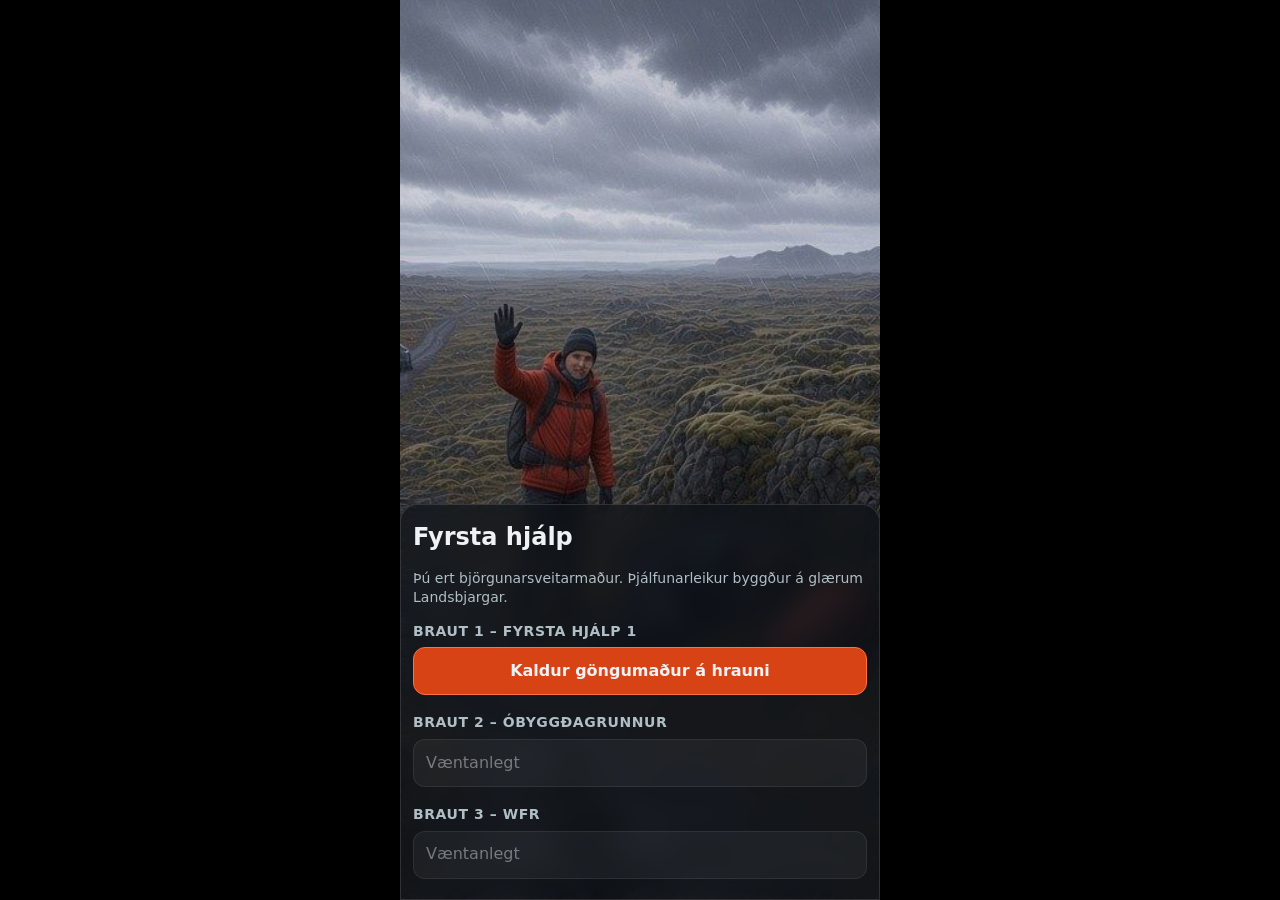
==== commit fe834a93: "Skúffa og víðmyndir" ====
--- a/fyrsta-hjalp-leikur.html
+++ b/fyrsta-hjalp-leikur.html
@@ -3,39 +3,39 @@
 <meta name="theme-color" content="#14181d"><meta name="mobile-web-app-capable" content="yes"><meta name="apple-mobile-web-app-capable" content="yes"><meta name="apple-mobile-web-app-status-bar-style" content="black-translucent"><meta name="apple-mobile-web-app-title" content="Fyrsta hjálp">
 <link rel="manifest" href="data:application/manifest+json,%7B%22name%22%3A%20%22Fyrsta%20hj%5Cu00e1lp%20%5Cu2013%20%5Cu00fej%5Cu00e1lfunarleikur%22%2C%20%22short_name%22%3A%20%22Fyrsta%20hj%5Cu00e1lp%22%2C%20%22lang%22%3A%20%22is%22%2C%20%22start_url%22%3A%20%22.%22%2C%20%22display%22%3A%20%22standalone%22%2C%20%22orientation%22%3A%20%22portrait%22%2C%20%22background_color%22%3A%20%22%2314181d%22%2C%20%22theme_color%22%3A%20%22%2314181d%22%2C%20%22icons%22%3A%20%5B%7B%22src%22%3A%20%22data%3Aimage/png%3Bbase64%2CiVBORw0KGgoAAAANSUhEUgAAAMAAAADACAIAAADdvvtQAAEAAElEQVR4nFT9Wc9kaZImhpnZu53Nl2%2BJLbOytq7qmm72bNAQJIcSCREgBYECIVEQIEgXFCEI0IV%2BIDESMBeCZmtOT3dP711LZkZkLN/i29nezcx04ZHFpl8kIj08jh8/x47ZY489Zob/%2Bg//AgAUQIQBkZkBgIhSyiIqIl3XItI8TQqaUpqmWZFYlLmqKiCqqoiICCgiWgAQVVBV/Xyo6wsRERH%2B5y/9O6/rZ67/BACMMYhojCEicz0CIagaQ4RKRN57a61BRVRVAABCY4z9/D8AtVYiYuZSyvWd749vEMkYAgUyn08KCY0xCKigAGDIKIi1VlWZGRRFRUWvR6nMtdZSaqk1V6m1IOKH9%2B//7I/%2B7fl8bBrPUo6n2RiXc1ZV561zRhXWdQ3BO2emOf70d3/xH/8n//Tf/Iv/7zpPh8eHu5udgpwv4%2BU8WRtyzkB1t%2BnubjaqYHx/Op3GcQQABF7XuXLu%2BnY3tCVla5p1qfO6Zk4E0je271trXan1enfm6YLgXr75sXFdyvF8OYnIzc2Ns%2B50eNpsWmMCQpjW9fHxsdZaaxVSQ5jW6dX93d3NjVRd1mUYhlxLLHm72a5xfXp6sqVmY%2Bh6LxHQWbreQu96VbzedhHxN3sAUNF6V0Xr1ZiYmZWQTIrpcDwwg7CqAhHC3zEFRCQiHzwCsrCwqKqo4vd/df2MiPz23gOAiBDR9U1VBZGrhSkIoZIiFK4swaIxJKIAUIUBKhGq6vXIqmqttdaycMkVQBWUWYlUVQAAWH/784nk75h4VahX8xVRJFARZlYAUCSyzlhvXS7Fi4h4YT49Py3LLFqRXEkZEUTEWsvMoGCsi%2BtqjLHWslQF%2Bdu//Rsf/DSNUnNMC0sfY72cF2NIIRkbb2423npHPsYKxNM0lVyuZ0REfdOH4OJa81pFYloFjW0CbfpgqYrUuMBlvFhjWZgIyZp5XtuuUQUfbC3VObOu62Z7U0pkBuZ6OJyYpVYWBRXOtbRt2O0GEcmFnQvGOCjcdxtVfH46du1gcyrXZ/1qqgoKCoiI%2BNkNhBBUhUAQkRDRoKI3hvq2ExFRMMbEmIbWn87TvGRAEBZVcS5471VBQYWrJQjBk6FSS0wpp8IMiATKiGSIjLVKqCoAaIgQVbiyCgIKI6JRUAQEIAYhAGUgJaMGga5GxqoKCqKqCgiEgkhE4pwFQ%2BiMCCMSqKnMoJ9dIKoaIlUFqUig%2BtmBIhCAICIgEiECqpKqEqAwX92ZAqmqNYYM5nVKcWzaplRR8gKiiFeb48r5MhEZIpsyq0qK2Yfw%2BOFDmi7OGVRkhsPpiawhROH0%2BtVNzrwsVTh5Z09PhzTNXefb1q9xWXPq/HY6LOCcCIDE25ebJhiRUkt9enwmsqHtfNNYa2NMzmPb3YxT7jYY53mZx7YdQBCERImoqczzMmWJFcQGt6wrp/Ti/ubly1vVqgqZyzAMiTMYEqF5mfY3m6Hv7LJGY4yxBhGZmZlB9WoqAAqAuWQAdAadtQpASJnLb6OSqiLA0Hd929zc3Ezr4r0fL5er/7DWiTARLUsspQxD2zRNyul0UWdtioVZAUhVhZmIANAYQkQiExyBOhFhZlFABQJ0zhECi4AKKCKgiFwNnYiqcK4FFERZ%2BBoWERFLLdYZBUBEVgUVQBQRQFQFVFXmqz2gKhGpsIgSIgCIKIDWqtdAT0jXOAdwdUYAhON4%2BaN/86/ffvvNZhjQ0PEyp1xYFRRY2BCBqrfOOSci0zIBCIK%2BenGfUhLhy3ne7fa18v72xruwToszwVmvqoSWRXJZc7rc3Q3GYozrGuPQb/b72%2B0WK4CxhJpVYom5JGauw7Bpu1aBzufLsixEJIo5Ve%2BblGPOsW3b3XZXSg2hQaJlWcZxZGYCbIIvpUjNX/3gi7u7vUhd1jWtdTPciAiRZa0xnjfbfp7GmBYbcyUjVIUIVUHkGuuvZoSImAoTkSFwzllrrQHvvXPu6u1zzsyccwYAItj2HgD6FzdI%2BFtwg4B3%2Bx2zEqK1NhVnCGqR2kvORVWEhbmKAoMwVwQEYQNhsxmMtc65dY3LshBi13WhCcK1Mn%2B24MrOWQUN3qk6m9E7X0opXBn0eodEkaVeYRYAgJrrT1OR638BEVSRIOecUhqGwRgjLAD4d0OqqirKNf59vj5EKPhHf/RHf/zHf3x7s22a5unwXKuUUhCwbUMpUGvlWnMtyg4J%2B%2BAV2A0dKgdHaa5t2/Z9b4wpWr57%2B4EL3%2BwarqhiHj89v3h1V3kNrSGS8TKnlG/vXw7DDsE8PD770IpwSes8HQ1S6zvR4oNJaTlf1mVZm6YB0Bhht9v02%2B7p8Knvfd/3tdbro7suy%2BFwiDESkbUWmPM6fvnF3W7f5Rxr5Wlc7/Y33kIpXFIsOd7sO9VsUS2AzVW0CpEQIhmjotcrdYUe1zcR2JDmyiEEY0SVEeGztale4QsiGkKtCgCC8lvUbI1jrgAcnFUR1Bocme1GBVkgLmsumZmddQCghMx1XddSStf44K3zDgFd37Xef8ZS3ika4auHsznnq7MkQlQNfYcAbbBVtaLWElJKiKT6OUYzs8rnc7ue/N/BW/UP//APv3379vb25p/%2BJ/%2B0aze1/s/Q99XbsQgaVFBUtEDHw%2BHtu3fOOSJaljmlVAUBcL8dmEuqiVSto67tvHOXy8U4633Y7XaXy%2BVyviDR3d3d1fc/nQ6lSN902%2B3WOfv8/rDZ3lhrVbGynsbJmvDi/tVwu6uVRantN86Fy/mYY2qa4f5uaBoopeGqxjhjxxDmlFJKqW02hlxO0Trq%2BpaZuXIIXa01pVRrNcY456XUnOPd7e52P7AUACyl7Hb31ojwZbsdCK1Ck/OyrplLijNbAGCutSohEZG5GgjXK6JVVWOYkCqqMcoMTRssalzz9aJ/Dz/JWGPIXoOCKjCrsCBC03gyQTQXLgjX5/4zzBIuPlhjTCnlc7ZlEbHZ9F2t1RgC0JqzggIYQFIEQIg5W/MZXAuLIuRSKlcEVFHrLH6ONUhElqxrHSHy51AohgwIHo%2BnP//zPw%2Bh8d6mHB8%2BPez3%2B5zjw7u3eZy%2BeTz84sc/2/18W1lEUBFBmBBZBa7wSsgaTHE1bfjw7usSlxBcyiXFlVnbJngfCHW6zKDSti0heWfneSbC/W5njJnn%2BfHxqW2aN198kXMehuF0OqUlW6Lb272ixJz7oS%2BlPD4%2Bi0Rrtd/deNv0w26ZozE21%2BSbQAJ328Heur6BeTmlpCJEGJZlbVpX2c3zxXljQlOUA7mb/W0pMa5L22xiTETm6nuMMSmlktObL172nZNaSqUmhG1PKqltaL%2B/LZU/fHxglpwLV0W0VcCqqjX2t%2BGGmRHRkCEERLoCShFFVABhziwinry1V2AJgCJMZCxbZjFkPocJgOstrvNsrSUj1/zmCtivbkNVmFkYP7MACMSIAEgEqrnUq3WCKmvha36GQICk11Qcr%2BGolMLMVy9ItRIREjkyyAxYrleHjIKqM%2BbXv/7117/6%2Bu23b8/nMxlTa97ttuN4UYUm2Kaxfeta7/79n/xx6JqXb96woiAZ%2BP6xUAUkEDg8PvzpH/87ZzDHxRLMJfd97/2W5hkRU4wpLsy83%2B%2BvId4513atc25elivcbNv2q6%2B%2Buv5hHMeHhwcE44MnA2RMCO3x%2BHFZlpTSMHTDtmFWtKYK51R8QEIVjsHDfgg1p5om59ySeF3SsoyXyySg1jnjTIyZfO03e2NoWSKRIBIgOu/meSXCpgnzvADA7/z8ZwhKwAIQrDGIUlPXImo%2BHeO8plQKoSNs5zirMqGxtdbfZrx/N4u%2BMiVICArG/E9QgJlTllLZGHN1GwBYKxcWW8lbe83ejTG11qs5xhjJwPX9z0k1K%2BLVCFSkXg/LzGDo%2B3Dx%2BWWtRTJcy5XXuSIqUITvc2zUz%2BDsGqGuX0qqLOrIiGqtVYSNkqp%2B%2B%2B23//Jf/svHTw/e%2Bab1OefNZljXtW07AOx6X2qMZa1FYi3//J//8//0P/vPXr/5QZEioAbxej455b/6iz//1d/%2BTfB2rbnWuq6rcy6EMM9zjPF7igu6rkspxRi3220IARGvH7jm9nd3d1eCSkQeHh5E5P7%2Bdhj6pmmY%2BePHT8fjMec8DJvtdscc%2B37jbDOOU8yJjBqqmy4QLR8fvjufFy5gbDiPUynZWQdk5ikC1lq5aZq26VQ1pVRKQVTnvPf%2BdDoCIBlc17Vp/RdvvvDO5hgN0hzjsGuZ1/2%2BlRoJ7fP5Mk5zESh5QQ1ctWl8ZbXGmM9QBhAQrijhakK18mdjgivh9pkJLFWRiESIlcgYYxAJVAHUWxVRc33oCZelIoKq1qKqagwYwnVJ37sitdZ671W11ppyrohXPP4/kX4sbdtesznnHDPXKtd0WhFRQWtmrsZ8Ntyu6z7zEcylVmPM9WB/9md/9vj4%2BOnTp4eHh6FrQFW1brZ9LXw%2Bn40x2%2B12HOvhfKxFiaz3VKbDv/gX/%2BJ/87/937mmqbWep0lE3757u4yXt19/XXP0N7uc4mWcrpTmuq4555xz27ai6pwrpcQY%2B77v%2B15EUkrjOF5xm7U25wIAIYS3b9855/b7fdeHpvXC%2BvDp%2BXS6hBCcc69fv%2Br7LmVXi5QcY8xVqggMjZF4er4clpgKmzVJSrMKlKoxR0AoTDmXnEsVugVkrsy1aUJO1dpwuVxYsrU2LtF7d3d3YyykdN4OHYi%2BvH09Loe26xxhWmBeo6oYa4NvVBDBqGKKlYzaYTOIsCoAgooKyxXVIiBfgfQ13RVUUAQAREAiUSRBRCIxItZaBATQnNk5h2RFFJCatjXGXoPQ1dVd6cNaay0VEI2t1iAi%2BuB9cIlVWHIuoMTAiEBGNSYCBfjMDZKByiCqIIIICiqlYmUiQkBmcdbhlUgCUQAimqbxb//mb67JavCubZqnpydRRcTz%2BaIqOfOyrDGlzEJkVWhdkwI/Pj7%2B5V/8%2BR/8g7//53/6p99%2B/bWq1FqcddM4boc2xVVEuFYxZlwW65yq7ne7ytUijOPcd70PbhgGIjDGPj49hOBD01zOZ2vt09ND3/cKOGz67dA3ITCUy3g5HefT8YKg7aYfhqHvBxFOK5MhrsVaciakvJxKnc%2BH4%2BlSBND6NRVVUkYRBpRSamgG60wuwgxSK6taH%2BY11VwRAbAQcJyz981%2Bv%2B37EALa1ktdSk2K0A8up3i8jJfTybowLwmIXGPAXCGHhgbWNVnvTc6fAYYCIVJrrQiL6DWsfCaI6crxX6MLMigKIAILs2ipDIgWMYEak69xigistapFVS2gyNUCkAwaQ5VrCB4RVbly5cRt02xa19rtPKd5jgCioMpSJH3%2BZlVANGgUSJgZ2BABKSFdOWwCqIVrFUOGQEH4GjR/%2BctfPj89cq0155evXi3LlXiVGCsS3r%2B4u5yny2Vy3hiqAIogAIBkEehP/%2BTffvr4bbwshGAt9L398OkwryuC3OyGdV13u901EjlrvWuWdZ6nsW2Ddchatt3gPRHh4XAgA03rl2Vy3jhPL4e7pmnXmPa7QXLK6/G8Lt%2B9f84JQ3BffPnGGuO9H8eLqlrjlnVUrZtNp4iHRSLrYVLb3Nz0/eFwUCksaqz31KQUjfU5VyJCNF2/qTlRCMxSGURNitG7bID74IfN9s3re7K1lFVKApUQnIA8PR7mZVnXvNvdceW7u%2B1n4qbUUnielxgjIdrGewStpQIoGLyaiDFOVQ2ZK7xl4SrCwlcGVgXgczTDz%2BFe9Jr5V1BCxcJUklG11l7ZswJIhABXjAzOWQVMpXrnkKy3XlRKFYDknL%2B57fveHc5jrlWYVeGaYV2/E0GuIVVEvDPO%2Bd%2BiLhWxxlxRhSECEbxyRSLWmGkcX79%2BHWM8HJ7btuv7vuSCxHFdrxUrZjbOqJKIchU0Kixc4XR43vUbAF2WpZQ8zzMC5FJExDmnyuu6GIMh%2BFp0mZMKrmv2XoMDkAriT%2BfTNE3e%2B5zztb4RQri7u5vnufHwq1/%2BZde0m01fqzJD0zT3L/Y5r2KuD6GxzhqEyqZtewCdllUVm9D1ffHeG2NUUYWcdYBXKh%2Bcc%2Bu6qqpzrmkaARJALgmYLQbgahy8fHFzu7/[base64]%2BWldV%2B89Mz89PTVN17ZtznkcR9UqIlcWo9ZKlmoVUFJhleq99c5Y1BgnVTgdz4iUM6uqJasK67qscSZjXr9%2BXSvnkktdfLBd1zhKzhpEnC4TAHjvAWCaplrry5cvX758WZkJMafcN4P1zYeHi7HOuYCIOS3Gwn6/LaV4H0BrrtF5QsLLeRqnteu6eZ5BTdv0zAxKtQgAW29ijNe44ZxbliWEoApTyhvrak7OkDPrzW3z1Q/ebIdundfD8cPxcHj56sXpdO53%2Bxjj%2BXyOMRrrSokAVAsfjo9A6KxzXqZ5npf1ig3AOEuEjfVsDRkDgqrQhuaa71zrFQBAgJvuM5WHiNeUp%2BSyLAszq%2BpnGgZQla5PmLWmclXQa2nX%2BSCqAKoAwiqsiKAsyACoLFfzIgcOQJKrPlhryBpjjfF9D6DXnEtVfvWr3zw9Hd5%2B%2B/bly5f/5J/8h10fRBjRXIE5gIooEaqzKVcQYanfffcdInRdv65LrWWexxhjraXvB1U6nU/CaK1vQ1M1E2EtTIak5mvGV3Ki0IzjzCylsCo0TUDlnKIxOGwGY0ytJaecy7LbN1yzd1W51FIBZOh2h9P5mhy0bbssy2azmabRWreu6/Hx4pv2eFyfj0vTeq4MkG7v7trGE4ExWGs8Hg%2B3t5vKvK7JWN/3JoQwjlPf98z6/Hyola33bduIXi8UXulTInLOIYK1vjIj8Bev7m/vfGhq1%2Bj5/Ezgs8hwc7Pkii6UWsZxnOfFEMUlxrXkXAgNEOaSL%2BMorD4EJFdLYRZVtfEKP5FQFFlV5Hqrron91T4AwIq9PuhkSPiaPljvh2swE5ErA3AtS1zZQqIOAInwalLX45Ral2VBJFUtpRgyV7qTKwNqRlHQLFhYLIEhA6DOOWtNaLy1%2BP79h3/%2Bz//5uq4plV//%2BtfffPPu7m5fa/niiy//0T/6R9%2B8%2B7Ztu91uV2sm68DatMx/9dd/YVBsE9rGX87HJniyFGPa7/cxliWuaMgYDI1BUExQS7bGMhfnDCKtS7rU4ly5MheKPAxdE5xF3rRBhSsAV3l6OAJACESqbeOA83kcnfMANecyTotrOxUppQx93wa/rmvM%2BfnpkclM48VaFxqT4mIsvbjfe0/XQuSyLKradwMypZxFyViLzOO0pFRSrqWUWrmyGutVAFQIVIBBCzN1XdeEUHJyhro2fPWjV9vB%2BmCtc4fjwdlmWdaHT89N11SpLvjLOsc1juPCVVOSq0Xe3O0AuZR8OZvjcQYFtFSyGgM%2BeFvrZ74OEZGFkEopf5cZ%2Bru0DCKWUkQFQK9ZjzH020KstVZAVTWlCIoi6RqMnbVXkPE5024bMmSMAb0mdSQqqlpqlc8MJBMRgRqiUqswI5r379//j//j/zhNExGJsIhY696//%2B7jx/fO2e%2B%2Be//tt9%2B%2Bffv29vb2v/6v/%2Bu2bSszEPzFn/3pn/y7f2sQRfT5%2BbmUMgzDvM5t21auItK2XcpJhJclggIwG2tFmLl6314hIJEBVFVRQGNJOO%2B3e0t4OZ%2BMocJsrfehGacZnFOBEos1MGxu27Zd17TOCxkC1WVZuq7bbrfjOBLRtYyQGUutljnn5J3d7Yb7u/uUFhVMKSPaNS7ealrmmxcvp3l9Phxq5BSTgoYQPhO/xlzZ9sZ7EV5jIkLvrCVwFlNa719tf/Lj15u%2Bt0TM9XwaK%2BN0mc6nGQAA3WWcaOV5Wi/nGZEQTC4xtH53u1/ihIjrWkpV7wMLrssqUpEMM3%2BmTz5DYiQQNcb81nSuJ/fbstGV/dN6dTZQmXPOVzxrjLnyy1dGWD5reJQ5JUy/tT9jjPNG6meN11WeoQCGyFpDAMZYJFQRNKAAARwzl1L/8A//8Ouvv845397eXtnCFEsIYVnma2VgXdda67t37/7ZP/tnwzDcv7irJf/VX/4ZCM/rSsaez%2BcrR7fdbkup65IATM3X0j4h2uuTQkTXcHOlxJxzAFCFfWMJsZSy67etdwqYqxJALsxxUSVFe9XNlDTf3WyMa56P0zSNZNBYf6W7vvzyy2kcrSFVzTlfkQQh5pzv7u4s1pvdBkVIbQhtYVnm0VofvO%2B2Xal1XVbvvQG5auVijCklRAwhiAgi5JI/3zKQYM3tzc4Y%2B%2Bbl/Q%2B%2B6FWzddun5%2BM6zdYKGT0eT6DGhvDp8fkyxcLKRa1p2m5jjX98fidgH56O5/Mx%2BI6ZEGldo3POGMq5OoeHw7NlrtcaAACQwPUaXaHP59oh829dFHzWiH0uVhBZMkaVP%2BsF6TNCstYCAIL5npOElNLVyLz3SGIMAOBVVXaNftf0ChSEM6khQha%2BYibrzK9%2B9fXbt29TSkRUSrHWrUtCpGuETSldz9BaKyLffPONiFhL3mFc5qFruv02Fu77/soXj/MYYzLkmIWMQwCWKgzemcrlihuujoc/i0yAUK0jQry5ubvb9FzTHGuqPLRdWpacigoZY%2Bo6da29uRlU8tPTGlPph67UCAjTNL148SKlNE7T/d1tXNdSSsnFNW5d636/f/XqVZye28arGGeIwEzTqAohNE0TjKmXcW67dklFEa4FrCu1ZqxR1c/4j4GZt9vNq5cvbja9iLDIdrOZL8/Ww/PxcYwTAteYFIp1AGjef/o0L9WHTdu21SURKMzzOiI1z4coUhC64zmF0FpDoghEpWRETDkjGktkrkVTURVFVPxeY4VXxeDV/SgYRQAFZkFlVUUEAL7mmYh4lewgKhFxFSREKMaaq9Oyjpj5czkMDSGyIlkLoFYrM4uoMQRqAECuckW8WiGULH/5l3%2BdUlLVtm0v5wsLgmIpWTWrJTCWFBBNTImlegi11sGGrulQRdGcx0WwArL3zlru%2Brbt%2B1J4GpfKOeVsrTUWS83euWvY8t4zsPXWOIOABloAaFvrnF25EOJlnkR0vCzrnCtn56Druo3vyWTCvExlTdU4t64xp7UJdLO/t8adz%2Be%2B7UusIuCbZtgNl8vZGnd/%2B/J4OGwGT86eT5P3HRgwBkLTheBCE47HKca6226eny7Lslprr48NNQ6hWlEBA0JdE%2B5fvLi/v/XWlxhTLQYq17nbBOby/PhwmS7boZVamCUnjnl5ehqd37Zdk0uRCgCQU3TWOetEeVmyqjZNZw2B1sZhjYsCWhJRceStglFUALhq7q6eA67CO0BWRVBjjFdCIlVBNEj6P5UaEI29RkAUkZyqSP2sNiMUqYiI9Fl6oaIKQATv3n73b//4T7c3t4R4f7P9yU9/Yq3jqgDyfSGJv1dG21//6lfv3n6XSw4%2BxLjmUkDoKhlQuEYfMog5JSRFVOHy4sXdbugdAbNcLmdARdTdbuOcSymVWplhmtaUSggBUI1B5ivSl%2BtPyyV3XVAFBIhxVc277XY7DB8/vm/bZtgMKtI1bl2zRTCW%2Bt6v8wWS8x4qs4olxJKqQR26oXVh1zrA9OY%2BEClBFTXjHHMcrUVCV0ryzvbDkEtBss77ZV2vhJkIp5zI2Pu7zbrmFPM1fiFiqdUqIJShCzHLdrP/wRcvASMiPz0%2BlDRvNj2SLstZVOdpOhyOAGDBHY9nBBJBUXTWL0sUGEPnSGmeF1V1Gytal2W5unZhBoPOUl7ZEFpnWYpFUwvaT49HBVCREAKS5pKsMSE0wpUQ%2Br631n6WrBMiWlUFg5UrITrnCESYr9kZkWmattbCzCmVa0ERAK4iQwA0xjjnPj08/pt/82/effiUfvXr4DyB/tVf/e1/9V/9l8MwXBH91e0xszEm5/QXf/EXImLIDMOwrmutM1zxGIElU5QNAChaY1Tr/d3NdrdDRC4l1yJaFLIzZrnMnJmBBIiI5nnlqgjmmqYyS63VEKGKqjZNYyxxiUQ0L0vTNEQ69DatY9eG/W63LMtm6I7HAyq0jamVS0zOeFFzPCVmBqzWNTe7fcnTj7568%2BJm4y0AcimrQkXScUwxFYP10/Pz0N8590XbdaBQsljrx8tMBkNorLXGmOuNjDF%2B%2BvSICL/Nb4IPCMWTWk0//vL13YvX03gudZ2ndVnyOD5Pc3t7e7ss67jEnKuq6/thWjJLIyLeO0LgdXIucK0ArpTEnH3w8zL%2BNpcqpVhrY2K11HbdPI1cEpEaAiSw7z8%2BwbXoDXgtAQIAwgygymzd2TmPCKjsve%2B6znuvwiknUDXWdt41znnviQkJEOv33gdZ8Cosv6pCEQFRL5fpX/6rf/Xw8FBKNtaLqjXm3bvv/of/4Z/9/Oc///3f/71rhhVj7LoOAJ6ent6%2BfTvPc2j8%2BXzOKXnvrLVXeglJA5mc8u3%2BFgH6ft8PXYzruqzGOiJc18UHHM/H1ra%2B7Q/jeppnT%2BisN4aEK6AwZxFsmka41lwJsVautRCU4JrgbN8G6wQ1Nj4M3W68zKfTsWkcSjLGxJhrqUSmiFQQhIDWdb3z1m4H//LFD%2B9u%2B/P5Ezm/LPl4uNSq58sl5pJZlbDtwv39LZIag9M0p1ibpgMwzjljP7NopZSmaR4eHhHROXftCXHOq6pB%2BOLl3e3g2qFZlsdpPMW4nI4zYTuNS%2BOHEul0SBgCGbcsK5IE1xgrysU1dl0X732ppmk7VTYWFKqqSSkCUK3Ve%2B%2B9d84DsDWYUmxC4LQ0rZMq1hpbKlyTJiRUgVwKAoiqQSDElIsxoiqAABpFT8753XZomxYAcpJ1WQyhtbZt26ZxBj9HK2O8t9%2B32yACSIrrPC/n8%2BV0OqqCMTbmTEBgLTN/8823h8ORLL1%2B/frf//t//%2BHDh3/4D/[base64]/u72zd2wCTXFw9PjaV4qs87LKqJIcnf/pu23kXF7%2B5qBL5czC5L1c8pxzYaklFpyMeALoAJwznGdEaGWXEsy1jtvkeiaF1s0wllq7ba9eu%2B9VaAcq40pX2nDa5ZkjEEiJBJmQgAA5nqlfADRkVWB4/FyhMs1YyeDxqI11oxT4wyBigghtl3btyGEQEjWmnk6/at/9S/O57NzbppGQ%2BZKYDjnCeDavTUv8z/7//y/b25uz5czEf3Lf/3/s8aM49j1IcY15VRyQcKUYoqJiIJvMMW7/b7vulyKc/bp%2BfDw%2BNS1XanivGPOy7zWWtGY03L0rlER0GqcSbF6Iu%2BEQKuKMlapZAgkiUjTtzcv9giFa2p8w1KVdYmVES9pGbytRcbLUgWsA2%2Bcb9rdbo%2BEnz49XS6XlNJut7/f9U0w6wzv3304j1MzDA9P5zVJYb1yGIh4Pl2cCSkVZ4Oq8b4hg8s6pRRDG0qp3ntDmnOexqVtOkDgUpjTixe73Xb38tXLeHpal/HpeFrmROBENCUtrNjgbrM9X%2Ba23zCqcFWQ3X6TUkqplgpFqzUkVbnmyJUMGVAEuMp7QggsV4o4W6fB27vd1hD0bYjLWFlrZRVkzvaaZF3zVWb%2BnBkaYxCrfK5m/DYbv8pYf6s5RMRaa62QsSLiQtAGF0IjCpdpGcfp2gYVvP/w3a%2B%2B%2B%2B7dVQGjUlUEyCJZVZ6XeD1s13eo/Pz40XuPIuu81JJzKW3TjNNMaLrWj%2BNIiNurBL1kS5RSMsZchQPLmmopm5eDc25d8uFySpU3m%2B2yRqkiRlmqc2iQgnXegDGlFPHUGOdK5iHYTWtKrZs%2B5JwTkw/DnFYA9c7mWliTBU4xG3LW2H7o2q57eXcXQvirv/qrcZpiStbaZVkOh0PzO69v97dLXj8%2BHrzr11O%2BjCkVrbWWmlXVew%2BAzvucM1cwxpEBq2ZZlu12a4gqUinldDqyKAuUXJWLSt1uzM2%2BtRan4zMKz6vW2gioC67G2PadY7Pd3xi6ZsfCrMJ50zWiej6MaxLrPCo657QmIvJsAHVdZuuvnU9gDHZNg8j7m2GzbX741VeWKC7j6fBEmPq%2BDaFVwc1mY6/GgYj6PXq9cj8K4K3hykULfN8389s%2Bw9%2BanbXuqi4V0Sr1UhaXig/eGmsRaqm58uF0fvv2nbE2jXNowm67yTnGwnNcEIwnf/3GZZ4t1a5rS8lrjLvtkHJBUYvGIm03m5xzF1zTeO9wXVeE2nX9Zrszxn748KFpAoBeUeflfD6eTrmUtm1yFQWjAilmY8h7AjAszHUOXgwBkZQ8D8PQWFCu3rnztMRUb%2B%2B/rBwLr87b58tIEGJcEMs11X/9%2BvWbH/xABLTKX//1X4/jooq/5Y1CCLXmb7759jwtT6dys/On07mIKcLGBmJ13n1mYwGYGUEQkWtFQGtt0zSl1nVdiCjGhITDpp/Oh13nX97duYYBJK4jV5NqGvY7JRooz/OJ2KSkw/amim2C3e/3Syo5Z60RDNVaCdUaU0ohrZUrGVJRb%2ByyzMaoSFEAJPTO323d7/zkp5ttJ1qeD4%2Bn07Hxdjd0X7y6S6zCsK6561vrrBERAATV7yvbcO1MzrkSmet31MqAfP15SN/3YxBWZqMKiNcYh8YWlrpmxAIgoGoMpjU%2BPjyWtBhUb3FZ55Szc42ztmbJNTtnRCqANt6q1FIiAp/PoyFrDD4/nbfb/nI55VxEJXgi4O3gAMK6xvF8npZ1WdZljeM43t3dr%2Bu6rOtmuz2dz6HtmIuCKghzNgYQXVyTRfSWWkuVo7EkOVvKzjekLQOOa7QuHE%2BHlFIuseudNR6V9ruNMbLZbHf7%2B7YbYs4Pnx6Oz8cYozFGVIw1zFVEAJS5XZci2vjWKvnN7nZaJ8nRWeuNRUSRylxrybVmIhtT7Lpgvblv7xTgfDp62y7LYgx1nbemto3c3wRH8XA4Ott1zbZKtYZrjYA6ztMyzwi%2BaTaEPrQNQPEhnMYFVNu2OR%2BP9fO5gTFEanNKTTClFNbkCPuuy3l%2B8%2Bb17e2ttfZu5wi5luV4OJ1Ol6Zttn0fl3mdo%2Bu6EJqU4uF4sgSfKebPnVwi38t8VECY2SgBolz7ERQKFyL4LIcmQwa/r4QoACkIkbsegCWTKkjlPFuAbjMsy8VSXWu1vilFaxS4skUqCtF77zyVnAg114w%2BVClaWEFKzSwFjWzazhokxMt5yrkMwzbHlGO2LixrBjRX1tt7X3JtQ9f6cD7PIhWgWAvOeWYGqM6ZztqGIFUKxrW7pogqGtP0Jaabm9txPJMrDfq2aYAKlMVbbLuwu70zxhvnf/P1b6ZpAqCrCFpVY4xoLBGXZQUppQ7WbzjDbse1MqoSircAWgidaCklto0NloIB5ozYbbZD37cl11yKtWaJM9fy8995vSxPcVz2t4019XCcP53GTe/Gy6P3xZItKZ4u0xKTC22tatX1bSBbj%2BOyrmmNCdGoCvkgUaty1VKKWoC2tURqAHWdbm9u9/vND3/00/v7O1U9nY4o1Tc%2Bx/Tixe12szkcjh8/fLy9vXUhnC9zrRMzt21nEdUQXftgPuvE8PuuS7z2JX9ugbi6pWvJXVVUpHABxKvK59qiAapESIS1Zofy/ru3y3gmBMQ6z8laC2qu3cO1RGvJWgJWUdns9giaU7oOKmiaJrNwjoTQBOOsWuuvRZKScoqAaHa74Dyta8olcU65VG9dznm73cYYiTDnNE415WiNcWQQyaKptXhXm4YIRVCbvlMldH7XDwD206cnBRFh722a13U9d4Pf7/vutg9hGLavUiZRfffu3du3b9u2aZoeQGottRYE4FpBmYBKZmH2jnKO6MBZMy6zIQg%2BiEjNAqygLFXIt8ysZPb7vSVfIseUak1pnXab7s3ru9tbz2mnqY81LUlW1eC7WtahN96y906RznP2DbSdzZk3g206XdZ0uZxiytaEGBcE7vuulMIihoyQIMCyLN1NNwzw5ovXQz9sNsPd3e3xeJymyRhDQ/vuw0cimh8fS67OhTdf/RBA52W9yrqbpgkhWNJq0ADANW5duaPPQxWubVwAiCBcWBg/95ODQULC6xyF6yeJSFgIMa7z0/PH4/FpaJrxfCKVJjjvLKDNqS5zzLn0Q19TNJaqKAE0TReXxXs/TVPTBEScl8U537dN46lt7Pl0McYt4zmEYI3zbesYjYHT8RiTEiEAOTTLvOScrj%2BPhZkroOn6YA2hQEwxrkvXNd4b76Br%2BqHv1zUta7LGHc/jsqS4JB9oWUdL4AVfv%2Bi3u15YL6flxz/%2BchpXFhdz/Prrr51zpVRr87pOMaVrGkukwsUZbgZvrbnqcA2ZHKM3YLxf1mmdFwIjwpu2QZTrtW7aDgBrzsKxcnrxYv/TH913rTEUnx/fHZ9OpK5iXTPvN3fti9C2ZJA51eP5NMWl1mKdt9aq4On8ME3NspQ1LqrIiMwZVE6n01VipgAAFhD2u81PfvLl7aax1p5OJ%2B8gxnjVoA3D8OnxUdGJQtNuSp18aI/ncVkWrvXaIgwA4zhaLqXq5xIuGYMAXMv3LaefpaKIiqjOfpYUqporjr5CbiIspRwO56Ed1nF6fPxunJ9zySV1lgwoVlEtEZHmeRGG0DTM3Hdt3wdEllLnZU1rLbm2TQghjOPYd23XdafDozcWxAaHxjpnTc6l1lTqUquCmpKNSFpjQuOKXCsSdRwv9/d3tdZlnZxFrlmYW4e7jfMWt7tm2w%2BgGHP%2B8OmQUxJV48q8pnXJykzGIZS%2Ba/bB%2ByDT6cA13N7/aJlQgHzw33z7tYLu93tVeXh4zPnzeBNCCU7RQRcaqWVdRpFEts255BRvNpuUY0mxbTwKVVHvEMCsaSWrXjilGMv06uX%2BJz/9uWiaL%2BdP75%2BEI7CJi6GmI0ydkwCS80mYp/M8XySVHDm3/RaAxjGuSxQtaZ2RGjQoKqXkFNdairGWENu2vYzj7e3NL37%2Bszevd2l5iutsrL2/u0eiqrDdbY%2BHY61VEdDQPC/zNOdcYuZa6zRNhnDXd8uyGDLDZrBLSZ/7l6tYFq7yfR1eDeHnRghCuGoHPzeEW2OtalVgrQVVjsfTw8Onrh3Sshhd%2B9Y6byzCuq7jHJumBRBmbtvG%2B1CEqzAZOp8voNI2AYztbwZVHUJ9fjg64%2B52DZf5xa5h4ThH433KqWQoJfkg1hIgxCsyqnEY2lRYGNou5BQ3G7fdNSVX4NgEAwIEutuEVKo3wZIatIfDcVmXdY2u9%2BNlzOtpaDadI9vqpqe%2BuyGQZeXxmFWwbU0YwvE8NqE/PnxaYhyGrSrndQFl62zfBpRiwBgrOUVSHlrf2DZXiCIrm9C1XJccF1IJzoDmTWONoZKBlRQQOJf14Wc/%2BfKnP/5RzPOnD9%2BdD8fNZgvGxVr6%2B5asSyuv8zTHZV6jiKqgqqmAiZGXvK45l1wVDAVnt6UKgkiVeVlU1BJYhLwuw7B58ZMf/ex3f3fT9c%2BPbwnmm00g47Jwzvl8OU7T6n2jqRgH0%2BU0jTH4tua6LmutjOhIYZqWrutKTs556wx97uhRFQJj6TOdCMr8ue2tMuv38ygISUFKyaoVgLmkeTyfTmdCHcdjjevNJgDLOkfvSEWaprHWOqc%2BtKWUUpZxrsa24zJ2jXc%2BzKkGbzhNwCUK9INHxHE8cRXnwrpmY83lMLMg1nq7Cd6ZAgQgKUcid7cdnHOXeWmcbbre39xuNpucszFWgRSgbQMwpgjncQWy96/uPx3Ox9M5pdS13eUSDdqX9xvlTMo3%2By2r5gpr5hghJ8qpvuzatUozDMxwnC7CLKBryXGeHLJrjcVERgCUSx3axpIGZ2tarHW6FmTounZdirfY7Abv3boW7%2B04TsK28QOLvHq5%2BclP39zf3H/88P7d%2B7e3t7s3X3wRUz0cz4%2BHUz9sT%2BdPXDNK7btmWnLOhdARWePMZncLQJWXKmgBuEKtJaZsTDHGKLN1Dviz0PT161e/%2BL1fpJTXeQTltgml1LzmJRYydhyX83m82Ttj7Pk0iwKAYVFrXamlbf2yrE3fd40TESQFcNaZz0O7AKBWYeZar6M20Fm66iqMoe97Vq9zXxRU0FJc48P7d/M0Ov%2B5iW7XN0Prc9W%2B7YyFuCZEqwq5JDJaazkcDgItFlRREU0pGYvA2lpq%2BmFalxCsczYlI0DHcRaB3jUKgCS7nfcGELBknuclp7S/bb3BGJN3zf2Ll6kAC4zjklNe1pUMXZ5PBPVm063TRNZtb7bPx8vz4TmXYqxd4iysfd%2B0gYTFAJQcl8hzrkpORMm6bbvth23TtJ8%2BfTqenqdx2g49lILK3TYEb5qW0Jh1TaVWLugMgIiUTAbIaOPBMnMaLaqx0PetArbtXanLMGwIQ4r6w69evXqzB8l/8id/klMeNp334Xg%2Bv3v36XRZC9N5EkVY5zh0TbkkJW%2B8L5kdBRcaRTuNy2WKMaXgfd/3KWWVVHMk7/vgEVHIIOLr16%2B/%2BuqruM61lMPj434f4nrhUnzTIVpVDKHd7533zdPTkYHWVLjmpjPjZVQBgCYE37Qdi87LpAqZ0XJJwgII3jlEAvxMbZUCOZJzDkBFpdZ07SIVVeQqWvMcn54fEHW/3SpoRnIG97suzvPpvFIzMBQASDEiUmjc5RxTToQeCFOencHQtEPTkGYkm3L9dJgsWmeNEK2zTiVPsRLinCes5XbXWAtrkctpFajd0LfDsNlujFqwRYCeL%2Bl2fzNP0/FwGscLK/gmpCU2DcVSjMema%2BY4ns5jH2zr7LVPLaVccimuMciuHWIlwLxrG%2B9dt/UpFu/bvjfp8nx%2BeLfdtA2ZttG0FC7JgEgGoC5VWWOtqm1AqQWkojOpgAfkXLsmVMusIiI5TQqGFY1T52xay6uXN3/vF1/FOD8%2BXGrh0IS%2B7z99%2BjRO05JSFZyW2ioqikKY5gLCxtMacxO6znfLmhRLjLUKGRO8D%2BsaVeVzz7iSiAzDwGqHYfP69WtmiXF59%[base64]/uh82u64e45mWOp8upMq9ruZxOABpjYlEEkBK3m6bpyBpq3O3j09M1f%2BxDo4BzKtO8erQ3g9tug0OjtndsfK/rfA4dIkrXWYD68PANAt5s7bZ3CLZq7ZrWaK%2BiaU7zZT1PY9P3TXAoMTQ%2BZp0qS9Ulpq5tCjMZW1NmUVBCAmtgXYqoIJmvvnr59PQwLnEc45Jinsp5mi6XMxh7WXkcc9feIjnhlVkQ0NoAiH3fOdcuC1fmUrO1zhApGSASzlTTvvWHrESeCHKJm92LL7/84nI%2BXI6PXet3m85bez4crbcKHNfT06dnCl2sSQWsNaLo3ABIqhRjLBVU1uCMtwHVLdNcakSs1qEFNFyFAAxCLVmuPc4KUhPXNM3TeLmscd0Mg1GxBrvGx5TXlLjWJgQEJiObXW8tMmuKtYoqqEVriJTX0%2BkRAZvG9P02xTrP63bTeU%2BOSHJe1jJFca63lgAiGkGg82UposarIgerAZbO%2ByoytLbdD9b7DEgUPnz3NF4mJFZNtURr3DxdvPfB2%2BANkR36tmnNPJ9KrpJXZd1td85bRRovl2kch75rrdntt8fjU9vt4zQFJyXFpjV93zw9n5dladpWagHNm76r6Si1VrGpEABJBYaCPW/bpuS1lrX1m3Upa63zujbO7Lc7AFjXdV3PbdupSte1ANe%2BuVg5/fxnP0%2B1VMaY%2BHC5eD8Y2zw%2BH%2BY5VU2ZtTKwKOdEKFet7VW5a4wjtNYSS1VRYUYE7x2AWGMIDIK%2BeXEzzdJt94nT3f3LZRmZ5%2B0Q6nrcbzZCZs4mFWiUjfK8LB59VSQyl2mRqk3XIVljr1P62DgE5JzLPM%2BqosK%2BMZWjJQDvbS319PxsvbPeGTLzMp9PByJNMZZSaikx4qbrco4pjinXz%2BJo9IrZB1NrXNcqgnFl55yINo3LS%2BFcG4/Wggos0yWu8fbutgkY45SKSYnXRbp%2B7z1exoN15IKPy1xyNcYbqF1Pd0Ozax0ZKgpxTb5BZj08zwrjOI7WGs6jaPTe73dbFutDMAZimuOayrqgWK1oySqXoWsQaop5yYqqP/zilUWxziyxuObG%2BI23ZY2XoR1MZ5/H9TRlAJ/n6n3ouvbT4dkAeWPnZUTbsKLv%2BlqKxspFDDXOuGlhBZCq%2B34IwTHLOF6I6Pb25trepCqXy6hqbDC/9/d/3m/7p09nMuH9x%2BeYS2UYx3kai7WtMURSCVlVVLTtOiTkys7Z0ARmjnER0VLStShZa2X5LKBwtikqDZoXL7bHKXbDtpSU4kSYxzlug0PQaY1iG2HMtbSW%2Bu12yXVcc9f2pWIIvbEOkUTKNM1937HklFeLFNOESNaadY1EhP/d//3/1QZf0hLXRQGJTGgaQyanSIjTNMUUAakdWoOa47zpO7ImpWStUxVrLQDmxADWGFIt11nBhihOa%2BWy2Xa1JmdDrSU01lgsa8mRTWgqGG%2BdcmZZhYHFFfLT5dR6Y1Buts0wdIjEIsfLCORiLLUIohGRcbp4b4I3nqRtTds2XGma2Xmfy4xUc0oGbK2163tUMASIWLkCgLc25eJ9mKYZPMZYMGFAaQJiLbd9KxKTlNb387Tsdtvz%2BRycAVBHJq/JeZeVl1KTqgh4chXsUlGNTXmxRvuAwUGuEFO5NqSWXOSzOjb64DebTdf3w253PJ9O53GNGa03LpzPWQSvkxWXJeZynX8KRNSGxlrrnXfeWetLTsfzMyIDELOs6xKaxhry3o3jSNamdW29f/liAC77ze3KSVUtGQvGGDLOKZp5TWvMQ9dIHs/jeWW9THXot4jW%2B6aWGkJA1GUdmQGQ5%2BmxcdYae51MVUolIrum5Xx%2B8gTboRvXGnOJOYEqfm4sLG0bCFXqCkTbYSBARTts%2BmVeRMliF9eIYIP3l/MxNK5pAtdcciYjDjnO49DvwBhrbeWiKk237wZ/nkZjTMxL68UYs2TmikmStbTft9bUxgDXGis9ny6s0Patb5sicZ6nYGW/a4iqSuLM6hsVQYB1HtcZ%2B9bHeW0b1/UtkltivkzT7X6XUibjAHBcpiaE8XIxiHZZvhj63S683HYvNx3EBUqqDFWtBRe9r3Uavtjd3N4IM5eaYiRF6/zT5VIJE0sBulR%2BWNYxrxOxD54cJuCqlmyYptlZ66y7trtsd3tVPZ4vu7uXz5f14%2BOkanIxjfHLXACw7bqcc01ca3XGsfCyLm3XrVRaQ11wIfiUaipFBJCo5HRVLVtDSDqvIxLWKvu7VyHYaT293m8krUiYSkUfhs0tWI8GtaamSNY4L3NeL4qQUrW%2Bu8wx%2BMY3xjoiMqLV%2B0YV1nW2NizrBFfxOMvdzd3NzZ3NuaqiAk7zSq7TmlNOypUMhiYYEpQ0DK0IqiIIGOez4DineUyqdL6MtSbUst2ErvPBh/P5QAZU2CF2287YFrQTg9M8Wtsa75/OF8B5maem9Si8FBRWZnWuDF5evriXklSkqpRSx6myKCBJrmhF6ix1AjTEaLRKTcP2RdO0p9NJVTdbNISg3LS7NdbjxMs6W2u7zU0GG0sKLFyyJdmR/nDf/PTNfS9517jWmCE4Sen5OFau1pqY5PnwodT6kx//5O7%2B7nx6fnz41DRN5z2omprvbS21xJRTkcGYV5smU1gYvzucLkWf50hhQGNc2zRNU/PSeGsMVJ6Yabd7nRKmVRo3VDUpz8tSr4Niap1TStaYWguY6yBAuSrSjbMiNa65MqzLlFK6CpGdJUOBEJZldt6Ny3J787JrAnOUqjlL3zjDpgv9sNuHrre%2BYa7LZfXeeE9LWp01TdOteSrgS5FSM3MJNuScRUrlXLnUWkvhlDJK3W1fGHJ3t3fLHK3hZK0VZrBU0qw1b1pHQJbAGS0E3jrhUoSIjHdNTGVcl5Szd20IYY6x1rzbNAACWsbLuWmc84aUrAALLRkfjwdA3e02z%2Bcx5%2BOm6yzCdmitgxTlfv8FGZ6WA5F0TSdp5ix5zdogKxnjGueAaZ1X1sUFfXHfU66ogoptv1tZLs8HEWmaBqBmZlEChYxerfctbRqf4jqtaedxi/HNy%2BHvvfnhXet9ncv4rEROIajky/zh3bu0zN73z%2BN6vkzdrv393/vFZrN9eHh4eP8tgOR14mthCcmw7oftTdtXX4Qw1bzG1DO82HXJNNMNPKYcEUaun46fus32ssQYo7MOjFlVzk/P3jchNOvxyQJk4VrFWlNKQqmpRNDPFx0JVKozRMpxicG7ZZq5VEvsrVWBmpNzzhE2LjBz4623Apwl1mCManbBQQnODyEMhF4qq%2BSaopHsjclICGiJUEFqIq218PH5oW2HzTAgYcq5lFJzQuFN33prAGCz2czzjGDsEAgNAXkFcrz6rjEoBOCtA1VnbaqVwYS2I%2BO4amZBpBCCCpzPl8zZkMY4v3p5QyKN3RiDzLkyq/WF3fE8ESHXPI9SUmqb1lKpee1spxV2w02pqcS5aR2gHE/pdDz2TeOMyXOuXBSaOcWak0X1gVCg5oqiyjI0Q8zs%2Bo7RrstaGHJtuYo3hkt1vBDHvmsGpP3L/c7RXee%2B2LU9cn560rlmjm1wCkC1Pj8%2Bv3v33hpDBOfD4XK%2BvHr1%2BvWbFyjy8bu3p9Op6brroBssRdSclySVK%2Ba3T6e%2B65w1bbB3u1sBeHh%2B7oO%[base64]%2BHKZ53nxPohyKTXGTGhAyu3tDWg9nc6k1LiwrtNu25EJxzkvc%2BQqIWDnKK6XPgRnauOUGodopdiSilJWleMx1SrzBIihiKBRQCTj5rV463YtOQuFNaVCLmTJ25sbArKsx3X2PgAZFgBUlLRzeLfFr3b7/TC4zc43ra9pK5MTmR/eHS9nLFmNxdBcUizrMp3P4xRTkiq6xLlr/Q9%2B%2BMZbwzkVwnWZDeFlmtfCWbQCMjpxN9S50fvSyKzqSXka6/Mn421DupFR14Nl9UDeNjrHL/dbvKHd7raWyiIr50trT3Y4p3TI9O75rGoZjRTp%2By7GNa/RoG2CQaSSa/CeayJU7wMpt57WNXER770YH1NBlH5o2qaf5sU7zyqW6LYx3gFDEDXGmGU5p1pyLcu8WiJjaF5mJFqm8X43BOcMrKi66UMtVVScR2vEGmVh74wRKzUtc22atu%2B3AJRSYVG7plWFW%2BNe7nesC2jlKiH0rK692dVSzsezs36e1lKKiKQYrSPvvTgU5fvOd8gVDYXNPK%2BxxDb4XEtds6gRXjebIefkyIbet22DiMJpTbXd7I7HB2tUDbKoMKjAzeBVtWk9AJ%2BnvNYScwlah7s2i8QCgmiRDHkgOoxnjhEtGimh5DjOP3tz%2Bwc/vb8jtrX6bq%2B7%2B0tO6eHd6433mj9%2B914LA7NvGwZY4xpTOZwOOedSNKVKhrZD%2B6MffIE11zUma7/%2B5nHKUtSoH9zNvbt92d6%2BENclJrIdmGaz2QjH8/ODxHEbnFOh9SLjw/HpPdQZcnRx7C02PKogn9m7vlY1yJZryPGL4M/EL%2B6bdxE/5aKmYXKXdXbBQynBGkM09L1TzrwSYYkMwmBNaLtSSmauma0x2/1WtDKnrjVkFKsG64ylzHxZ5qbbecjH5wugEKoDvJwnIpqneb/bbDrPKqLsDadaANCSpJSAuBZwiFCLc06DOZ9z24YXL78A6hDxcrkwM/4//7v/HklTXmpN3qD3jWu3Am5eU9f3CjBPU0opppRiurYTeOc3m811auSmt46gqp4vE6psWu8s1hqtoSrofYgpEWHwIedcSgUES5ZcB66zyiA11XoZj03rmFPfWS7qXJdiTdXEXKwRozF4c5yjmObF3Y0V9Rgu03k8H7Zd%2BGLTbK15sx9%2B9PK%2BKaPPhzUnff0fXLrbdH5uD4cf3DTL8vzw7fuaq4p0bWcMzDEBmsfDkYVrreuaQPF22/7w9e205tOyivFPgrR95V/8pHv5o0mGinSep49Pj3Oc%2B82WrEd0LDKvZ0lMTDUX1zT3t5vGSzAyLBc8fWrS8w5XyCNIFa6A4Ix1FJz3LvjKXBg%2BnObZtIckvzqnMxI7K4CyVqjctC4EQxarcI65bToVnUsOwZe0to1rTBAxY6q23xaujYP1crzdNN6AGGUWZthsNutysGTXtVgTAM3heLyO20KV13e3y7o653Ipn47nK91wpSv1uq1EVaQ6Z5wLw7Bxvo1Zr4KyaZrw//rf/h8qJ2Nhs%2BmbdhsTH8cYk1prEcRam1JOaRXN19Z0AJBchXlZFmttv2mtQ0uozMFZqEkNAaqIDF2/Luu1gWtNSUS6rt3f3OS1om2T6Pn5kyMdp6XtvLXog1UjCP58ilJNYfWW73cta60CjNaGLs2nmhdj7Wugf/KDr77cbXKdd33YNvbT229Ol/Mp8Yvf%2Byfj5gdrvAzH3/y9TbsePv7m7dfEJjRt23eKcDocK%2Bu0rOdpRjIpJ0S9f3HXe6siDxFyd%2BPvvwgvvjplzG6bKIzjeHx%2B/M2vfllKdN6wcHCBi5SyprLst3f3t6%2B97wrCmla0aJ1t/f7FdrN39b4nc3iPz%2B/L9OzqZIGL6Pl0vr%2B97ZrWECqZoqYovo/8Z5%2BeTmQjeu87VBUtzpGCeGfXNVemthsMsiGa5nXYbpN2vr8zzYb8hpxd4whl9VjrOhHPRlPnJM2nokUBY6xc0VgvKs65eZ6dMV%2B8vL9cRhEOTfvh6ZByNkTzstzc3FTmeZoRwVr1zvT93vtOhcY1/nYZF/4//rv/1rsAYJum//bhcplWA/Dm1SsAZOFaeZ7mlNeUJ1Xp%2B15FPEnJmYj6YVhyyaV4kl3ftU1AMhX0%2BXQOIaRpaprgvXPWOUsxrk3TrutaC8ciUYrDYqD23SACImRtKGhyqqfjZbu9aTsMECHnJNY1PTOnlMp4fNnRH7y6//0vX3XEtS4b1%2BRUPj0%2Bfvz08dWXby77n%2Bub/0DX44v505cuPx3evv/m24YaQ1RVk9RpWWquLDqvaU2lsBDB69d3oiVXSu7m5Pfuh793qO5X335c5zku8/l8SHlKORmyxjglUyqneeZcvCMyoEiA6ENo27ZpWkvuOrcNEbp%2B%2B%2BL165f3dxvDt7B2yzMf3s/P3%2BVlJYEXd3elrIQYvBeWth9G4345pYcE0Vjw1vt2vEzBW5G1iiE3oO0YN83mjrpdwUDNpu2GlFgYyZiYU865MltjNM5YLjI/8Pp841NNF2sxplHUkHGgGkKwhA7BWvv09LS/ufnm/SdAvI4svr29PR6P1ymLInG77QmbaUy73T15e52iN00T/vf/5/%2BGBUW9qH04HX3jd33bNWEazyzKhVRVoVqifmgqJ665IVQFNb4qCFnvQ%2BcoWIxxTiWuSybjh34bAgmsqqrVCXApJcYSYzZGnSNE6Fvvna2ZL3N0Te9DdzxchKXvuyZ45JlztK45zmtCk9f4JsAfvLn5B1%2B9fmlpGi%2BgGry7PD3leR7jsoC%2B/IN/Gl//46fHD7fj37ym9fz%2Bu%2BfzQUUNEIpk0Yru6XieltnakHI16EJjXtwNhmDKetbNnz6s7wGfM8aVGTSnLCyWLJoGyZZSvPPgHDlHhAQIV3G4as5ZVErOqIKgjbOkMSC2TbBD64bhxe5Nv9nebeDm9O5l/KTjYblc5sRI6J3d7nbrMoOkphuS60dn3p7jUbpRwTu/3w4z2X73hWteV2jX6lxo0bh3373/0Q%2B/AgUBZIUqUkFq5fNlBNVgzTJPBkG12vhk03OnR1g/onWCxPPl9vYFi67z5eXLm6fH59AMU0qRdZrnIdhhaJYlqmKt4p1punaN0g03pYgC55yuSzbw//Z/%2Bj/mWhnUN8FYa8lwTSWuiozWCbuckyHgmq8qD%2BddGzaKBsguMamwRQjO1JyMRTLgXWOMIzLLMs3rxVm7LsWQE%2BV5HvuhvR28IxWgVOqyltBsWWGJWZR3g3fWrDGqIoN1oVnmyRLtrPlq1/8vfuern9x248P7p08PXdO2Pnz39m28HG6GPhkv92/87/0vv51M/fW/%2B5l8B3E6HM8iknMGUFRAF54v6/EyobPGWFDs2m63bVMtv3m4fFztLw/lY8XZ2qa7GfzG9J11wdnArNYHBa2lGmsYwIfmOqIPAFOMZKiUwsIK6gi5JFSOKcoyeUhtZwDVVCvW7Hp5HY9fNuUn97cb6%2BOan86HNa5t13FlQGydvVxO91%2B9ThhOtP9VblL74u7FD/3mBatjap6Po7W63W0%2BfPiw2Wz2m401NlYZl2icXdYlxnhl/QwRGeOdW2PKacUy0vopyGWwc4crSiqsRMEB9INfl0Tkj9MlqxGRTWtVa0yZK8SY9/td03VFYI28xgRSAPG6vwH/L//7/6ZyMY3thq4kTmtSzt5S4byWWjIOwyCaNn0DgNdB8eQHAJrHiyFyxI1z1nkyptaac1RVa2lZl3WJXTesMRqDQzMAiA9EJKHpUqqIVEVSikh6OV92u03wLi1rTKUoWd/07W6NU2f1ddP8k69e/fRuaEjPD%2B8/fvcuDBtv7De/%2BZpL6Zy%2Bur8/0AC/%2Bx99q9s0nne//hd/f%2BD3j8esmlJkZu%2BDEJ2n%2BPHpxGh2fTAhJKXLks%2BZP0ys%2Bx/l9gXt71cypapDv%2B33UylN013Oc9O2YPh0Pm63u8Ph%2Beb2PuV8bchc5lkVjKHKfF31olyA6zJfctUuWMmn5fjQB0M5kasmn35/00K6eKIf3r243/QuuCWucY3n87lWbByClqjGbV%2B2X/3e5e7nY/MG3bCu4%2BF4cI0nY17evTifztM0/ujHP%2BZclnnOrFVxXeMal3VdFcAaa52H75eKzlmVi5FV8trV918O0co0jQdL3gH1Q4hrVDEMPMZsrOs9jfOYSq1Fh2FLRKlkRcrM67o6QiIKoUEEq7CENhjnx/M6xxKaZl0XArGOvO9vdjc5F2P96fRsyBlyxgRL1ntD1Q2td6gKsGZOiUtlb8O8jgrY9%2B12s6%2BFhv6WTA5WuVZhZTbLnCyBxONNY3fb0KHvX%2BxIa0nrAiT9kNSgb6fIn%2BbjP/7FD//D16/MdJ4%2BPL%2B/nKdp3O/39/e3yzgNbTiuywLwPMf44qv3aROB4re//KlZH58vbDe8jsucnLMp18j68fGZQt%2B0wxHaxxnPbie3r8CFbvfyEFGBhv3GA%2BY1NW2/rus6jtY3ArLf3zwePr1%2B/cXheCyFvfXH5%2BOrV68%2Bfvy4zuvt3V3JuXH2OqCi1JpzMWT3Q4/Bxhr6sOfxkOYPNV0GystF9o1fKv71w9P740MQNGRubm9evPlBnsbzdLyAn9wXd1/9x%2BvLr86mc82gtf76m1/f3t6%2BuL011taS3n/39mc/%2B1lOkWs5no7jvLi2u5wuMS5933dta50XpXGe47oOw%2BBJU65FjOIwua9%2Bdf5wA/Gm2WFNILquC6Fd49q0LnhXa01rvQ5LBVREzLkgUeErsSm7fpNzBsmAaJvhZo1xPM8xV2XVXBCYSNqma5o%2BrhMzp1QBfN9uHBlCVI3T8%2BidLVFiLUiEZPuuQzLzPO/3g2heloW55lS9D7d3u2U%2B5kLn4/mr%2B%2Bb3X958ud825mUgcQKnj4c0ndoQht12d7MDMrlKYbnkwl/9zmDp6W//PM0XdagKL1%2B%2B7Id%2BHk%2BPn5648m5/M%2BXpeVrSXff%2BNDVpoo/fuF1q2v5yWdOSKnPWwqqnWHhzu7QvRujX3U%2BhvzVuUNcj6HlZn%2BbDL37%2B0/F8muf5xYsXpdYPnz4iVBNtN3SPz59UFZQ/vP%2B2bTZxTS/uX0zjPE%2BLCz4Lz%2BvaNZ0zXpmF87KeG9%2B5JiQRMg22DasLYfDL%2B3p6%2BzGntVTrkDmvhe4bDwqnhxM%2BnO56291/JfaL/Y/%2BCe%2B/iEAg4gn/4q//yqP70Rc/lCo11b/51S/JmvM4eu%2B/e/fd0G%2BGfiOqL%2B9viW6Z5TSOqVRmRIRhs8m1ODRD11XmWngtFdyrw4Sgx33rTU0Go3AJoc01gYBWNsE5Q/M4h9AtqaxrNBYVaimxbZtxOiPRNcO3XGoXGoemdeW6MKVW7vq%2BVp7nMcUYQtgMrQtunWejxpCpJfdDV0utqmHYsaiz9tPDozFIRh%2Bfz7vd4F0Im/11GubpdO62Wwf8i9fhqzb258eOoGv85XR8GM%2Bg%2BPLly81ms6zLx%2B/eN01jjbHO3lokxBLTzc1%2B9pRztM6dnp/ffvN1yhkFoPJmM9xsh3OhZ7Fa48O7v/pZU29f7r97//ac4qqclRzuz0neW8vtS/PidybaJDNMawwgu96y6PF4GBqbY3x%2BPmw2G2vt5XLhUnJZjbHMwEXarjscDjmn7ebWOqegD4%2BfFMQGH3NGQucsKj8%2Bfah16Yd%2Bv3ulaBqVGKMqhKbPoK5/qWQP509Vpo2wAZMLINY22MrMRd4WfP3FV80X/6DsXzVtc3z3ruv6x/Px8eHxf/2f/%2BcgMo7nw/FweD7sb/aI9PXX32yHbUlZAUIIp8Pj%2BXx4eDz02/2w3ZEa41zlWlUUhOsVXVjUUlkybR%2BqruvlhWVUdRa41uvMZmuRjB1PS0wcAlzGo3GIYJzxjb8DID/YXApAKaVY4FxqSik1IaQSjcMuNApqrLUK1La73a5yPp%2Beum4QoIW1JDFVjYFc1qXUypBSyrlYo1zW7XZnqEG0l8s5xlRrvb27O43LHce//%2BXd%2Bz/5o7XK2H7q29AG1zRhe3vDJf/NX//l4XDYDBvrbK28GYbrehjvfds0m80OccfMzgay4XS5rMv05ovXKcU163eH8X3%2BGN1lvx7/we%2B%2Bevzw66enaaX2cZHcvyrbH6T2bjXDcPfFCkHV6To9vPvA9ekP/mBzPF9KKSpy7cjs%2B35Zlk%2BfPgHilXfgqs6GUsr5fFYVY4x35tt334hWEQERKbUNnrA%2BPnwsPG82%2B5ubl3HJldfr7FLrXEmLM5iqg/aFUHN8/s24nHuDSFQqmbQgGHSb/d//L/Dlzy/F3IBdx3FZ1tev3/zyV7/86quvkOjjx4/Bh3dv35JRg/rx/dt1ntbxXEvZbDa/%2BtuPl/MxNP7N6y8ZiXPs%2Bj1ZE0tmrvOaQTU0TakppUVZVCmbXVVrq2xobXE2ZK4DZZg55xUY9v228cbdb5xFAKPQxmRykRIrgGNB6xrbDrsYoxY9z4moOiAQPZ%2Bnpm3XmJyz1203w9BOc04FAJ3kuhlCqbnUsukDz0vjIFjT9511twZdSjUniTGpypWzxvH89394Jx9%2B1SgcU%2Bo2Xa4xpWkHGzua0%2BkkIo2zaZ3TCkQ0K99s9lzk4fmjIITQgGrTNM45UH3z5o2QTWiWKU6nqXaNa/303d/87K5bnp/fPi%2Bx/fGl%2BWJ9s6f7L1e/OUSJc0W7G%2Bel1sX55u7Vl%2B%2B//fqbr78m64RZEJdlERZr7adPn5ZlCcEDYIyxa4eUUq0cY7yuwJqXeRxPznkkBRULBlgenj/M4%2Bn2xZub/avLeVzi2ZKuy9L3/fEwIxpVNI5qrS70cPODfMI4Hwh5rdJaq37/4hf/yf5H/%2Bg8pi50sC5c85s3bx4eHsbL%2BOUXX14uIyJ%2B8%2B2367re3e%2BeHz%2BOl5GIaslD3/36l%2B9E5PWrl865Zb60/Sb4xhIcj89gyDg7DO11fLEIG%2Bcq5FqiZiXXPtbBdXlogFNkLohOlZu2HUTbrkkpQlVjPLMmzkC9Cfaq1e%2B6TkTsu8dzWqc%2BuK4LbbOZ53ld03a7R4P90JbCtdbNdkdoHWLTtZdxttaua2RJ%2B9utRXxxe5dyvFxOzpppTtbg5bIYNGhw2N%2BeTwdT4j9%2Buf/F7ZDyMJ9HU8t5Or%2B6u2tcW2v98OH9dUotAoDKfr%2B/jplJOZ/P58wVrfHOAsC6LNj22007Tpe3KfzR2%2Bds/A9effnih6%2Bnj29/0Zf18vgXti9f/OO6/d1T82IOrSWPbJsc3aYu83J8fEwpm9AQaj9slnUdx483N/fKOMfVOLMucV1WuS4mRFMrX6dUW%2BBYEhChgfN4LJWNRWuNKOeUl8s4jseb%2BxftcPP4/FTTAjpP69K03XQ5KpILHpVAGLkqUKXgtm%2BEDORJJD9H%2Bsnf%2B8fu9S9qCA7g3//Fn9/f7X/41Q8ul8v5dL5ux0pp/pM//ePLNO/3%2B5SyRbq72VtCY7CWsuneXMei5lwcYUrr4XRom7bt%2BtC2aIwylMol11oZCNumd%2BQk5VKYtXuaVyext9p0vSEcugaQ2saoZKlqqZunxKpgPXNUJJZKRAJmjYsl5KFvNo1FqcIaQj9svKoscWEwaO3QbxBMqVyW5XB85lr7Jqjq3c3LzbAZL%2BfnaVzXuRvCeVpSphTPAK5rHVqd1tVK%2BcX99j/7xY/kdPzuwyepuXM2pfzw8enl/QuV%2BnnlgnXXGYyllNPxGELItXofPJha6jyPTdM0TV9rfX5%2Bfi7lX33EXy6myHrz0s1f/3r%2B%2BCtWqZsfxPuff5Obh9%2BcuDw1neu7bfBt122ej6eUa2ZlMLyMn5cyAJa8xmXqhrvK1VlTudZaAVRYVEBAr/tcK8dSszXGOrxcRhFVJWNsymuMU13ObdP0m/3h4R2XvC6Tt%2Bbu7nXoBkGbqghXrrHmZK0HKZJLtg00O6mpQQq7N92Ln3pyRlALg3CK5cP7x8v5HELw3s/z9Nd/82vm/MMf3CPAMp7W8VTSmuPM9dovxNedf875/ubOtZtt16aap6lWERYN5AFMsM65JufMWYmCOEMmC9N53cF0%2Bd0vh3mc1zT1wSVW5xpmbbttqYiAJUVvjCYuHI0DLlI0E4jtMIWms00/rcmLI0ACf76cXdukmnLK01K41E3fSE0Ecv/qhUXrnB8vl6enbwwxc7bWEliFa2MA9N3gvMu5YJp%2B52b4L37/9zA9ffubX6a4VpXGNN6Fw3T57vHw5ZuXX758MQxD0zQ5X3M3HoZBVZc1xpiuw5pEcVryaUzTEqvqwYRfPfNF/OtNs798t16ePs1A/%2BC/Mm/%2B3pixrfKDzcJpeXp%2B%2Bss/%2B9MQQtsNthlC01VWsq5krrVc3Z5z/nw%2BWO8VGMGt61xqBtIqpXJuXZPy2vd9HCfJsdluCfjKEzpC4JqXMa%2BLKtzf3EyHTzA/5cS3L7948eYHMcuacq01lwKcSTOXzDmqFBVWTgaEbTNVvb157dp%2Bs9seDwcBJTKqGuMyL%2BP5/BwcTec6dKFAfvj1n66X45rOBqFx3hI5AkUR1FILIWrCp28/ITbDzavd/Q8r8PP7d%2Bhs4zvv26YbiEQ4V1FAMESqQK5RxXEd3p7GhuPgsEIl54BcyTxeLiyYa/GhcTZ4Z2qOXSslZwBIudpNP0wxzeni2n4aRwKYZnh%2Bfh62bQh203YlKxg7XZ4R8e5mZ0lEy/sPHxCxMjtnQhNEsGRG6611SHCZDpuh13n%2BamP%2BV7/40R3k33z37ToeDQBaW6Va7372s5%2B8%2BcGXt/vd5enTsq7zPF8XTDVN0zRNSjGmbFVzzpfLJabCYNU6Icrk//pQDhCqaoPy9njavvrFT/%2Bj//Cy/Sqr91pJCjRW2j6y/bEfHh4/TnGt49x2Q7fdKQNzva50rbU2TTdNp2U9umajILlkhaqqzJVIAFmFc15qjqjSOPfp/XsRJkACieuS5gvHtLt/VXI%2BfHrfNOGrn/5sc/dmypWvC9c0BxQgkOuOPlAlqlIc1MI1gb999WUNu8iop1OMcbPdXHfTCMiaFs3xfnt7Pnz49OHr5XwgLZu%2B2d31IYRgAgiigVKzMZa5cpWUyyBQcl2O386np/2L17c3L5Kgc9g2pJBPpynmuru5FZHKiSsbqYqqbjhM8Rev7hrMaZmMadZVAJ1xFLwPrAjm/v7lNEVv7bp8AMDrIBR7mpbr9UIpBJWZm9De3gxD3zoLOWfJmVmGrjHW5jRPYy61tm2HiFzBe1rWaF3nfLOMc0zPhLq/3UtOP9lt/tPf/2HP68PHx%2BPzo0FUgqbr9ve393d3%2B82mprycD8baoe/Pl8uyzOsambnWEmMUQB98CN4QOqepwnmZx1wvGL6b9GI9lHxeoP/xPyyv/9G/%2By6vf/vvttuQs%2BaCRUWRSmKF2mxvTVzSPB6Oz1WlbTtQEJZa6%2Bd14gaXNPa2IbQpxWVZ%2Br6/dkQAIteaQZlr431c52W6EEHXbrjE6fzMZe3aFlU%2Bvf/gnXv1o7833N6nylwVhbXEQEKoqgg%2BVCMJalwrAajUGFN3%2B6a9eePa7Xmcdn0XYxRQ5/3T4dk5Ywhu7rff/uovn99/bWG%2B3e374abpOkRGQANWKqABAWuNIRIyCkZSnHwjzttlnU5Pv17SvL37InOdxrGyoHG3L14JSK3ZOSelUGU1AGBYu%2BfTtAsMTDnJZnOvAKmmVFLTdDXJ6XBKmZG4qgFA6/uUk/XIgLjEeLPfkMVaJLhe2F6WqSJVpXa/c0Qc4/%2Bfqz9rsjO7zjTBtfb4DWf2GYBjjjkYDJKiSIkSKSlLqRxkWW2ZZt1WXT%2Bl/0H/ir7uq%2BrOrG5lVpVEkZIoBikyGIwIRgCByTH4eOZv2tNaffEhmGZ9LmAHwHEDjp/ta6/hXc/bulag0hqHg0ExnCbCejX3vkYpCfn89OW12eiNowOTjy/Or0Za/Pmb1wvy3Wa9XF16z57l8Z3jg/2DLDfAVNdVirFrmnqzCSE451JKwRMRE1GRD5RBiYACzdAiZhDJOXPR4a/Paue3viM93Nv/8I8XPHrx6ZdMnGJ48tXCGDscjvN8QCAJBDOnGAGVycsBcb26MjCW%[base64]/8K2O%2BMvz7Ve/fXpd%2B7/47v0Zpejcpq7nq9XB/uGN68da6xDD4vKyreu2bUOI3jtOsWddMdGolAhgjFVKJoqIzIAhpq5tXVNH4E0Tdqfju6KkRv3hv/m/CDVyq9XNWwVRatuuHM1Wy9XlfM58NhzPynIqhRAKYoyr9UoLoY3ebNYDYSQIACai4IJROrS1C5VWMngnhKAYmKKQkGJiSpwQKTFF3zVICRG7uvJdI4Azyc3yEoS5fudtPZg1TUMxSaWEEMpoI0EisBIhcvQkWFAAKdjHyAxlOe6t0PIiKwcFA1lj6qZqm820sIWITz7/uF6dTQbF3mSmM9MD/2MMiKJP7Xump/e%2BJ3t2bYtSAEAIsbcoGQ6HUnR13S3OTnaPbkbGzXrhYphMxgSCgGI/KQ9BIAGDS%2Bbs8qoQpDFJxYGJIQEwsUcOkcBHCpHKLOv9CAFAeTLj4bTIJ5t123i0pdXGLJZLUDqxuFqstdLa6nUbkMPh7sh3TRDBRQbfFtbsFeXbt%2B7cOdz/9MXLv/3VZy%2BX9Y61f/2X399JSxFovZivlov33/9GpvR6tUDE5XLhWu/aLqWEQigltdav1Ula9U%2BIoWpbphhSqrpAKH2iTQubJMNgrxUDI833/%2Bg7z%2Bfter3c3Z1OZnta6xij63wIcbWerzfzq/OLev1sMBpaawnA2my7WuaZFojb9aIsB0IIieR8lAKAAjJQbClEpXUPThBMlGLyXWIlUPiuoeAFMAikSBy9VqKrK6Hznet3ZDZwrhMMRuvX/MgUtUTBDBK1NB15BdJHMApcSgjKmlIKZaxomu1qtXTOjcbTxdUFpvZwf/rki4%2Bb%2BYvccKHQd02EkGUZAqAQKVLvdiCl7K08vfcxBG2Nj7G3iEAE70MIXmldFKIL9eri2Xjvho9xUJRAKYQusQCUQknAFGMQCC7AtBiUWoDk3m0SMCktKEZKqfGBQGiTee97iL2UUpXDa1LbV%2BdXRJQXBTKfvnpRbTdSKR%2BCMYZFurha2ayw2nSuU0h1aBTjnd3RN67tzXI9NerV8xf/28dPTrwtafmfvv3mDdn4Lj2/epxl%2BZ37d13Tuu0WkS/OL733SJhbm%2BeZ1kZpRUAhROe6pnVNSCklpRUKFMB16yvPjY/eDnl2q1bDFxv/7HwzvX13XVExGt29edOjrKpms1xutlvm5FyXEqAoZjv7vlmt1qu2FsVgKFRmrO26prAWmZvtdjAYpOAlSGTQUibf%2Ba5hFgiSokeA6D0lT9FHSFlebNcVcmJISlrnWqQUfVDajvavgy6Z0lBLaQdE7L33zhn0ViitpdaGCATpjoOjpCQARGNypbNiUGqtzs6eex%2BKsmjqutqsDmblyaPfVVevLAZJqV4vhDRgjTFGSpFluTVlT6t0bSuldM6FEIwxveMHADBT74ArhGBGNEKAW1fzSmd2dNDU27woJMoYg9AYYlQAzMnHyIJZgTKgMxU8uxgQkRMjiG1VKZMxgRRaIPcXaF3Xqmu3Z6%2BeG2Vms53KNxevLhGwyPOQkjbadS5wEESQ6pREJ6PQQUr59v7BD9%2B4212cnH7xFR7f/LuHZ5cBbbP44Ts3DqyMrj1bzmd7u0aq5XwxKgatD/OrS6nkzniS5RkTO%2B%2BdqxertvbJJ0YpBQgtbWGiUFzHMN9UKwdpeE3sX6vUaOFTS/Ri25RHb%2BzevJ9lOSK8ePni4moxny9eL4dHz5S0MtZmQonOhbIcdG1Tb1ZmMLZWRkchdMZmbds5L733PfxIoPQphdhIUxBTTCIlQkwUPVAyysR2m3yllEKBiULoaoMszVAP9ikp9q7tWi8RbaOEFCA5MYmkyiwvrBIUuyjYRu%2B00YAxrZMdDJTNidPV1UJIfXC0D4jPHj/d391x27PN1QsJ3WiQjcvcSikQhUItzaaqN%2Bt5tNHmRWCWRjsXICWtdQjBe2%2BsAYZ%2BrUIoxUwxJiJCJYvcNJu5LkYpiRQjIVtrUcgU%2BrcJSCClrGp/AG3ELDJJAKsKQPLJ5UWRUsqtEuT7rWcGJBQqNZeFVRHwYrVxwbsuZtpumzqmxAhaMiefm57GzcbksXV/9PbbH948xu1yVGTtZPLifHHZJorx2KQDDIWk9Wa9fzjjBLFz42KwuJoTx72DIwbuum6xaWKi3kOk8wkEagkUnTIqSAeomwoqr%2BvRfTna9WrcmLEnmM7k5eNnoLK9w2tMVG03z58/[base64]/0l7/89YOT7XppR%2BO2riVKq3XXdX0QAobenFsJFSillABYKRl7p3YK7WaZT/bratsfQQaBKHpimBTIgAL1/Zu3F8vFnBRa47tWpFYiWGv6QXtmDfWaRsa8yFWIvouhiZFkrhgFic1qlRmJiRBZK1Y6DoeZzU2KaIjfe%2BPdt8pMXL6i6JwGVPJkfvVyHl2zuX1sdVMbTOPZpHFBCo1SNVWFDHXdXVwturZjpgiSv/bKUNoqQYUiYbVLqDxs7Gi1c9gMdlsxCKTGuwePHj%2BP7fLlydOLlX/rm99zBKcvXpyfnRmjp9MdawdELKTYbjYRSKqsKG1ejBJwCEEb7ZpaawhtvW7r0bBQAtp6k9m8HxmKnrbGiVMABE6iDZ01eUrJuxqZJMToY3St0ppiCCFw9MVonE2vm%2BGeMpmxVulMSNIm113b1hshwHfOZLmRViEbowX0jliUqg6YhdDG5EYPpNQ2yy/OzzbLOXXNZDI8O3lguL1xNH7n1v5Imbfv3/vw3XfKIo8hGmESiNzInZ39n/3qN68Wczuc9BKa3jiBiF4fI4AQQmTqEd5EFFKSQpSZqZsNlGMJABQBEaXuhaacgpTAzD5GGdINqxOXZ03ngrfkciN7I9SisMDQhdbHJHUmtFJrpwElggiNW1erTIs8x9k4S9FpJQUwkDJCV%2BumsPb7b9y5wSGsXrVtu11v113bMZ4uwsbnE6ShiIPR1AyG5KMmbLtmvVxVmw3FFIQIlFjImJgoBedEz5PWShujJG2DrM0MxgcrM3sZVDHYU1JnAF89/PKrLz5fL87Xm%2B7ee39iy52X55dGiQ8%2B%2BMAYU9dN8EJI0batUjYBuuBiCCEERgQhgclkRXRtTr6NXbVeFXnWtC5Az%2BNPvmu0kpxC8s5kxrVbIVUAiiFRcgIoRZ84CQAkdK0HYDsYqdF%2BMgMhRGmUNJZQkkAAkWlbTKdGUoitIpDIUgBSska1XYuC%2Bxm%2BNblACULFQE3XETFSskibxUIxzMryzsGolOI73/rmh%2B%2B%2Bmwms67pLiQTaYnDzzu3z%2Bfxf/eAP/4%2Bf/curZQXK9Lr3fmvvtcNrjEQkteq7GIyolMEUku8gsu9qlQ2D6/JSMRAhAhJKTimikkRIdbeXwfPLcyUk5gqcUlqHFHsrwJSoLAtuO6mUC0EhmqapU4jeeS2hyK21IiSHGJgBOJdSbJuVDum9g1E2P3t5%2BYooeBdi4kAgM1ulGGXkzh3sHb/9zt16u5m/PNss1pEjMyGgFNKFJBCtUuMiV1mmJGhkQNV0KUm9MWUY3wx69oLipk0HRzf3pjuffPrLV69ePHzwRbVZhUizw7uDnb3W%2B%2BMbx4MyizE2TRNj9IG3y%2B1ysWyaJkGQSgIIrY2QCogZkEGwMsilBaxXl02zEcI0TZUZJTn6mBJqjh0ycQyQogAgThyi5EQpMiUmssJG34FEk48DKWo7q51Sg4RAPgqMAji3piiL3KqurSiEyaCwWqXg82GeYixsXtXb6IJWyuYKEKN3Uipf1dX6arW42JnMpCiObu/r%2BiSX7R9/61t377xldRFD17i4br0WYT8rUghlMZwvV/%2Bnv/qz/%2Bf/8jcXwQlbdK1HZG1UiinGqKTUWvsUX3sbAqQYOUWhlAXy9cLkGTF2zgMmZS0lEgACUDISY9PW2oi7Q7N/cPz5Ys0sYqxBYorJtwFRRkZt87r2nQuq2VyllIQUo6EBoBTbjiGz2nsyk3FAjX5zaMX3vvnWDQ3zZ49bAW0dY4KsHPqm844EsWkWP3jn3odvvXXx8snpq9PkvFbKKNN1XWIyNjvaGZVZnhlptXA%2BOO/akE6bUEFhD%2B40s4NKjldLv2lWo9Fos7n4l1/904uTZ5eXlz4EgRJtMd6/zkazgM1q1TYyz/MY49X8arWqAGA4Gly/cSQVS6WE0NGTCyFSP66IPkTXdb6RFF21uswMM4WQCAAoeZQcg2OKgnhvVPRudh1EYowous5zIp8CKGlGA7QTywIRMIX1ZjMYqvGg0FJE1yGlYTlE4NoHLbUUqJQoiqE2UuVlW9VIW4ky%2BChN5qJX1kbfxs5tl/PxZKzzoc6HsswQmus3sru375X5gBJ3rd%2Bs6xfnl4cH%2B6vlIoYgpXz58vmde3f%2Bw1/%2B%2Bf/jv/yXtmMtMhTknQMQveOxc44Q%2Bnun9x7U2sQYiUMKHsgDWAAwWoUQORFxlMACJSImgBic9nxtPB2/8c2L04vl2fPVZk7QJfDGmM4FANK20KZQk/GgbVtmslZR6piYKEVPuS5c26Kt3zoY/%2BD6Pem3QyPL46Ndv7/ZdGfnl4v1Zr2tUNldKT749jv/9oM3n3/%2Bq/l2pbUBoxlRa727uzuZTMqyBKaq2gbv5%2BuNa9qVS3M1tDc/GBze28rBq/n81elzjUZK/eirpyfPH11endZ1VMr2ZYUuR6Dttm7DutbIRVlcXFy0bTudzu7cub2zs1vX9eXlpWSRq6xrfYqcgENIIcS6rokozzIjJ1IAMfjtpQCOMYFUQIlDNJiG40FupVKYUrQaCp1FEihE17ZVXSdpWOdJ5bYcG5Sh7bSyNsutFE21LXOrFRolmHxZZDzMEdJ0XEoBPa%2Bta7u6rnt/btk0BNBjxbRWzeYKhZztHc2X66Pjic2KSG3MSjM61BqazXp5NV8vly/PXjGkui4p%2BoSKiJ6ePP/2B9/%2B3uOH//Dx52QVBZJCAmAIgRJJrYTAvqqXUv7%2BXkMUUrBral1kMTifEqFQyFL0Vu3AwFLKlLqubtPLpyCz/Wu3Z7u3ZXQnzx8t12eb9SImGPReqAAqujr5DoVAEkoEk0kly0SoiI3f/NEb998/3MFqEyMvqjlQBFIXr16EQILiMM%2BW2%2B3333/3/bfvPP74o%2Bg6K02kNJ5N9/f3C6kTEQAsl8vFehUi%2BZRi5G2EbnBt%2Bu73fbH34OX542dfjcvyxmi23W5//fnHZ2dnVb1FFNqUQigU6L23pqgDG5WMEAgshCiLcmdnJ8YUQnz48GHTNMfHx1met21nbYFWJIacU9d1mS2d61xbh0DCDPIRCimq5RWE1pBj6nJrB3nJKQAxJZUS9Xh1LSBGn2kpB0XNwg52PRQRjLZZdECESKQAskEhkXJrKDjfRTO0%2BWyYW601JqK28THQZrXxriEKMcbe1AYQhJBNs22bVVGOqy7pshzm2cV8nbz8fOH//pMvf/jecdd1KUTyIVD68quHt49vuLYeFuVoNHr46MkHb739ww8/ePjo2cs2KJVxjDFFIYTSipm9D1%2BPPnqXbezN5IBT6BpVzCglqzUhCmABlKIDJSWIlLwdZGLTVc8fH01mo3vvLb2qVvP3v/XdELpqu3718uVyNZ/PL7LMKKWUVjgorLGWiEEIiiQiHQ3ND7/5zq28jNv1um2NLQB1Ynp18ty1bSJ2TYVS/8kffnjtYOfRb3/VeWdNNiyK6e4scnC%2Bk0YA0Wq9Pj%2B/iqFtCVdJUTa69sEfZbu3X67Dgy%2B%[base64]%2BN%2B210QgRIHOMqFMMLlEal0VkGIymHAEIdFk%2BevUUrx5cN%2B3uYAxM2uhhMTh5%2BcJTKqWMvtvbmS7Wm4uzV4eTnT98/53//IuPQ3SCUQgE4JQSAKo%2B8ITADFLJnt4MAFII7x1SBOYQnDYWmGOKDAgQDXehrdIgH05GtLii%2Bcuz334Eh/dcjIs1GZtn5fSNNyfb7epqfnl5ea5S4tGozDK9WXdJoERhQ3jvcPr9u0eiXj8%2BPzVK78x2Ygpt3XnvF5tKSp0o2Sz/4JvfnBTZ88ePq2177dq12XQnhLDdrrVGlKJq2/X8Yj5fJmEH5agKwu7dnbz57Qsvnzx4xZSMxf39o4vL89/97nenp6chJmFHSluQElAEYJMVCk0iTikl37EQSWTniysBiSKYLN/ZPdhut0dHR33zYzAcMuNms0YAn6JQGomapkUAjdK1bSLiQAB6NNlXHOvFKxc6hGANCimEFFIRsmBGZpFAJWLEhMw5UlPPUzE2g0OWSiJ0XcMIxERMKIQSXFhlTJ5rNRoVsWsoshTK%2B4o5aCOCYwBC4BgjYbC6kBgAos1GAIJiylXhPdlMzc%2Be0eJUTmF%2Bej49tpE8SDwYT0/G48fPn18bTVCko/HoeHd6%2BvL0xs7uOzevf/royaP5mpQmH/sRBwBTYqbXgPpIKb4ecSAzAQkIAVgQUgwRgJlBKMMilbExAjeNSwpaivH8VSGzcrq/dGhz64Lv6vb6wcHOzkFRjG5cv6Nms8G6rdebVgqTnJ8a%2BLP3706a%2Bfr5o97pfjIaRe%2B74BFxsVgAQHCd0fp73/%2BeUuqrL383Gpbvvfeec265WjDRcDQIwXvvL68um3oDWntQ5%2BWt/PDu4PDWvzw8qbru6GCvaerlcvWbT548e/Z0uVwCgMlyYXOdl6AzkFoANdvWZkZZ64Kn4KNUxCyVFFIwwGw63W63eZ4757TWy%2BWSWfBrrj4nSkJiU7eLxZwSUQpCCGvMYDgaFgddswEhQWXN/FXqVgwshZKIxOhYki0JM%2BRMaR%2BauUiNApFLblbnuR1IOQIQw%2BFwvbwy2gTfgcmHg9FoUAKnIs%2BA0SfuiSYAYIxJABSDD22MUUiRQhoMM1bahzAcz9oujMYT8t26bi/nZyZWeagm%2BbTturZttRVSyZ1p8c0334pNk1pndT4ZTDKVLxarkEKemfvHR88uFz6qPmt%2B7ZUDUkjJzD56Fq/vLyKSUsQATAwI3gctQCn12vSNRWJRhfRgcSEkHsymktkvXtKLMYyOEaZ5lluUvX17VVVFUaiT52dkbFHmabO%2Bvzv80TfeiucntFnlxWC8P5Ug2qoZDMpe2LXZblNKozL78JsfhuCenTy5cf16WRaXl5fMPJmOuq5ZLhdt673zPiXKxhs1HN//UMzuLLrULRrW%2BbTIN9vVl198eXp2GkO0NnvzzTen04n38cXZleNojAWdKaW1Hrq6JiaiABSBAgUWaFiILMuc81KqEKIQuFwuvffjyay3qHLOaa26ulosFnmel%2BORNllZFEQklV5Unlnlwx1lbFFO1lcvYreIKELQIpsMJnteZHWXSjuUEBsCySMfWnBVCs16%2BXK8b5XKtdaj4bCpq4kaGlUOikxLMFJJwfPlyoWgsJfqqrquBbAQQindEimlNEjEfmYuUNvYeIHUNdvF6gJSi251c6AGIjZNO18sptOB0sZIcefoKJfyajEfjyaT0YyGsSxs3TRWifvX9j9/8upk2RBS70mIKJj4a39CSQhf/znGSMQQQgAjy7JUqPol5ZRIRic4LVfLsYR3b16HQL7tJpnZbq7y0bUiHyTiq/Pz05cv33r7bSHEer1WxfBwZ38XmuWd/fEfXB/i6vlqeTnbuT4Yjig617RW6%2BjDdrvdbNbR%2B9FoeP/O7abetm135/bt4N1ytRyMRlKIxfKyqtbIwnvuXAzK4OzW4TvfP8NJnWJHfr1aRO9Pn58%2BPXnsnc%2BLfDI%2BHI%[base64]%2BpKZZ112W54wCBKYY1stlSk5hzMHfPpgd700S4nyxQKTxbGoLUxZlccO8cfdulpUIcPLiCRIDokKelfbOtaOTxUNAwN4kmQKCEgKZgSgRgJAyxdS7DAC8LhSIEqFQSqUYAUinVlJjDRzszmaFrtZNE1PnolTx1YtnYbR/sL%2BfZWZUzMqyzPN8vV6rcjLQ1fw7R%2BM3j0aZr4POmqwYjDIBoXfEIQpa23q9Sc5lRty%2BeeRdu7OzMxoNQwhEXYL4arFotiuOvigGbdtcbFy2e3P//e%2BaWx88Wbqm3q7ml%2BvN2jv39MmTxXKutNzd2VNa7e7uffid787n87IstVLr9Xq8u/fgwaOTZy98Snq4K40ZDCaxasg7r6RCK1BH1ylhhBDb9UZrDL49un7Thejatm2a8XistbbWbjabqqp2dnZQKCFiPzxZruZVdVU39WAwvnHjZoiUKHm/o8uDlKjabteb9XA4VNoimuDrQhfjcrRpt0HYfHJDbzfUuShqrYZdhMyoYSazzNZNU2baWymkAEpWypi47bxAZJA%2BepAicOhCIjQuNin44ILNh4KTlty069athZbULI/GYjLJdw8PldQXZ6fT3X2tZYiEQha20EZX7fZqvnh1dtk6b8s0sEpJdXw0HT%2BCeRMCSsJoBCOLRNxbUEqQQAxEAgCYEQiBmImSZwWCVIoBhQNuMsW5kMIzkzTWiKqyWnlKm2q1ePi7tl7UbYTFChGNMaenp2rSzr/3xp03dgodt3VVrVerLMsopaqqKSaihEITExHFEI%2BuHwHA3t7edrtNKc3n86ZtAwElKoyYjkbLxj1Zh8Nv/fnhu9/Np4dfPL98eXbeba5W6/XF5dVisciy7M0339XaIOL9%2B/cB8Pnzl3t7e9Za57qd3d1t1bxx//57777/zz//%2BcXF03y8r%2BwgG06rzRyiJ99YIaUUIXopWQhcLTcmy7z3LkSKcTqd9ptoVVV1XSeE3N3drarK%2Ba5pGiFwPp9LSffvvTnb2esa17gOELz3xmTet/V2CRC1gs7VWTHUSo7Ho/VqiQqVVIwopKIYou%2Bi1kbrEEKykhhjopjYuZDl%2BWg0jDFRF1NMLkalVIhRStRaJ2qzrDQhNV3DyN63npzvWkgBKOoUZGgn%2BWQ6nhRlmSKFEJ6dPPved7%2BbQvIhMPDp1cX5ev745OTl6UVMPJiN9yeTO4fXZuXwaDxaNpcClWBFySPQa/dbAKLUWyO/zpCIGICZEGQMMcVgJCkKOgWtIFHaNs22zvvNTwBIMc7nlS6ms%2BnU5GmzXBVF0W/xqr965%2BZupmB5FcBtl0vJyD7G1iFxlmVd13nvnXNN0%2BRFfnhwmOf2%2BbMTIURVVURk87JUurCGUZwuNgsYfOc//s/29vu/efxi/uR3y9WKOTx7/NC5MBiM/uiP/uj4%2BHhntmtsnlk7n88jEZ9J79Ph4e6NG9frenP//htPn77Ybqo//uM//MlPf3p5%2BUIP9vNy2LTrEL0RjoIUmU0UEbFzKcaYK%2BW9l1Lv7M%2BAeLvdxhiZuW3b4%2BNjZl6vVsv1Isuyq/lqNpvef%2BN%2BkRXeJ61RxuCDX61WdV0braQ0ZTlsGodSEgUUsFouUvLGFsyid0yLIRgdfNcUg1Fibn0IruMUgGk6LPN8YK0GIK1VjNF7z8zBezC9kTGFEK3Nt80yppDaZG3B0QfXSoFZrA9GJjV1bjPngpZyPB6fPHnsnNuZ7Dx7%2Bfzs6vLs6uLZ2elyvWk6HxkqTutNzaR3J8OdUQEvA7BkBskKJDJDjBEREWRP6ujzawBAQGb2zjOhtlZANKErIWEMrCgK1XTdILdCCGPMpvaDQbl349h7732aTqfM/PTp0%2BFwqIq29tVGS6hd3dRNkeU2y5gIEb33AOC9J%2BKyLK9fPyqK4umzxxJFUZRaGymFzkxKYVt3Ty4r2rv73l/%2BxwbLv//JL5p6K5TeLM8ePXqYgK8fHQ8HI0Qcj8fTnXGKcXd39Pa796qqu7Wonjx58sXvHnz%2B2e%2B%2B%2B4cfnp9f3L9/v23cw2eP/82/%2BasHn3359OVq1bbFcLBZXXrHQqDKVEpRIDIjA6cYUdJgkC/mix681Tc8xuPxaDRarVbL9dIYJQRcu3awv78vQM7nS4Hq6mpBmEL0RDQej0eDESVIKbVt27RNTKFra%2Be6zCgpBCrd1luhFAUfXYcoOAUpROeTFbRab5Apk3q5XI2GhdaCGGNMMUZAiDFqo7TWxpiQCIUWAr1vGIWSMgXPnIBgaPjW/rSdn19dXJnr1hMnouObx5v1ulptF9Xm5NXLxydPQwIEmdtS2cwas922X3z19O03j/OBNUowYSLBlOjrRKc/N/1Y/vVz0Vve9vQxTBwBoo4uUyQpIMrEvdE7IGJKyYeQklmtVpv1onFkld5sNkKIxWKhMLSA2LShqisArHu6jFJXi5ULySgsrCVIb797N9P2xckLcDTemVZt2zo/GpTr1bxpuudr1m/9wQf/5j89fL74zSf/BERA6dGXX6xW89nOzrVr12/fva%2BkyrJsWzVSrbVSr15dPHv20tpstrP39hv3PvzGew8ePrw4v7xz995HH/385s1bRweHv3l1%2BsG3vlWOnvz9z36hi6LIympbk/KxaRgUsWJUnJIAROb1cqGEsMZ2bccorLVINL%2B63GxWRovhcASATACsz88vjLFErmm2LrRZlg2Kwe7OfhdSAiDv0PuyLFIKLiGDlLpAQCaXuJOqVEqlsFWKfMxBF/hamFx3rThbIglWCoa5lUBKow/Q%2BmCUBIzBu8Ewq5t%2B1B%2BllN556upEQgLkVO1Z3B/kSRyen55ng%2BL86hyJMqWbppnk5appzs6ufBDDQR6YG%2Bcn5WB/Z7QaNV8%2BfvHg8ZOd3ZlWqqo9CyWQEf575QVIzL1nKaeUhDasNLBUwoCSgZxwqwJchklZ45ktIQU33zqMRCluIq67il199879q7M5arl/eIgAMUa1Xq2IGRGnk1lIXikphFguFiFGY/Po2pbat999S2i4uLxoW1fkxaqqu7ZREptq4xM92aTJt370zg//x99%2BdfLxJ5/0hL1Hj74yVv/gT3549%2B7dwWCQ56VSynknpewnxttttbe3x8zPnj45Ozs7Pr7x9ttvvnh1dnV19a1vfeuzzz6dTnf/9E//9B//6Z%2BOb924d3Hx5aOnRmujte9aKVAoS0kx9Abk0XUNC2mMCb7rWpcNhkyUUmhqTxSaelsUpQ%2BxLIbehxjTYKCfPXu22WwOjw6MNoPBWAopMK02S981mZZMiSjkmdZq5JznJINPWlqB2gOGkKRJ7J0UBmIwSgup6xAkceX80IeyyFnAcDRqejdXIQRiiiSEBiZKEYG1lKxl2zbaFoa6/SwWSsUQMmNfnp6Ol6thXqIUT5%2BfPH31clSUgHJb14XNp6PR1ncukdJqOhwao7dH/uHjr8gorRRgYmAGYn7tcfv7a6uHTRGzVpqABUAKHoWU1MrQZQZYIKWokG7uTKe5Ott2ir00ZunZloPdnT1rc2v1wfXjoiguLi/LolBV65gZhYiLpZBIlKqqDsELobpqOxkOvvn%2BO1VdXVxebavah9QE2tbbwmCR58s61Di48xf/Lnvnu5%2B/WPz6l7%2BJwi%2BX8/Pz893d3Xv37u3u7i4WC631dDKZTadKa6XUYrnYbLb379/99NNPsyy/d%2B/e3bt3P//883/6x59948MPE9GrV692d/eePnvedt2/%2Bou/%2BPsf//jPfvinMcaz01MjsQ3OdclmDABCWiExcYyJUemYgBlQcJ6btmmRo1ByvVkOh8OYYte5o8PrVdWMx6Orq6uqqqbTaWbLsiylFBdXp5Ti4upcCQ4CfNv4zgkpXgPOSAlCrQvnnJIqoIjBcVcbY4hi27oiM62Pot4OCl3X2%2BkoL3NTVSwhcnLK5OxDs9kqZWMADsEIDJyAEhBxdJDqvb3CKLFcV/uTmVD2/Ozy1q0bVdN2Ic6323nblsYalAd700GWu5QAu6v1am88DK6bDYvp7ux8vuhDTv/grx%2BI%2BPvfppQYhDR5jFFLNChSbGXa6FiBlAwgU3r7zo2pxvVmg6iFxFXks9ZHLF3rnz5%2B2rTbhGKxmAPAybNn6mqx0loLIWrRMRD0/x6qum5Go9Fbb79VN8352TkBb6s2gfChU0rYzM7b2OTX7v7o31bZ7kcfPXz6%2BIES/upqPl8s9vf2j2/euHv37tHRkTFmMBj4tnn14vlwOCzL8vq1ozfeuk8p/fHoewC4XFZa6z/5wQ/%2B5Ve//od/%2BIc33nyzp1IcHh5eXFw8fPjwhz/60c/%2B%2BZ8nw8F4cO%2Bzzz5no9quRgRJjCIKrWPSiRESO45MDFJ53zrXDsvM%2BS4EJ%2BWoqqr9/cOUUpHnTdNut1utdVEUg3LEzIvFgpk6t01ui4I3201wrVa6b2pX7UZlRptBDATQSUyFpEywkV7ELQOlSL6VeZYPLExLeTgrRxlkRudiVKgUEmc20wqnU7PdNMtVu6m2FEM/wsytNMXAb7ogMmFEvdqshc6K4tXVmRMwKIrclrsjFVNSyDvTcZabXFujNCNcLRZKYKlRKzUth/Pl9nXbiZmI6WufW%2B4tx4gpUUpRZiUqQ5GJHEuFyauwGRnONY4t3Ns5Ggi5rStCAQBSi4ULjcwoIQUaT4bbZp1SOjg4EEJYa9VyW0OflCMiopLIlBDg3q2b9%2B7ebpu62qy999umjYkj%2Bcya3XHuoubZwZ0f/Jtnnh7/7sH2aiWhe/78mfPp29/88BsffOPO7TtlUfoQijw3xuSz4Z1b1wCRUlqsNy9Pz4iZGACl1lnr43y1ObxxfHz77s9%2B9s/jyfjm8c1%2BJ%2BTk5KSqqjt37iwWi4cPH964fv3xs8fK6tA0IlesAQVE1wqdA0MIEQAUSte0Wglg6tomhhh8zOxgNBg1TRtC9KFzvhsOR7PpzLm6alpiaDfrevky%2BmrruMhtYSTGhigwgBYUXacFZTZXRmpEMxwpgcycwDvnsjw7PNxVSoauhW5TrWLq1oOi6Lq2rdZN27k8H46GUqLN5M2b%2B/vX9k%2Bevzg9vzJ5iRSZQsfi6Ya2AcFhHdbDTBPA6WKxJ6WVajQaW4EasSxLa3IEUWZ5JnVmzKuLs0FmMpv5iCmCi19nOswA9HXgAUpAHBkJpbJFRkBCWKsFxq1M291cHWR2LPF4YqdDu1qsbZZzSoY5Ml41Polsd29vMBqOJtNp1%2B3s7IzH4/Pzcymlmk7G3ntmCN4HSoFBIrxx/%2B7xtYNmu/Eh1E2zWK8TATCMcrs3m65cd6HGxz/4q0ebcHJ61lTr1fb8%2BdPH1tgf/fDP3333neMbx9aaLNNluSeEiDFKCUopZt527Wq1BmnrpjX5IPi4rtYhhLqqXr16de3o6N3333/w4MG//PrX3/zwwxvHNxHFxx9//OLFi3fffXcxn1fbrTEZJYW%2Bc00lywRgkBkTSJ0xAgB7z8xgranrzjufZ7kUejycrJbr7XZblMW2WlurDw8P27ZruxqEqNfr5dlzGSsAmowmKXauWRYyWqUSJSnVsCilACkDChG9i5Rq5/qS/ujwaG9v9vz5Vyn50WBMvi7z64C2atuUkvPeeyeVqCtsmqau65SWMcXja/t7u9PffPJ527mmdTLLGzYhaCnEOjS594p0VS0JaX80GAyHKK2VWgEE7xlBCdgZlEC0kSIBbH3qXGx9QKk5BUqQmAUk%2BFp4BCBQEjEaO0JVkrBa2RQ3Jqx3ddqzdpDiteHweDbZ%2BC4i5SgEBCHlaQendUoDUVfVartqQ6jqlumiLMu6rjebjZIxlkohoCnLlmJK8fjGtSIz6%2BVSIDLzdrtFFEqIYW7L4ejVsl2VB4d/8q%2B%2BaN3Tr54ZQa9OHl9eXk4m0299%2BO033rg/Go1mO7PxeORd570fDAZlWTKg94GJBsPZ9eN8s6kTY%2Bd9ORg2TaOkLMvym9/85hdfPvztZ19861sftm37y1/%2B8t133nn77bfzPP%2Bbv/mbzz///Nvf/vY//dM/He4fnrw8V6VM7ca3a5EPCBEYiJLSmgGASSjlu5YRAEAprbXabFcheKVUVW2UUteuXW/btmudEHq7nK/nL2NYEfNwMOWw7erLslAYQ9c1mbWDMkdy0SeWSkrhQwQQbds65waDwe07tz766GfEcTAoAMn7lii0bdV1nVJKSshzE4MLvttsNiEEqQSxf/Xy0d7B8Y3re59%2B9tDYvPN%[base64]/rXj67Wn335cGTM00dfzOcXh4fXDo6u33/zjd3d3SzLLi4utNYIBAB9v3FT%2B9VqDQhaaQCWSg%2BHg%2BZysV6vrbUohLW2quu799%2ByxfDvfvKPP/zTP93b2//444%2BFEHfu3Pnrv/7rn/[base64]%2BU4tQkzh5dV8ouZ7eTYyymSSmwZApMjep7VrV22z3tQJMDBRjMCQElF/byEopaQUkUGoYV7MApORCV1t0urAxF2FOcdJrg53R8CurkJKr9defRJnLZ12JEyQgvLxcDKZNJ03Wu/v7/dXmDFGFcOybZsYo0vdzmxXMEcftuvNoMyrtiFgF2JRFMzp14%2BfN9M73/2zf/%2BLxyeL569GFE5OHpxfnu7s7Sshh4Oh0bYs8ulstr%2B39%2Br0VV1VSsnRaNw3owBF07QoYpHbzXa5s7N36/jGtm62dbWYL7PM7u3urbf13du3lMAf//jv/uSPvnf79u2f/P3f/%2BhHP9rf3//jP/7jn/zkJ5PJpMjtG/dv/PbBVwza5pNY%2BxT6vThKOkeUCKgEEohIAhGl1M67fsWn6zpjdV3VbdtqberKd80cqI6xye0Iidr6YmwRiZAxs7k1WQhJa00gUEoQkpgphUQpxIAIVV39%2BuNff//733/8%2BKv5/CqoYIw5vzinlMo8l0KEGIQQ0QfvfIyRmVLUTCrLstDF5ycvEUQIQWU5ASFFKSVQCB13TSWUFEo6Zg365arbbt3YCq2YBQIDJUiR69Aut1tAoU0WCYhSiIGJAVhKFsoIqYlQ27HNximSkAFilaVmL6dDrcdWK8nT0gIHKYq2qyWiMbZtQkXi%2BSbEYjQbDqLrVqv1ybMXWVG6zn311Vf37t3ro4PSyqiBiskZowdZ0dSNtZZBbOs6JBcoSWMQxcNn56dy/O0/%2BatPHj26OFsVhp9%2B%2Bdvlap4Pprfu3CfCP/mjP7127YghWCPbtrpx/QgR5/P5xcV5SjSZ7k6nRz7R1XwVfdiZ7YxHQwDItMBBXub5q1dnKcRxpojTm/dut3X1yaef/Ye//vfbzeanf//jf/fv//1stvPee%2B//9B/%2BQWs1G%2Bfrg/0nz8/BFtIMOAUIIbhWFQTKAGLbBSWN1BmgjMG74KVUUolqWymlutrlRZZCE2OQsd6srxhBKuHXVxkEABsZhBTa6sRJKAkCFEpkBEAGkJoRbNvWMQUAWMyXH/38V9evX3/3nRuJfNs2TdOmxAqc1er19rEPPiQABuDhcChIrOYXV/N1YI2AzvuEQtmCowguChmyTGklXfApglTKURBgl23TeTICWEGIyTtHRC5EKVVZFszAQDFFZFYCpTbSmAQqslZ5qdQoRq9ETL7RVO/leGj11NoUut1RMcv0tBg2jkBnhpOPsPTpZZMqVKOdvYPDo3qztrbY2TmwxqTg9w8Pp9PpYrEYjUaqd/UBSHmeN3XTj6yJGIVIETBFO8gfnFyc%2BOLeD/98E2XrgsbwxWe/dtUqz4ej2d5stnv9%2Bg2lxdXV%2BXvvv%2Bu973kReZ73sU5K%2BeLFy6ePv2KUk9kuZjb6cHV1NRwOizxvVh2zPDo6QhDetdvNdjiZvfnOu1erzf/3v/63v/yLP6/r%2Br/%2Bt//tf/jLv7x58%2BZ77777yW8%2B3m5Xs9lu3cXFemuzoq23QmpA9JsrmxdsygQZIKvoASWLhEJLpThGiZBi0FIjp355wDVVCikvB9HVwE4b1Ze%2B1tqeH9A3UQAYQAAwIggU1trJZNK2rXeu71OcnZ0%2Be/Y0y/[base64]/%2B5/eM0bvH%2ByE4KtVFUNUSllrAbGptsKqp8vuSQXXP/zR0XsfPj09v3z54qsvPu4284PdvcbDe9/%2Bw29%2B%2BK0bx9fqprp2dE0pdf369V5N0ftJXV1d7e/vAxEK%2Bfjpyauzi822YeLRaGSMKYcDT7RcrAflKEZqu/bpyXNCeXh0vSjLf/zpTzj5v/izH/39j/9WSvnee%2B8ppX76058%2BevJou91KJU%2BevwSTe9eFttFaQrsJ3qEpVD5AqZXJmRGk0ibTxvZaT%2B%2BcltZoxZC876rVmXchL4ahvsxV0FIwg9a6l6D35BAAUMogYD9iExL7hQcfwvnpq8lkOBgMdnZ2jDHVtvPeM1Pbtr53zyBmZgKIxAJRSGGMyQxgdErl54tq0/Y94ggpoSlQaSFECIH69S5jEYAB%2Bm1rKYUxWiJTSv1oHVPg6GOMAEiYWKJAi2AQNSvNHGNoBZBij77OIeRIB6Ns3%2BCuouuzyWQwyiUmoCeX83lHTIKUOnPpRZMaMNIMbt66KzBtqtVkun//7jtXV1d1s8mK4uDgwFrrvcf/2we7d%2B7cVgpD9L4NMQSllVEm%2BgCcTuvu4wXtfuNPb779jZOLy/Ozly8efF5vz/dnM2Y53r3%2BJ3/xV3fv35OSJ5OhVIoSX7t2NBwOmWC9Wdd1DQBFURzu7WpjfEhPnj2vW9%2B0frNeN00DQuwe7itpm6ZjwsTU%2Bfjk5EXVtOVgOJuMP/n4V%2BNh%2Bd1vf%2BsnP/mxMeY73/nO5dXl//u//K/WqOfPT5qmrqMUQlabpZYokw9d473TUuhizGYgtCFGbXOpJKIgIgBUqLVRAGmzXoRmpWQmlfH1aWlJCZ1S6sPPcDjsPyQppRSKGXrtrJSIAhFRKV3Xm2q7stYOh4PJZGKMLctiPB7XTbOar7q27cdEPkQfAgohEBmByPtqI7W9WHabDlMMkqMECqiSkEYbqRQTBeeZ%2B8pPMBGgIOLELKSSUiGAVEoAABMyEJOQgokBkZliCsgM5CQ4wd5GKqSYWGliuz8uDgb63s5obI1QtnJ%2BPr9qWLdsAqWl9482jSt3U5IHe9evH99cu1VTb9%2B8887O7PD84jylcO3G9ZRSCEFrrQ4P96UUTdMCQI9TSCImFoh81YbfXnWjt75z/d33Llfd8uz86W9/HevVcFAIlUWU9999q27XZWkHg3I4HC7mV5PJiDm5rkmJiGg6nV5eXrZti0qE5J13eSZazyrTe8VhCGm5XD5/9nQwHE/GM4qMLuwMy%2BzNu58%2BeAAotnV79%2B793/z6o9Gg/Na3/%2BCzz3772Zef37t7987xrfV2dXz9%2BvMXJ37bJZY2K2Oz0TaDRBgDcnTNWhArKBNKERFISG07H5S2AqlLxOSD34JglMChFQRMiBKFED24qV9j6CNQotirEiBSTNijcVLqUX9QVdtt1ShtS0ZjMmYhUCqjZJRIJJVKTCICMzEgMUDSkhSwJ2V1kbNro%2B9CDIhJUAzRkzZSSKN1jDGFyFKCFIiAWipmjiFFz8DBgUCBwAIAJQbPAoEpCk4SWCJZSIbcQIlJhiLPXPRW0LWJubuzM0SZgl8168W6VhKtMVUdGoAnVbeR1nCSSrrUrDZXMREFeTlfti5MxuPLy9dC4ZRSSkmNRqO6rq21MSWkpJSs6y2W5Sq0X5yv8%2BNv7L/5YRXo5Onnn/zyn1Vqc4Mmy4%2BuHZ8vV3k5GAwHSskeFWOzzGidWTsYlHXdhkiXl5dKqePj46puiJJAHAwGEZT2iQnKQg8HpdaiquqL8wsm2J9NhUBr9Bt37v76k99Np9Miy958691//sUv/u1f7eztH2y3qwdfPHj//ff/63/7m1u3bq3WC%2B/Sqg02K0JbM6LUNriGmQVA6iqOXluL4ElapiQYfRvy4Shx9N7182QtYgpeCgB6jb2JMRZF8ftj1GvR%2B%2B0q5tcq4x7RJaUwxpYD6NpuuVxTIkRRFKUQgohTjwP%2BujH89YMAEREYMSX0hMLkytjoHMWWomdi8I6lRkxSSEBIwUMCIUU/LpCoQLxeAkQgTiElr5hKLRSQQBJMRWaMBA0sIwyt0kpGSCJ1bx3uv7m/W0jRtl0Vw2pTlTpHLedNqBOc1G7eQbY7U0oHHxjQ2twwEjVCCKUUCjHd2dms18PhsD9DipnLsuyZe0IihWBtPm/dl5ertH9n/50/8Gieff7Jrz/6cVdtD3YmwHR8605itHmJUjHjcDh0znWdu3PnlpKY53lvDKWUtNYKIebzeUpkrTHGGFNwqgVFZqzWFTPMZjPnw3g8PDs9%2B/E//ePdu/du37m3Mxq/%2B%2Ba9n//il3v7BwcH127fe/Nv/ve//T//p//42ceL0Wh0enb21ltvfvXo4fXr1yWI6sUFIOq87IFcKDVFklJqKYGir1pljLADoS0KBSkFj4xaIRAhpASUIAWBiZmIoD80fevh979%2BDW5iZo4x9msMUsr0ej8atc4opR65L4SYTCa/n4H3X/jfB5xA/SkERiah8gEAA0WjsxRs8h1Fx6FLoZNCJkQppVCQggdCAGDEBBIR%2BlGXACbyEsOO1jtWKMlAIBgyQ1ZC8q4sjRJIUnTt5q2jnbcOD3Ok9WbdoljWDtEoay%2B320WSrzxdeB5OD8vRro/Omvzo8PpstrdebabT7PqN68aYruuauj46OsqyrKeCqNVqpaQiJkRMTAq4S/zV1aIqZsfvf69TxdmjLx/%2B8ie%2BqossF0IbpcrB6NXFPBsOI/HO7s5gMBiNRufn548fP75188ZgMOh/XrXJZrOZcw6Al8tV1/kQvNa6KPPpdKaV3ayeSm0Q4fjGjc2mvnbt2ng2%2BdWvfv3gy6/euP/mzbu3v/3hB//4z78oR5Pp7v6Lly//9v/48b/7H/7VLz7658nuznIVtFJnp6f7O7PT%2BWbTeW3yEIJQum/ns9CsjAKmsPHOQUja5srmyOzahCqXqBFQAANFAQyckCERSebf7%2BD9Xg7x%2B4eUskeCaq37IBBjL5F4PfReLpchhJSS1vJrWBh9vVPICIgCXoMHCYwpOCuZiYKjFEBnUgjhGCCBwOhDIkpCIJDACAyREgCyYGDu8SZG56ylFemwsGVMjIASC5srJI6dyW2RFSkSAN3Ynd09mqkUqq6JEttIFDAzdtm2a0oXkV%2B5GLXOpWTXcXLCFt7FxXy5Xm8Hw0Hbtk3TbDabXmnovZdSrtdrJURMjpXKwKAk5yM8vNgu5ezogz/DyeHF5598%2BYt/ENErgFLJIit0Ptq6gEoVRaEQb1y7RkSbzWZ/f18KXK%2BXdV3v7%2B9PpxMC8C6cnFxcv359b2%2B/67q%2B/R98evr0eVkOd2Z7MaUEabNZ7%2B/szOeLpOWf/uAH5xeXv/viwZOTx3/0x3/8jXff%2BvLL3928c/f2/bd%2B9dFHn335u2988O5/%2B7u/E0LsHxy9ePlqudleP9xdfvlYDGdSaWCB2qZQC44KM2BGZYGJk3f1mnxtjE5cIgkSCYQiFCG0WooQAXqzYKJ%2Bfqe17tURRJSiODw8AqDLy3MhxHa7HQwG/Qv6bE8IRBQIIITabGrv02w21Up93QpP/SEDAABEEASU2KAWGgJRChQoRUkhedcv4wiphZWQAvf%2Bq4ScokBWUjCC0lpIqbUqi5FrtjvGjkQoVBBSGqWtVphSrkudZauu8RRvTEd3dmcyRUddUrJzrmoaZUwEv01uHsXLtQvCiqzUeZEXpQwahNnZ25dSNF03mU2stb2s8eDgMDN5SmG%2BuDo9faWKogCFTeMSUuX5yim89t47b38n2sEn//Kzk9/%2BMse09QGYc2u10tpkWV4QYJHnu9Op0Wa9XhdFwcxN0x4eHl5dXbVtq5TKy4KJiqI4OzufzWaDwUAIIYSQUg1Ho6bx6/W6c04qLIq8a%2BrJeGi7cDlf7u7t/mD/4NXJs99%2B8pvZ7sH1o4OTp0%2BO77xx7fjmT//pH68f/Y/f%2Bta3fvrTnyKODw6OnGur5ZWRzBSVlIggtU1KpxBkikprRCG1joEEcoreRccqaRtQGRBKKxU6JwAYMCSS%2BDpd%2Bf0FlChRorIc/cF3/jBR%2BK//7f9jrQ0hVFWV5/nvN8%2BJAAUKFMSIQrRdd3Z6Pp1OyzL7OgViRGBmZGQGRCAWCSj5joii931%2BJVQmwCBklIKkCAFBJk6RUgIiY6QAQCmElGU5MMYgCmvNtVKOuSmVQESNUiuZPOWZTZSobW5dO7p/bYo%2BtgG2jjd14zpvM8PMLdOFw5fbxPkMI41Gs%2BlsRwiRatjdPywG5Wa9Hk9Hu7s7/ermcDgcDYauc01TX11eLOYXalV10ac2sUcNu3dGe/c6M9mS/PSnf3v56JOBghCii16bTEhJTFLJ3sFpZzYrimKz3Zydnd26dSvLst3dnc1mMx6Pm6Zh5vlyUZaDyWRycXFZVVXTNESUZVlM0Vilta6kQIGbqtpWbWZtltPO7i4LdXZxKbS9du36YDBcbqqiLIeD4tnjrw729zbzs//Xf/5f/6f/6//03e9%2B96OPPhJCMMBkPL68mre%2BEVJGRqmtEHlC7mso0cd6ZdJrVR5h6EIMOstBakAplY3BCxCRIguSkvrK6/VFhpgS7e/tf/rpp7OdCaWktCqKom3buq6Vek2WRUSKxIK/lpBiiv7q6lLKvbww/39pNBEJRCZKIXoQlJKUUinV0weYU4iOGRiAMSECAkCKKEVvSWNMpozJssIYY6Wa5HIG1SDhwGaRYpnlbVXnRknL9WJz79rhtf09dPV8tVk2sYkgpCyHIyDc%2BPZl477akLejAJIlEqWu61KKRNy27Xq1YuYY4vn5%2BWQycc5JKZu27tpuPr88P3/lg1On85qMwd0bgzvfiNm4xvziav70tz9fPv1ioCUR1Yk6VCOtjdG9FYbSejIe9/nNzs7Odrt98uTJW2%2B9VVVVkZnxeIyIdVNPZ7MQYlEUvQnXYDAoikIIAUjEabNpvG9tlucRykLUdX1xfnVycnJ089bObGdd1VqryWSiTFa3XiKs1w8Xy8XxrTuf/%2BaXP/7xj3/wgz9%2B5513fvOb3zjvv/H2/cvz0%2Br8Sg1GiaTSWqgcUiIKPdBESCGETikhCuSESIACpUoExATMAgSlSIlYRK0UK/X7T5qZh8PBt7/z7aqqfvObX8eYpJJSyrIsvfdt23Zdp7XuRXn96/t8SKKIMa1WK6mm/TrH6zwJ8esgxzElRur73UQEEF5LXwSgMb6NQhmm0Bd3AMRMRVEi6iIb7O7sIqKMcZT8wPm9Mg8pFXmWvM%2BUKHO7qRZ748Hxtb2riwsp1KoLrPVQImhAkRar8Cri45pSNhxMd10MVonpdFcplVJChN3d3bIcrNdrY8zRtaM8y5VWTNx1XVVvTk9fhOAAkjrz5uD2O9O3v73Ro%2Bcnz6O7ev7lZ/XzB6VIEoUP5AlSv1nNoLTNy6FU6u69e69evRqPxlqbu3fvtm0bQjg7W9%2B9e/vFyxdKqf39/RgJGL13xujBYA8RtdbeB2NR6zwEihG2VSuVYIYst8ZqwvHl5aVAq0xeucZ75xIXw2FZ5sT481/%2Byyg/OL51%2B9PPvzg8ujadTN96883ffvbpk6fPbty89eLsAiMJlIhCWo1JkQ%2BJAjMQC4ESQUgpiRAgstRJGRRKM1CMTIKFQIVMvkskiCVySlFKEQKPRzt17eqqffXqJQr4fWDLskwp1bf2nXN9c6gfZQsp%2B2Snc10IHr8%2BNMwsGAQT9IqdyCrXTBRDyymGBIhSGCUkAoCUCjhSX8AnRKFQSpsVicXuwR4Rpcgzq4utOxhlCsloAyIBUlEOq%2B1mMhxc29t3TRM41Z1AlQmMIiUl5dlmcxbMl8uuNdl4MPTBayWlQO9jWQ5TSmVZ7uzsOue1NqPRSILarmuldN1WzOnk6dPtdiMEhJDE9T/6y71v/uiri/rBl1%2Biq17%2B7teb5w8NJCGEcw5YxJSIk5KSGRjEaLrjQ2w713ROar1cLgG4KIr%2Bh5KBGWA4Gi2Xq7Ozi%2BVyTUQpxRB8Tx4xRmmlmDnEdHZxVdWV9w1iLEubyEkjprOJ1to13Wa7rZu6qqvnL16sN9v79%2B594523r85PpVDT2f4//NPPh8OhQDzY2zk9u9C2mE53kvOiX59DVsYakzFFwMRESISAQihgARxBIGvNUoASwhq0VmQ5a8smCyzb18hkiDEIIb7/vT9hggcPHvjgY/TeuxBiSqkvyoqi6N2GYoz9SUq930cMIYT4%2BoX0%2B%2BAETAjMiMCoUZFvfbv1bZtSLIq8KEtjLBMGHwGZiZQUwESUAITNCkI13tsZjIeAkOWZlX4vE4VGxmg1CuTBoAiuy6w53N%2BRQizW2zphoIQUMDhr7bqhS6%2BftVRLo/OBLQdZZkMIIMxkMiMC72NVtRcXV5eX87Z1dd0uFmvvQgoJGZ4%2BfrzZrAVCSmmxmCveu/EPH38mEEdaPPnkF9vLU8veKEghCWk7hsgADL0AFgWGEPJBeXFxcXR42DQNIgyHowcPHuzv7wOwlFIb3TRNWQ5SAgC4uLgoiqKHYffN7346%2BersTEoxGo2LPE%2BUeqFF07VlOQQAqUCa8vmLF6jscDh89ep0OV/cvXt3uVw%2BefJkNBptN6uf/fPPvvHee23XHBwcLJfL69evL5afI6demiu0SgyUWsGQYkRlXgMoABOBQClQC3xN70JiRFBJ%2B64REhNTSKACKwkJ/D/8499/4/0Pzs9fCoSYKMZgDPfzMoDXfaPe2KuHNXvvEfumMeX5oL9G/7vWHTgBC5G5EF3oIjsCofKRyoZAIQTX95yEQAQEREo9NVxorRBxOBwMi5JYFcVobNXErXdyBaHNTG5QxhQ5RiB/69ax4Ha%2BqReNJ1Nkwg9yg5ivqnDS8JOKWzUQAkfj6Wy6s1mvjcmOj2/uTPfni4VS6ubNmzYrLq8WznUHBweu61KInWuenTxZLOfMkTm1bUUUxM9/8ZnSWaHxwW9/Vl%2B%2BNByNloGZUUqTbUOMgAKk6uFWACmlpmn7RqRzzlr74MGXz549k/J129Bo473/6quHFxcXOzs7u7u7v59KGmO01kpqBHmwf7R/sJMoXV6sF1fb9ao1qkxRbTZtkZd5ng0Hg1s3bzrv5/P5%2B%2B%2B9Z435xS9%2BcevWrdt37nRdu7Oz89XDr87OzgZl%2Bfbbb1dV1TNriSMAMguUGckMlWEm4ESUXucZCFJoAAkslLSICoQWyqA0IIwyhbZDVFmMSAkTMTDNF%2Beffv5rHxvipJTWWvenpA8qIYR%2BEbZf4uypAz1LhYkTUW/KwV/v1AAyITgPVRNcCpjlxXiaF8PeXkBKYa3tMypmijHG0ONRsT%2Bm4/E4M/abH/7BdLpnkAq/2jEsElOIEgTE5Nr69q1rRrELsO5cEgAx5sbGyCvHX9XxmYONsB2IQVloFKvlllkwCe/iYrnw3vf/gRBi71gKiEwUgjs5ebKYX4bQAZAPbrG4EgLUKLeZSF/8%2Bp/D6mWBikBEZimUNaYJwRMRKoS%2BnQHMaLSOzMxQ13WeF1dXi/l8QUSDwSClyAxK6bIcnJ9dZFnWO6oURRlj6HmXdV0pZYWQPvqQQgrUdUFrI4VdLeuQuHMOSLVdMxgOxpPxm2%2BYX338ydXl5c1bt1GIJ0%2BeHN%2B8%2BcWXX5RFXg5Hv/yXX33v%2B3%2BolB6PJ01TFXm26VLqyb9KYdJSWeAYOseAQkgpBTNSZAQhpAIUQgpGQUSIICQqlEl4osTIzgUDLAR1bf3iZAsAzEDEfeXVx9Qeq8tfr372m6D9C/rvl/dd06iyLACIGQEwhBgDbKsOhc3zPGoVGDkGhcQIvSiMiGIMwH09qFKIiKyU2tnZkVIcHhxcLZfOuYngHQ0aU0ghsejYexduXj80WpyfX64dbglC4kJEzaoJ8KL2T5oYh%2BMcNAi9Ox6XZRlItW27v38wmUy996v1Rko1XyyGo2lfG3Zt07n2yeOv1utFTF5KDKFdLC4TBeeTMNo//OTnaXk1FpoTR05KiRIgE9SkhkEQIyAwMyhTjqbG6hhT23RPHj9jAmsKJuGcXyzmKZFW9vJi/vjR06IYHB/fvLi4Wi5X6/Vmu90656bT6d7e/mg08t4BsZXm2uH%2B3fuHxUAqRdrgeFyG0KVEmR1cXc67thvm2Tfeuv/yxcl6vZpOp2dnZwDw1rvvtCHs37jZJPjk8y9QqCLPo3NWZxBicrVUAiAZQQiCQYIAgAgQiLzAhJhQ9JAKIUBJkEZZLYxRRqIQiFJJaTVL5QOkJIBZEENMFEOkECkKfJ1BO%2Bf6AuL3mU4fkFJKEVPCREy%2Bc7HXZyQKIbVtWm9cFVIQMgSgzseudV3VuI0P7nUFJ6QyVhrLgJQiUFIKJ5PxzmxHSbNcr%2Ber%2BY1ru3lYT6RylIKERLCqmulsMiyzl6cXV5VPKGJSIaJQkiBe%2BPDFoqpRMcoQo9GKUJh8kFKYjCezyU6RD5TNprO923fvjSc7WV6MxqO8zKpm8%2BDB5%2Bv1gihE77xvVps5Q8xyq7RWL3/3abu4yrRwFJjDqCiASEgZAVxIQmqMhECBOC%2BHCSBEQhS9YjyltNlsAGA0GgkhYwwnJ89jDIeHh84557oYAyK0bV2W5XQ6zfNcCFwu10oppZTrOoHi8vJyMp7WogF0LoWdnalz3lqTF1nTNF3X5Xl29%2B7dFy9e3L59e39v/9Gjr9794BtffPGFlDLL88V88ezZ05RSDGE2GV9cXQmwEjhF31PJlLZAKYauz4GYqFcG9g0bfj1RAgYAwMAcEjMK4oQggDHFBCiRIiAS95ehZ8m/v5e7rjfJi72EqK/CelEeIEASJDKXZOIUQvBd6HxMKFlYAIHY96iElFJKxZRSjP0UBYCAE0WPlCjGbDDc3d3LsqJtu7IYiCwvJCt2hdWbTS1Qh9Qdzkb7O6OTV%2BeLOoIuSAjXrowEo9SLVvzusu3McHJwgyFh2yGIwWDsOi%2BE7Jyrm8aH2AU/Ho%2BZQSkVfKe1fPXqxeMnX3V1bZTqXMucttt119R9ukKJVD0/LbRECinF0TATKSKBzYvz7TayIAAJJJA6H31igwqELgp9dnZ28%2BbN5XKplclyu7e/t16vyrLMMnvt2h0irqoqxK4orTFmZ2enyMu27S4uL9qmLcvB7u6uEGK1WjFjtW2Dj3v7e5HCcrHaVo13ab1aj8ZjAFBK1XUzGg7Hk3a9Xk9nk0ePnzjnesSMtVZBevTo8Te/8f5qftm2NaTI0XnXl9kquBS7KKWl6F/PJVLqO3MMQEQoQEr9enpKpLQVUibypAxhBNKcXBO9EkKhYESFgpn6kCOlEgL7C%2Bv3E/s%2BBQYAFEgoAPRyG6Hy/HUChioHbZXOlLKIqv%2BiFCnF0DtX9/2kGDxQEMBMwWq5v3%2BU2cLaQut8d3dvsVpbigU1SgBI2yzX02F2dDBdbdqtAxBaKbnpmph8Xg4XQX562cw5G%2B5ez8th11ZFMXjzjbeLYlhV281mdXBwbTya1nVTjoZSyr5p51v/1ZdfzReXbVtJIUJ0zHG7XVfbdZlrgdy1tTFGCE1MTsSwkxUKSFIotHEh1M6BkBJRAihEH1LVtD7GTVWhENvtVik1Ho/rpgaAg4OD7bYaDodHh4chhCdPHhOx1npQFtPpGJjW6/XZ2RkCHuzvD8qBc91ytdpsNldXV2/ce6OqaolweLA7GpVKYV7YkPzV1WWMsa5r71zXdZPxqG3bo6NreZ6fvjq9e/du13VaqRCilLJz7ujatRhCbg3FiExKQohOCDTGopDiNeEWsG/GCNFTU5VU/cAzpZSIGYW2OUojpFZZgTpjqUGawOATEUGM1B/rlJL3zrkupT6Dfp39/N7%2BDAABJKFKoEDnKhuYYmyKkTAlyTyCDImZQWtbFENjchSSiBi4l4tYoyX23pxhf293Z7YbIxX5YFCOLi/neWap3Y4UKQHrba2VvX3zetM2V5VzIBE5F9E7J7XuRPHl3C%2BS0KMJI7TVBom1silRU7fOhdnO7v7%2BvlLSB9972llrz87OPvvst/Orc9%2B1FCNT6ly7Wi5idMNRqZWwRo2GpVZCyNhpTqM8s4g6kZUmCbx0rROYCcwFSCCpdBvbutu2bSWwl0up07MzENj51ubGh/jq9PzqatE5t91uAaDI81wXg8wUWjar7Xa1PtzbHeWF27b1enV1dYlSDsYTpaBaXx3fvvvw2SmxGZjB3nSWZ3pclpPxJHifYsyyLM9tObB1syGi4xs3nn71aFwO9qY7ErDvKS%2BWK5QaURR5hsmzb8i1uTRCSEcchVbZUGrLFDF5RkyMBCLR6%2BT39ZBOyMwWTChYK5FJAUYrgUKgEqIgsJFkYEyJgUhJgYISB6IQowuhIwpMgZhYCJY6oWbUUmtllVAGZI4qF7rUpsyzvO%2BJ%2BBS6LsSYUIAQAEIwYqLgXBW7hjoXu3ZQlLdu3s7zQQgRkNpmK1kcHx7i%2BrxQqqoi%2B%2B6NW3uurlwXiVOEzotY%2BRSSBl2erLZnIdnd/Z3Dg5vH163Ny%2BH0zt038nIotTSZ1UW5qutVWxfjAacQXP3Vg989/PLzul52vva%2BA0TvwvpykXxnBBnJPc5cCCmlUiOdWaUsKkyEUhNg5bwLSQmltep8VEKGmBKlELxSMnjXOZfl2euFJq0ODw%2BrqrI229197RyotRYCq/Vytr/TRgn5dDYTWou2amxpOYij8tBq1dRVubN73qpPn14%2BPUufnD9873g2G04zBuSQiPNi2uOtiNt8UB4dHX726Rff/va3T05OHj54%2BNabb/7t3/[base64]/YPDg8ND7/12ux0VRTka9PrUi8uzzXy%2B3Wy6rosxUuoAGSV0Xe2aVknA14oVkFJKafp3rAbaAnMIHohJMBm9do0WBoQg5pQSgehdBNuuq6ra2DLG%2BJ3vfOe3v/3t06dP33vvXWvt8%2BfPb9%2B%2BHVM8Oztbr9d3795VSlolm5Q9OW8evjiPrrq2O7p3YzfHKKTiGKmrsnJwsqT/%2ButHpzU8n/vFYvnRbx/%2Bp3/1zf1cAVJRWCEFAAzK8nIx72EazHx%2Bfn54ePjo0aO33357MBzEFHrB16DMJ5PJq9OXiOh9kCiNNVJniQElQgogFIt%2BBQW%2B1hYy82uITt8YjDH1T5ilSx0IJRQSRUYACSklEAqlYoHRd%2BydlP0MkgARQSAASgUoWUghEIVkECCkUKr/JhOhAoS%2ByO/7ipQAUqKESAIJEVgAETMScSzy4mD/KLNFnhc7O7PhcHh2dnbjxnG3OJsoqjbrnZ1JbuRitVZKhUSOKEZ0Qix8vHK0iCIUUxAZohRCd51HkMy82WyklNPpVEqxWa9OT08Xi0XbtdG1KLAvKBEQgKtq3bRbKyVBtFYpLUPwfS%2BjT/tUAk5MkVO/HrpqmihEpjPvfRc6ANFvtRRFUZSjGEP/xkejEQC0bYsIVVV774siPzs7867r/7auq1eL7eOL1W9Pmxe1O7%2BsdXfyr79z/B9%2B8J5rthJIajt3%2Bh%2B/ePpynTYBWxdQmedr%2Bfe/%2BO3//Jd/0NV%2BuVo71wLA8fHxdDJdrFeI4s233vzNx7%2B5c%2BfOYDB4%2BPDhu%2B%2B8%2B4t/%2BagsB53rmJL3Ps/z4SjWTYdKu0Aak9AmEbOQIBRK3f%2B4SykYEBjga/5t3%2BZ5fXqII6U%2BHwKKkFKi5NqGUWibJeBACVH3w1YSso9EAID9cZGahUTBxCC1RaGFRCkEMMbIznmd2T5TBgBEBuAUQ0xeACAljpFTBI4U/c614729g7brlFLD4fDVq1c7u7uta9Pl6RE5JagclovLi4SSQGyD31JEmV82/rT1jRjl%2B9ckQ2nlvbv3tSk26%2B2gHNnCjsbDoiiePn12dvpivbpy3qWUoOcyEDInAIgxVfW6qhfGCqFQSSSKIfTh%2BbVfoJRS%2BRAYCCRILZpATZdUnrWhc51XxkQhyIdcSoUiL8YuwnqzVlpdXV0VRbHdbjebjTFno/HQB1eW5dXF5Wxv5%2BHjr0LwF2324AJWIdtUW2OHVZf%2B849/8/7x3lD6pq2aGBew%2B2zuVFnw0lEk13YJ4MnLK5LZZOi0xEqI0WR6drUaDsvRaNQ0XVmUxpi2bWOMZVm%2BePGi//R8TFVwiKCkzI2uNmulLUuOwUlgJSSjTChYSkJkJqQI5ABUH44QhJSaGRMRIjIAImpUqCSzCOw4RE6ktUFkycQxIgpUklIUCCgUCgkoWACAYJRSGRBSS0UMKAQAEqEQQhsRQwxd2/foGJgYiCITCQAkphCBPaWWY7Q629/bC8m3XfvixRmQHxSmLK2xOj1dZMz5aLqpa50ViXFZd3XrAuiLAK82rcvN7OCQVS592BkOuuDrBIPhdDycOA5PTp6t5%2BfL%2BWUi8jECCmQGjn3nISbftLWrt8CpsIo5WW1c55Q0RAQspBAMgBDLYiAyITNpcmWRcF7XrLVruuT9oMilUiE4ZLJSaKmPjq7bfFDXddO0Dx48LIqCiFbr9fXrN8bjiXN%2BuVzlRVEUAxDSDGbnq9AmmQhG5YBTu%2B2ay8o9enUaXbe3syuK6SePXtVJzJerxWKZEocUKXQU03q1jt5praw1L1%2B%2BRKG22y0zS6n6ft1oNOonUNvtdjgYDAf9LR5RCGQYj0aCKYUOyUtInAIHj69zHUSpmCEFL5F7vXPfA0qJEAVK%2BVpugWi1VkICv9ZHG5spY3sKEwBKpUD1J4wRBaMApdEY1BqVAiETSEaptNHaaGW1zoRQzKC0VlIE77zrOKWUAqWETJAShQhEnBKHkJvszp17RVEIKRhoZ2caiO1gWLVtHusiNePRaNt0PkHl4uWmXrlQB150/OhyVbH1dryBYcj21ewuj26iKkflIM%2B18/Wrk6%2BePvx8eXUuKEjyGkly4ORTIte1m81qMb/YbpYIQUkyShZZngIpYZgxxtR1XYxJoBiNxlobpYBRake83jYJhY/BSlHqwsXggyuEzArrY4oxrjeb3d3d7Vr0yrQbN66/8cYbxpiqavM8t8ZKoaqUpuNRPt57vmjPNpekC%2Bfd5WrbuI4lOgq2KHZ2xyyzTZAXNWGpXbftOheYU/Kha4oiGUz5YNy1rdWqzG1wTV5mbdum9LrNX5YlACwWi%2BPj468efmmNIiIAtsZsVyv2vijKJnhkBwRamRgxcZJSJkQhBUWEr0XKfTHfX0CJEiKI/nlKxMRMUojArKyVQjCnEBKBlMYyJSGZUMQQhVBCaZASpABGKbVALQF6ewopZd%2B5TK9Jl6kX5PcAV%2BKEkJiSAAJIRNFIZUezu3fughC9kjPFsFlfCW20zg4mZXH%2B5XhndDV/2YYYQCy3dUPYElcknmwqJ%2B1k52bcvXbrG/96/8bdbefWV%2BfoLpRo6%2B3V85fPtqsVoGYzbbsuhkphYF87F2qfouti9HlhlVZavTaN6AfAiIgAWuveT63fPNZaK0COQPO62UaSWo0yC4it9130hbWZkCGlxMl550Nwy2UvGbu4uLh161ZRFCmxc1GK6LpweO3o4vx0XAzsaO/TX/zSqTK64FyQNoe2c1VDLuxNpuVo9GoDv/z8sc4HrWtihCzLfbN1vu6a7e7hMHb1y7raHY%2BGRQ4Ap%2BcX2xSGo0GM3hjbz6Hu3r370UcfSSnzLFsu59bamETbNgJRW3sZIqXAHLURyQchMhDMHF%2BXX/h6OCMEEhGK1ydGSOSUhFLQ95RB9uJAIQQRspAxJiENsOAUgRmEEigUykQspEKlQQIzJhZSayVQpBRjFEL2xV1KqXeD63sHUsoQgxREKQqgGH2m1K37dwd5YbXJrNk22x7mXRRZ4sgsCnb5ejHenobVZeeDi6kKVEVqCJLU5013QWK0s1vs3Lj%2BB39hj97r7LARbTPC9tKt1%2Bv65fO62ngxuP3hn5ZHb84Xy5ePf/vqwUdqs9XkXSTbNx2AADmEqHXe98x6aZQ2pu%2BZ5Xmuvrb/Uc6Wi/V2G0jYPFNCAG%2BbOgEPBkWmpK9bADZKugiu3kb0TPne3oFSZrutvA8x0Wg0AQClJAkxmu05oP/9//jx1cbYciYwce2u5nO/XXfOD6Tgpjm9gI9PNqKcZBHadilQbqr1tq5861Js33njG3vT8dlVtVith4OyLMv9vd1HT59IKZS2iWhnd%2Bf8/Pyb3/zg5z//mZSwd7C/Wi%[base64]%2BfqbZjgt03vn3jw7%2B4aBHV/u7g0Kvs6pf/SynZCtO1jZTIHMtB4ZxDxCzLU2KtjNGKiImSlIpZIOpIKECoO3/wo71qOx6Np9Ppy5fPLy8v9oiMMXW1rjfLGNg5RxESsdFqNp0NxjsAOJ3Oqqqu60Zp/fzV8zffeLOqts%2BePrl27fCLpycVCda5Yl67rm4bI0FkarGtSxX3p%2BW2gfNll7KJcxSCbLo6IQAIyShEuHV8mBursGkib9uOUORFfvPG8aeffVY7/94H3yqHwxfPTlDg0bV9RLhcXJSjst6smSIw7u8fvnhxcnzzxssXz7S2LnQxtlIzJ4HQIziFAIRElCKKwDEJYYleZ0NKSEoRCKUS3ruua4ioKIteW%2BF8F2MyWmiBnQsgBKPg10xxLzEDkJS4vwRDSL1pMVKi2MtSkYEoBoIoGIBYA8fkiYhdOLx2bVAOZzu7iMhKMMlb9%2B4pARcXZ03bUohlWIxVknGx2G5QWxRqsd66kFgIl/i8o0bYnbyYjWd6shdkXg50t9x44jIbbKNQ0%2Bvu1cch8fH1e6RzqDbMCex4fPsPbGzqRz%2BV3XIyGYbgiVFKGI2G222jJEipEaIUwJSsUT4kY3NApbNc6kwd3nuHmZumiUL%2BwV/8tTb27PxMCMmhheRevnzVdq13HhDL0QSVuVqs%2BjWnsiyfPXuWl6WxtoeWD3Pt6hXns02XQNsmxtYHH1JTd2HbUL3ZO9RJ8MPz%2BcbjNsarZV3XbeOC9yF45%2BvN%2B8d7oyJvXTeZDuMyuq5DgLZtQ4zT6fTk08%2B//OKLPM9Xq1W13b777rt/9%2BO/i4koBqWUFBKZsizrG1wffPDhbz75LVGi2CghQGQ9YJs4IiIBM1FPaw8xSi2JWQL3FWxiTJ6d64QQ/dZl29adc1KoPM%2BlZO8aQgmCQUhAQKUFoAupsJIo/n5GG2MUTADo2lYo%2BVryAUwpMgMkYiLJgELcuH/v1s1bSuteZj6dTk%2BeP9/f3Xv88IFCIaWievXNYXcs2heLlVVFE%2BJlvao5alQ%2ByVXCS9%2BJcqhMBvj/4%2BrPmi3LrutMcM7V7u40t/c2PFpEBEACJCFIlDKZSivLLNVzWZnVL6jH%2Bn1pVlaVYppMokiRIEA0ASACHuG9%2B%2B1Ot5vVzTnrYV8PUnme3MLdLa6fs89asxljfLrpFgw4cx2hyHi7QxGp17E%2BO/RjJE6F66YtMnE/oK7N4/%2BRb3fl%2BV8TBVRorCuFSwlVVVljtLZUeJpG53zJ2VrvvGvbZWZgAaOr5k/%2B5E9evnoVQ3z59qoU%2BuGPfkilHB2vX796AfVKmEXkaL1eLpfTNO32u5vr26EfD/2h67qPPvnkq6%2B%2BAsSmqXd9%2BurZ26OPTlN9Voh347iZg9dCyUQUh8cPPjlI98ftZbaLwy5dbvaFSs48hZjjxHH4kw8%2BWnhLKYnw%2Bfnp9fXNbPPw3u92u4uLC%2BddmEIp5cXLlz/%2B8Q%2BPj45evHqdYjhaLg67zbz3mLekUwh/%2BW//7W9/%2B9XNzXVKo3g/i7LmVfkcYSoiWn0P2EKBAgoQlVaKmOYviYjMFsy26eZ9fohjLqCMZ2LQGlgJaONcLqUU0lqXXIzRDEDEAKyUQmChohApz9I2pkJCfHp0fO/stF10J%2BdnqFXl/MnJCTO/evVqtViUEMMwOm3jYXPBtw/rdrjcRlFTSjfbXdbaeJ9S6RHfDCkpW2lrXOXqlkCHlJvGi8h2uw0hllLYr%2BH4o8Pbt9shHsdsjV40lQLKoHupjz/52eXheTu%2BTmny3mqNxioQNMZpbSMn3zQioJ0DUJX3s4uLRZl//z/9FSIcrVeIeHt90/e9NVAANteXXbc4Pj6%2B3Wyurq63h/6jTz65evcup3T//v2nT7/90z/9EyLa7g/37l3sN5vTk1PVrUO72vJSi99vrwPJlErMBQQjZ5b04IOPfvHN9U3Q43S43ScBzMwhZRahklqHnz%2B%2Bd3v1Tigdn5xQobqq9rvtOA6LxappmlR6YTocdtaaq6vLp0%2Brx48/ePbipTDHMJ2cHL9%2B/iJMEwKcHJ9cXl29fXd1fnY2Dbu47QtGbTQAMoNRGkoGJiYSpeTu4EEUEJlJfwpRNU1TSpmmSWvtfSUCSmHOhYiVsVprQJrn%2BiSslAFEYlJKzaIPmLu5Qnc%2B1FKUUlyKCFEJTVWd37v/0ZMnIcTT09PD0BtvK%2BeuL9/d3m60NuenZ989ez6MoXHajJsv7%2BvNdj9mtxn7KYzWutZXw5QmUa/GadSVQb2o6pOzc6W9UhgjoUopp%2BWiQ2WI4e0%2BSnvWHF2M/bjZ7hZt452JOTAXjxC6tf3op/yHm1orY9QwDR4cCLIUh0Zpk0tCkJRS2y4KkZRYcjbWm5vr7dXVVd/3R0fri4sLUPry8u3R0dHqaC0Cz58/L7n8u3/zrxdds1qtjpYdAt9/8DClWFX%2B5ubm/GT96ZMHpxePRlz87R%2Bvo2SjTBz3Rps8DGMogZigcMqtUdupHPZXBG0sjJpyP%2BUQC1OhAnn6/PHpvbP1Yb/bbrZjyMen55XBjx/f//bFm/3h8PDhwzdv/v7%2B8n5y9lA559yvfvXbL7/8omvqQw79Yffg4lxr3GxvtdZv316en1%2BEEK%2BvrheLoxBLiAHRaUACwwgIESmKNnP/JJwRBdEw4%2BwHQ%2BSc7oatSqlSstZaBFOKGnVlfUrJa5dSMsblmU0ORCJqdtxz0QqZEkARIYGCyEKsmdarRVMdr9ZrZ%2B3hsFuvT1erddO2i8WCcvn9736/Xq9WqyMNvN/vPvr443L17VEri5QCpjf77fWunK26rtKHKcQkN8VehUydNWS8cblIU2kZ9yEQeu2tqZUSdimLoX0AWy1OKIyby3fq3n1fL9arBVoeVWRYLy8%2B7989DZuvawPGt65eVs4570spORkuKqdgtSUuJQyFRBjRKFPVToDuP7h4%2BPCh0rDfz7%2Bj9vvD2dnZkydPHtx/ICDXV%2B%2B899fX18aYcZyqqvrJT36Scz5srtYn579%2Bdvvd7vbtnnIRYyFGFlYhUT8MISYogXMApbdD6o7Ph74oxFIKMyECU0EunIaLozMmOj8701p//c03oO2TBxec4%2BnZ2as37/x7D83xyfHlze1sxbq8vPzsB5/9/O/%2BTkD6oV8uFvv9fr1ebzabUuj8/DylqLSEGKewESARJUJ4h2GbCyFSorXWRMLMgOrOfKP0XdAWwKwRm8cHxhqrNZUy53jMA%2BWS89yHUkmgQEoGACZgShoYhJG5pGSNefTo4dnp8enpsVJqdkav1yczv0uBefrdN07LUQW1bOVydzS8huc3bv/u8cUiJ7rtp%2B2hX3bHTVOHNO1TOSj3bhh03aEy1lRNs7S2Voh9v%2BH%2BFozq1i0AeKOZ6PRo6XXZhbPtbgvN9ujiHhVxzhiVvfMxRePXzb1/Qzg4fgep9rZRFhBxmiZrVNN0ZF2/3QCCtlhSQdRW1eb4eP3w4f15whtT//kXH1fevnp1udlszs7Orq%2BvtdaHw/5ovdJaV1XVNE0/TF3XvXz58uzsbIzpzfPLl4N7G/TVfjhatd4ra5vdPiUC6ysWHscpDbvl8dotTzKYQjGEKac0J10AE1L2kPZXr//jf9wcH68/%2B%2BwHP/zyy1/%2B6jfLxt8/P0mQjo%2BPN5vNcrm8vr7%2B7Aefa637YTg%2BPr68vKxqs1gubq%2BncRgWXbff74dhODk52Wxuj46Ouq67vnm3Plod%2BqGfotJ2juGe7Z6oFCCWUtAYRC0iWt89QPNDNisLvq%2BIEdFZSyX3Q195//5wKsTslWK%2BWyoKF2ZSMFMni1BBoEVXf/7ZZ21VO2sBYA7LRa17GiEHnMY3r25X2zdHDrqbV4ZTJnqAMr178fhkVVG6OoSbPon2Xe2mKRziNCr7fB96pWvvhVXbLY9P79m6VUBXL5/59aer03MlpJTyzoiokFJV%2BXB0/%2BZmo/a3N9c3y7ZTTrVO55CbdkEI5fwiTcf97VvrKMRBEsyib60tIuQ0OVcDFySySkSES1IAtN3dbLY3LGV91Gkt9%2B7fc8598METa21d1/v9nohn%2B%2Bn5%2BfnZ2dm7d%2B/Ozk5nT/jnP/7ZTbJXQe1D6fvBWacNIAoTijLGWiZCLt7go8cfsPaJIOecUp6zFkrJIER5Olt3/7f/y//04MF9Zvn7v//7q6urBw8efPvtt5vbTc6ZWdbr9Xq9fvv2rYh88MEHb9%2B8EZGubQ/7g9EaEQvROAxK3WWKffTRx69fv7l///7Jyek0joDAXAQIFcyrLgFgolkI9r0ade7gtNZGq9mlhAiz0nkeAJach2HQWjvv7wbWzN8LQgyCUEEhzplKBMpQsrfmg8cPf/wnPzpeHzHRolsorY%2BPj%2BvKe6MWKaz2N83z3/5gePGlTw9Uroc97PeHy6vd5duTyq3r%2BurqdrPvh8RV02mUXFIguA1pW0TqhlEbZVfLtfM1E8QwxXEXx43VYLQyGpUQUa6sssZitTq6uD%2BNh5ubq34IJRUUss6wiK0baddm8RfQ/YyWD8H5lNJutzXGIKIwOldNYxABo7Gk6K3WiGbX7zc3Y0p8dg7L1QNh8/r186Z1J6cnr16/ZcCLi/svX7ysvP7Rj34gIi9fvHv86JG13Nw7/t3Xz/VG3aYqMrx9904gLzprAA/T2KdYgItwppjKZJ25d3GBAiWWVDAJijJKZWYm5pzHTz5%2B%2BOVHH073jlBhTrmUMiYa%2BsNmiE1rw9SfHJ%2Bk5TIWut1svdGP7p1vri8fPXzYb2%2ByoEKVWUBK5XRh2B8OP/3Zv766vSXAjz75wWbXt3VZr5Yv375GcAAaAKVkNJmTBlRFCLUCAIWCqIR5pqaSlJwYAbXWcRoAAQSYaLFYEjMVKlSUmhNbmJmAgTkrDcYgUYEyPb53cu/hk6ZqCpWCcP/Rh0gCemzoUG82cLit0sQpOCOcwi4kAZxCIObMcrTqHt0/e/Pu8rofwTpLadW1hxD6CJfFvC3gK58YBNRyvbJOZ0p13by83mTO6vbbvv8L66ulLghKGSssgNr7qixO1euv8/7d1fbJqnVVWzvOOhKmVFnfrx/g4rhbuPH178M3/%2BVIbxbeFGKFHEqsa6%2B0EFHTNQoFMJvlam109/TpM2Z89/Ymp2iNf/jJ42Eam6bJhna7/TCOHz95eOgPwqKUWi6XIuHdzb49efirl9fUnPTTIcZwerzU1hqjUGdReQoh5CLCKSXvjK/qGGJMPE5TP00zO5eZuEQtSXF68fz5%2Bqgthba77ThOx2cX9%2B8/ePPmzUcfdbMSyBjbdovtduc0/PCHX/zn//xfqsrllGcYDSBQyVSyoOn74T/%2B9V8Dqq%2B/%2BebBgwcfffTJ73/7m0wT3hmUGEGYixYWKqiNUBFENRdAzDSj2lBRKfPeYzY4zQlLTV0hSMkZEYAZEI1WVDICKITC5U5vnaYHF2ePnnw4FQzoj07PGlXasnXjwUxb6rcYDg5KTFMpZRRQWhvnZyd/KcUb/eThxeW7q%2BvNiFWX81gZlxJvxrQX/WZKsepSTkfrk7ru2m65Wh/lwuPU94cdCk/b66nfNqtT1opZcs7jFFLOwOx8fXxyvt/th%2B31TefWIP04OeOnQClOouEQiipN9fjHawX23S%2BwXHMap/kGrzQCUiFrbQhBKVKvX71z3hwdL168eLnb9iLq3r0Hr1%2B/3W33V1eX4zg659artbVOIW62m7qur66uhljILb67Dcl2h0w3u/2%2BP1R1EzP1YyRBXzVN06SYiCjFdHJ%2BYX3t6naYYi6kEOfDvxAhpUrijz//%2BFe//MXzl68TCQm%2Bvbr%2Br3/7t0%2BfPvXe/%2B53X5VSUk5K4b179169fjWL1k9OTm5vN8w0g2JEJMYoIqenp6v1al48DcPw7Nmzw%2BFwdHQ0TdPdiI8JgYCLlIRclBACIReAuxy7%2BUqa7YLzi4hmP6HWWiHEqZ/jUVGKlGiUlDShZKEMXLhkLum4a%2B%2Bd3w%2BRHpyfX6w6O2zlxR/0y9/UN1/Vuz%2Ba4TXQgSArlLap1st20VZt7ZGLlGRQHt47ubm%2Bvt6HrHzMmRmi4NvDuBH19DBEW/lmoX2ljGnbReWbw340xl7fvAMuRpjHYdrdTCFthxhTnqZJK2W0mZX9xS1Dv59uXh6mTER1XbMwAChUWikEOey3PSt978ty9HlPOpfAXHJJRDmEafYzGWNSSur2ZhvjeHp6tFysd9t%2BvTq6urxJkWJMTdOuVqthGErJc0tSctbagMBidexXJ297OpB68e769tAXIeOstj6zHIYpM3dd13ZtjJGFz84vROlDP44hxZRyzrOOHVg4p6Naf/7hw3/1r37qqibmsjo6%2BezzL8/PL2Zoa4zx7du3sw73aL0upYzjlHN%2B/PiD3W43kxmNMVqbqqoQkJk%2B%2B/QzEVkul7Noae6qWNg5NzOLlZBGoZIQRKjMQXfz/HjW4xHxe3cO55yNse/1XximQaggcElRuAhTSZFz4pJKDCUGq%2BCTj5588tFHzvkn9%2B/pw1v/5lcX17/7lHePZToSWhm/rptlXXuNXVMv6soZbVBKmEBKXdmH9y92w/j0drdhDJIAYgTepHTF/G0/BFsvlqdY1Kpdnhyddd2yabq2WUwhDOOBKSum3B92129vt7sxMaCq6xoV5pLnIxab5dGiSbvL3ZhSTiBAJHcaZ2vnSP803AR2cPajQ/1gZDuNWauKitLK5pwRMYRgrVOvXr2eMVIPHp20i%2Br/%2B//737e7Xd025%2BcX987PvbW31zcnx8fG6dvttmqawrHqfJ/h73757SHAYUj7w7Td7hVo7/yY8u1%2BOvSh3/UllQdn55989Mmf/dm/Pj%2B/iGGaYgg5JpZMMn9MhXIK44Pj5aoyq2W73%2B2%2B%2BuorES45nZ%2BdgcjDBw8uzi9evnwJAJV3KFR7W0oyxrx8%2BcJovdlcs4jWurIKkZUxp2f3b7e7jz765OXLV4vFwhj17NlTkWKU0aC0ECISakYFXKiMiAUkIxESGYUKGIQASCEzZZBiDQJHKRElpzCgsFZYchCKVokCoTBpKpCid/Lw/ukXn316uj5u6uaT%2B8fu9vn69rsPeHcPR5cOeRqmKQzDKJlUoVnPlqkQZQDSXJZ1s1iu3tzePH13FQQZwVrLym5SeUfl5TAF9N3qWECM1evVUdMsmaGUpDQddrclkYBipulwPV69mMUlRkNlVG1MW9eV865aON%2Bq5mjKFPZXt7shpNRWtvXGW6XQKFMrpSFFY02slubxX4TmUbc%2BTyH0w0jKELExBkGAkjocDk%2BfPnfOi5Tj0%2BP7Dx9s97tC5cXL5yXny3eX1piL83NmiiH3/ag0Nl379//0%2B5fXY92ujDIKtNG29rUCMYrr2i%2B75my9OFnUJ6374ccf/vhHX9ZVZZ0bpjEz05zJAyBz3yvl/umJVUhULi7OvDO//91XwrRcLOuqfvH8xenJCQjc3t5aY4zCkgIR7fe729ubi4tz7zDEUUQkRwCKKb1%2B/U4b/%2Blnn52cnG02my9/%2BIWx6u27V6vlEmUuk5mEQaFCphxYSEBIpFDhkkAImJSwUFZACphLKnEqaSxxMkgKKMWxlGy9T8whBeKike%2BdHX35xeefffThaVt3kj%2Bogrz81fLw6pFnl6dx7KcSSIFxxrVeOa2M8pVzxhilUAAFTo5PjfWvL6%2BuDgOBalzjUIcEN0O5zfrtVKKuRXlhiCW7ysWYwxSddcvlYpj247gHRhYMcaTSx/07g4WlKGBn0BvlZ3KR9dY48ssEJo%2BbMaRcyCj0RjmttLHaOmv9NIaco6ta033oTn90kMpUTd3UU0qgbSlkjVWozA9%2B8MXTp9%2Bcnp7cu3%2Bx3x%2BWy0UI4XA4eOebpnV%2Bd3u7vb29VVqcq9%2B%2BvdLKijK3fSm6M1rFNBUqMcXjxTEI5zBQzKfrtXVVKQWFgCNEUd6HMcdMDCjvm14AQBEDUnJ6c3l1cnRUC967d2%2B73aaU3hzerNfr/X7/7dOnH3744atXr%2B7du/f9CODt27eLxWK/30kpY9o/uHdxPW0IsOu6/X6PxkzT9OGHT37%2B88tXr149ePBwPOy32%2B08AZKSNCWtQCkmURQmU6m7nQYpAUCFs%2BJRZs0pAAoBs1aKchIgpZRRpoRQclq05uOHDy/Wi4U3No%2BVDLZMlpK52nsNlXFpjELknZv9uHNIpTAjgBSa0/WMcu1iuZ/iq8urUIiU0tqGRH2igGoz0Q0B%2BUUu0PoO0XhrEPRqdXS0Ps05xRgP%2B8MUgjMmhDiMvUbJ40ZoQlmittaaQgxKtAYgBm1ts9L%2BKoYwDP3F2YnzDhGcKxiDVtpaOxzisN/WbgV6VZ1%2Bsdtf5euhxqyVUqayzoXx4K033jWPHn3wj//4yx/TnxwdHeXcW2uHYViv788umeVyaa3fbm8Eemu8s5WYamKr2nVIIefIxADQdR0oVZi1a0KWxFmhVNY4ZxEkCN5srscQpyyFZsX/nP9F3uJhv//f/rf/zwcfPvnxT358fn6ec766uvrss8%2Btsefn599%2B%2B61xTkRSSnO%2BxzzTE5HXr18L57ZqSpxiGEFDs1g%2BfPzk66dPLy8vP//8i8vLN0%2B//QYBuqaiW5ofCKTkDVgEJmoUK6NC6bOyYGoBq5QCBmGaxYpzrIYCUQiUs9JalCJKKvcrgCf3Tx6ctCtXWrqqJ/IcjZCmglREIaJOcZozWTTMtTlTYY3KO3tXpyMLau2bl7fbq%2B0OlS6gRXQ/pQnUqO3rPkTQrutEYaX4qFusj49SLlq7s7N7CKi1OvS7/X5vtCbK/bArJVWVKRTisMXj08LFgEYtWqPSqBWgcapeWl/HMM2hs3NVOn8uqFApLQwUpzDe%2BHoly3v1/R%2BjDB29VQqM6ShH67tpHM2%2BPzRNtzo6%2BfqP3/74T1prXVX5cZzevH7jra7rdrXsSomgtUY1DGG3Hy6e3ENTFTDMpLRbr9er9dHDixPnzK4/hCkKR6WUUThZY402Wu9DGkIS0AJFmJkygsyYOIP47//qfxguXzz99tnm//g/Pvnk4w8%2B%2BODm5mZze1vXTdu2jx89fvHqBSgcxuH5i%2BeF6Oj42Cj99MWL84vTzaVu6mq7uTFaKedCTFTyT/70x7/57W%2Bdqz766OPdbns47DkVq6xCAcleg0FBpmVTLawhll54oBAyiWqB9d0ZiYICSkQBMjITK0ApKZfc6vLBQn96vj5fVCvDhibPSTP3hZOgVtq6GuYs8xktqQSBWQAQlcIKDcMMLUBSekzw6sW7iUgpnYmKmFxgIL1h2sb%2BwKpZLZ3znFLlnNdKG8OpdE1LJMZq5nx5dcnMIvnQ74iyVuIMEo152IiIUgYEQEQhoLAGNkpp6%2Bt2GYYhhSmGqeRWaU0giKIVokZUar%2B9Nc6hM8w1%2B1OzeBRvrzsVhUsMUwijRjAE/PXTPz569Gh9fPL1N08/%2B/Qzpay1fr3svv3jH87Ozrq2qyunLL57d13V7ZTKf/nF7/tA4DknMsZdrNvaam%2BxlLys/bqtZ6SNQcgkmWEI6Xo7HsZERFIKCnMpUtIcu62VWTb%2B9NH9m%2B22pPS73/3u7du3jx8/3u32q9V6GIbtbvvo0cOU069/9U8nx0fPXjz3df3uxYva6mnsq3aZU45hNAjKVPfPH7x581or8/kPvvju%2BfMnTx6dX9w7Xh/vrrfemNvrVxpiZZRhWa%[base64]%2BX8HJUBbZRCEBaltTE0iYhGsZopax/qRw6%2BrabnRSYE0Zi9r0wIoe/7v/mbv/nRj37UeP/tt0//7M/%2BrGmamPKTjz75wx/%2BkGL6wQ8%2ByWk6Orp49vpa%2BeU3b28KNMyxadG7WqEIZBKVSzJ3Zk3MKRBRYSkM474fDmMhplKYeZbavHdyijV2GIa6UQ/uP3jz%2BpVzq2EYvvnmmx989vk4jrMjIoRwcnKcQnz58kXjPTDFaRDKCrRByTES8%2BpoTeiquv3s8y%2B/%2Bu3vPvn0s88%2B/VQbvLoqh/7AwNYqLVwbVQGvFo1DlDyJsDemsx5ZwGFGyIVjCZklg8rAbFTdNl6Uo3zc6kfHqyNTapW6to653NzcLppuHg4JaAC2ev4UEMEW4iEkksxCSkERyiSReGSOpUw5DiGOEQxqARYjsdix6KsQqOmsc4aK9bbpVk3bxmlkxnv3HqyPTqYQmaWuvfPmj99%2Bs9tviBKK9P1h9lh6a2ZlShz2UELOlUbxVa0Z66YepmQMe1Gl7Zrjc%2BPc8viUtT1M6TBMwxSYWUAZ697f4FB5G3MEW6n2/HD1RuLGWMss4ziaOQ/AWnvo%2B7OT4xfPnv31X//1X/7lXxpjvvrqN08%2B/uTrP3z9N//t593x6Tkef3VNm7C9mQBM8hoQnQLhXBhVHwIAVk47UMzCoJVSghhz3A0hxERyB51gnunlIMLCXKg8e/aMT9qTk3uIslou5zX1r3/1W6XUkydPuq7zzm5vbrc3t9vbTe0rygEoU4oKPJRYSqrqRpQVZXf9%2BOknjz79/MsXz58/evTw088%2Brmr3y1/8o1GYx8kAC/Gqda1Gyclp9HXjvcPCRgBRpjxxpTKhoI5FAFF7W4g6AydtuzDQYF55NK6%2B7dN2f6isbZraKASmqq4LC4sM45RiColCkcRQwATJI8eYmRiIAQgAEBBQabHOKAUoB4DbDNuQyFaubq3RNIW2XVlXAWpBfXp%2Btj49n4YJ0RwdLby3T7/9Zre70QZTKCmMRNkYrZSyxlDJIpD6jS4BBPTs%2BNZ6DDGk6LxRSk3Jn3342aKuwPjLzSGnFFNiVNrZIqC0FpGccskZnHaVzaWj%2BixyU8mNsbY/HFJK5urqymgtIlbrN69eP3jw4Fe/%2BvV/%2Bk//6S//3b87Pb948/rNX/z0p1/98dkt1794sX%2B%2BU9%2B8vLl3f33aVLXzWrscAopEokIajb4%2BhBi2pRRmRmYSJIHDmAoLC/PddA4Q4S6fWzjn9Nvf/Pa5pQJm0TbHx0dd1xHR6elpjPHp06fM3FT%2Bn375SyrFe%2B8qFzXHMIHQfrvRVCjFbrW%2BvL198umXKfGzFy%2BO1idffPnD3/7mV8tlt9vdphgXbe2x8dZqtF4hp9g6vW4ap1GYtFMlZRbqvEVtGVXMpTOpNrZ2rvZ1SgOW0aM%2BPjoewvTyxU1RrrYNIMWUwGgoZRrGgLbQ3LbZaNQoNBQ6hADCWimjnLFGBFAIBBQiAhYExTQxboq%2BpWKXXVvVqBRn8lU9X/EgWNVt3XTTGIjl/PQEFTx9%2Bsft9sY6HeM0jb0CbppqVswqrTUqo11KU06TBrTOAeJ2s59iXCwWzGQVBFJScIwxZBIWQFBKN74GRABUTXuLSoQFhIVQISjHfqW702q6GYfeewcKzaOL%2B8aYqzfvDptdXVeb2929i/u/%2BMUvRNt/87M/az28ub6i9vzNy8PlpC63Qylp0SyqquWSx2G3bKqmbg0J99N%2BGGIhrXVl3RzllIts%2B2EMWfg9egKQpQAKIDMXFj5aNJ9/%2BkE/jlrT0WKx2WxSSh9//HEcp0VdT4f9lOM/fvXb5dH6wYMLa/Wvf/WLzdUQc6iqWmulKWskEM4x7zf7e/cevX339vGDhzGmJ08%2BvL2%2B/ujJ4%2Bdf/37a3bZt3XYNHYZCtKrrhbcWxSjFCplIW%2BtUBYCZaRxH6/T9tV%2B5hYi6Phw0qHXlT4/a3Ti9vNmyt5o4pYkUxkKdrcqdrqCwVhPnPoapkEa0yrRWV84bpQpJCkVbI8gACKgAVU%2B0Y9wwTsZWvvVVVde1tWYaR%2B%2Br5epIK4NoFBot2mlzenG2325evXo5Tr23Osc4bDYlBWu1BqUBiZkyIKCiqGkaI7doFKjd4QBcHpyfpky5IGm34KRDVK42Rs/nDROXklNKyEUZ75tlzplzKKRQVUYMq6pU635rHRghqpvOTNN0//79Tz/99Je//OUnn3yy2%2B3atn3w4MEv/9t/5en28x/92asD/PF6k7DZDP27m62zuqmqMI6c46JrlFIh5SHkYZysVl1tZwUJkfQhTyGMwzh7i%2BaiB9Wdqe/OzicyDYf9Vn/6%2BReXb59fXV3OWSt/%2B7d/2293CPDFF1%2BEMCkFjx89sFZ99%2BzbMA6KikJcLNo4hSlEbd3u0D9%2B8tF2P3Zde5KPAaBtm6ap/%2BkXP398/573vmSKIdbOjSTLxrTehZQnIhZiED2rOkQ0sZJysW6PVm2rNZO829yAMaeVWy67m1h%2B/3ZfRDtQoDVZYVIwwdv9QDqLhTW4GEqSIlo1zlplrDFWa6PEKmCGpNEqQ5GTVgHVPuXrBH2WpDyhM9oopa11M6pmfXRc%2BcYYr5RRCFVdO2dfvnx%2Bc3VVKDHnwyFQSaUka7U2KCDMXPmqFGARbVSOQ8lTLrnvgwK5f%2B88hqBAKucElVYaAOZgACb6PqUPQKy1CppudXR5%2Bc70g6sboxA0iLagm1hMXS2xHErfm%2BVyeXl5OYdS3dzcMPN2uz2/uJgOx7/4%2BS%2B/veX2yZ9NZhlSSYW0xntnJ9OwtxrXq84oJMaQeXfoU%2BGm9sKcc2LiXChnmaaJmUDuyFlz8hLRbMECIlIIlTNt7XMYPnzy6N07v98fNpvNzc31qmvu37v4w9dfhRC897ub63HqtzdXyEUhI2fFZb%2B9AWFrDAtt933Xrb/55puf/exn//AP//BXf/VXm8327Oz0u2ffaWtOji8u376Z9v3S11bLMPQKEAQQpK79XRQL8NGyvXe0rDBbAGa8PWwQy0nbHFWuL/Drl5s3E7tmWQJEyqwUQTY03XPufndsFacStcMGLaCyYISFhKlQoqQUoChrK0Yga0fBd2PYxELN0i06KGJsXVdV3dQpRu%2Bc1gpEAWitTNO02kjfH168uB7HkankHEUo5ymGEXCW7mujdGW8dZ4KpJyN015xDoeYkzd8enKkkJ1BjQBKEwNY7YxOLHcSKGPmtfEcn6UQ28XqRGBOZw9hYiTRjqsVnt3LplRZdzCaly9fnpyc1HV97%2BKedbaqqr/7u7/LOT969CSrKvj1bmK/1I2DRWU/f/KwMuC9XbSNQqEcM%2BspEIMCrQ5T3JVERAAoIFQohDyvJJWa9X6amRUiI1prKKNWuN/e/uLn36HW3cI1zapumsN%2B/9FHHy1q/%2BrVy5QigJSc3r5%2ByVLG8dDWVTjsFWJOkan4ugFtHj95fLMbFsvls%2B%2BeWWs/%2BeSTX//613/1V3/FJf7hq98cHx2/fPm0QlVpa0seUnbGWaBKwappjdYA0vdDU5uLo1pDQQJRejsNSeh42Z3XNZF6cbN/cwh7YT/unELLoliddv7J0Ulrq31/GOJkFVpUiKgANCIrLIAFmNFmFmLohzAR70AOkQ9F%2B8Vxvey89ziEtnHdYl3VbQgBQLquq%2BvGWV8yx5hu372ZpjGEMNuxics4HkIYEMUaLTBLmFi5WmsNIpKhCCsoQhEUNnVt37/51tlETCBciEspM9X1X0Sh35WnAGisb7qcU0rkvAGQDAjuvPngf3a6lJtv9pvvzN/81//y5MmTn/70L/rh8PrNO%2B%2BrD548fvX6VVeZTz//09%2BNdaoWxmEMtF61xKIRO6sM8JRp249Tgn5IOWdQymldOeOaVpSOmfZ9nzkBKqX4LlUOABGNMiRQgJR1JQdbtwYjh/1ulw7bXdPUVVXdXr7%2BbrdDBO99fxir1UJAbq83zrtUGNAul4u%2B7432tj3e7Q%2BP2sVmN7x%2B9UprE0J48ODBq9dvvvrd7z7%2B8PGvf/WPvmotFEpaK6Mse1NJSiDUda3SmOKEnM4XftU1CJRztr4%2BjGNmOKmbs7ZBUM%2Bvd68OIxs4cV4T1gZXLp91/[base64]/PBB49evnyWc3z8%2BLFz9sWL53Vdf/nFF5evX/76q9/FBz8WByYlQW2NoTARCzk3jWEKuama1bK91VsEMNa2lTdKQir9FIcwplQAZ2gE0HvKsIiou0Q5pbRWxpRsVienNvmrbU8xpTDGaZz/Dc66kpJSSCUfDgfv3HKxHPuD1tz32xjjcrUCKZJTzuXo%2BNRX4/XV9Qxp%2BOEPv/z53//9xen6wyeP/vDVLyFFo6pSAmoBygq48lYhppRAeL1o14uGUpgD%2BXNJTGnt60XjxFXfvbl5FfI%2BkdPG57LUcNxWJ8fHtXWb2%2BFq3xegrqo8wgzI1aAUIiksAplVZJyy2sR8PcVNAdOtGuud9cvluqm7SGSt7brOWucqD0ohYCnl%2Bvq63%2B9TDjkHASo5aaVijExUYixlUhqMUQB6XkEgam1sjEnlbJWyViFyjtkWEoAxJrZq0TYxJUITc0mF%2BjHnUkTJ%2B89DzcfP94Ghs2nJWTPLf0uKpRQDhcKm70m6pV4/NkS5bZun336z222MccfHxy9evLi9ufnss0/DCFPMbadBAJU67Lbe4LJro7Ay5ux05V09pbxo65yzUlhKylQKz46rO/XMfB6%2BxwzcFc4zO0FrbV0dwvbF63f3Wvz44w%2Bv3rzabbellJnHOdMRSimlJBQ5Wi77fojTCBLb5Vobe0ikIG0PfcxlsT45P7/Y7/a3t7f3799vm2bVtb/%2B5T9%2B8PheW1XD2Ke4c0a0YEzRIdS%2BcxoE0Lmmrv22nyqDDqXve2Zedm1nNVTNd9e7yzEOokrm1vD9VfvoyCxqH0W/fnfdx2KsP24rp1gDI0ERCJlCKRkgiGwLbUIa2ZKui2mrk%2BNusUQqVdVWVeNd3VrrrKvrupQyjWOM0zAO0zQxS8k5lyhCAGQUE6Uch77vvXPaqBADgFUKjbFKKe987euu7rgkDZxL7KdI4JmJGaaQKteNU6ycFYEU0zQFEG2MKVLmue78Jb8LQ36vqpvD040xorRBQOFSJi4h9qbpTnNVmT8%2B/RoRlcJx6k%2BOzz/88MP1ev3zf/j5r7766ujTHytjQbQwD%2BNQW3uyrK0Sj5UyLhS63m32Q%2Bj7oJTSxlhjmDkWmmKORd7/7/H7s%2Bf75kspJYwKEbTRVQuTGcfDd98%2B5bt1qQthmhu3nPO9%2B/fTOI593%2B8OJSfvGtucsXK7cWiWR6ZqK26udsMHH30ahuH%2B/ftv3779yU9%2BMhz2Hzx%2B8I8//7uzk85bK766PdwYjsLstKqtbrzjOGmUyuoQY8zFm0q4GGOcc5V3CvHl9e7NZgtayljO6/rDi%2BPjBXhD41ReX%2B5GKt7rhVNOiAlGECjYJxoZRjG3MW2nNDFm5V3ddd3SCCy61Wq1KiXXVbtYrK11CDQM/burzTgMJScqmZhzyoWZqCgNzEQUkdM4DCKwaH0uhRjathOWUqiqvUL03httKQXgAqooLK7CMWTiklI2zkwpL5qKAcdpUko1TTOMOaSUOM3zOWLm99/2uaaec2dFhGJiYaVUVfmiumE4WDRKhJUypRSt1Qz/urq6vLm5%2BeEPf/jTn/7Zz3/16z6iQVPioL3tFnXrjdaCwlR4O/R9KFPhGJlAAyII5zhR4UQ8xpzL3TYbZqkw3T1AeOf/BEAtwEorsd0UapxuaxOV2ClNzAmAKYpz1bJt0zT1m2uNkFXFtrNHF7S8h649edyCaacYmuZwdflHXVd5uz2/uPinX/7y69//zjm7XK0WbfPN73%[base64]/C5%2BB0rWNQikluGoNaFj0ME4sWJiHYcwExpiSlMAc/ICCKCI55zk9HRHvUGgIAlyIFACaql6eAokASgpGKQWAfT8AwNH6eLPZ/v3f/7fjo6NHDx%2B/c6vM%2BqjS2molxKQj6hjKtj/0QxBGrZ0qtFq0vrIiuTDHxEOIAmCMzoWIiIrM0lX459dM40NErVGxqZNdOnwHaSusmIgVoFZ%2BueraZQjT7c2tAwDt9dHD6uTD7v5H0SwOU96N%2BXbTg0irj8rxh9eTDkM8OTs7Oz097Le32%2B0nn3z88NHj3//2nzTgzN%2BsrPXaGFSV85zoaL0quWQSZugqUxmwqJ3Wpu7ebIaX1zuhcrZoV4t2bVGE2NjL2%2B3tEDOAsUorHRIHwollO%2BZ9pEm4KDMR6qZru6WzLsa4XCzWp8fGeSZsmuVqucolPXv57X6/LZSYYopxjqoXVtZaRBYgBTxNY78/WFSVVkzZO4dKTeO0rGtjNFPpah8zWaPHcfTepzjWriqFYmSljLVSSEpJCkUjGKVimFDuoONtW8dMMZNCJAGttdGGQfg9JnYOQpwvAS5Fa9RKERGirutFyimU4pUz0zTNmvOu63a7nfe%2Brqr9fn%2B5n9ovP/Z1IwB5CrWzaM31ZrzZHpSGRVsfLTo9z5IRS06l5MIQCySSzJAK55RyzncRV8zqPfJodlrNTSOgoDJYH%2BW4Gvt9lUdAY0yjfVM31c3t25yz1qpUp/bsk6MPvoTFvV1S17f7fupjSUPq26Yac05kfvH1m/sSQeDzH/zgH/7h74zG7759%2BtFHHxKLUzRsbyBPRnLj3NFiNR52R107Uye99VXlneRKAQqJbV9cbt9cb2trzu%2BdLyvjNEIxofDldnc7jsZ6LpRFT5EPmW4Jd3HaZSLjvV8ZpZwD76yvagFol8vFauWrlgXatlqtut1uc3l5OQz7ECfiDHyXOpVzYkIBTinENOaS6tovF94wpRgnyhVqi3rRrRPFlOJisRyGwVeVANWV0RqEsFA0ZkafG0oRNCCic04hCBeDYLVy3k%2BxjCFahRmhqqr3wbSS6c5HMH86c1ktIoVKjMV7b4yhUu4EdyIpJTM/ZdvttpRsjV%2Bt1qj1vXsXb3aJlAtFPKS2adiad5vbXMrp8WLZGW%2BdQj0NE1qtUCvQlLEf%2Bj6XkErMJWVS887wrha7C0ubKUb//N%2BFQKnJHfH604Iaw9vaORTkwtdvrwpqu7jv1merR39i1o%2Bjsps%2B7YdpCGNKiZlQIEwBEmQIr2/fffHZhTAfn55cnJ%2B/ev5t17Wm6pbr43D9fNzvlKR1V9UKh8PWadVUVlFetHViCDGCZhCFvnl5tdvuDhdH7dF6YZ0fp3C52R8SJcEhZzE2FybRh0MeM08MB2K0zi/bqm4V6pxz5ex6tTK%2BiTGJQNOtEHXt/Xq9uLm5evX6ZZhiLqmUJDIDezmlREQ5pUKFORPnqnKH3cH7pm1X0CrMo66rymgu0RsnYlnEeV85G0NwxhwOB22MMqoQp5Qqo4w1ylURUSFajVZh7U3lbExRK25rHzMpbYbEIYQZ3iAg/M8xyMDMCDMqrkowzVp659wMeaVScilmvT5ardb7/bbve2uTtRUgpJzJHlvjtULna230IcS6qY6ccRqdUcbaXZ%2BGDKWkKcQYC4AmMYiCyACoENWcXvHfRxHOPM7/06uoSup7lfFpWvb93gGJRHPyqDt/bI8eYHeyYUujME1T37MUobHkEEIqqTiDnCnLroTrs/MvT05PpjC1i855a6zxzuWUlABy6epGo8RpdNocr4%2B0SNs2wziFMQqLWdbgq2eXm5jpycN7R53tw/Tq3fYQYSowaI7MiVXs6ZDLQERojW9sVTfAwLharJqqRgWHYajbrukWTbfe7Q5KobZeK3NycnI4bF%2B/eRXCFHMSoRjHlCIChCnMkYxaY13XIopZazTLo4v1wy/a8w9Am3K4nXZvD9tXnddYglXAlI0y%2B0NvDE790DTee6e13Q%2Bj9V5Za1CFRFXVKTRW67pylTOQk1HIxkyx5JJjKjmy1krrao7NzqWU9/cGKmEiAECllbGKhZlijM5arfWcDmCc9ZeX7wplaxVISpm79eL6%2Bsrde9xUVWVAGx/HobZGKy0ERVTfl11/OUwBtHUajNa%2BcpkhpSIMGqAymhBipu99VXMN9F5o/M/1kKASEStZoSJ3PLqlPUKlofYWTFu0CShhtyM2VNAqQIAYQowJmKlEQJacc5pkvF4Z1iCH/f5w2Gtrl0dH%2B%2B1tOGxq57Bb7d69hCL9FBZOPzhbd9poxH4M2yHowuu69r5%2Bc3XV%2BvrxxZqpvLs9vJ0ORfmDwCHTPpRDTKRqVvUkxTXOW2uMMVrFlIxzonQG5Z0zmWbl4TRNIuJ9XVWV85UoePbieY655MJA/X7b77fOauvsnD3svY8llFy8Y135pM5//L/8P89%2B8O96VZFIjTYf3l0%2B%2B83t6z%2BW699DvDEwpRSsdyLcrTpvFTIZZIWYRKVIHnOBZlUdG2WctUZrIXJW58KJJAtmVNqYGqgIzhwrZiAG1HaW2gDLnIsFiJQLAGmlAGQKwVrL8xV2fX2rtfXed4t6mLa3129vtq/BVCe%2B1lo7JSVF72tGKCJhCv3hUBm17harrja%2BBiWZaQw59EPMMSYiusOEvscW/fMJ9N5GfhdI%2BC%2BK6vl80oQajUGtiijLFkERs4ZKUAhKzjnHKcVQcqYcVIkxDpEnFQa9v/7iy49rY7uu2%2B93y%2BXqsLncXo8pTHEaWxTJqfbaF3Xv9Mg7RyyJyv5wUAJ1XfnG9f32fNktF4u32%2BF6SJspH6Tap3Ib8iGzMS2YTjsLCE1dWW2ds977mFJdu6Zpl4s1kaQUnau7rnPW5yJVVZ2dnZVS6to/e/Zsv99KycIUxj6Gqa0rLnne8HjvEdGINayMwqKbh3/y793Dn7zpyxBumrqabLM%2B%2BeBsebH45Gc3T/9p8%2B3P45tfrfTeIScWZvN2My5qXyni2fgGmHMBX9mmqypbWXRWC0MiKiQAggqttUUyaEix3CGtEeaCjIiEZE5hnwcxxhjKzMQKcZalz3Gt5sGDxw/uX7x4%2BbwfDqmAM9ZWekfOdMdKq8oAKhOK5JJm8Pt6fXS2XqRcUuYYUyj5MI6HYQwpFwa6W6wIlYLfHz93j8j86CCAfH%2BLzX9gruCYCZVmgcCoQEUpyIIiCEhCDFTiFMNQYmYiymMJB00BadDDzf/6l3%2B%2Bcj5MU0pxuVw%2B/fab2hoU2u9uOcddf1MZsZDXra80lJTQ2s2wF%2BGm6mzbbuKwahbo7Fdvrm%2BjXCW5HuLIugBGcGbRVL4rpRTOSmPjG2sdAHjXGOMZeLFYr1bH0xhK4ePjY63VxcXF5dX10fHx/Nbv9ru3714RJeCS0jSNvVVQOcNKWBsWmaHPTVXboiJP7Ne4/ODltrDmHLMG5co08rheH9umMz/81%2B3Fw%2B0fH91%2B/XdLukWYQmbr2kRFiSAqLQwiUxLV1PXqyDll1dyGQ2GcPyME4PdD57ux4b9slP%2B5eMU7A/GdgRxyKVoba%2B3s1jX/01/9%2B99%2B9Zvd7kCc2/boyf2TYTxU5rhenDZ1rVGmFMcEMYW2W3SLhULc9tP%2BMOwOw5RSLkQsAlqUQwVak7AgMyIgy3t5AOCMCPzvX//yZ53/Dch5tthmJkYCJguILCScKXFOTCXnwIUoDpJ6ib1Nw//45z/82Z/%2B4Pe/%2B2OI0Vj96acfv3z1fOpvjFI3l%2B9yChJHA6yFjxaLyiphdX3YZqFKm6pbX0/B18t9obfvrl5HuolpVwR8xdoLgRasnVeaameFbNcunPdt1w3DGKaRQbQ2WlkqLAIKtVKmqZtxjPOGfw6Iefbsu5SCCOcc97sNSqmqKoyD97aqKmIGgKqurDZACVhCVjED73Z20RrjQFfi2LYdgEIRY8gfnZ//6H/uTj7d/%2BF/n979HmC0kgBKER1DqOvKaOvW6%2BWHP%2BjWJ85p4AwKmYEEWeY0c2ZmEBABpRWCSHnfGn8vOH5PEXFKUSk5RbhDXd0hjrQ25t3NO2X1//If/sN2tx2n4Zvff3W7n6r7D4%2BWjVc4JukTpSLrbiEA7y7fETNysdYvlt0SNQHEXGLhmErOpRSgUgCUAkDF/zyGnkHYheZ84e9jKL//A/OTxNqBIApbY4QwJepTUEqM0iVEKjGEA6eoSy5lj%2BH2zOu//Omf3T853h8G57WotFhevH1zpRU4rUrIFDPkMU0HT3LcVp1RmuVys2NNGqHrTt5lNenu6nI37G6LwncMW9TaNw4scUatrXbeV6igahouYqu67RbWmk5pFrauarulUmoMgYiqtmZgAu73u/XqmLMsFu233z7t9wdkJcxhPKAUrUEpqZoaEcdpXCxXM1y3dtVIe6X1scF4%2B10Gq4qsV6sS96DdMA7gyBrdam9MyW1lPlzWq/Xt01/sn/29Dc81C2vdmKYQMtbF3T/7/N/UTaNYGJGJGJCIWFAAQRBRCwKDFBYGhLveXETuWCqI%2BD1SWGvtXFWKBmYNc/41KKVN0zZ1U//h6z9cXFyM42id%2B9lf/sXB3rN1lxmmVIjROHNz2Dit1%2B2irWtlQURiKCnR7b7fDeOUSi6UCzHRTAwV4ZnA/X7/xe9hA//dQfT95gUAmGXmCEjJuWSFSogUSApTn4tRuqSJS6I8SBlh2n94uv6//rt/k6f90dHKGfXqeT%2BldO/iwebq8s3LF%2BvGstCirq8vR5rGReu72hulpmlq1l6zvh3kdwOH1uT%2BEDebzteRSpQiqFHpkkh7XVVN2yzathOU3e7gXV2KNE3HTMMwVVW7Wq2rpvk%2BwmxGNiPiarXiwpV3l5dv37x5xVzmkOgYg3Paaj2vLZ13XmmmUlc%2BhGBQV3VlvN5P7%2BLNN7o6JjaXKVkn66OlPTrOkEpGoypnrBa0BuyDD4%2BOjvoPP7p%2B8bvx6o/x%2Brs49ovlSXP86NM//w/rR59lNIoTKJ1ZCvNMuZszRmcStAj8y%2B/wv9w4zQuNeaI417UAaKwFwvnZ0lqZn//85/fv37%2BLMZjCankUE9j1UcYqs8ykT6RyerLu6kYzcM5T5JTyNKUwpVBo3mBbj3PpU0rJuVBJM1%2BUeU7JR3hf6/zLs%2Bf7ylpEAFio3J2cAimXeYDOJSnhadhjGTVNEHamTD/7wScfnB2fdNXXb5598uHjNI1vXr1wVTfut69fPQUiVD7lEEYK/aHT2HpsvEYEVBqQ9wl2evmSANiUYTpddodYLiNFpbt2YazNqjjvat%2Bs1yfeVbt%2BV1ftanVc122YYs65ZCaius6umtMXjHMO3uMQY4zLbnFzc/X02z8WigBYSjwctlVluaQQ8ryNIqK6rqZprOt60VScEyqTS153tshm9%2B63eFSiWxu7LFlyoqvt7Xq1Cjq3rTHAWkgpX1xz/OFPVo9/NB6ux5uXJUzt4mh5cr/qjggUUBGATJyICwMJCoswCwPRXQGqFOp5Bo2olJrBnfND8/2GdYaazxZE/R6ryMzmRz/60S9/%2BcsY4xdffPEXf/4XX331%2B3fXm/WJIeViiiTQtu1q0TYaADhSLsC7qQxjYhLj2sqzJQqZUiFhmmtGRCxKgJWImeuAeYL%2Bf%2Bq8vl/5vn%2BGWCjJTJ4EZGIquVBmLiUNlgJPt5D3Ky3/6oef/%2BSzz37/h9%2BM99dE2Sr13/7xH7q6Doma2m9u3i7atXcul7gbDpDTqqtrIxblsN8BGkT/PJbDskljybtpYavdcHMZcnSLxldGu5KT89a7qlsspymWDHXV6ta2bXfv4sHt7S1RORwOi8Wy7ZphGsZxtNbOnVQIwVpbVfWLl89fvXxOnJXCTGUYD8RZGYegvPNzceq9pxy91VxS07QoQOgPI1Voatrn9N22KFp/ULyiZnE4DE7pEBJLMUZ1tVUoxNPCO60RbV37R8v1qaKCqiK02hDmpFAYDTGTADEmZgUAzMRzJUTMQCy5MLHA%2B7pn3qTOH9PcTaf3mSr4fdcMiIimqru//Lf/w3a7%2BeYPf1DAru0ePXi8NSYTxZy7tmvbpjDfhjhOU8wpxJiyECMoLZGEylwjz8HL83En8p7mJjKf7UIgwu9Pne/nioAoJDO5S5hZqMgcs0J5pv8xxzyOjkPurxuV//QHH3IYPrp/Nkz7o%2BPjpmoq54ehH6beWl1Sevn8jyWM9vh8s9lo4jiOHslrUKYaM7K45XLx9Xa8zO5mM0pJknJi4uJU0x0vlpXzMURv/Gq1ts7XdY2om6aZj3pBePX2lTGm7VrljLVGFApo55vlcmmtBWBQMeX47Otvt5tbBGGgVGIaD6m/rZxFEmscgozDaKypl%2B0sA7TmDgBYSlm1bYlpP/ZVm4/Ld7tdEW8HrSddLddHVGTlliGwBlo2FZWklAIuGkiIgAhBrGZQBZkSk9KmMGTSmaQUmj93BhQgnMP7FWgBP5sfiUiQGBhAlbteeb7F5kNoHMecM7EgiAJBZPN3f/M3f/GvfvrowaPry6tp2JnVvWfb0d6rhynW3qFSb95d9ocDE2ulrHPOea2ABGh%2Bq3IpOc9C2jmPcn6G5hief1Esz9FgIiIK4f0vBRB4/g0QYSEqwAWZhDIQ5xKYAsaRhs2DtfvXf/6Ts2X1u1//%2Bvj0ZLPZGudSSKtl9/UffldKYS5K483tlVZ6e32dxh5LLlO/MAoANCiKxRs/JHoXiqqObNH1strdXCdiRrOqu8ZVgqKNWS6OTk/PGYCItNbGWu/q%2BRyfS7yUC4DKiUiLd9a6RisV48REl1dvr28uUwpO60KFKE1jH8d9490csehdY7VSAM57ELDWUOGUCqJWCsM0eGeVAatrYzXE2ypS1ipQYr3MTO16qUVzLiU7YfG1zwwonDMJF%2Bf8TH%2B9q220KQIxlUyqlLt3OTMIQMw5MRUiZrgTrTMDCIMSVAzvGXr/PKVDAKiqChCJqOTIpTirzemqvn7z8ni9Or%2B4eP3qOw%2B2PXt8W2Y0S95ut977Dz944rXRWivEQtTHmJkLwxiid37e/k/TNI7j3PVprVOMwgVmTBAiyvdUwO9D4ufTUkDoToRLjCAIzDkKF0gRyiRxr0P/0y8%2B/MGTe%2BcnR7fvXp2fHjdNE0IgKoDCZfrjN7%2BrqloQlVbjmNtuITEQTcNh22hG4JCVFDHA2rs3fdyLLczLup3COI1hJhchYi4ZEIyxOacQQ9N2dV0vlyvnbN9P0zihwpRyTqlyHu/KhRwpxqCmadrvD%2BM45hwBGYXDFBF4GA/9sHcaC8n3ga8iUtU1AJRSmGcOWk4xVLVrmmYe5Sk0w2G/qOtjGEp%2B8eZysMsPCKQY3WemqhqDzSJVTpTjatlVziCqWOaTv2ittFIh51yABHIp891ERCJ4F6CArFEphEIFWRQqRCCGXCjmSIWEed4f6PcvRFSIaDSCjTmN02TysB%2BYLt%2B9qarm3sdfXPFyE5VyUlultO8WC2ZOJcec9PveoRDHlEMqIWUqdxKkuYScnySttbFGgZprMWbW%2BM%2BzKWae2wASVsBAWZiYZ%2BpbRqaSIwpBHDgPpvQ/%2B/Kjf/vnf%2BK96Q/7wzitj09CCIj4ySefhmn4x69/yyVa3eZEbde8uz6cPXjw5uvfQJo4TW2FFCmQLgrqpt6m9DIkak%2BN8ZTj7nZT140x2ntfVdUUJmONc%2B746KTrltb75XK52WwuLy/7YT%2BvEplZAyjAudcVYUB6/2VAEIVMhXKhxDnHOImQN7qunBCnnJeLhXNOo0zT5LxPKdV15VwzjnvvG4WiFIQQqqoqOS/qVhsjTBKvL0w4bCkmmqTI8jTnplmsNsOIB7p3esSAmRiEAbWIpJS0UlphJimMJHexa/PPqVDPETZWW2tAwfzhCBGBCAkWgZYhU5mrESIqJYcQmHn2bCEqozV4F6dibi7/qFz37urm0y/%2BTJ8%2B7JNDU1VVlVKMIVIpSkHdNMZ5qxQIA4MgVN5bV9lMhco0jdM0pZJAYVU3OaeS4pSCNXruTUQkp1BKRkB8f4EhilApVPSMWxRiJiHmEjlPigvkXuf%2BZz/85H/9tz8b%2B4NWqqrqxfLoyYcfX15eLxfd77/6zYtnT1PojYYQxtPTe0O/W7XLYX%2BgGMr%2B9qS2jaJiDSEUxsh0PYz7YrVrhfnm9kpp7bx31p6ene13O2td3dZdt1ofnWhttNbPn313c3Md01RKnOe2SilSWli0NpkiAFijU06IMJ%[base64]/9%2Bpsj6FLjSzpc9Zv1YnF%2BfFRVtdYGAAtJYUm5EGACYpYQpkKsrNHO1gq1tdvtLsZcO9vUPmeVc04pzXQ7haK1YmZEIBEWVswoBYRLlnlCMdMIFWfII1CUuPvB4/NPLo5fPX9%2Bdn72x6%2B/vrm5mYv/Tz755Bc///vn3/5x0TVia6L44MGjUmQ69Bdn529efEtpQgpdVWEo68onKpLKXsHlQFydasbbm01Mxc5cMeenKRCL9b7tFgIKUOVMb9%2B83m03MY3EBYSFOMWo1BxFhSBBG221nWkYRJk5FyrhvVELNWqLXjmnEZmt1d7rmWk1jclZA8CIUlVea%2By6KufcVD4igEhOqanqGFPlPBcC6yMlQ5slMg3TiBC976m6uLgfpkHIRYBxUlobZrDGGqWpsCgBBJxbLtRFeG7UDYg1WqOGuykQzFkzLMhEc3WBiFYrARDQoE0knmJkYjDWWatVmvNMAY2Rox8tjk7b9ii75oDI4RZIKuGwvXrXe2Oa2q%2B7bmm8IVFjwqlIKpJToBRLjgSYckEEEamqGkDtthsN5Jyb73KtdUr/XT2kFALlUrIGFmIABM6UI6BQzloyxIMq06f3Tj9/fH%2B/vfZtp3ama9urq6snT56cnp7%2B0z/%2Bw9e/%2B%2B2ya4TKzc2%2BqRslOGy3Esc3z/6QpoH77aq1qcSVdxagbXwBfD2Uje6kXe4Oh/mx9t4752aGAYgYbb1vl8slorx99Wro99M0CFBMIdwJ3en77YtSylirEYVFKXBOFypaG290IXKVU6i8NVaBVihcmtYSZRGofAWiv%2B9rCvEcdz/HlilUMca6rmMMTVMR0ZQzsQ6h1AgYD2sHKr4p10j%2BPPDF5jB0PhljtNalTN5VIEKlCIrg3Y3z/ezkbmWk1TxCnIsbAVEakIEEjPfGmrm/IZaY8hhzjCmVcvdXZmsRiPVu3pcbc/7xoZT%2BMEQ%2BtNY2BqxCAhtRJ2WZYCcaGIVZtPXN0jWdtgttPNRV9q4QAESiAohaz%2BrcxTTs%2B76f55jee2NsimXOkCdmTTKH6woXYKFCLAWFmYsWotBjOHz5ycO/%2BNEPPJJkW0RXzj99/rzruocPH714/t3Xf/jd2enJ%2BcnR0z9%2B3bT1xx998Pq7b51SEA%2BUQthvV6aYlJ0o71TduKnEm7G8KQ2vzqc4DcMBBZqmWa1Wq9UqxggAi0XXdWvUtq6bP/zhq3HsUwzEOcZxt99wKahQa4WISoFCzDkLEWoDwgowxWm1XIaQYwptW1WVK6loECDSSiurAUQYranCVIjIOTcHrg3j4fuNt7NuriaZOeVkrCpUWAoIeeMYWAM4VdThJQ9btxzCzUKvH2j2xhiFCKiYxFprtLbOocKcs5qHJeruAUKljJ6Bi/p9Tc25UCQhFiplbjyrqgKtWQEaJURKqXn/xSwsQsLz/g4U4ic/%2BXezFE0hEmsFbKxV3YlanJq6M9agQUTFocRxPGxuuRT0S9OdmKNHpT7Vtqkqj6j6/SanAApLDFJimVUdpVBJ3jsAEaa5YUch5IxMVJISQYCcEwCJZODM%2B6uffHT/L3/8Zc79L/7%2Bv550y7pamKpGrT744IMY43/72/9aW11V3lnz7t2bxx8%2Bvnrzqr%2B5Uly88O72xko%2BbuDYuaN2wZw3YdizXMVqbC6C0sP2qqnblMpyuayr2lgbQ1itj7zzgPrk9Ozly%2Bc3t%2B9KSULU9/vb22ttlLkDJICIOGM0gnWOShEBp00uURuovFfKjOPYNJU2Ss%2B4ZS5WK2PtYRibqstFrDUAJUyxbupcEpHUdT1P6hAwhjAf3s7Z/WHrrEOEGJPzzW4cfd3MEBelXHBn4%2BJjf/GFbVaoNCBWvnKmQq28r4w1IjQPdefTcradokKrtAKckb%2BFKBPlTMSCqLVRTVM766ZpOkwTiYC2xJBzpsICIALWubnSn3tnA%2BOIzEyMRldKGQ1xHK9uN7jYXnz0A0GfCbXzxmkt9hiPpu2Gh%2BcwvinTDs%2B/pPp4M2q0lQPkUqacrMackrEOQVuNhYYYR2dqBDW7RogLAiEToKQ0aYWMIHFS6YB597PPPvjzTz/avnnz9s0zw7g/9IUYx13fH14/%2B2a331ljDHhjcX/YVk073G7jbu%2BIMKep7yuh82V90qjO%2B5SmbX8YdXNT/[base64]/h62Ee8Rtj5%2BYGC5GW1isLuqkr07hxHG9ubhDxZL30vg6ZYiqgEBWSQMwccykhCENOJaWEX/zJv5kLgvlAQoR9iME0i4vHi%2BPTApgFtLaWgSmhApGS97v99TUQASh9/LE7/4Sb02xaFqbYh3E0yDkl7YxGKXkqKQCjUnc0E6bMlJCzECkplAIgmDypsLnn%2BeOHJ5XTw5RyKJWvu67b3N42i6ZZNNM4aa0FKdKYDr2ESFOgOHAcdY6Yw5EzK28br1unYg43/Tjq%2BjLbXK2S8re3N9aaqqpDilrbRbeqfJNKqup6sVguFsuhP7x68QyQU55CGPe725SSUrqq/MxU9d7Pps05rd0YUzntdKkqx1KUQipGKa21SikZY2OIc1ABM4vATLBTCgAhTFRVLqXBWj%2BvMwGgqtppCkrhen2U0lQozalKAJgSOeeGYfCVT0ytxRKKuOVYPw7NQ1g8KLp11jZtpYwT1HXTOqPh7qpCZbS2d9sJp41War6PFIIxyhpjlCaWt7eb/eGwWq1OT0%2BZOZOElAW1Ump32I8hFQEW1Czz%2BC7nbA7joLRCQm00ioopZlMt7z9pjk%2BVUYrACVLhcQohjazYVa5erFtt%2B7fP3HRD74bt9fPqwQ/g7DM2C%2Bc8EJU0aY3jsKmdM0oBKAChHAWVUsiclRQQBiGgjJy5RAm70051Sq5ePV%2BvF83yuKsXdVUz89Hxka/Md989XS2XQ0qFctNZCaMKU9xuYthrzq3Tp8ftQgGUjIA3u3EqeQduQz7Xa7H%2BsN3Ude29J6LlYuV9c35%2BL8XSj2PTNMvl8tDvX758xpxEOKYwr66MVZX3MUUE5czdrhQRmqbx3jOL0eKMIuJCGQBRdKJojCmFFOp5difCzlUp5VJEGK23qERYM4uxVmudc9FGK1QgqJVdLBZMkIvEPAsFkYkr52dpkTEWSI/TZDW2jqf9H3WJrDXbU9HLOJE22dUt5RQK3okGjSlCiml2XxSBIuKcQ0StlEFNhfdTf3VzE3K5d%2B/%2B0dHR3fWkTV1bEggxIGJVVYyKBfXdcKhorY2pKqVwvgMBIbGYugtgkGThlVEKWU0lqtpVHlOY8jhlnbXx/uyD6VKq1Nfjm/HZCCG4Bz/MdmGtKREQldUw9PvG1RpQhBQKc84xGaOASagAZYoBSlAUH52t/vSji5SnsL0Nh%2BH2atcuUkoHEVBKv339DlJkh5Dzqq5vX7wJ%2Bw3kUdJUWV61fumtg0wssWRmjGi3rHZQlfrI1t1mc11KmXm8xpi6buu6E4YUc121R0fHfb979uwplSxcSkkxTTFM3ltmLpS9d1zEO1dKUYhKGRaOMWqtjavGsbdWo3JExDSXHdo5c2ddIKqqGkEPKVqrci5Kk0AGMczcdnVO5L1PMZnKikhd1yIQY%2BzHURms6nZ/ODhj5md3JigKEWqHlR9ysXJwcHUISxZTjEoBq7ZTd2oeTcaiQmYBjeYuVFAKquruKGXRLsayH/vd0GvrPvngw67rQggAoK3bbHaHYYwpA4qgElSZkYj1ezGIQoU//X/8v%2BIU0hSnoR931yxYHz/gamUq1zbWGMtEMSYuDDJDa5mpFCKjdE5xevfMx51G3HMr5z%2BqH/7IeM%2BAh/5gsKQwlTA5a2dyOwLlGEHy7A0zccASsMQ1Dh8c15CnIuSdM0oT8TgNRASoUGlvdW2UARz3%2B8N2U6beKtBATvG60gal8k6BaLQKYR/yppjerXC5RqV3u912t%2Bm6dtEtcsla68ovvavrulJKH58cbzY3L158x5IBeIaJ7Pa3Rs8LXlFKdV2nUTSqEIOIdO1iGCcqRWtd11UM0%2Bx0a9pGiOq6EpEQolHWewtAqEWjYb4THRBToRImWixa4uisBkFrfEzZe5tyDlNOibpVmyWBoFJOISJBysEYlXNUCqxzU4xGa%2BedVqYnfwXnpXsMfmWalfeV04BYaWPQOGPtbAu8c5p6j0rPk2mtTEoUYlit1svVchj77W4rzGfn55s%2BTVNYt37ZOF/VgWCzHwOjAGoEEMphSjGY%2BuSBmiabihknuz6ewsSojSGrhVliCEpr52zMMcZ4l5HAogCICmpdH59Pb0efh05x//rnRWJ%2B8Gds6sbqEJNSWltLRCJFhBQwColwmbUFzLZMLe9Xnvc3twrRA4%2BzhEgh%2BsV6ffzkgw/GcRj325vXL8bby1rSkQa3MEpEK%2BWtq5Sx1qWcppgS9YFhQF/ao2p9nokO%2B/1ut2ubrq4apW3rqrpuvG8QcbFYgMjLl89ub6%2BJsnU65xLDSCWh8IwOs87WVT23qCBstJ5JnQqxXS7mL7F1dt4y5pyapp7BdUqhNUqESknWGK1wHFJMsW3apqmJuW0sUTEOENI0BdSIClgSYKkb3bR%2B3%2B%2BKcF23wmWYYu1qJiEk772xJkyTBtSoQmKgkamvVY6AoDUWV5BRadRQyHitSwGFtnCZ9%2BohRAacATqoCqA%2BPT8vOf/%2B97/LlE9PTy8ePAghGCj3T1fzlnA/pd0QiMUYZ6wxCCVHY7UWbRKBrbuqxq5bBT4pVEoMY78L08jJVnVtUDGL935ebCGixjvnogAo11Qn98e333aS1jBsXv2CzaI6/Vhr8N7HIIIoCqGwcCEqBoW4aCadxzrtFvm2itfSZ1s3yndRrPG1VgoAKufDbvPVz9%2BkacjTUCGfGD52atE4UaiUAaVKoTjlYQohM6OKxgVf4fJcfDeWMu520zStVitr3cnJ6XzuzttKIrq5udpuNyFMAmwMhjCMwyGOQ9vWVqFCsY0XEQGyznLM8/lRVVVVeUAZx946y8RN02h9Zy4WAH33kMn8JbfOiOA4Ts47bdww7UF1pYgwlZK7pR9DUs7105RSWXWt0QYRSgmLrgJUTICIpNVc/xpj27YehjFn9t6llDMUYEYqHrYadNQ%2Bl0Kug7oFza6qS4kCelawElFKCbUpIgoREb1z7fLo6vr68vKyqetHjx6dnJxM0zRN07prmsZnopvbnXX2uMY0DtPuzbi74v27MA4lhpKCGfqtEjSIVmmltFPKV23j2xTC5vZmc33TNE1V1YVFKaVQEZMI3a0VtUrEuurM0b1h89YCeQzj878T4bD%2BCKwgQMnFaMVUUArlSIjMUZepi1dP1OZY743PIeZ9X6YhEpK4u1c4bPI0Suy94oW3jXOd85WCQhRyDmlKBDGTwYLWka8iQfHLUq2SeB6nYb%2BNIXddV9d1VdU5szW267pC5XDY7va7OWtHAIxR0zQc%2Bn0c%2B2VdgxSjwXlrvAkxpjxpDQIyhw8bY3JJiGIsOm8qV6VUmPlOjsg8u7lzznXlhXEcozV1P4zHJ0aAF4tWRHIp3lb7/Y4kaucUuJPTdUqlNlaojNO%2BFGka45zNmcOU1stFTDPung%2BHAxU02g9DcNYBTSTifGO1neJkpmvWjo0r2SrUIjSF0bqqkMb3uShMTCJVVdV1XTXNzeb28vqqaduHDx%2BcrFfzD392duZ9k%2BK0uXplUfK7Zzdvvo27awg7zREpe6EaGKiYw2YrLDDv%2BAG1NsoYa31dubOzsznbQERc0yAhGoWFSyxzQ05ERmtSChfL0t%2BWkJ2GKl5N777S9YpVhxSBMoI2CFxEmBIGm6ZV3DzgqzM9eSkaVd3UVRZWClEAklCigZmRNZMhJcJpGkscg0bUMwtOKWW0WdS1VmUQ7AsU37DrYoZY%2BuGws1qv1mvv3BxkVVcWAK6uXk/TlDmxEHNhJqNMv59CHJhTXVljdYyhaVpEyCF6bUiKYokl11VNJEM/KQ3WmqbpjNb9MCUiZ2zX1sN%2B37TLzeZ2ddytj5phHIkgF8glM/hMWFeOCnvX5tQbk6tKOVf5dr0%2BOtba5FzyMB4OO%2BeNdVAolTGKoICwFKXUctUeDvuu6zIJoq7qNoxROBlrVLWMotfHZ94cTWBf5SkY49jENIloB6owo7GACkWzgNbWN10WVaZ8c7WpjH94fnbatRqYlFmujplyCMObZ9/w5nW8eiXDpZMJS1CSmSkJcyFKRQrhD//v/%2B8Z9zLv7ufJASJaY4xS1loEGKZpSlGhAkRhRpaU0p1PWRisYUm4u5yu33lhK2UvS/Xoz9Pqvjc6Hg5aWDBBSTpPyNt13HxiYxcuMUVlHIg454zWpWSizESFSJgFxGjTtA0CFiZiDplCKgpVbSwoBKNIJBbZRh6047rNpFPIWmPTtHVdz/E2s/R4HPbTOBGTUipzARSilNKUQwKWpq1impSIRp1ztta2TUMlUSnamKZpEmUmKUUAlPfOextjyjkJoK1qqxVw9kYboFgyAyhrlPIAZr0%2BQdBTnEruU9x746YhGWech5zJmnZ5cl9Zm3PebbedUzlOKQVjdEi9dUYYqYA2FkDPq4%2BY0hgnAKXQVb5V2mnnTb0UUwkYxUoIdmLeZpSqg6rRpvKqEgRtnXZVYTDGLlfHBMr6ar8/HHa7R/fvPX543ygsAIeQjVKtlWe//bvD22d12jXloDhOYRxTZBRiYbSgtK6aum5NXVdV5ZumSSnx%2B9d85eaUUkp3ziCjY5irNA2A802PiIUIC4AA2ka7ig87ZZTnVLavjV8UU2mtIA5EA%2BZQp/0x7T6y/QmPziEZV0SBwJzX6ayxVf298J6ZqZQUg/euUkgiztnWWm38FGJfSp9zUjqyO%2BScCEXIIrdt0zSNc05rpZTkQtvdTZgmES6lAAAQlJLSzBkSchoRwQDYqk4pK0QAmKsZpTRaVEqllFKJ2hjnrTUVMxGR9845O4wjECPCsO/r4yWpyChVc9w0a21qY5wxpu8Pvq4FCqRSiNHoGCMqHWNq6rXzfrvfx1lHxWI1MkspUPku5cnZahp6zFLVtbU2xuicFXQkCrAGW7v62LiWBCgjIwlPmqHD6gGad9O2SOZKIjKiEmAAJJaqqvq%2Br9oOAPrDYblolkerISVjbCpMOa1q/PYf/2t889tTyygTUJ8KJRZwFRjTtqvF8f16tSJrA7FJOd8pXbSaV9PzmoPntxsg55xzMhprb3NOYRx81c41HTOjUcCiRGUwqm553Acmo0oZ3pn8QRBlDAqNLo6c%2B1b2T6q4ThMKJ4XEDELOWARWCrjkXaC7sD4Ahai1rVw1TRMioDHMSKj2Me4LHxIHMLrpRiJs69Y5YyuntdPG%2BwoVxjiFOJRC76VSlHMm4hgDECkNlTMCqvHKGYOiQ8hW2ZCm%2BWS1xmhr5vBk50ztPCBSob7faW1FxFrjfeWss9qGcTg9OgbglF3brap65apFP46V5hgOU%2BotGkbXdOcp7g2OWgFgqatq9m/A3fhHrJIw9nVdoYJx6mH%2BqWytlGLheRDf931dN9532h8l9gm8iJllGFYZMChAQtyInItcDbtMwLZT1lECKqSt7/f7dnlsjB2GwRi1WnU3Nzfa176qWm9bw9/%2B43/Bmz%2Be25zSmCkTSNZWbLU8OVuc3tNNy0qRAKPmmM3m9hoErPUKNcM0L5yZmQvNyWfMQpRTLIgw5z/[base64]%2BU0TUaplBIIEpcUB61NTswkwqCcl4KFiqmsMU3BhbbrISBorLxhKWqWpjIQQaQCgkq4Aj4y9mY6lMLCbdEFjVfGG2tDnOQAxKCAbq7f%2BW5t2FVKVUAvfv2f4fLrI1XG/pCRM4Cu2nZ93h5d2HYZWCUR4JxjsdpU2pgcp5K5WKqrTln1PcLC4N26n4iYZQb3AYLWJpWi5i8RFQVKMZdStLWgPegKYcw5Fat0HFR7YeJYhgOmvcWSiC9VvZ/S/RqOlaYxpZKnMpIoUBa1dtqgUjExIJYikcpYKDATYhYR1KC8cXXVLBQiA3jvbOW11qiQCg3DlHMpJQqwgmI1hnFKOaccrIWmqUWgrlsDOLt0CYDBJhImAoUiufXeWj%2Bz4kGSdRVRUgpBLFEkugtWM1rFGGOgo6OmHw5McHJ%2BL8ZCyCEM3looTKILcGZCtqt2ncsU0tbokkGMsSlxJta6cBEuUUpSWisssQRlrdZGodaKYxidcylNiK5ZNKxtLr5u74%2BpoAZrVcnBOQ8gzDJXsQY1IAAKI9c5HWu1yyFwVq5FpQWk3%2B%2BGcTg5PS8CCNK0i8o3oHRr8PLrX%2BTXvz7RU0kugyJtuuPT5dk9Mo6UFUBQqAUUaOs1AAiTsaYqOYQw5ZRd7Zu2EZGSSkExWhORUorfA5rupAGKSwzOOaeRSrHGACITA6JYy4AKtBLkMioOPG1kupUykQKlkFiC6V6MaUNlAWykWFcpZUgwFT5kCpSCSGAGMYUErXNNo5SyIqiM8ZXzFVIBgHmbw0JxDPH/39SZ9ExyFGE4llxq6f66Z8x4ExKb4Mj/P3PlaHGwfMCAscDy8k0vVZUZG4e0R/yDOlRFZUY8zxu9j4Glu3oYYZiLKxzHkVIqOav14xAASEz7sY/N5/M8i5uI1FIAsXCOcGaOzOCRUhXxsXJqmk/zPI1l6W5Y8oQY1%2BuZmNRhnhcxsIhzqYkgIdz29xh%2Bvv6q61yxWLt53AgOApsrifYAHyTXmsvz9lPihOSP581MinPvCuiti7kXThGSC3ZL8/Jxrqt4jG7ltm3n88vIpxp8zweZS1TVjdWq2RXs5qbRAf2%2BPSUw14nA3WOazsv6UZku5wzPb7764au/vuWGEJsdMJ/evPtk/eizp6GbLpnMLTECEwSYWWtt2Dgzs5qZR992Nbd5nlNK2sXi55TX%2BEUqHe8TgkGodCMcy%2BOAmUUECKIUB8pcLBB0J9vk/l2VnxIAOBokJDY15%2Bk9sThOhHZ0MRGHQNJwA4JclIAA01TqNDMVAk%2BJA5lSKaUkNBWRLl2aW2cm7R1gOF6q1peljpo5L2WEtQGUxBkRVT0cRvfv2HeueaoVEJmo1LxO5fncTSHnoiq9Sy0zIplZ632aJkSkzMxc6uoh3/3nxzIv7JFTvr68Mbkhgkc/rRwYx/MJtO5yB3sEHl0OjEKYD9nMfF0Xs9aPLTyAHJxzhlKKqrvhc9%2BCaV3W59GWZb499jJ/4r40CzWZpul%2Bv%2Becck6Px/NDyvM4wKlqQFAAAwYAR6x%2BP/TY5Ej5glxBQeUIrMg8nc5AeLx%2B%2B%2B0Xf1mO79LEm2Of13e/%2BQNxNQfsvSQAV1cHN6TkEOMD/lnJTan0fgAGhPfWTLXUmoh/0VpxDIRjKDkYYJaIjn0vNbvFmJERknhHSkAJwsMMQ%2BB4hfaedAfOSGXkinCIqxsx8vRsAlGBk2EEAKbIqRCmhVKApJQhMBPVUhAh18kCRPq97V2amQEEg5o6RNxuN4SghIkAwqZSm2hvHQkRiDkjkpnXOnGtPsBMpN715eW87RunZCK7m6nVOkPgfTvmeR7cTNdGEBBRchZRN11Pp9fX13lZrm8/meclnHxMePRQeaKbRWCu2h%2BMO0XDiLa1RKRmon2aZlUlJFNJzOAi1txNLVRDJOq03p4Pos7Ex2F749P1ujff2vbycm6ttdYul8txNDObpmm4MQMTY%2Baxi80DFEggsT%2BzdxQBszxfRKPtuya8lvLYbtx4//sX8Pj3aUnqIfP69rd/tPoSpvL6/ff/%2BodifPa738/nqxE6euY8iErpPRk7FvItEhBGIISJNLMYihr9zEIqhpkRAHmYOiVCDNUWjoADxkbyICegav0JGOTGt29MdqCkwehABBCKxOZO4M0pz28zI0OAa%2BtHKpmZmLmWCriMtIhaa0SY2mN7ikgAiHtAODmE9WNzt3mec00eNkboqdQm5gYizszruowqUko28zSvgJZTMmpsjSLWOm/7fjmfEhOTQTgAXK%2BX1lrvLec8FbqcL23XkABVrkQEmFKZ1mU9axcKIERT8%2BjPbU8455SSC4ZA2L53RJqnl2M/UuI5zQAERk00gLeuOadaivf%2B3J5BaX253N4/z6drLeyGz83PH39uzI/787ReAOB%2Bv49yKNI%2BBFQM8WiUIgAMDwNT727S1EQlx87HT/040fopzudcr3tTkveXJO//%2BbdPsJliX9bT57%2BGeram/fW/r19/SXJkgB%2B%2Bau/%2B9Ge%2BvlERPVT2NnIdUyClMiFnNUnEH/Sz3vvgp8YzoWFEDCsRAAdl0uUIRwcZF35iDgSqWXswIbrIsSNGAAaAj1AZRP%2B/FHQxA%2BRUcsI0zVOZ6vi7j5bmGP7t%2By69SxdEIKJwBzN37X1T7dIO5sSc1nVtbR%2BE/LIsIns45pzXdR1Euaqez%2Becc2s9wpjSXLOJPh7PdV3Pp5Oq9qZjXjFA99FTTSlBWO8Nkd19PZ9TrnuTOi/Len5uWyYO1%2B6hfRNtnFY10C5b0227l5oigjlZl5RSN9v2I%2BfJNOZlETm6aKnTj6/3WidVv7x5AUov50tO1KXd7%2B365vM0nV5f7ynlUtJju5nZCPN392VZx9VnHIM%2BuIsi2nsTPczEA3GctM3Y7yJKPJXTu2drl3N%2BfPc17/cyl7vRy9tPqa527Pr64/dff5l1ZyLFlOqCOatoby00eu855%2Bv1%2Bj8LqnmiAGS8bwAAAABJRU5ErkJggg%3D%3D%22%2C%20%22sizes%22%3A%20%22192x192%22%2C%20%22type%22%3A%20%22image/png%22%7D%5D%7D"><link rel="apple-touch-icon" href="[data-uri]"><link rel="icon" href="[data-uri]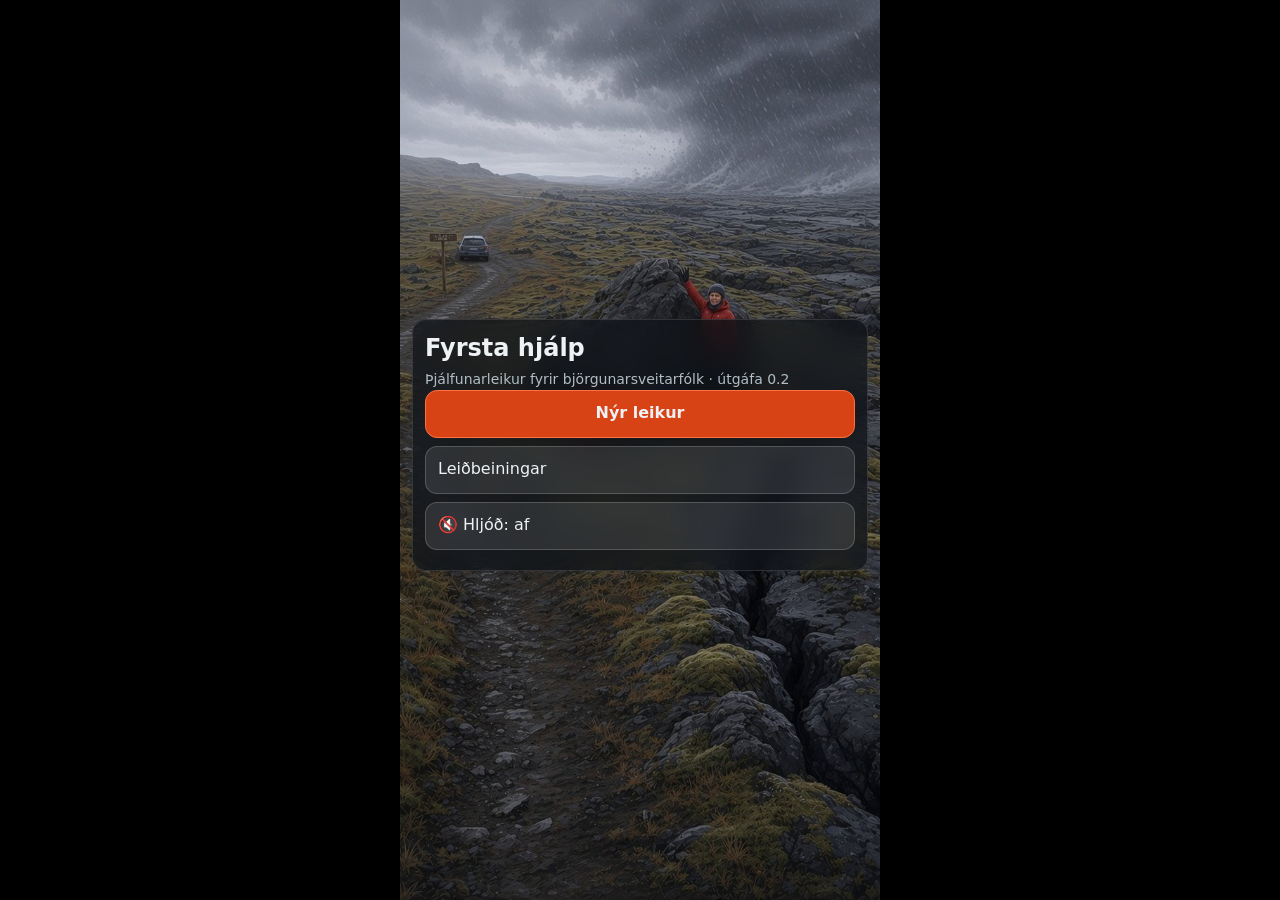
==== commit b14d80f8: "Útgáfa 0.2" ====
--- a/fyrsta-hjalp-leikur.html
+++ b/fyrsta-hjalp-leikur.html
@@ -8,9 +8,11 @@
 .pano{position:absolute;inset:0;overflow:hidden;touch-action:none;cursor:grab;z-index:0}
 .track{position:absolute;left:0;top:0;height:100%;will-change:transform}
 .track img{height:100%;width:auto;display:block;pointer-events:none;-webkit-user-drag:none}
-.hot{position:absolute;width:48px;height:48px;min-height:48px;margin:-24px 0 0 -24px;border-radius:50%;border:3px solid #fff;background:rgba(230,80,40,.85);color:#fff;font-weight:700;font-size:18px;padding:0;text-align:center;box-shadow:0 0 0 0 rgba(255,255,255,.7);animation:pulse 2s infinite}
-.hot.seen{background:rgba(40,150,90,.85);animation:none}
-@keyframes pulse{70%{box-shadow:0 0 0 14px rgba(255,255,255,0)}100%{box-shadow:0 0 0 0 rgba(255,255,255,0)}}
+.hot{position:absolute;width:48px;height:48px;min-height:48px;margin:-24px 0 0 -24px;border-radius:50%;border:0;background:transparent;color:#fff;font-weight:700;font-size:14px;padding:0;text-align:center}
+.hot span{display:block;width:30px;height:30px;margin:9px;border-radius:50%;border:2px solid #fff;background:rgba(230,80,40,.9);line-height:26px;box-shadow:0 0 0 0 rgba(255,255,255,.7);animation:pulse 2s infinite}
+.hot.seen span{background:rgba(40,150,90,.9);animation:none}
+.hot:active{background:transparent}
+@keyframes pulse{70%{box-shadow:0 0 0 10px rgba(255,255,255,0)}100%{box-shadow:0 0 0 0 rgba(255,255,255,0)}}
 .glass{background:rgba(14,18,24,.72);-webkit-backdrop-filter:blur(12px);backdrop-filter:blur(12px);border:1px solid rgba(255,255,255,.12)}
 .hud{position:absolute;z-index:3;left:8px;top:calc(env(safe-area-inset-top) + 8px);display:flex;gap:4px;flex-wrap:wrap;max-width:calc(100% - 16px);pointer-events:none}
 .hud span{border-radius:14px;padding:3px 9px;font-size:13px}
@@ -44,37 +46,84 @@
 .step{border-top:1px solid rgba(255,255,255,.1);padding:8px 0;font-size:14px}.step .r{color:#90a4ae;font-size:12px}
 table{width:100%;font-size:14px;border-collapse:collapse}td{padding:4px 0;border-top:1px solid rgba(255,255,255,.08)}td:last-child{text-align:right}
 .log p{margin:0 0 6px;font-size:14px}.log .good{color:#a5d6a7}.log .bad{color:#ef9a9a}.log .info{color:#ffcc80}
+/* ---- 0.2 ---- */
+.hud{max-width:calc(100% - 76px)}
+.pausebtn{position:absolute;z-index:3;right:8px;top:calc(env(safe-area-inset-top) + 6px);width:48px;height:48px;min-height:48px;margin:0;padding:0;border-radius:50%;text-align:center;font-size:20px;line-height:1}
+.pano.fit{cursor:default}
+.fitbg{position:absolute;inset:-30px;background:center/cover no-repeat;filter:blur(18px) brightness(.55);transform:scale(1.05)}
+.fitbg.cover{inset:0;filter:none;transform:none}
+.stage{position:absolute;left:0;top:0}
+.stage img{width:100%;height:100%;display:block;pointer-events:none;-webkit-user-drag:none;border-radius:6px}
+#ov{position:absolute;inset:0;z-index:5;pointer-events:none}
+.pop{position:absolute;pointer-events:auto;max-width:min(320px,calc(100% - 20px));width:max-content;padding:10px 13px 6px;font-size:15px;line-height:1.35;animation:popin .16s ease-out}
+.pop.card{background:#1b232c;border:2px solid rgba(255,255,255,.35);border-radius:12px;color:#eef2f5;box-shadow:0 6px 22px rgba(0,0,0,.5)}
+.pop.card.top{border-left:5px solid #64b5f6}
+.pop.bubble{background:#fffdf5;color:#15181b;border:3px solid #15181b;border-radius:22px;font-family:"Chalkboard SE","Comic Neue","Comic Sans MS",system-ui,sans-serif;box-shadow:4px 5px 0 rgba(0,0,0,.45)}
+.pop .tail{position:absolute;width:18px;height:18px;background:inherit;border:inherit;border-radius:0;transform:rotate(45deg)}
+.pop .tail.down{bottom:-11px;border-top:0;border-left:0}
+.pop .tail.up{top:-11px;border-bottom:0;border-right:0}
+.pop.bubble .tail.down{bottom:-12px}.pop.bubble .tail.up{top:-12px}
+.pop .who{font-weight:700;font-size:13px;opacity:.75;margin-bottom:2px}
+.pop .say{font-size:13px;font-style:italic;opacity:.7;margin-bottom:4px}
+.pop .reply{font-size:16px;font-weight:600}
+.pop .note{font-size:13px;opacity:.75;margin-top:5px}
+.pop .ln{margin:0 0 5px}.pop .ln.good{color:#a5d6a7}.pop .ln.bad{color:#ef9a9a}.pop .ln.info{color:#ffcc80}.pop .ln.h{font-weight:700}
+.pop .close-hint{font-size:11px;opacity:.55;text-align:right;margin-top:4px}
+@keyframes popin{from{opacity:0;transform:scale(.92)}to{opacity:1;transform:none}}
+.full.menu{display:flex;flex-direction:column;justify-content:center}
+.overlay{z-index:8;background:rgba(0,0,0,.55);display:flex;flex-direction:column;justify-content:center}
+.overlay .card{max-height:100%;overflow-y:auto}
+input[type=text]{font:inherit;font-size:18px;width:100%;min-height:52px;padding:10px 14px;margin:6px 0 10px;border-radius:12px;border:1px solid rgba(255,255,255,.3);background:rgba(255,255,255,.1);color:#fff;-webkit-user-select:text;user-select:text}
+input[type=text]::placeholder{color:#90a4ae}
+.full button{margin-bottom:8px}
+.pop.bubble .events{margin-top:6px;padding:6px 8px;border-radius:10px;background:#1b232c;color:#eef2f5;font-family:system-ui,sans-serif;font-size:13px}
 </style></head>
-<body><div id="app"></div><script>window.SCENARIOS=[{"id": "ofkaeling-hraun", "track": 1, "title": "Kaldur göngumaður á hrauni", "intro": "Október, síðdegis. Þú ert á leið eftir göngustíg yfir mosavaxið hraun þegar slydduél skellur á. Framundan liggur manneskja í hnipri á hrauninu við klett og önnur veifar til þín.", "source": "FH1 9 – Hitastjórnun (2024); FH1 2 – Þríhyrningakerfið", "images": {"wide": "[data-uri]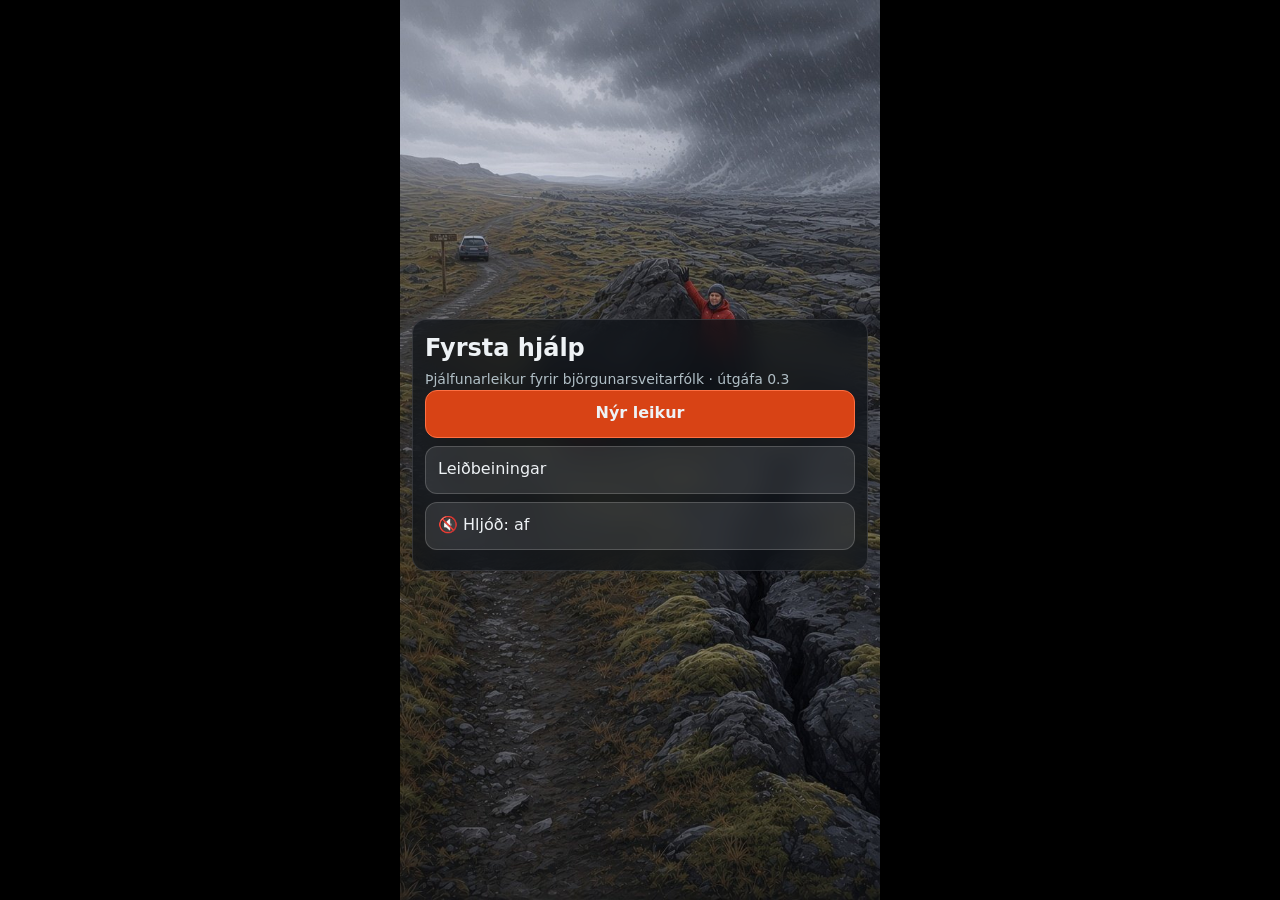
==== commit 03d79377: "Útgáfa 0.3" ====
--- a/fyrsta-hjalp-leikur.html
+++ b/fyrsta-hjalp-leikur.html
@@ -77,44 +77,84 @@
 input[type=text]::placeholder{color:#90a4ae}
 .full button{margin-bottom:8px}
 .pop.bubble .events{margin-top:6px;padding:6px 8px;border-radius:10px;background:#1b232c;color:#eef2f5;font-family:system-ui,sans-serif;font-size:13px}
+/* ---- 0.3 ---- */
+.mini{position:absolute;z-index:3;right:8px;top:62px;width:180px;height:51px;border-radius:8px;border:2px solid rgba(255,255,255,.75);overflow:hidden;box-shadow:0 2px 10px rgba(0,0,0,.55);touch-action:none;cursor:pointer;background:#000}
+.mini .mimg{position:absolute;inset:0;background:center/100% 100% no-repeat;opacity:.9}
+.mini b{position:absolute;width:13px;height:13px;margin:-6.5px 0 0 -6.5px;border-radius:50%;background:#e65028;border:1px solid #fff;color:#fff;font-size:8px;line-height:11px;text-align:center;font-weight:700;pointer-events:none}
+.mini b.seen{background:#28965a}
+.mini .mview{position:absolute;top:0;bottom:0;border:2px solid #ffd54f;border-radius:4px;background:rgba(255,213,79,.12);box-shadow:0 0 0 999px rgba(0,0,0,.28);pointer-events:none}
+.more{position:absolute;left:0;right:0;z-index:2;height:44px;display:flex;align-items:flex-end;justify-content:center;padding-bottom:calc(env(safe-area-inset-bottom) + 4px);font-size:12px;color:#ffe082;font-weight:600;background:linear-gradient(to bottom,rgba(14,18,24,0),rgba(14,18,24,.95) 70%);pointer-events:none;opacity:0;transition:opacity .2s}
+.more.on{opacity:1}
+.dbody{flex:none;padding-bottom:calc(env(safe-area-inset-bottom) + 40px)}
+.pop .tail.left{left:-11px;border-top:0;border-right:0}
+.pop .tail.right{right:-11px;border-bottom:0;border-left:0}
+.pop.bubble .tail.left{left:-12px}.pop.bubble .tail.right{right:-12px}
+.missing{border:2px solid #ffb74d}
+.missing h2{margin:0 0 6px;font-size:20px;color:#ffcc80}
+.missing.perfect{border-color:#81c784}.missing.perfect h2{color:#a5d6a7}
+.lost{border-top:1px solid rgba(255,255,255,.12);padding:8px 0;font-size:14px}
+.lost .lh{display:flex;justify-content:space-between;gap:8px;align-items:baseline}
+.lost .lp{flex:none;font-size:18px;font-weight:800;color:#ef9a9a}
+.lost .lw{color:#ef9a9a;margin-top:3px}.lost .lt{color:#a5d6a7;margin-top:3px}
+.mini{transition:opacity .15s}
+.popon .mini{opacity:0;pointer-events:none}
 </style></head>
-<body><div id="app"></div><script>window.SCENARIOS=[{"id": "ofkaeling-hraun", "track": 1, "title": "Kaldur göngumaður á hrauni", "intro": "Október, síðdegis. {nafn}, þú ert á leið eftir göngustíg yfir mosavaxið hraun þegar slydduél nálgast. Framundan liggur manneskja í hnipri á hrauninu við stóran klett og önnur veifar til þín.", "images": {"distance": "[data-uri]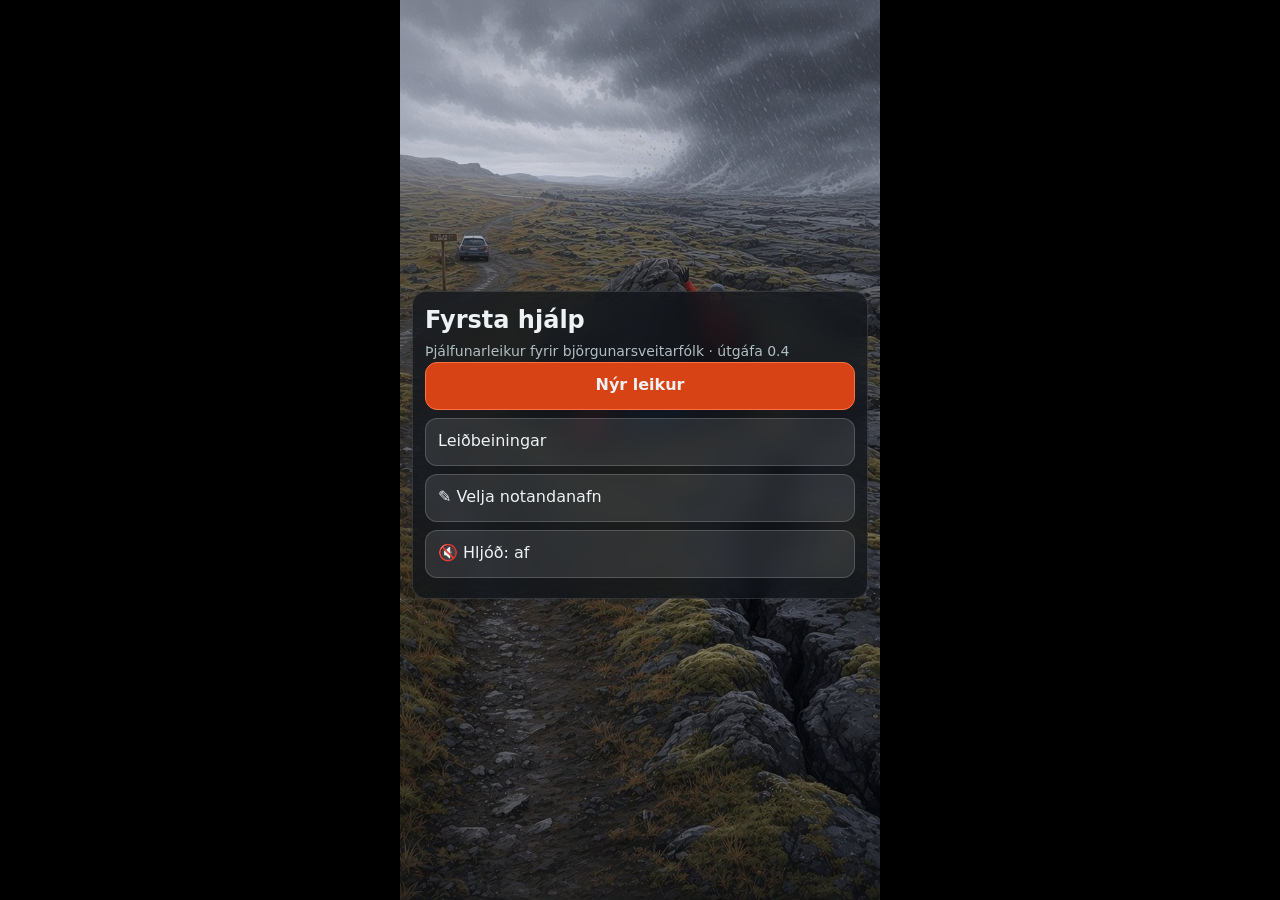
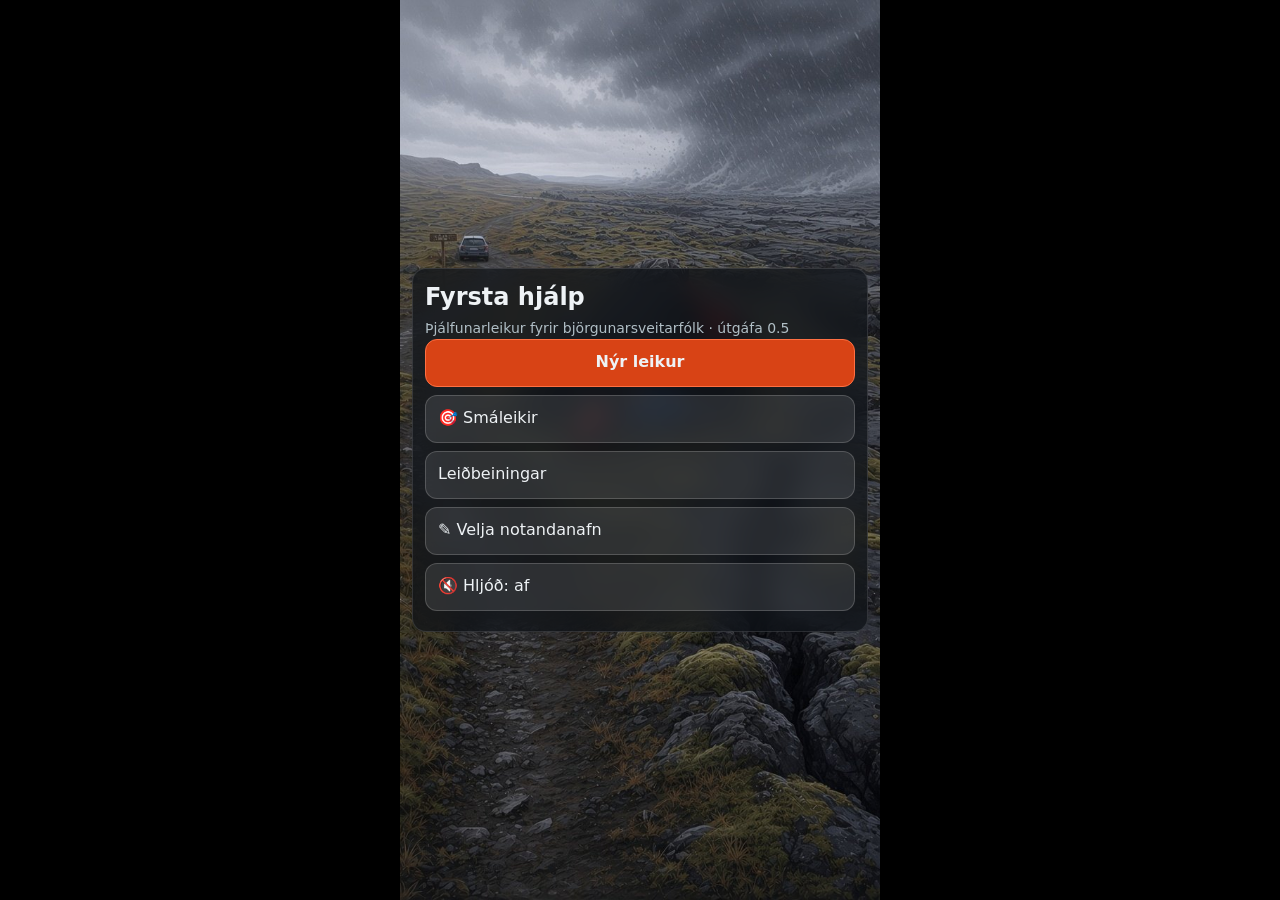
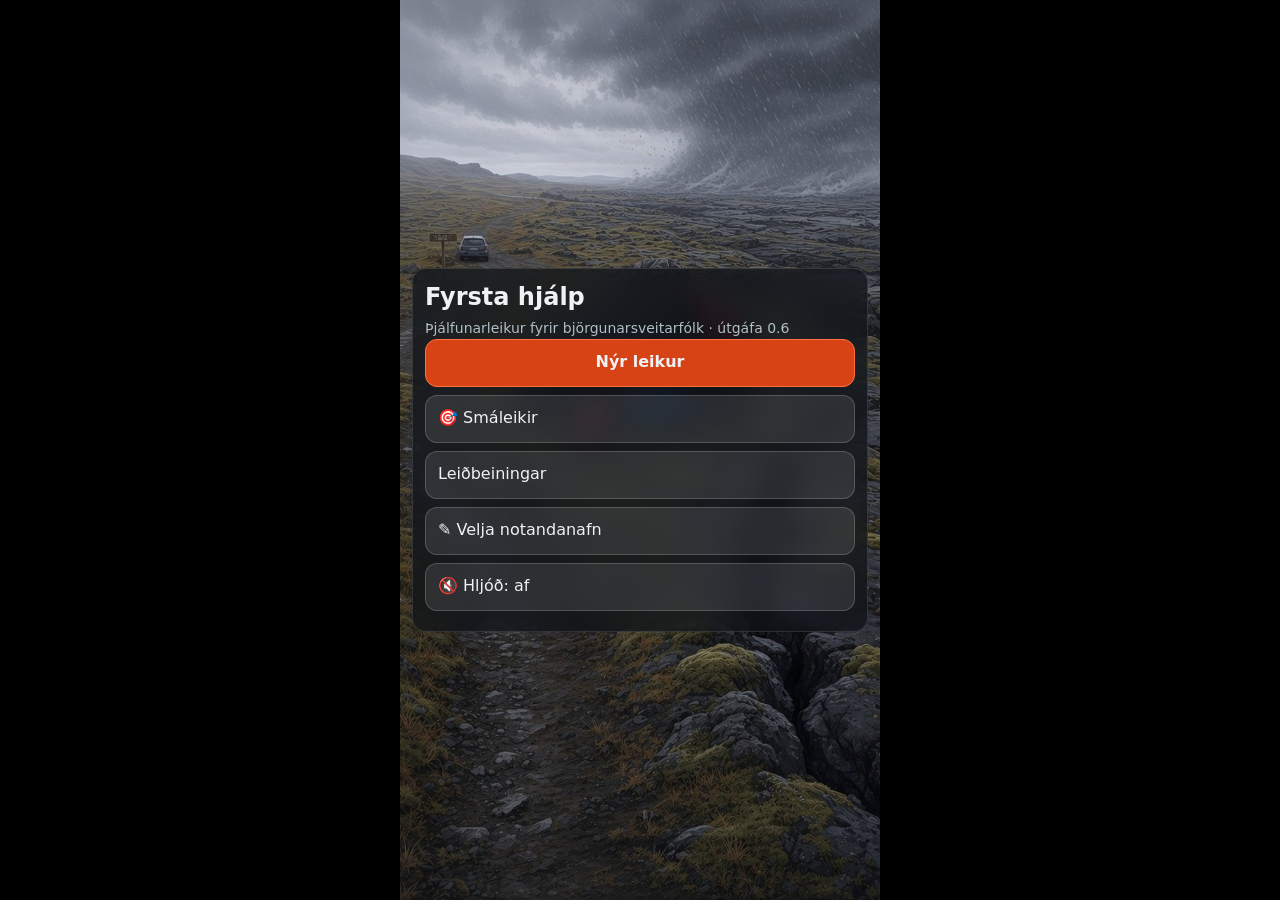
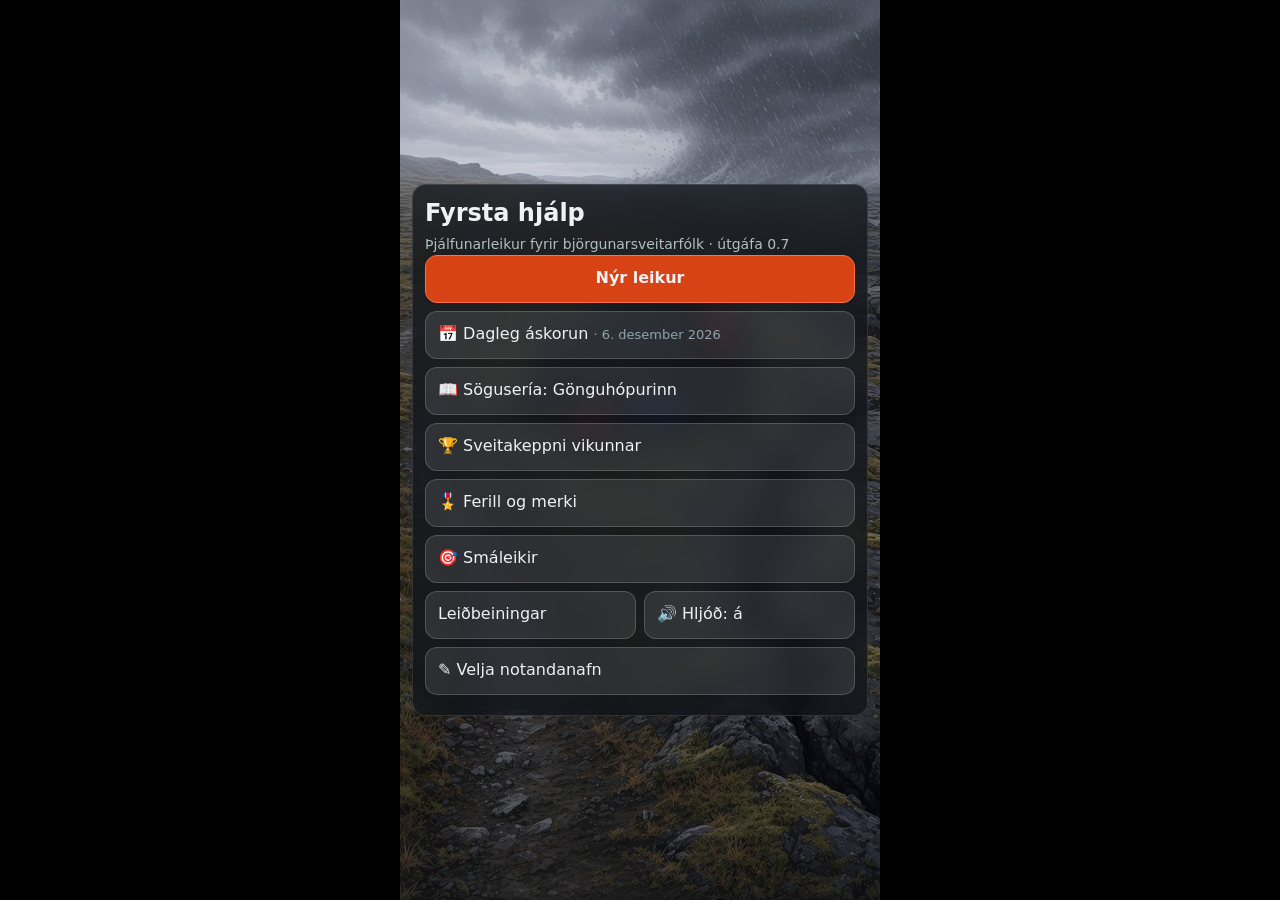
